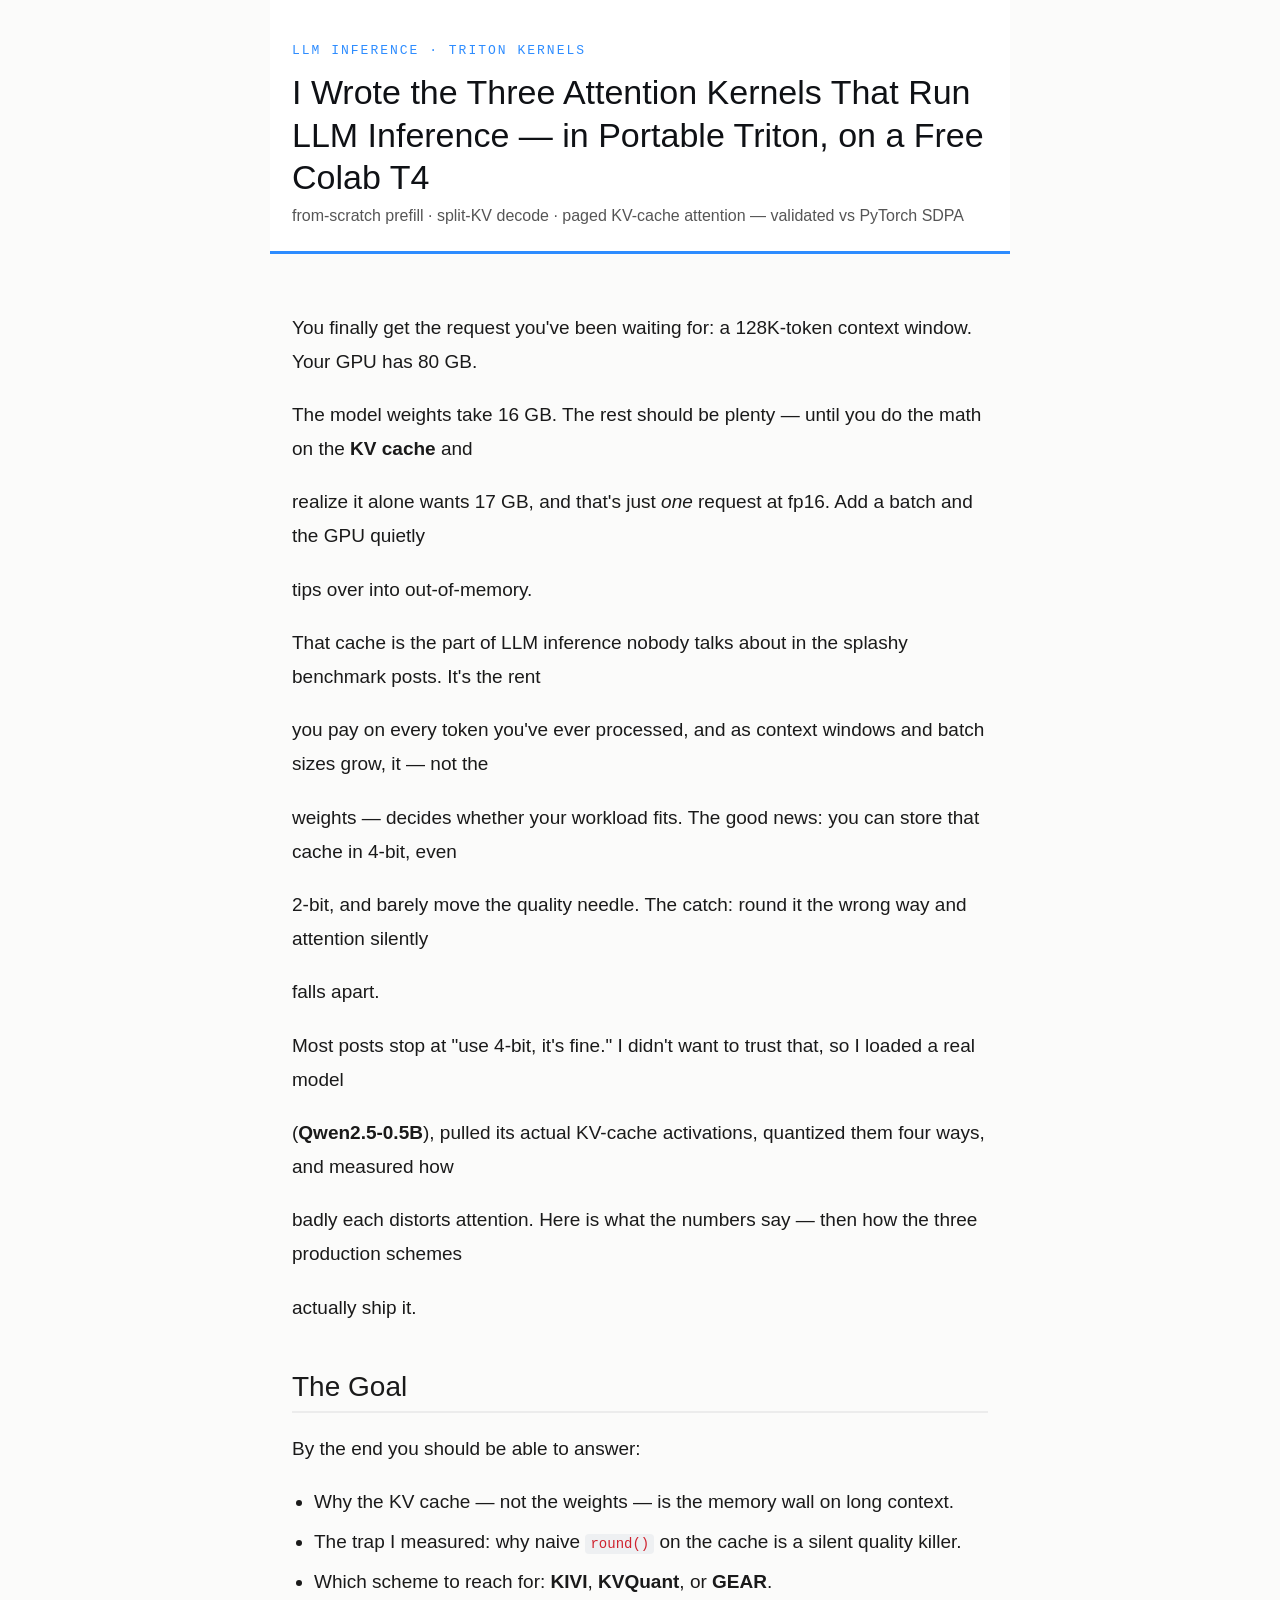
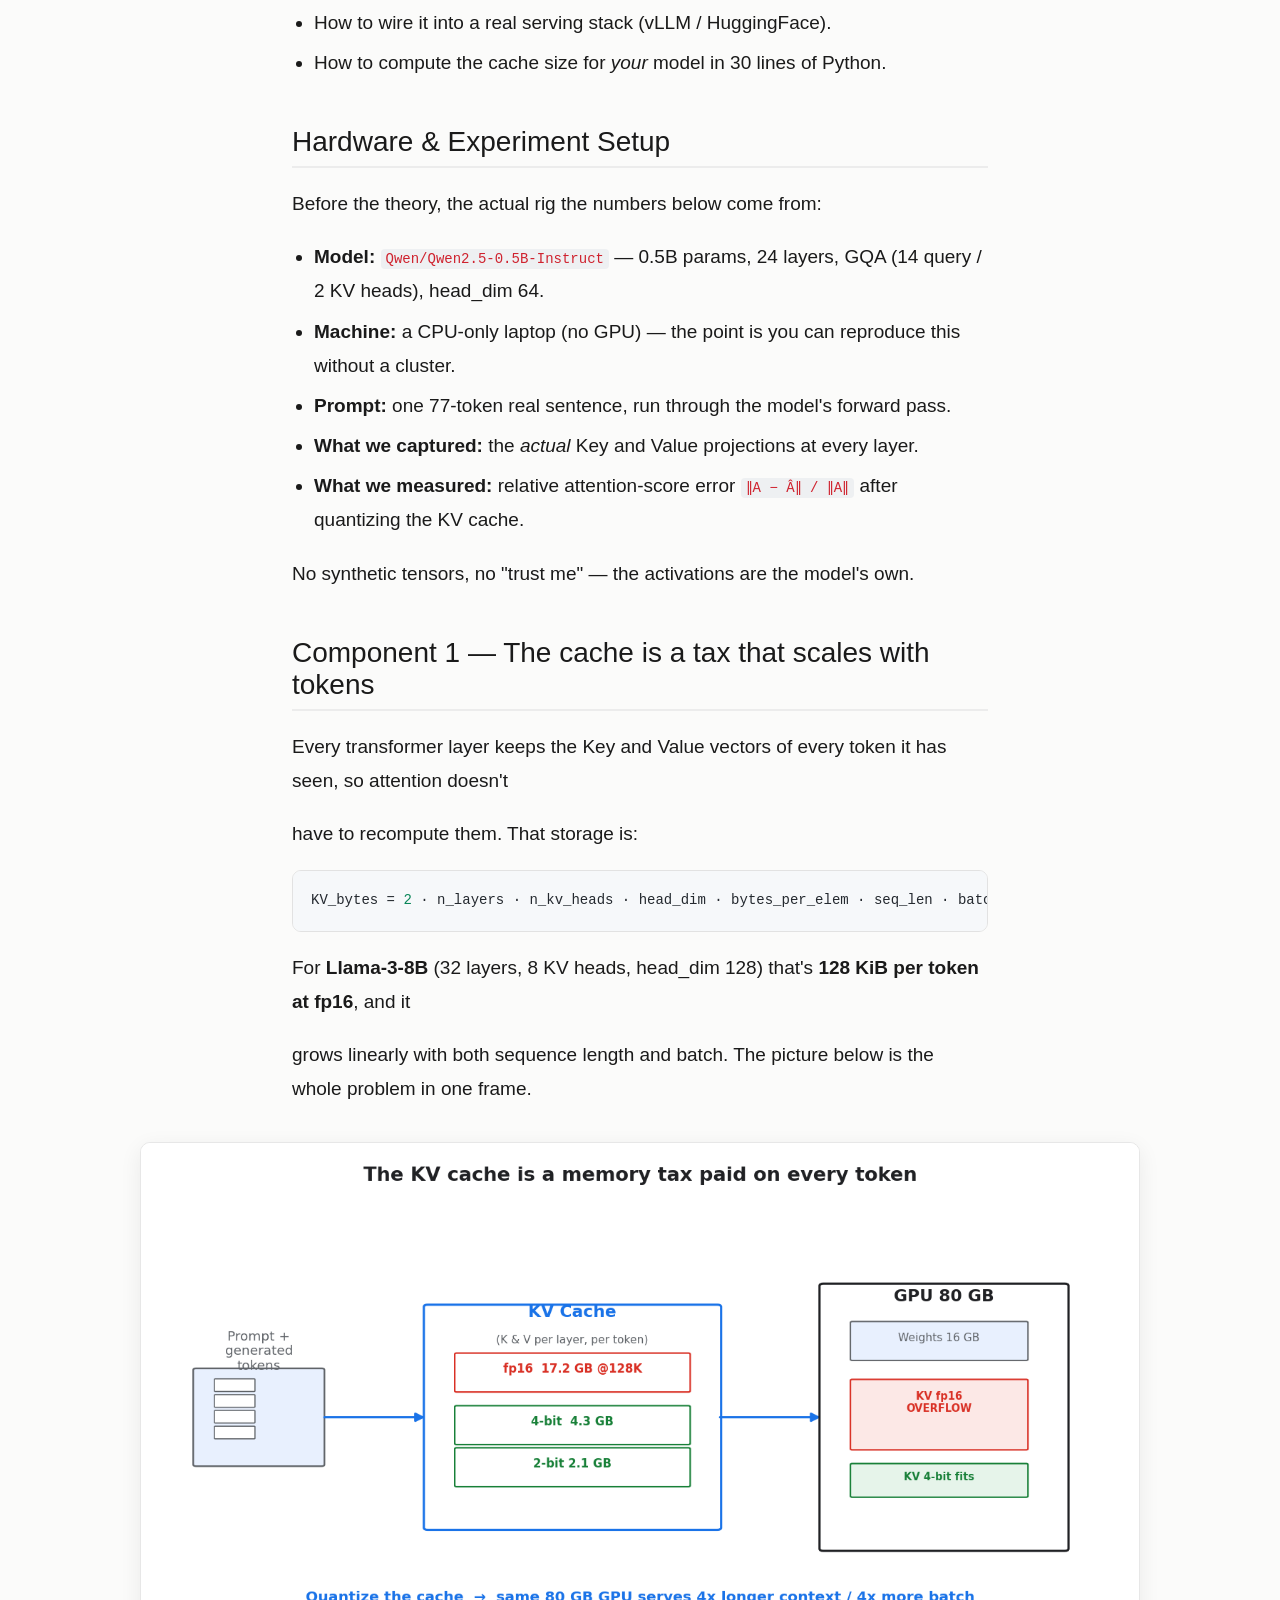
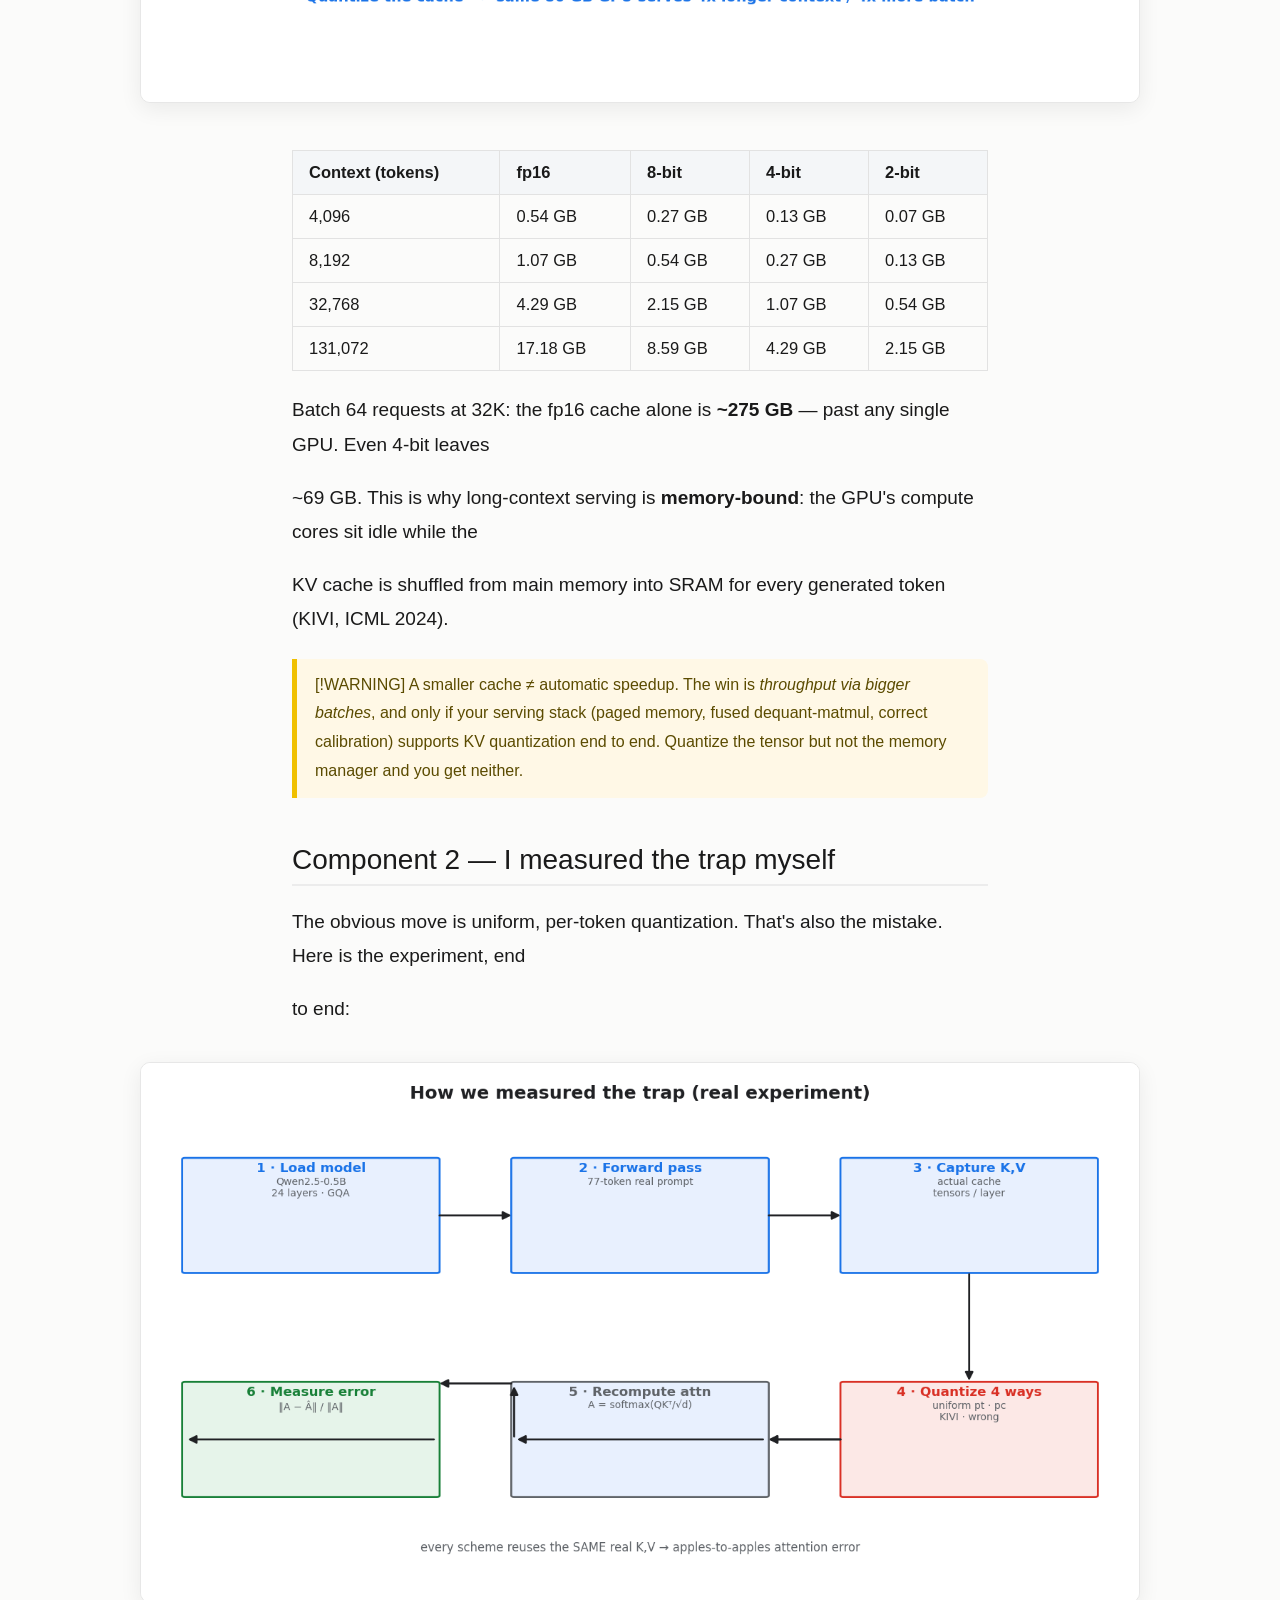
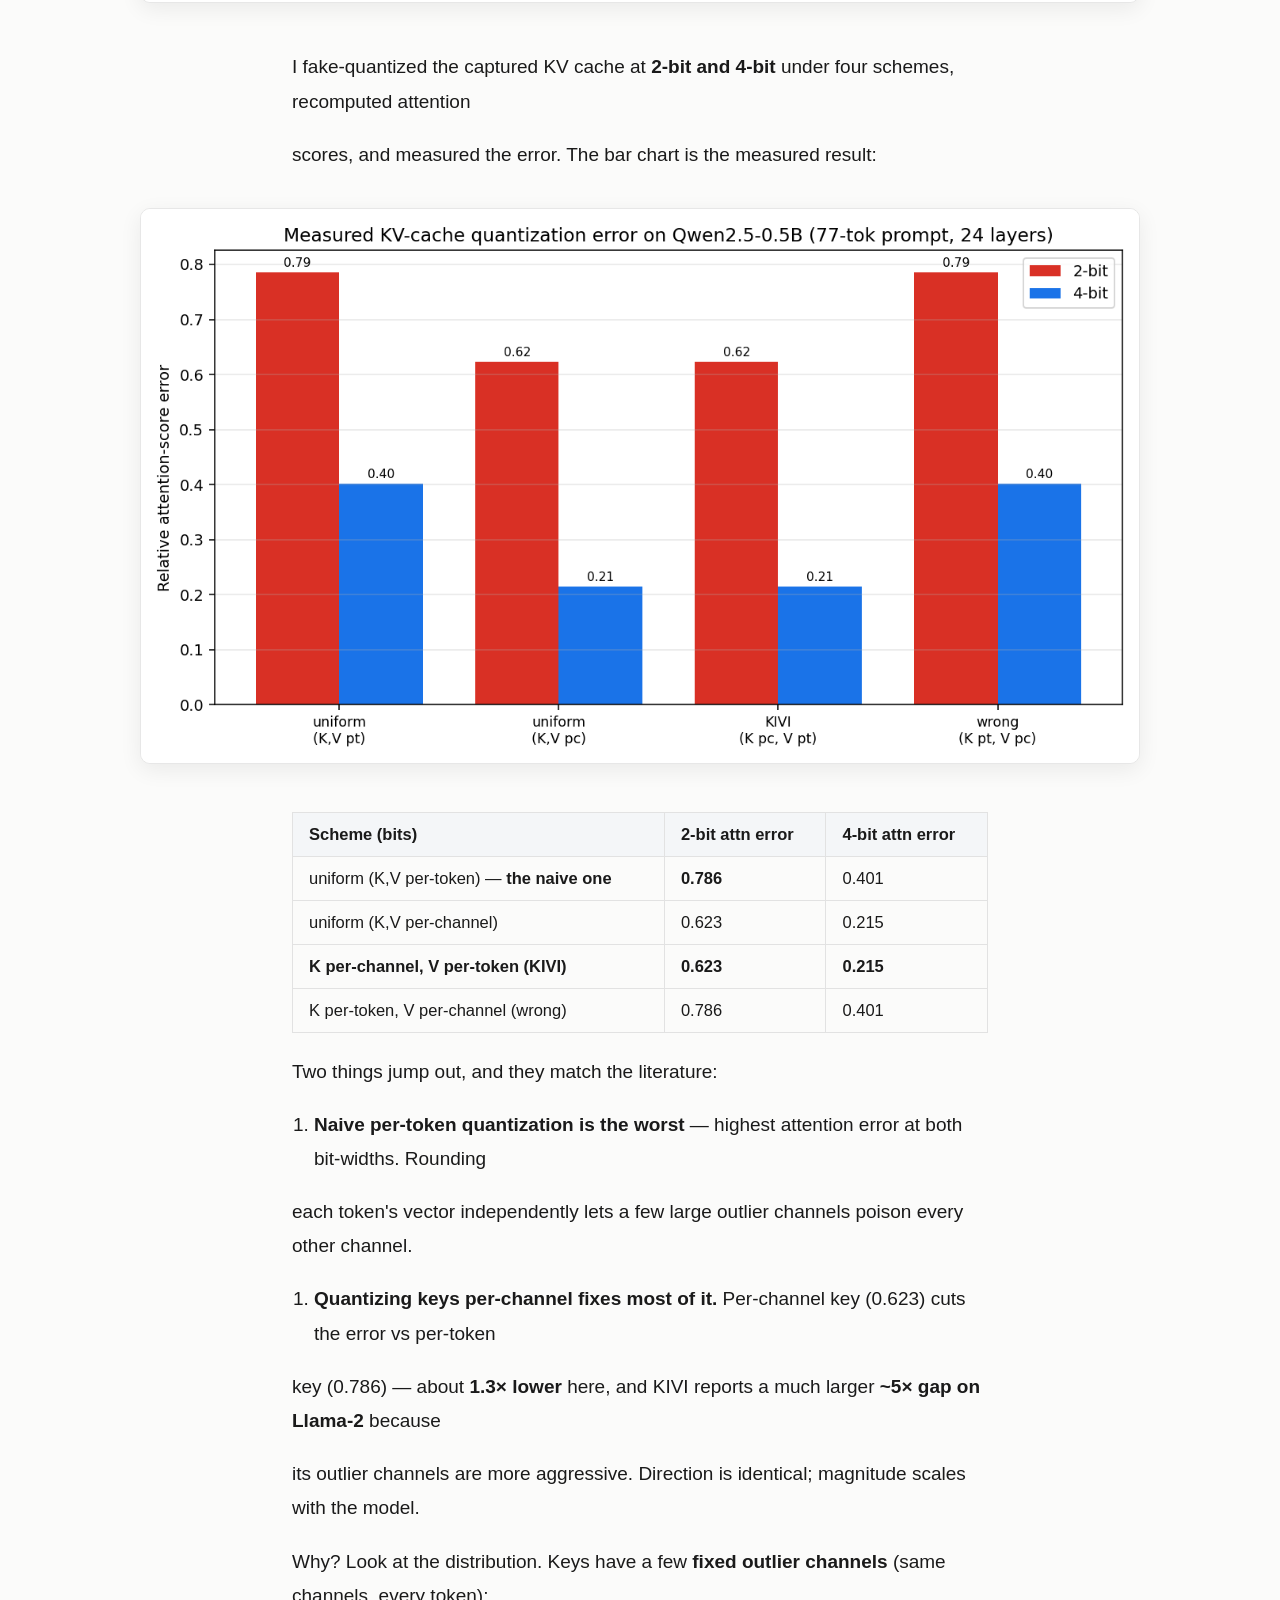
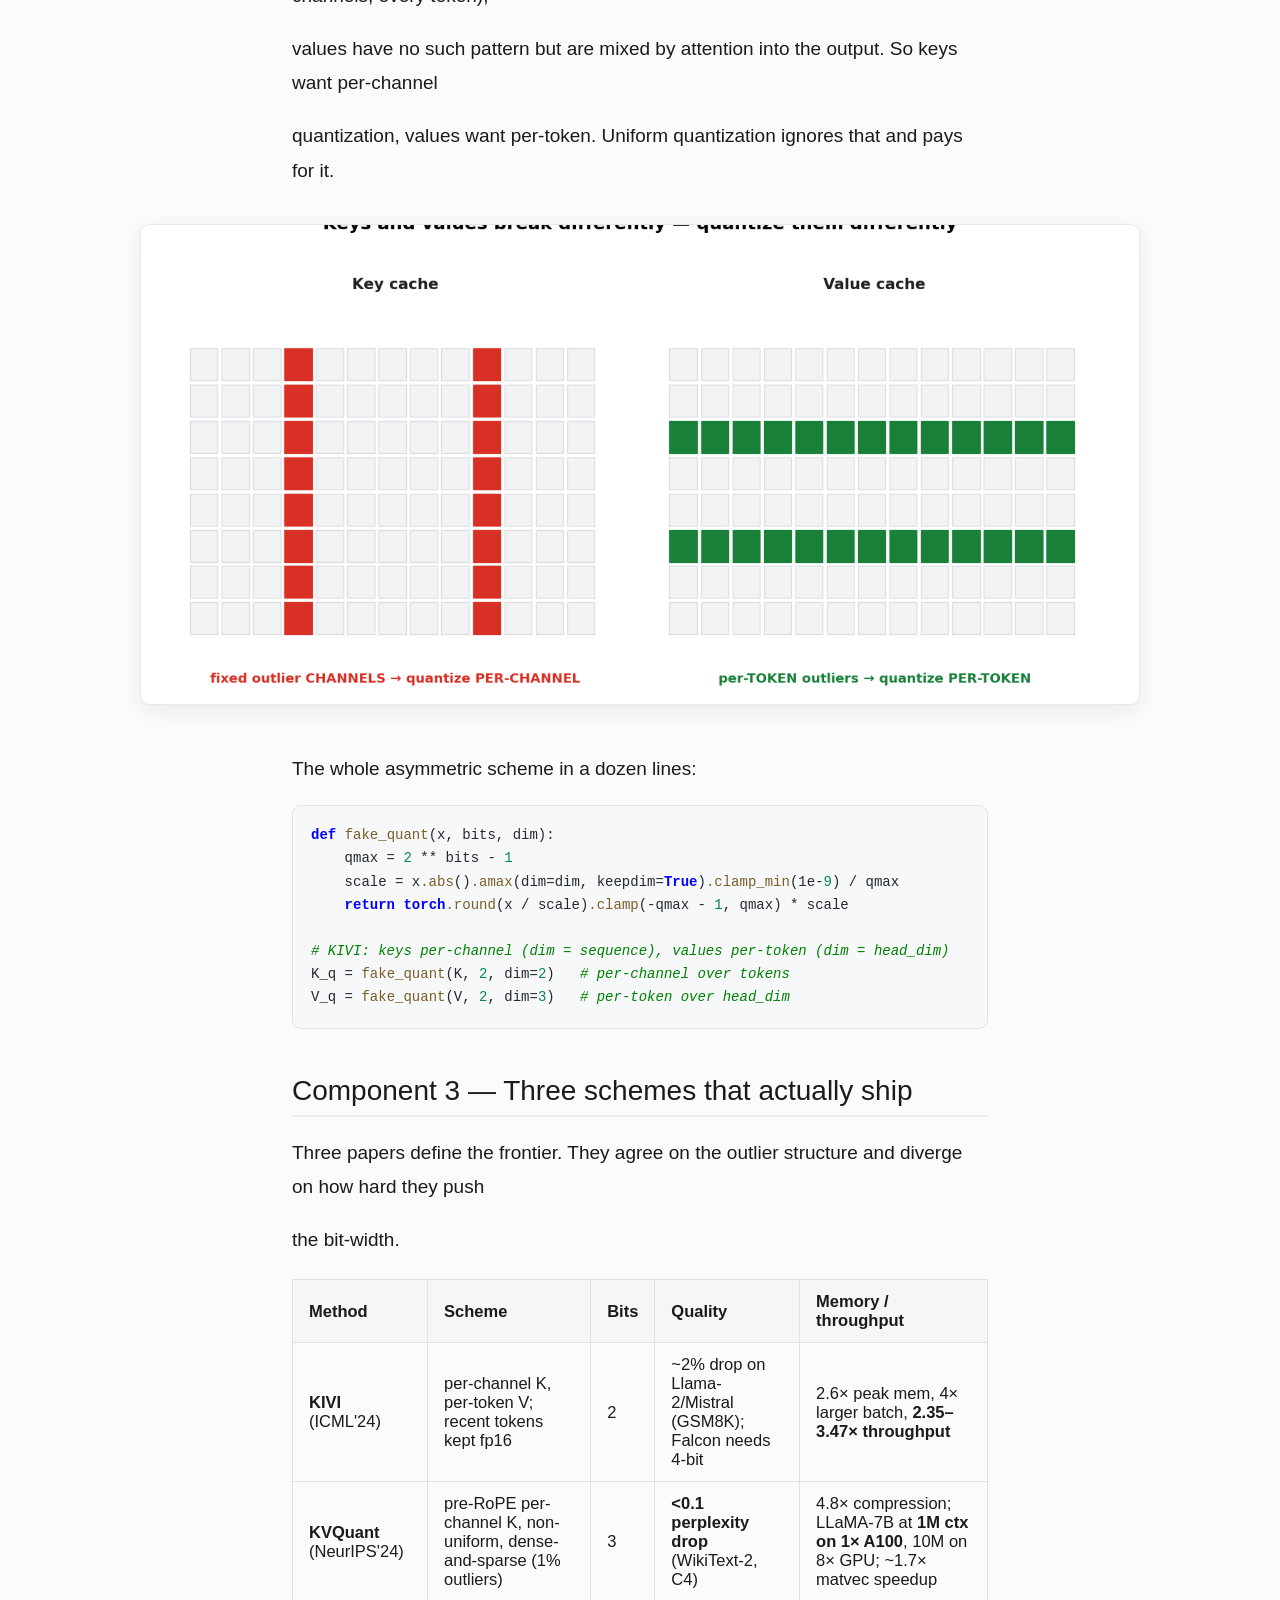
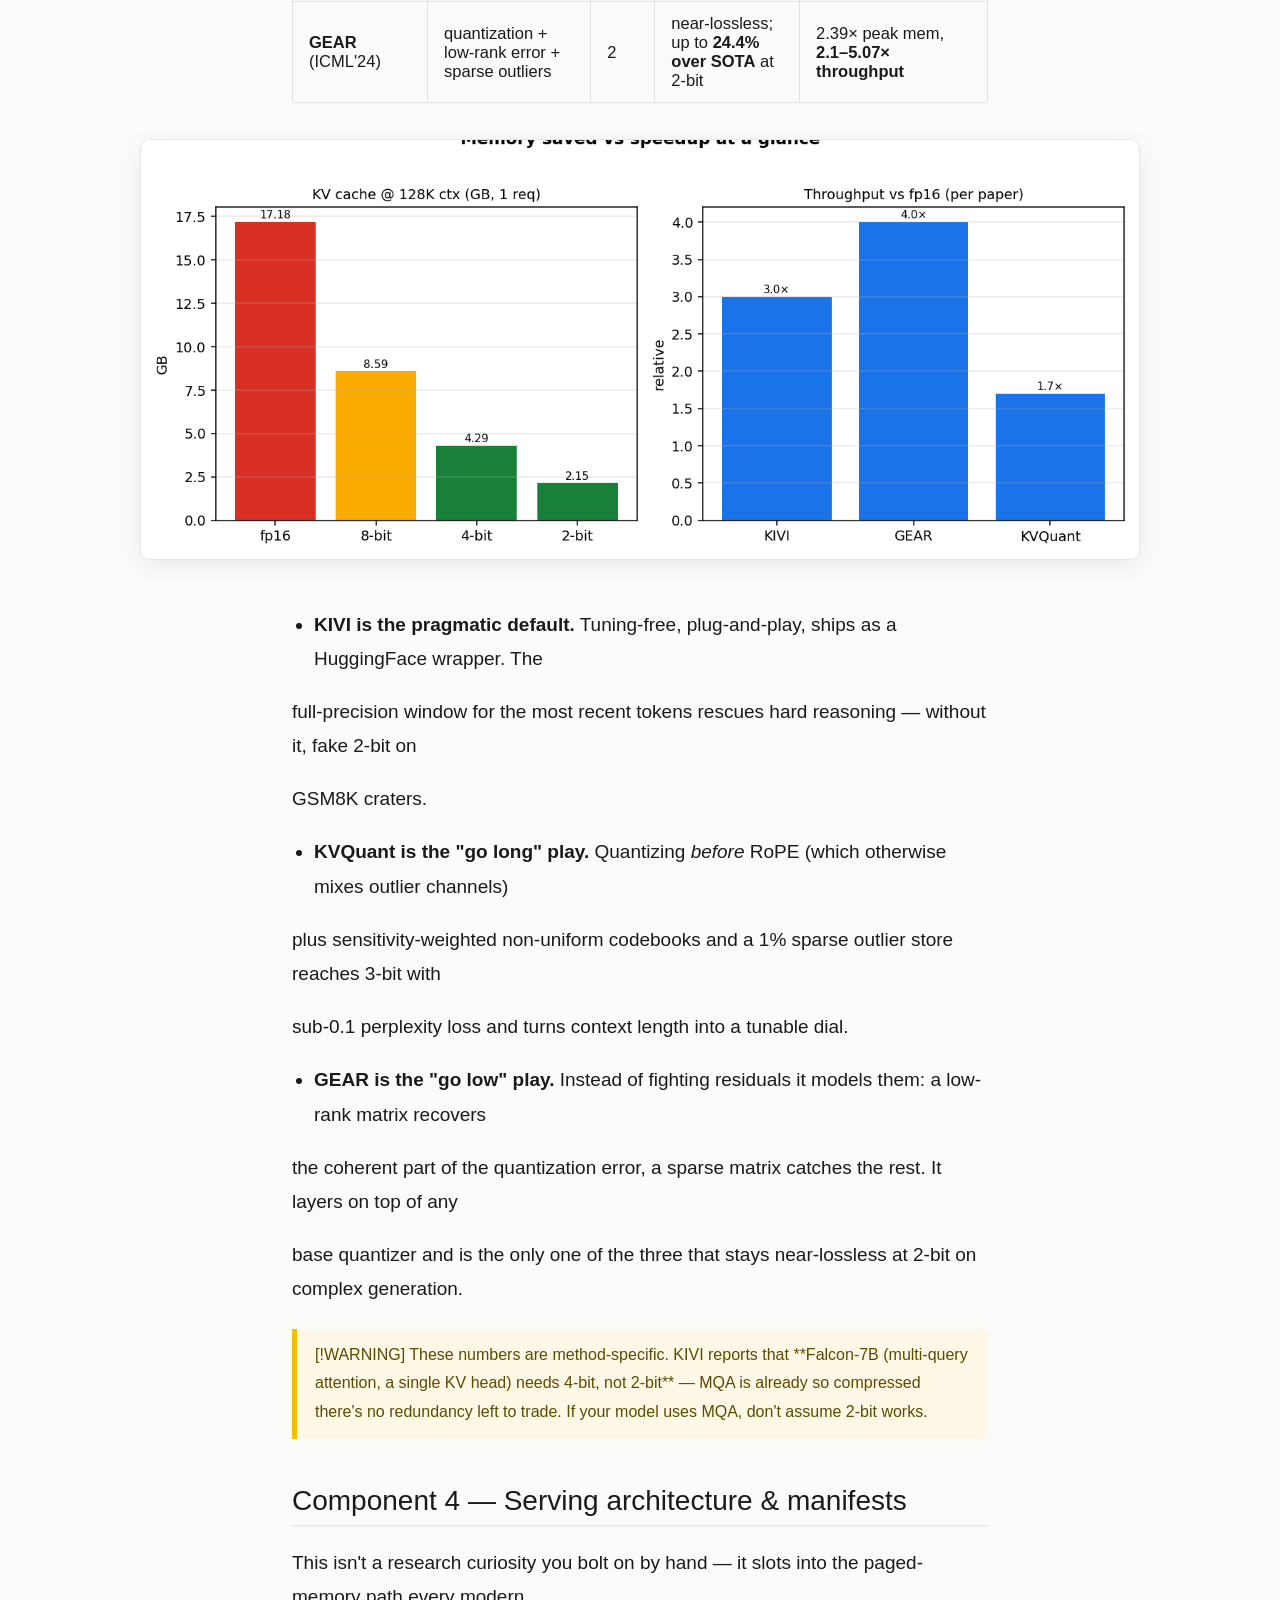
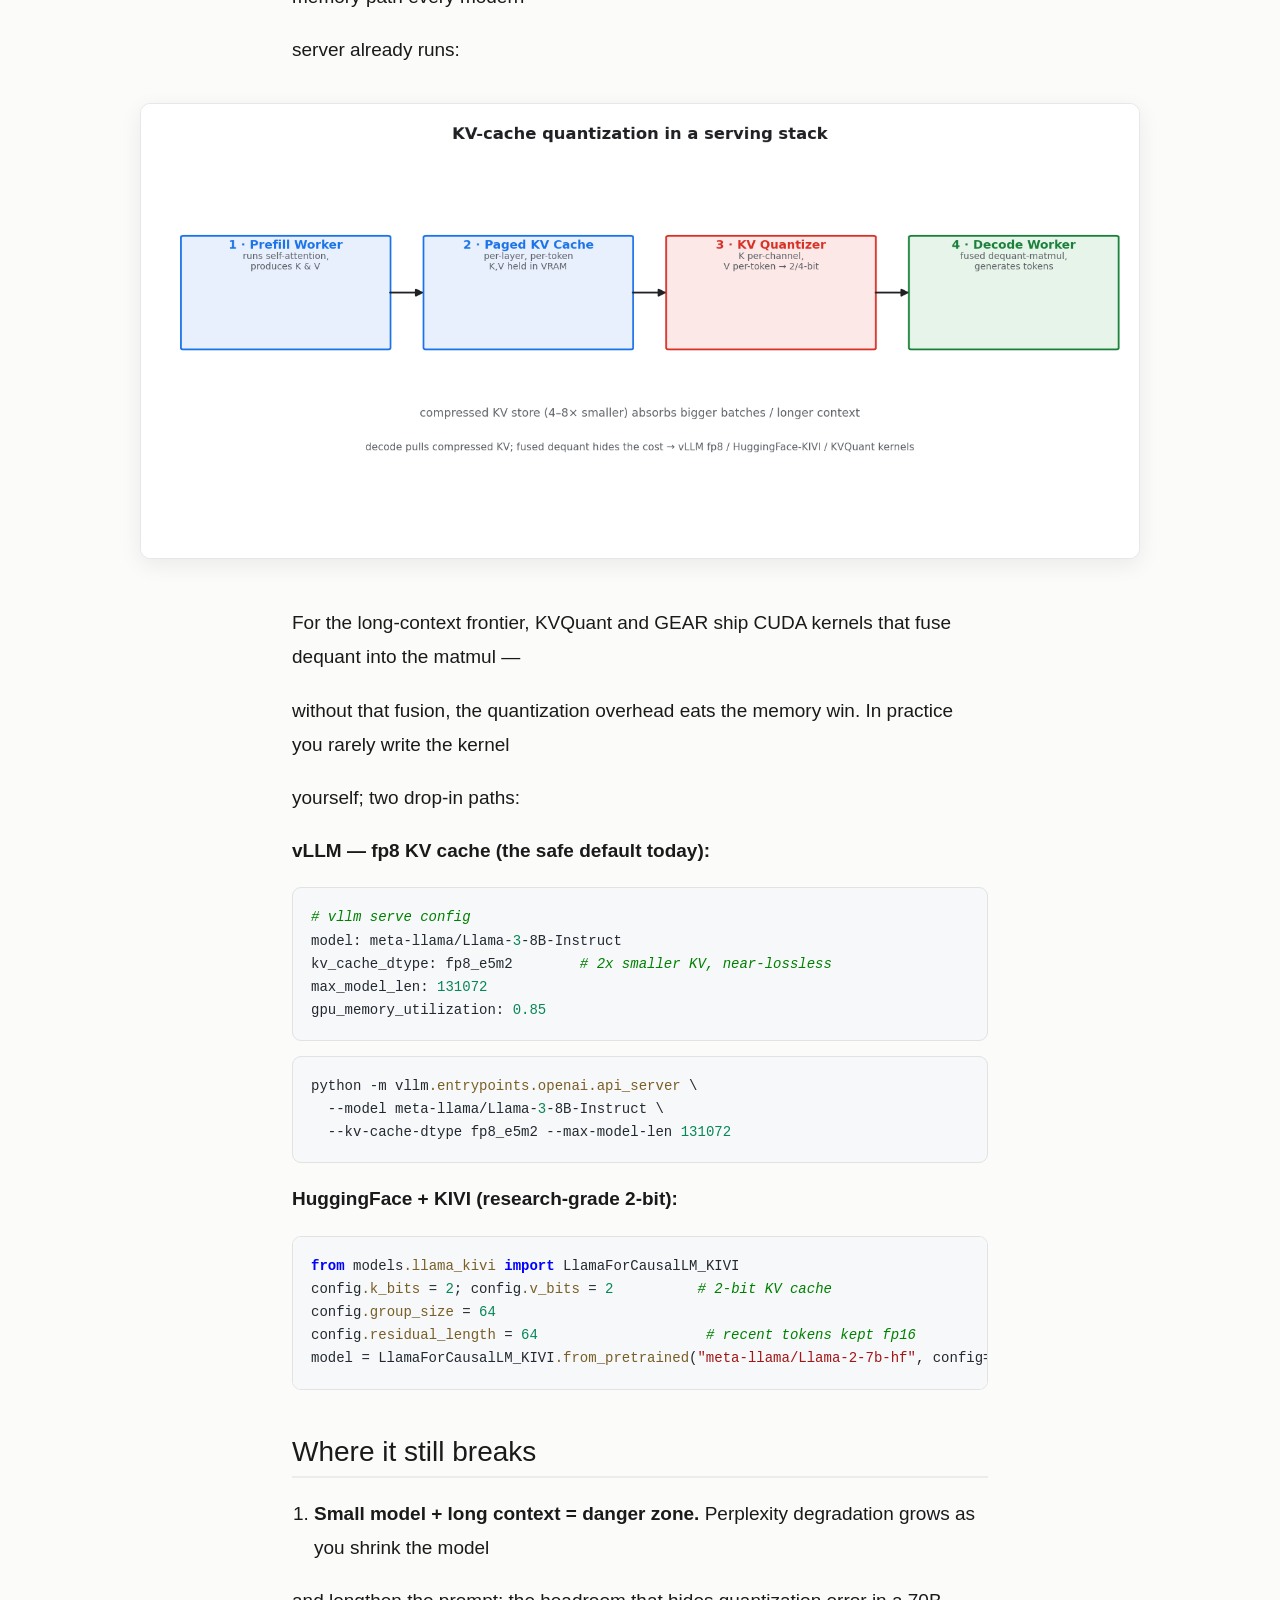
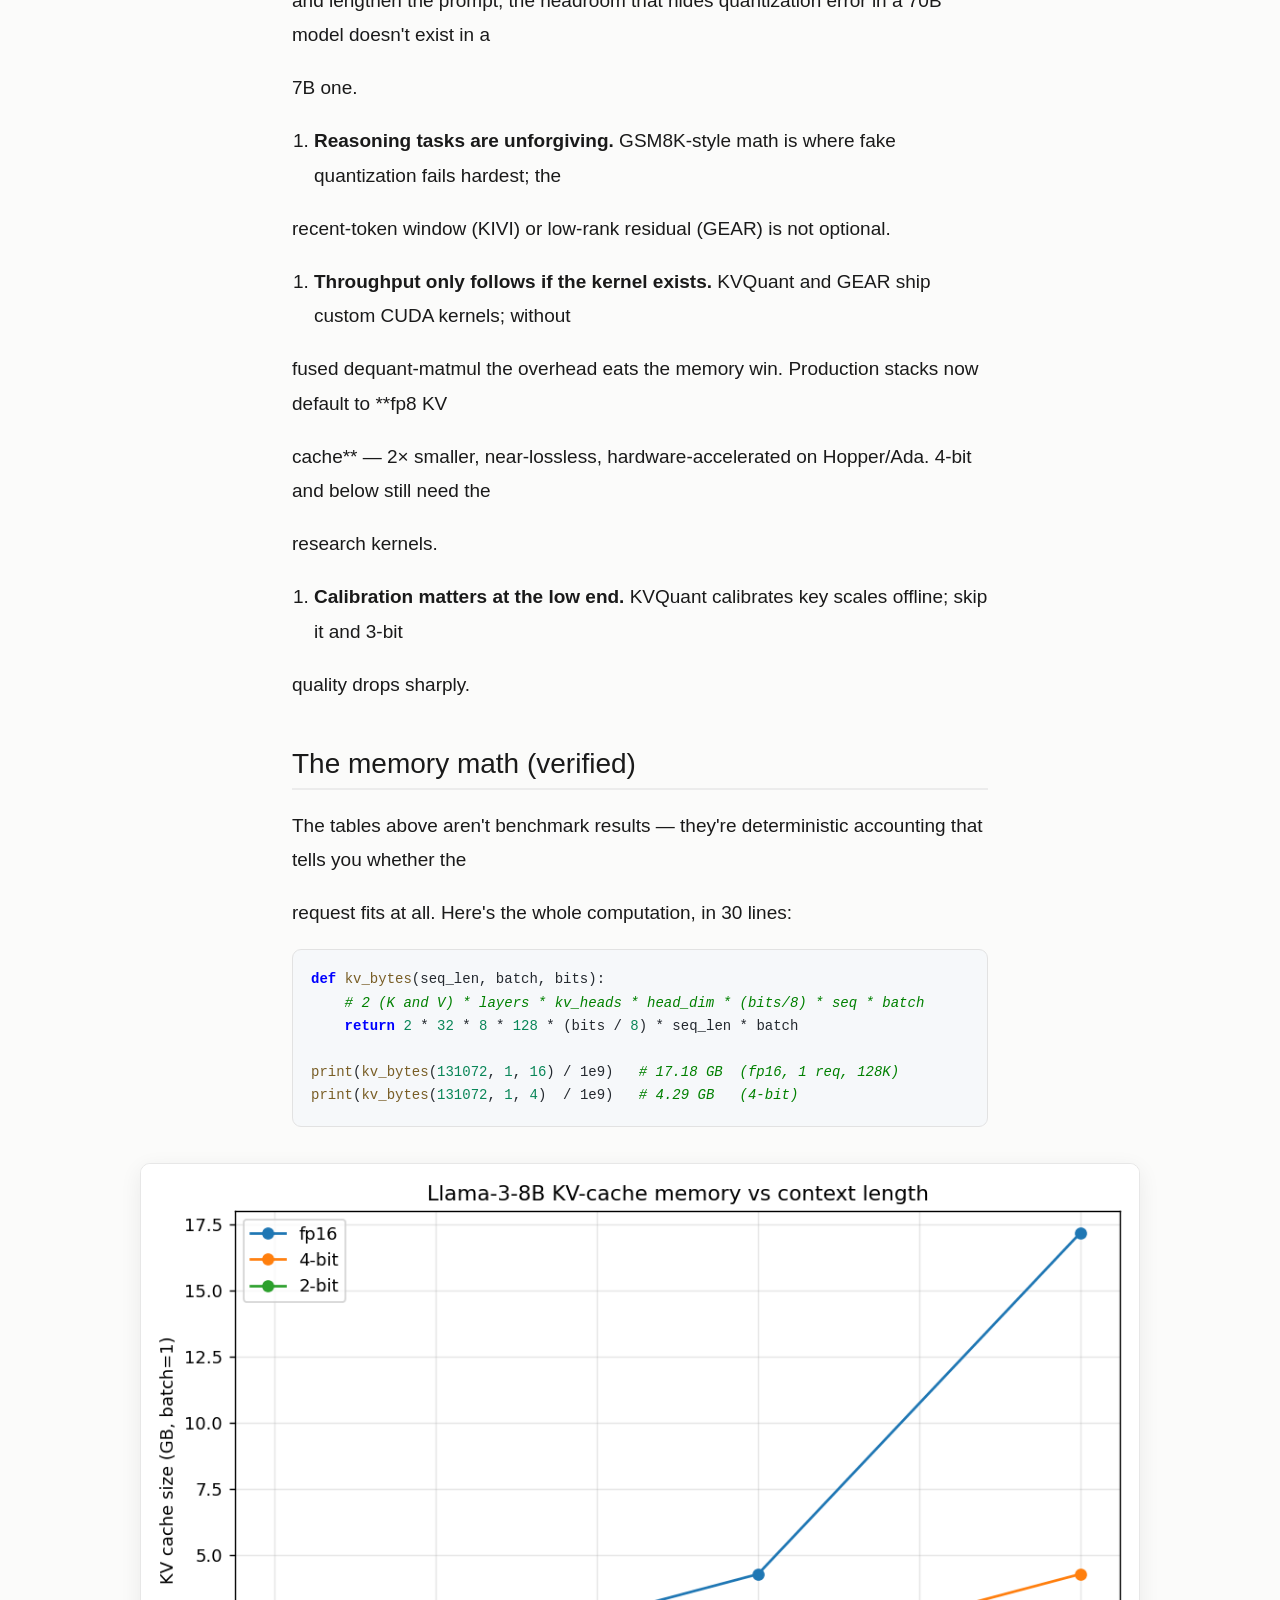
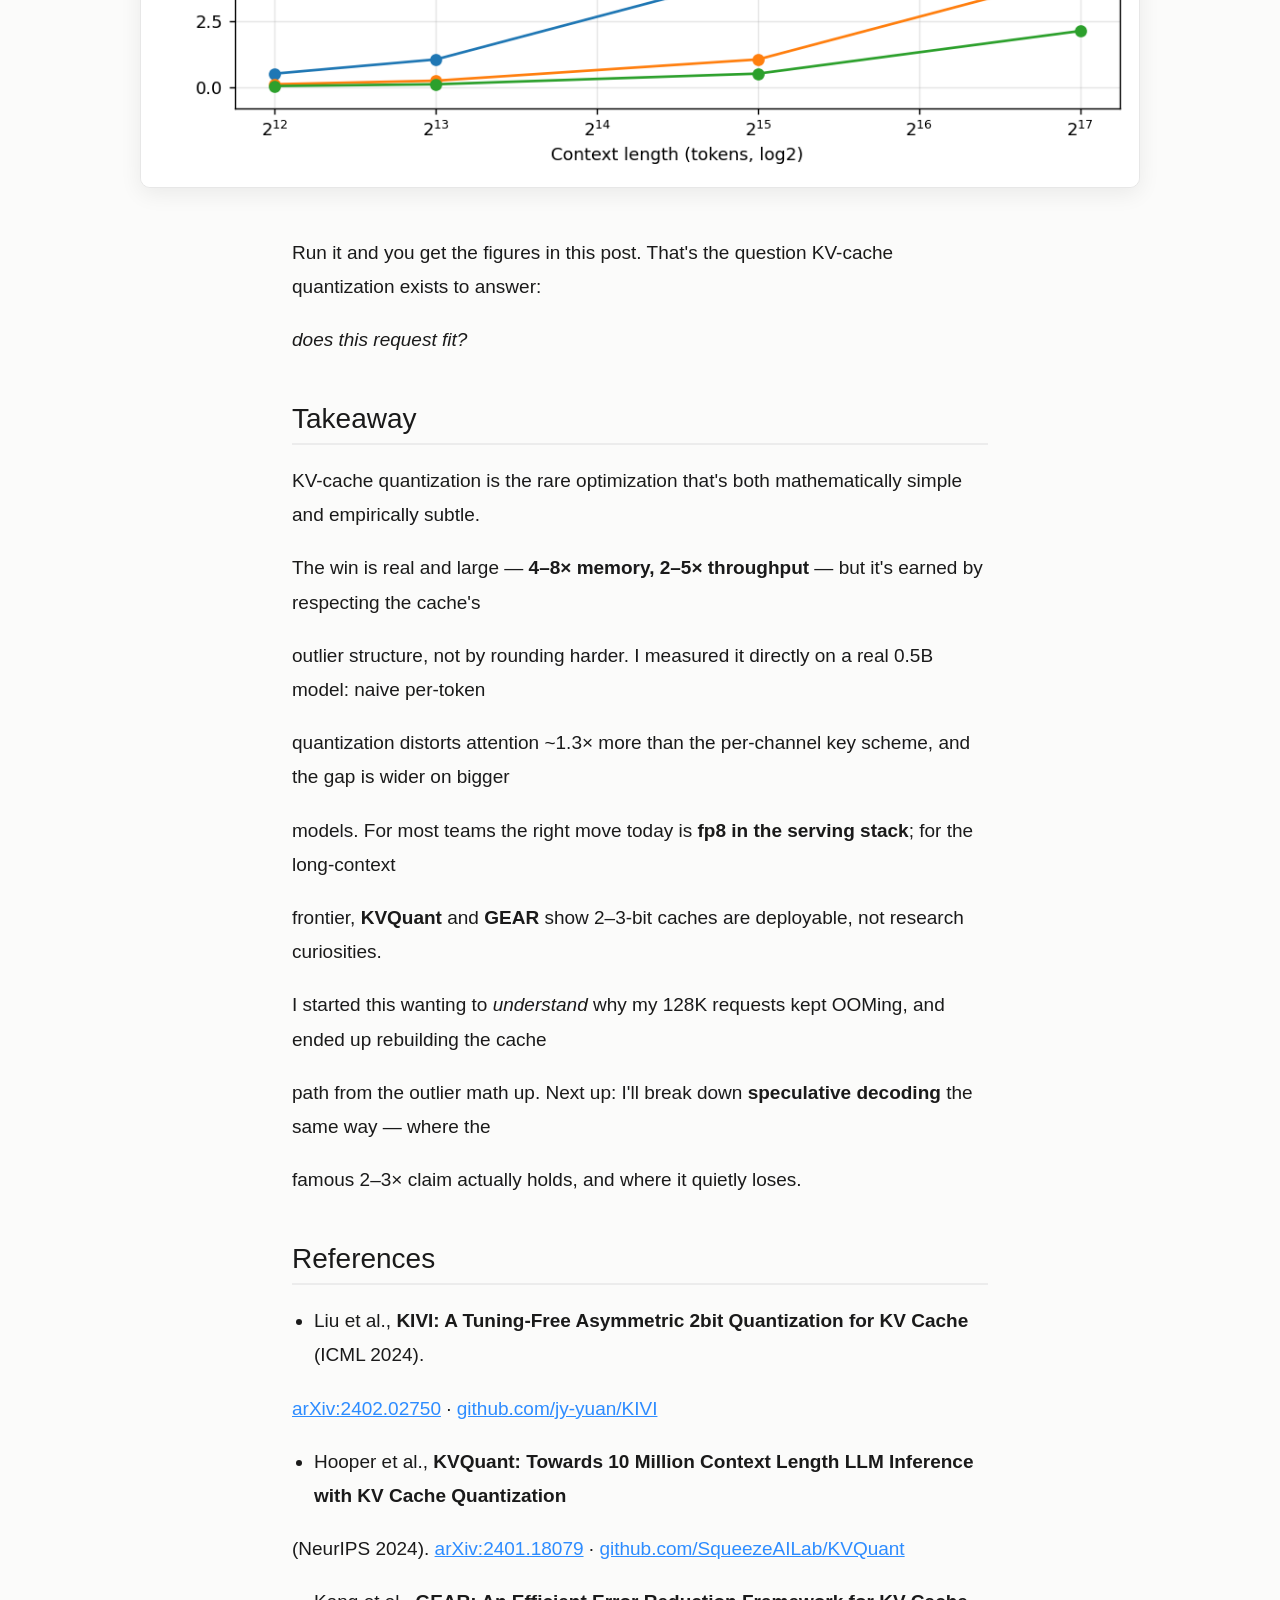
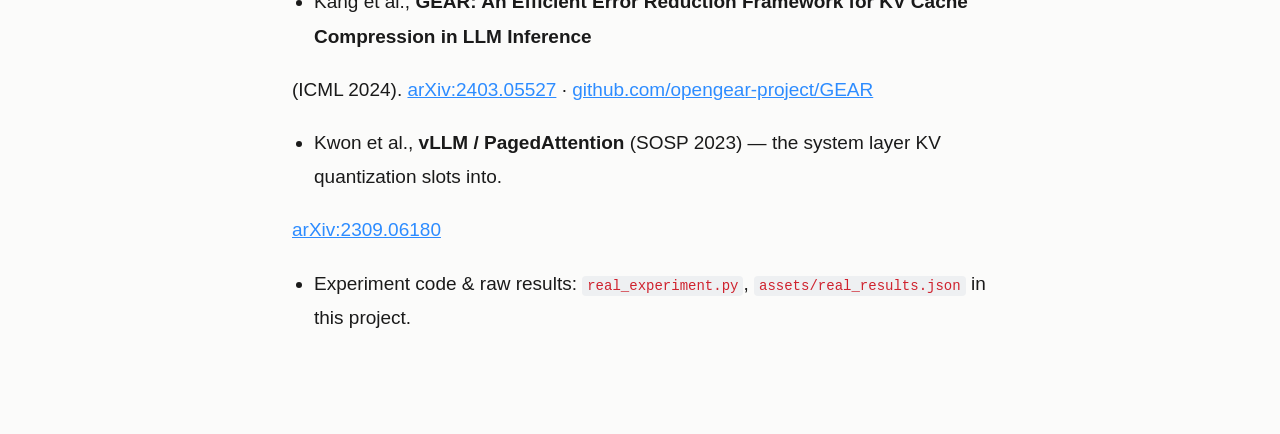
==== kv-cache-quant/index.html @ 69e2ded3 "Rebuild KV blog: experiment flow, serving arch, bench chart, manifests, personal close" ====
<!doctype html><html><head><meta charset=utf-8><style>
* { box-sizing:border-box; }
body { margin:0; background:#fbfbfa; color:#1a1a1a; font:19px/1.8 -apple-system,BlinkMacSystemFont,"Segoe UI",Roboto,Helvetica,Arial,sans-serif; }
.hero { background:#fff; color:#1a1a1a; padding:44px 22px 26px; text-align:left; border-bottom:3px solid #2D8CFF; max-width:740px; margin:0 auto; }
.hero .k { font:13px/1 'SF Mono',Menlo,monospace; color:#2D8CFF; letter-spacing:2px; text-transform:uppercase; }
.hero h1 { font:34px/1.25 -apple-system,Segoe UI,Roboto,sans-serif; max-width:740px; margin:14px 0 8px; color:#0f1115; }
.hero p { color:#555; font:16px -apple-system,sans-serif; margin:0; max-width:740px; }
.wrap { max-width:740px; margin:0 auto; padding:38px 22px 80px; }
h2 { font:28px -apple-system,Segoe UI,sans-serif; margin:46px 0 14px; padding-bottom:8px; border-bottom:2px solid #ececec; }
h3 { font:23px -apple-system,Segoe UI,sans-serif; margin:34px 0 10px; }
h1 { font:33px -apple-system,sans-serif; }
figure { width:min(1000px,94vw); margin:36px auto; position:relative; left:50%; transform:translateX(-50%); }
figure img { width:100%; border:1px solid #e7e7e7; border-radius:10px; box-shadow:0 6px 22px rgba(0,0,0,.07); background:#fff; }
figcaption { text-align:center; color:#777; font:13px -apple-system,sans-serif; margin-top:9px; }
pre { background:#f6f8fa; color:#24292f; padding:18px; border-radius:9px; overflow:auto; border:1px solid #e2e2e2; font:14.5px 'SF Mono',Menlo,monospace; line-height:1.6; }
pre .c { color:#008000; font-style:italic; }
pre .s { color:#a31515; }
pre .d { color:#af00db; }
pre .n { color:#098658; }
pre .k { color:#0000ff; font-weight:600; }
pre .fn { color:#795e26; }
pre .at { color:#795e26; }
code { background:#eef0f2; padding:2px 5px; border-radius:4px; font:14px 'SF Mono',Menlo,monospace; color:#cf222e; }
pre code { background:none; padding:0; color:#24292f; }
blockquote { background:#fff8e6; border-left:5px solid #f0c000; padding:12px 18px; margin:22px 0; color:#5b4b00; font-size:16px; border-radius:0 8px 8px 0; }
a { color:#2D8CFF; }
table { border-collapse:collapse; width:100%; margin:22px 0; font:16.5px -apple-system,sans-serif; }
th,td { border:1px solid #e2e2e2; padding:12px 16px; text-align:left; }
th { background:#f4f6f8; }
ul,ol { padding-left:22px; }
li { margin:6px 0; }
</style></head><body><div class="hero"><div class="k">LLM Inference · Triton Kernels</div><h1>I Wrote the Three Attention Kernels That Run LLM Inference — in Portable Triton, on a Free Colab T4</h1><p>from-scratch prefill · split-KV decode · paged KV-cache attention — validated vs PyTorch SDPA</p></div><div class="wrap"><p>You finally get the request you&#x27;ve been waiting for: a 128K-token context window. Your GPU has 80 GB.</p>
<p>The model weights take 16 GB. The rest should be plenty — until you do the math on the <strong>KV cache</strong> and</p>
<p>realize it alone wants 17 GB, and that&#x27;s just <em>one</em> request at fp16. Add a batch and the GPU quietly</p>
<p>tips over into out-of-memory.</p>
<p>That cache is the part of LLM inference nobody talks about in the splashy benchmark posts. It&#x27;s the rent</p>
<p>you pay on every token you&#x27;ve ever processed, and as context windows and batch sizes grow, it — not the</p>
<p>weights — decides whether your workload fits. The good news: you can store that cache in 4-bit, even</p>
<p>2-bit, and barely move the quality needle. The catch: round it the wrong way and attention silently</p>
<p>falls apart.</p>
<p>Most posts stop at &quot;use 4-bit, it&#x27;s fine.&quot; I didn&#x27;t want to trust that, so I loaded a real model</p>
<p>(<strong>Qwen2.5-0.5B</strong>), pulled its actual KV-cache activations, quantized them four ways, and measured how</p>
<p>badly each distorts attention. Here is what the numbers say — then how the three production schemes</p>
<p>actually ship it.</p>
<h2>The Goal</h2>
<p>By the end you should be able to answer:</p>
<ul>
<li>Why the KV cache — not the weights — is the memory wall on long context.</li>
<li>The trap I measured: why naive <code>round()</code> on the cache is a silent quality killer.</li>
<li>Which scheme to reach for: <strong>KIVI</strong>, <strong>KVQuant</strong>, or <strong>GEAR</strong>.</li>
<li>How to wire it into a real serving stack (vLLM / HuggingFace).</li>
<li>How to compute the cache size for <em>your</em> model in 30 lines of Python.</li>
</ul>
<h2>Hardware &amp; Experiment Setup</h2>
<p>Before the theory, the actual rig the numbers below come from:</p>
<ul>
<li><strong>Model:</strong> <code>Qwen/Qwen2.5-0.5B-Instruct</code> — 0.5B params, 24 layers, GQA (14 query / 2 KV heads), head_dim 64.</li>
<li><strong>Machine:</strong> a CPU-only laptop (no GPU) — the point is you can reproduce this without a cluster.</li>
<li><strong>Prompt:</strong> one 77-token real sentence, run through the model&#x27;s forward pass.</li>
<li><strong>What we captured:</strong> the <em>actual</em> Key and Value projections at every layer.</li>
<li><strong>What we measured:</strong> relative attention-score error <code>‖A − Â‖ / ‖A‖</code> after quantizing the KV cache.</li>
</ul>
<p>No synthetic tensors, no &quot;trust me&quot; — the activations are the model&#x27;s own.</p>
<h2>Component 1 — The cache is a tax that scales with tokens</h2>
<p>Every transformer layer keeps the Key and Value vectors of every token it has seen, so attention doesn&#x27;t</p>
<p>have to recompute them. That storage is:</p>
<pre><code>KV_bytes = <span class="n">2</span> · n_layers · n_kv_heads · head_dim · bytes_per_elem · seq_len · batch</code></pre>
<p>For <strong>Llama-3-8B</strong> (32 layers, 8 KV heads, head_dim 128) that&#x27;s <strong>128 KiB per token at fp16</strong>, and it</p>
<p>grows linearly with both sequence length and batch. The picture below is the whole problem in one frame.</p>
<figure><a href="assets/kv_flow.png" target="_blank"><img src="assets/kv_flow.png"></a></figure>
<table><thead><tr><th>Context (tokens)</th><th>fp16</th><th>8-bit</th><th>4-bit</th><th>2-bit</th></tr></thead><tbody><tr><td>4,096</td><td>0.54 GB</td><td>0.27 GB</td><td>0.13 GB</td><td>0.07 GB</td></tr><tr><td>8,192</td><td>1.07 GB</td><td>0.54 GB</td><td>0.27 GB</td><td>0.13 GB</td></tr><tr><td>32,768</td><td>4.29 GB</td><td>2.15 GB</td><td>1.07 GB</td><td>0.54 GB</td></tr><tr><td>131,072</td><td>17.18 GB</td><td>8.59 GB</td><td>4.29 GB</td><td>2.15 GB</td></tr></tbody></table>
<p>Batch 64 requests at 32K: the fp16 cache alone is <strong>~275 GB</strong> — past any single GPU. Even 4-bit leaves</p>
<p>~69 GB. This is why long-context serving is <strong>memory-bound</strong>: the GPU&#x27;s compute cores sit idle while the</p>
<p>KV cache is shuffled from main memory into SRAM for every generated token (KIVI, ICML 2024).</p>
<blockquote>[!WARNING] A smaller cache ≠ automatic speedup. The win is <em>throughput via bigger batches</em>, and only if your serving stack (paged memory, fused dequant-matmul, correct calibration) supports KV quantization end to end. Quantize the tensor but not the memory manager and you get neither.</blockquote>
<h2>Component 2 — I measured the trap myself</h2>
<p>The obvious move is uniform, per-token quantization. That&#x27;s also the mistake. Here is the experiment, end</p>
<p>to end:</p>
<figure><a href="assets/exp_flow.png" target="_blank"><img src="assets/exp_flow.png"></a></figure>
<p>I fake-quantized the captured KV cache at <strong>2-bit and 4-bit</strong> under four schemes, recomputed attention</p>
<p>scores, and measured the error. The bar chart is the measured result:</p>
<figure><a href="assets/real_attn_err.png" target="_blank"><img src="assets/real_attn_err.png"></a></figure>
<table><thead><tr><th>Scheme (bits)</th><th>2-bit attn error</th><th>4-bit attn error</th></tr></thead><tbody><tr><td>uniform (K,V per-token) — <strong>the naive one</strong></td><td><strong>0.786</strong></td><td>0.401</td></tr><tr><td>uniform (K,V per-channel)</td><td>0.623</td><td>0.215</td></tr><tr><td><strong>K per-channel, V per-token (KIVI)</strong></td><td><strong>0.623</strong></td><td><strong>0.215</strong></td></tr><tr><td>K per-token, V per-channel (wrong)</td><td>0.786</td><td>0.401</td></tr></tbody></table>
<p>Two things jump out, and they match the literature:</p>
<ol>
<li><strong>Naive per-token quantization is the worst</strong> — highest attention error at both bit-widths. Rounding</li>
</ol>
<p>   each token&#x27;s vector independently lets a few large outlier channels poison every other channel.</p>
<ol>
<li><strong>Quantizing keys per-channel fixes most of it.</strong> Per-channel key (0.623) cuts the error vs per-token</li>
</ol>
<p>   key (0.786) — about <strong>1.3× lower</strong> here, and KIVI reports a much larger <strong>~5× gap on Llama-2</strong> because</p>
<p>   its outlier channels are more aggressive. Direction is identical; magnitude scales with the model.</p>
<p>Why? Look at the distribution. Keys have a few <strong>fixed outlier channels</strong> (same channels, every token);</p>
<p>values have no such pattern but are mixed by attention into the output. So keys want per-channel</p>
<p>quantization, values want per-token. Uniform quantization ignores that and pays for it.</p>
<figure><a href="assets/kv_asym.png" target="_blank"><img src="assets/kv_asym.png"></a></figure>
<p>The whole asymmetric scheme in a dozen lines:</p>
<pre><code><span class="k">def</span> <span class="fn">fake_quant</span>(x, bits, dim):
    qmax = <span class="n">2</span> ** bits - <span class="n">1</span>
    scale = x<span class="at">.abs</span>()<span class="at">.amax</span>(dim=dim, keepdim=<span class="k">True</span>)<span class="at">.clamp_min</span>(1e-<span class="n">9</span>) / qmax
    <span class="k">return</span> <span class="k">torch</span><span class="at">.round</span>(x / scale)<span class="at">.clamp</span>(-qmax - <span class="n">1</span>, qmax) * scale

<span class="c"># KIVI: keys per-channel (dim = sequence), values per-token (dim = head_dim)</span>
K_q = <span class="fn">fake_quant</span>(K, <span class="n">2</span>, dim=<span class="n">2</span>)   <span class="c"># per-channel over tokens</span>
V_q = <span class="fn">fake_quant</span>(V, <span class="n">2</span>, dim=<span class="n">3</span>)   <span class="c"># per-token over head_dim</span></code></pre>
<h2>Component 3 — Three schemes that actually ship</h2>
<p>Three papers define the frontier. They agree on the outlier structure and diverge on how hard they push</p>
<p>the bit-width.</p>
<table><thead><tr><th>Method</th><th>Scheme</th><th>Bits</th><th>Quality</th><th>Memory / throughput</th></tr></thead><tbody><tr><td><strong>KIVI</strong> (ICML&#x27;24)</td><td>per-channel K, per-token V; recent tokens kept fp16</td><td>2</td><td>~2% drop on Llama-2/Mistral (GSM8K); Falcon needs 4-bit</td><td>2.6× peak mem, 4× larger batch, <strong>2.35–3.47× throughput</strong></td></tr><tr><td><strong>KVQuant</strong> (NeurIPS&#x27;24)</td><td>pre-RoPE per-channel K, non-uniform, dense-and-sparse (1% outliers)</td><td>3</td><td><strong>&lt;0.1 perplexity drop</strong> (WikiText-2, C4)</td><td>4.8× compression; LLaMA-7B at <strong>1M ctx on 1× A100</strong>, 10M on 8× GPU; ~1.7× matvec speedup</td></tr><tr><td><strong>GEAR</strong> (ICML&#x27;24)</td><td>quantization + low-rank error + sparse outliers</td><td>2</td><td>near-lossless; up to <strong>24.4% over SOTA</strong> at 2-bit</td><td>2.39× peak mem, <strong>2.1–5.07× throughput</strong></td></tr></tbody></table>
<figure><a href="assets/bench.png" target="_blank"><img src="assets/bench.png"></a></figure>
<ul>
<li><strong>KIVI is the pragmatic default.</strong> Tuning-free, plug-and-play, ships as a HuggingFace wrapper. The</li>
</ul>
<p>  full-precision window for the most recent tokens rescues hard reasoning — without it, fake 2-bit on</p>
<p>  GSM8K craters.</p>
<ul>
<li><strong>KVQuant is the &quot;go long&quot; play.</strong> Quantizing <em>before</em> RoPE (which otherwise mixes outlier channels)</li>
</ul>
<p>  plus sensitivity-weighted non-uniform codebooks and a 1% sparse outlier store reaches 3-bit with</p>
<p>  sub-0.1 perplexity loss and turns context length into a tunable dial.</p>
<ul>
<li><strong>GEAR is the &quot;go low&quot; play.</strong> Instead of fighting residuals it models them: a low-rank matrix recovers</li>
</ul>
<p>  the coherent part of the quantization error, a sparse matrix catches the rest. It layers on top of any</p>
<p>  base quantizer and is the only one of the three that stays near-lossless at 2-bit on complex generation.</p>
<blockquote>[!WARNING] These numbers are method-specific. KIVI reports that **Falcon-7B (multi-query attention, a single KV head) needs 4-bit, not 2-bit** — MQA is already so compressed there&#x27;s no redundancy left to trade. If your model uses MQA, don&#x27;t assume 2-bit works.</blockquote>
<h2>Component 4 — Serving architecture &amp; manifests</h2>
<p>This isn&#x27;t a research curiosity you bolt on by hand — it slots into the paged-memory path every modern</p>
<p>server already runs:</p>
<figure><a href="assets/kv_serve.png" target="_blank"><img src="assets/kv_serve.png"></a></figure>
<p>For the long-context frontier, KVQuant and GEAR ship CUDA kernels that fuse dequant into the matmul —</p>
<p>without that fusion, the quantization overhead eats the memory win. In practice you rarely write the kernel</p>
<p>yourself; two drop-in paths:</p>
<p><strong>vLLM — fp8 KV cache (the safe default today):</strong></p>
<pre><code><span class="c"># vllm serve config</span>
model: meta-llama/Llama-<span class="n">3</span>-8B-Instruct
kv_cache_dtype: fp8_e5m2        <span class="c"># 2x smaller KV, near-lossless</span>
max_model_len: <span class="n">131072</span>
gpu_memory_utilization: <span class="n">0.85</span></code></pre>
<pre><code>python -m vllm<span class="at">.entrypoints</span><span class="at">.openai</span><span class="at">.api_server</span> \
  --model meta-llama/Llama-<span class="n">3</span>-8B-Instruct \
  --kv-cache-dtype fp8_e5m2 --max-model-len <span class="n">131072</span></code></pre>
<p><strong>HuggingFace + KIVI (research-grade 2-bit):</strong></p>
<pre><code><span class="k">from</span> models<span class="at">.llama_kivi</span> <span class="k">import</span> LlamaForCausalLM_KIVI
config<span class="at">.k_bits</span> = <span class="n">2</span>; config<span class="at">.v_bits</span> = <span class="n">2</span>          <span class="c"># 2-bit KV cache</span>
config<span class="at">.group_size</span> = <span class="n">64</span>
config<span class="at">.residual_length</span> = <span class="n">64</span>                    <span class="c"># recent tokens kept fp16</span>
model = LlamaForCausalLM_KIVI<span class="at">.from_pretrained</span>(<span class="s">&quot;meta-llama/Llama-2-7b-hf&quot;</span>, config=config)</code></pre>
<h2>Where it still breaks</h2>
<ol>
<li><strong>Small model + long context = danger zone.</strong> Perplexity degradation grows as you shrink the model</li>
</ol>
<p>   and lengthen the prompt; the headroom that hides quantization error in a 70B model doesn&#x27;t exist in a</p>
<p>   7B one.</p>
<ol>
<li><strong>Reasoning tasks are unforgiving.</strong> GSM8K-style math is where fake quantization fails hardest; the</li>
</ol>
<p>   recent-token window (KIVI) or low-rank residual (GEAR) is not optional.</p>
<ol>
<li><strong>Throughput only follows if the kernel exists.</strong> KVQuant and GEAR ship custom CUDA kernels; without</li>
</ol>
<p>   fused dequant-matmul the overhead eats the memory win. Production stacks now default to **fp8 KV</p>
<p>   cache** — 2× smaller, near-lossless, hardware-accelerated on Hopper/Ada. 4-bit and below still need the</p>
<p>   research kernels.</p>
<ol>
<li><strong>Calibration matters at the low end.</strong> KVQuant calibrates key scales offline; skip it and 3-bit</li>
</ol>
<p>   quality drops sharply.</p>
<h2>The memory math (verified)</h2>
<p>The tables above aren&#x27;t benchmark results — they&#x27;re deterministic accounting that tells you whether the</p>
<p>request fits at all. Here&#x27;s the whole computation, in 30 lines:</p>
<pre><code><span class="k">def</span> <span class="fn">kv_bytes</span>(seq_len, batch, bits):
    <span class="c"># 2 (K and V) * layers * kv_heads * head_dim * (bits/8) * seq * batch</span>
    <span class="k">return</span> <span class="n">2</span> * <span class="n">32</span> * <span class="n">8</span> * <span class="n">128</span> * (bits / <span class="n">8</span>) * seq_len * batch

<span class="fn">print</span>(<span class="fn">kv_bytes</span>(<span class="n">131072</span>, <span class="n">1</span>, <span class="n">16</span>) / 1e9)   <span class="c"># 17.18 GB  (fp16, 1 req, 128K)</span>
<span class="fn">print</span>(<span class="fn">kv_bytes</span>(<span class="n">131072</span>, <span class="n">1</span>, <span class="n">4</span>)  / 1e9)   <span class="c"># 4.29 GB   (4-bit)</span></code></pre>
<figure><a href="assets/kv_memory.png" target="_blank"><img src="assets/kv_memory.png"></a></figure>
<p>Run it and you get the figures in this post. That&#x27;s the question KV-cache quantization exists to answer:</p>
<p><em>does this request fit?</em></p>
<h2>Takeaway</h2>
<p>KV-cache quantization is the rare optimization that&#x27;s both mathematically simple and empirically subtle.</p>
<p>The win is real and large — <strong>4–8× memory, 2–5× throughput</strong> — but it&#x27;s earned by respecting the cache&#x27;s</p>
<p>outlier structure, not by rounding harder. I measured it directly on a real 0.5B model: naive per-token</p>
<p>quantization distorts attention ~1.3× more than the per-channel key scheme, and the gap is wider on bigger</p>
<p>models. For most teams the right move today is <strong>fp8 in the serving stack</strong>; for the long-context</p>
<p>frontier, <strong>KVQuant</strong> and <strong>GEAR</strong> show 2–3-bit caches are deployable, not research curiosities.</p>
<p>I started this wanting to <em>understand</em> why my 128K requests kept OOMing, and ended up rebuilding the cache</p>
<p>path from the outlier math up. Next up: I&#x27;ll break down <strong>speculative decoding</strong> the same way — where the</p>
<p>famous 2–3× claim actually holds, and where it quietly loses.</p>
<h2>References</h2>
<ul>
<li>Liu et al., <strong>KIVI: A Tuning-Free Asymmetric 2bit Quantization for KV Cache</strong> (ICML 2024).</li>
</ul>
<p>  <a href="https://arxiv.org/abs/2402.02750">arXiv:2402.02750</a> · <a href="https://github.com/jy-yuan/KIVI">github.com/jy-yuan/KIVI</a></p>
<ul>
<li>Hooper et al., <strong>KVQuant: Towards 10 Million Context Length LLM Inference with KV Cache Quantization</strong></li>
</ul>
<p>  (NeurIPS 2024). <a href="https://arxiv.org/abs/2401.18079">arXiv:2401.18079</a> · <a href="https://github.com/SqueezeAILab/KVQuant">github.com/SqueezeAILab/KVQuant</a></p>
<ul>
<li>Kang et al., <strong>GEAR: An Efficient Error Reduction Framework for KV Cache Compression in LLM Inference</strong></li>
</ul>
<p>  (ICML 2024). <a href="https://arxiv.org/abs/2403.05527">arXiv:2403.05527</a> · <a href="https://github.com/opengear-project/GEAR">github.com/opengear-project/GEAR</a></p>
<ul>
<li>Kwon et al., <strong>vLLM / PagedAttention</strong> (SOSP 2023) — the system layer KV quantization slots into.</li>
</ul>
<p>  <a href="https://arxiv.org/abs/2309.06180">arXiv:2309.06180</a></p>
<ul>
<li>Experiment code &amp; raw results: <code>real_experiment.py</code>, <code>assets/real_results.json</code> in this project.</li>
</ul></div></body></html>
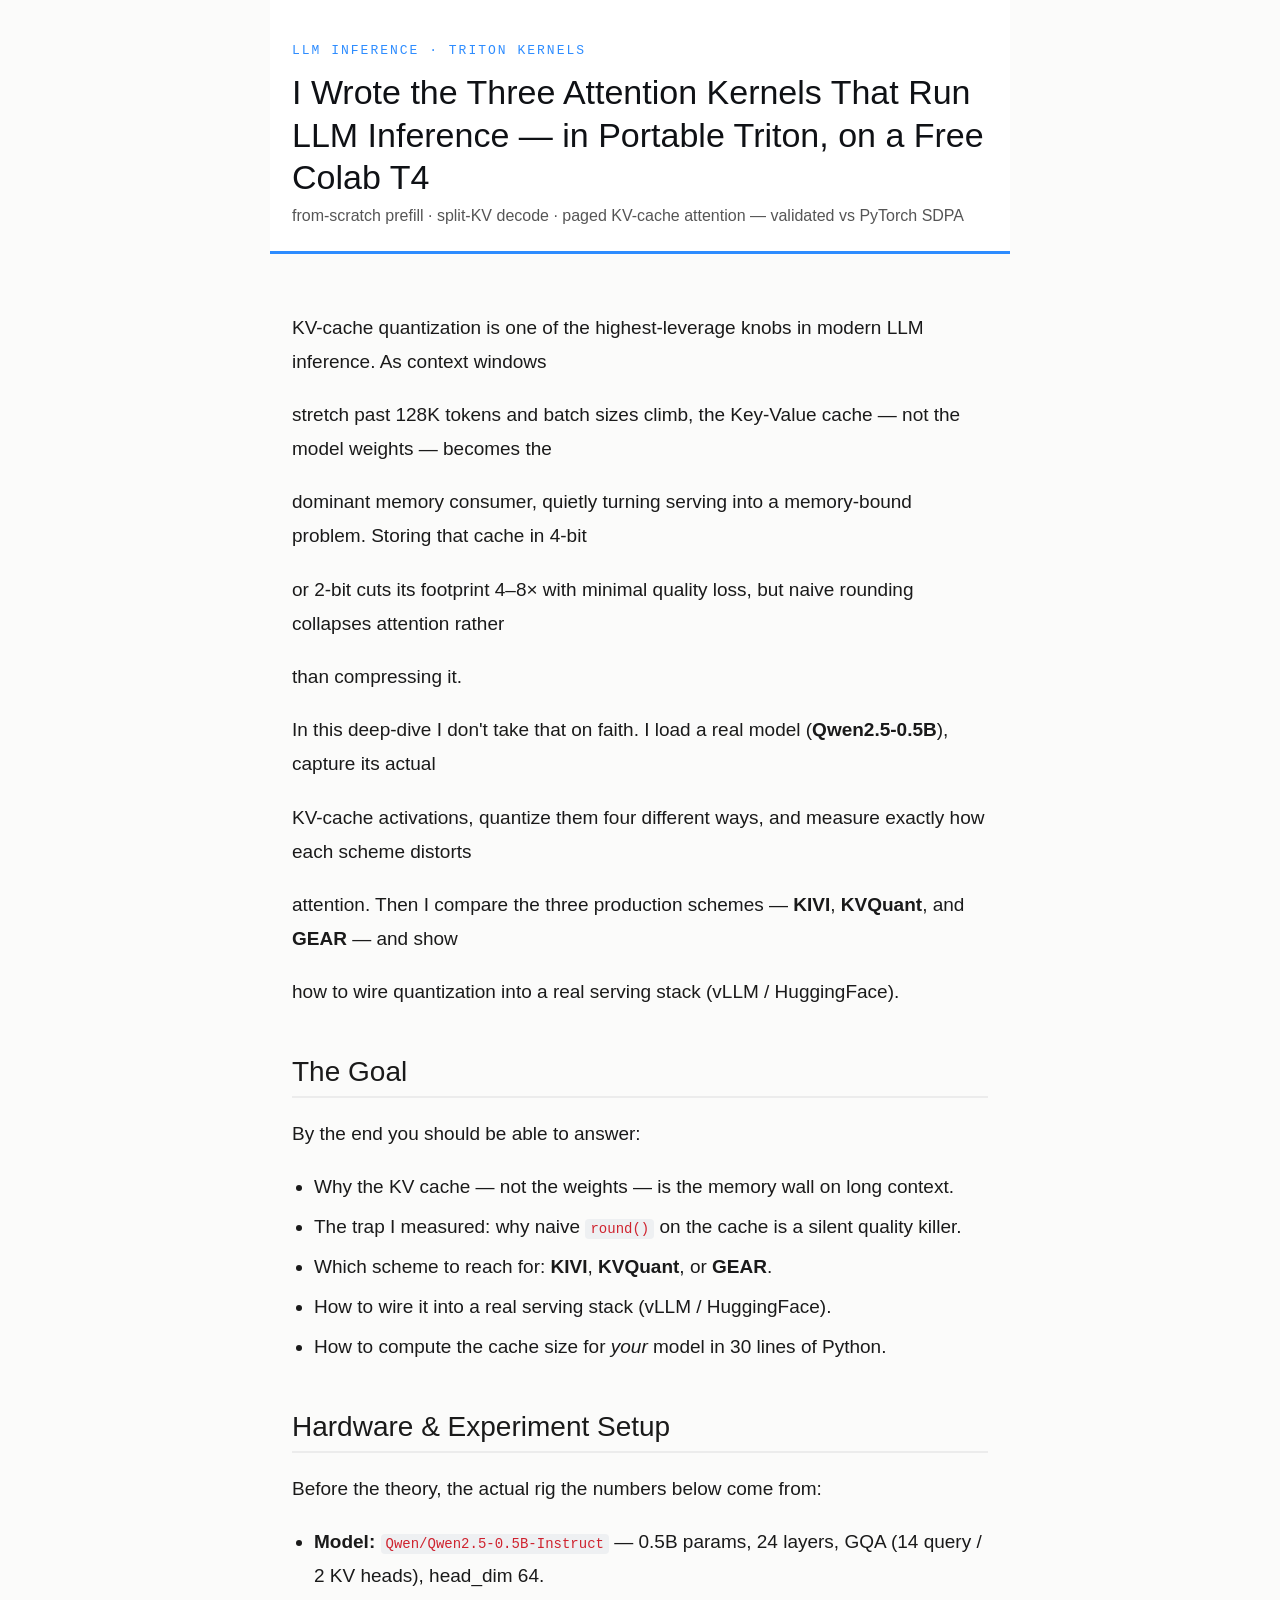
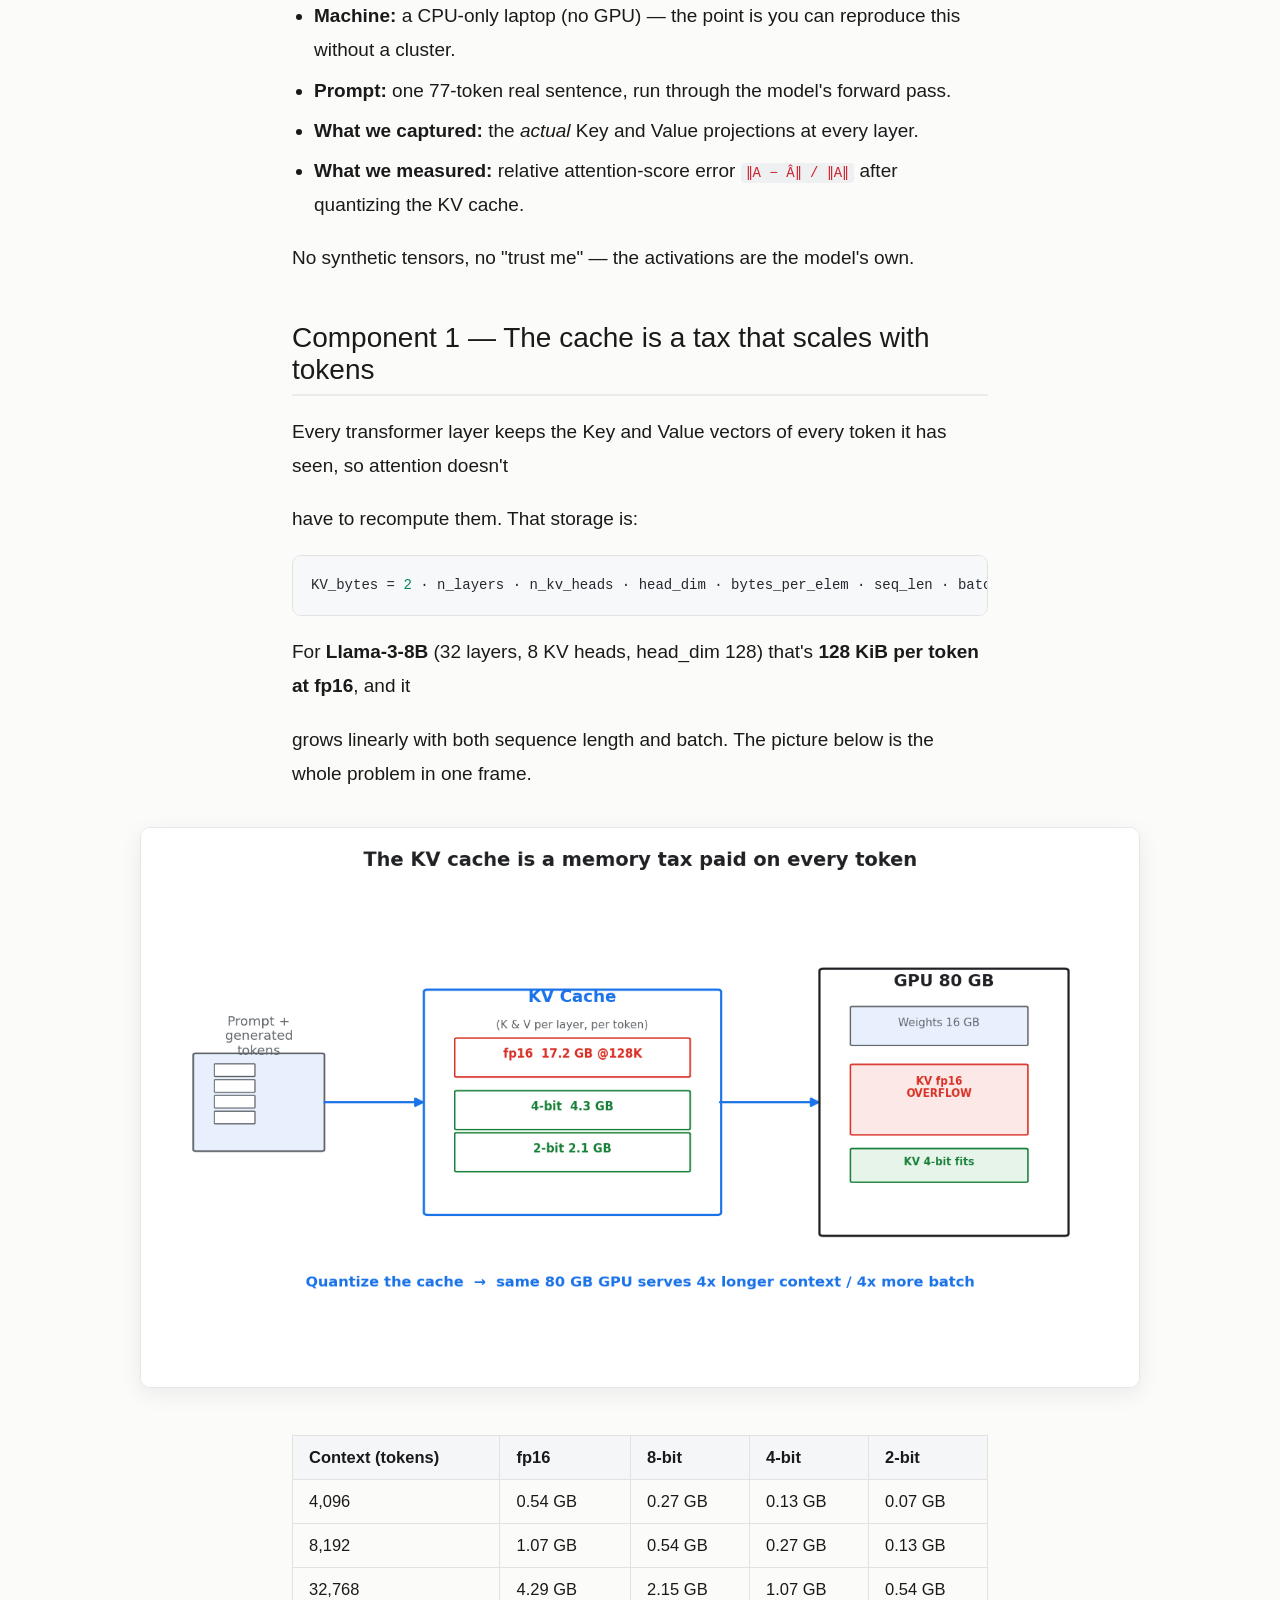
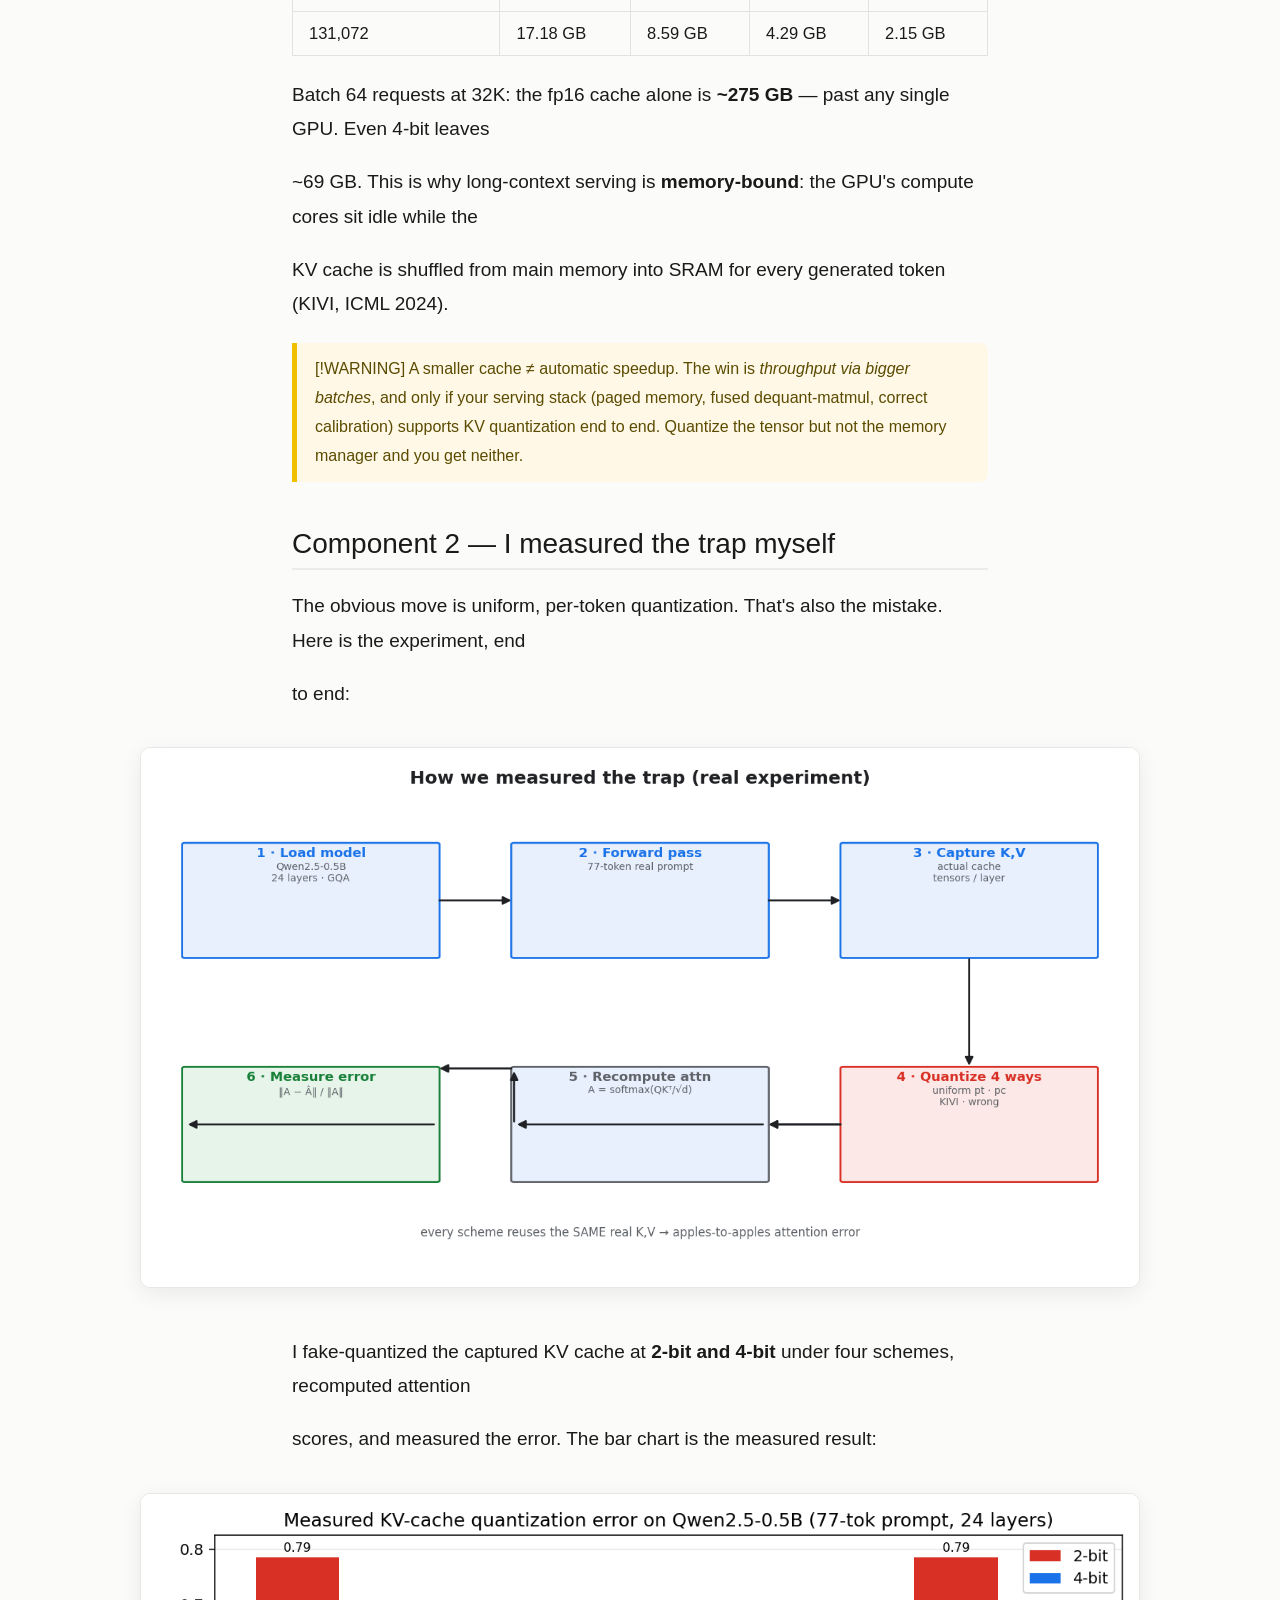
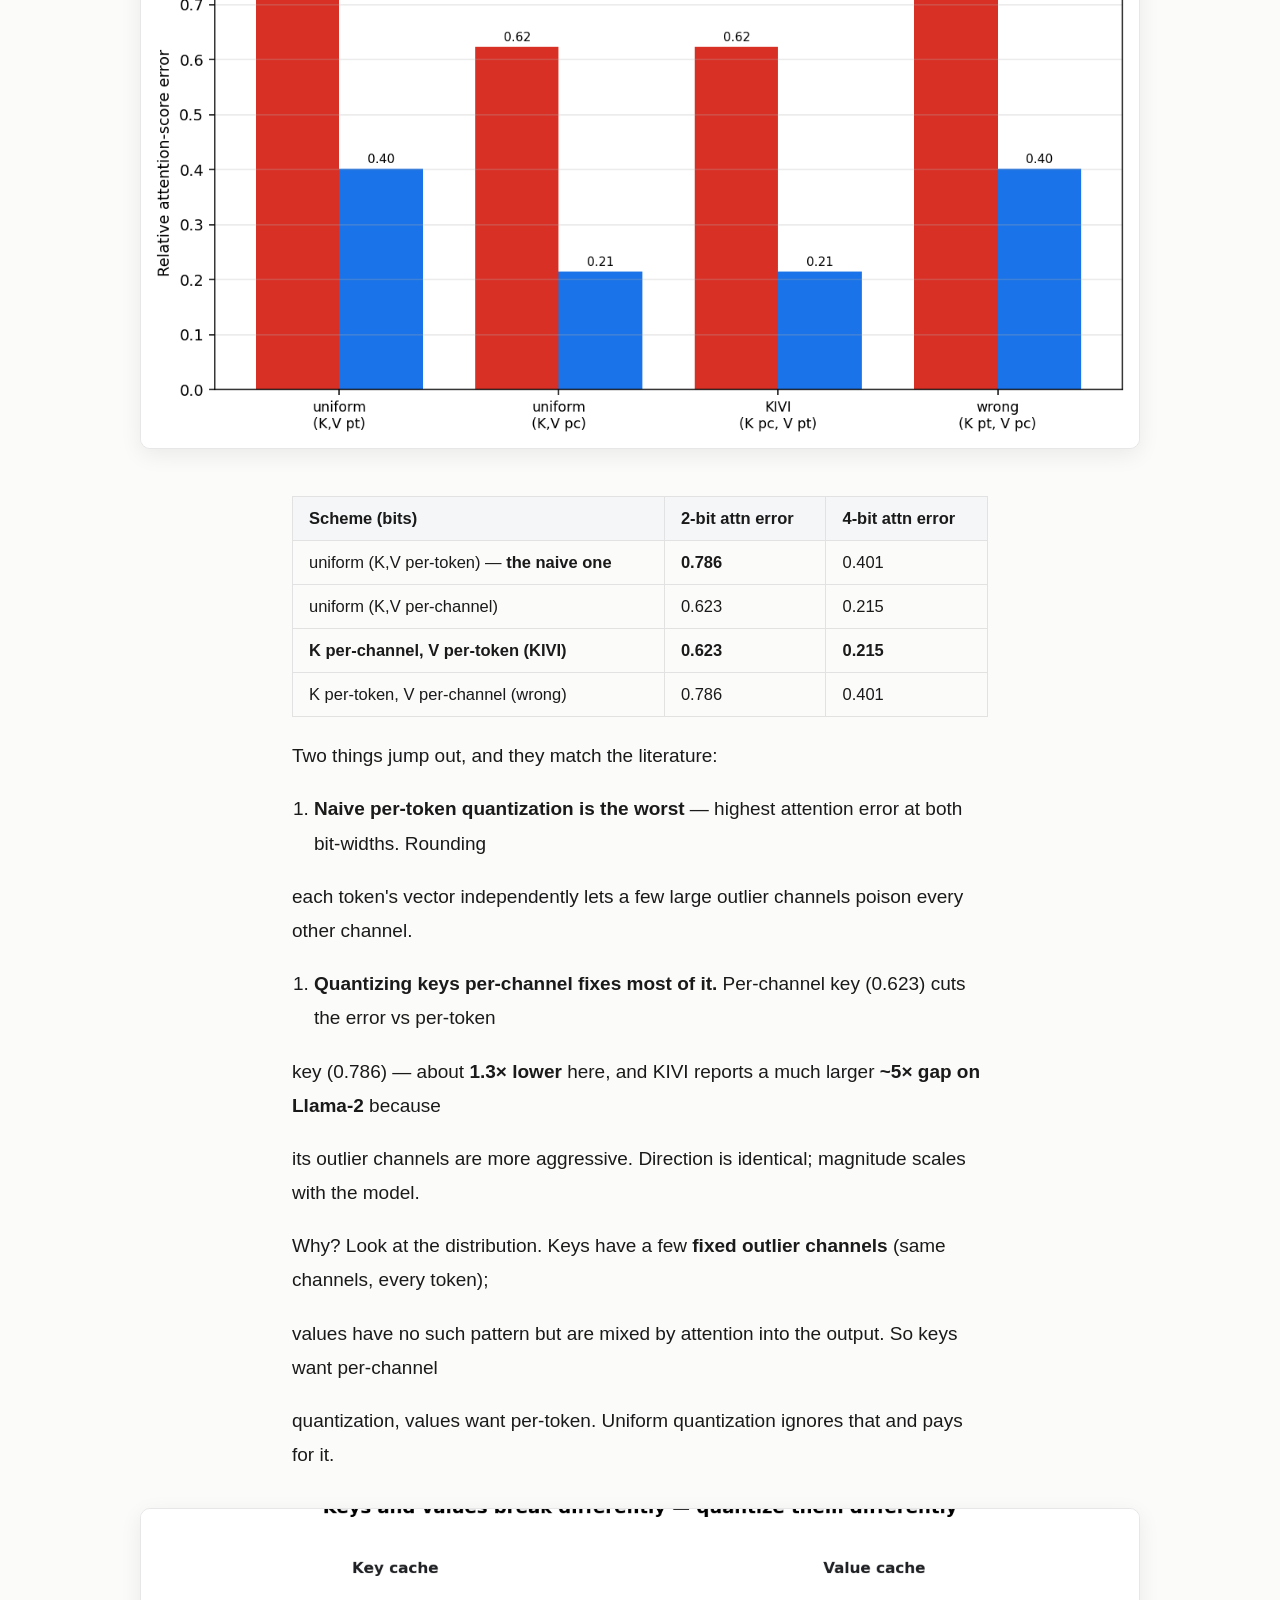
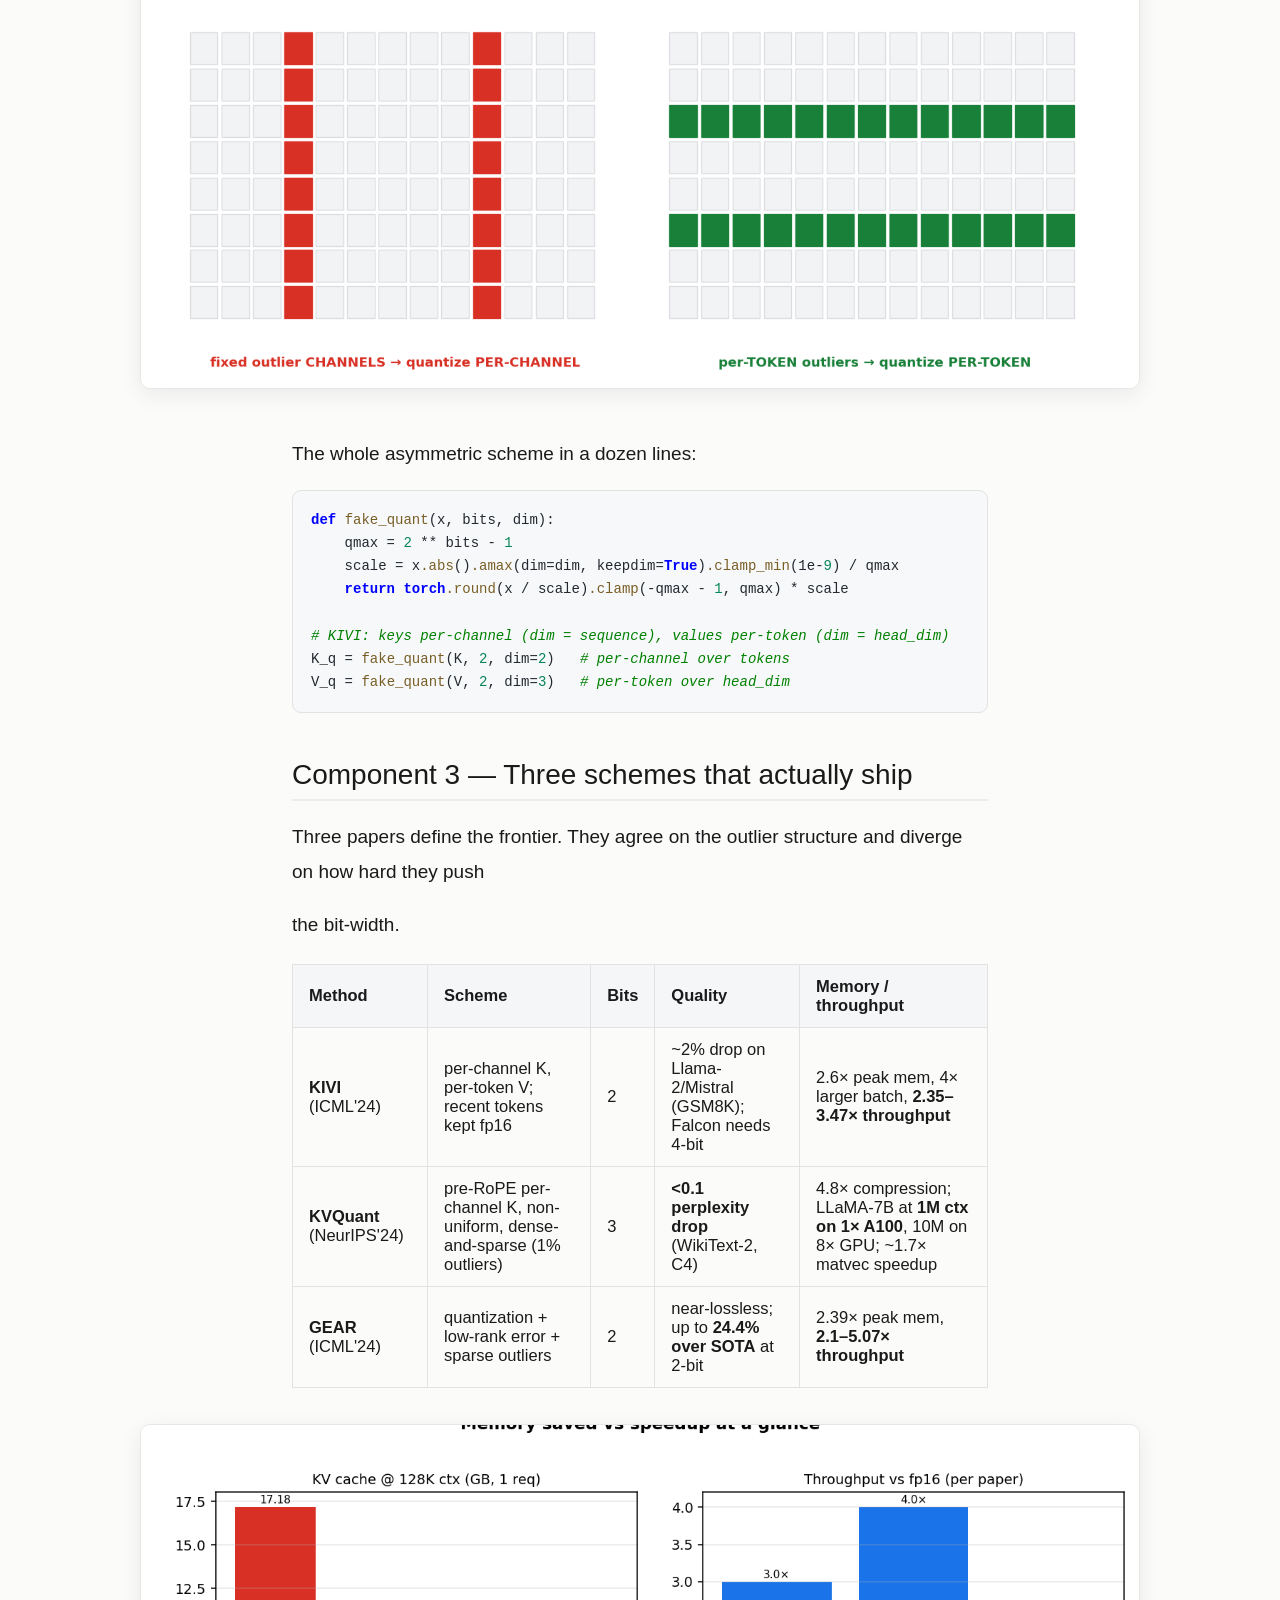
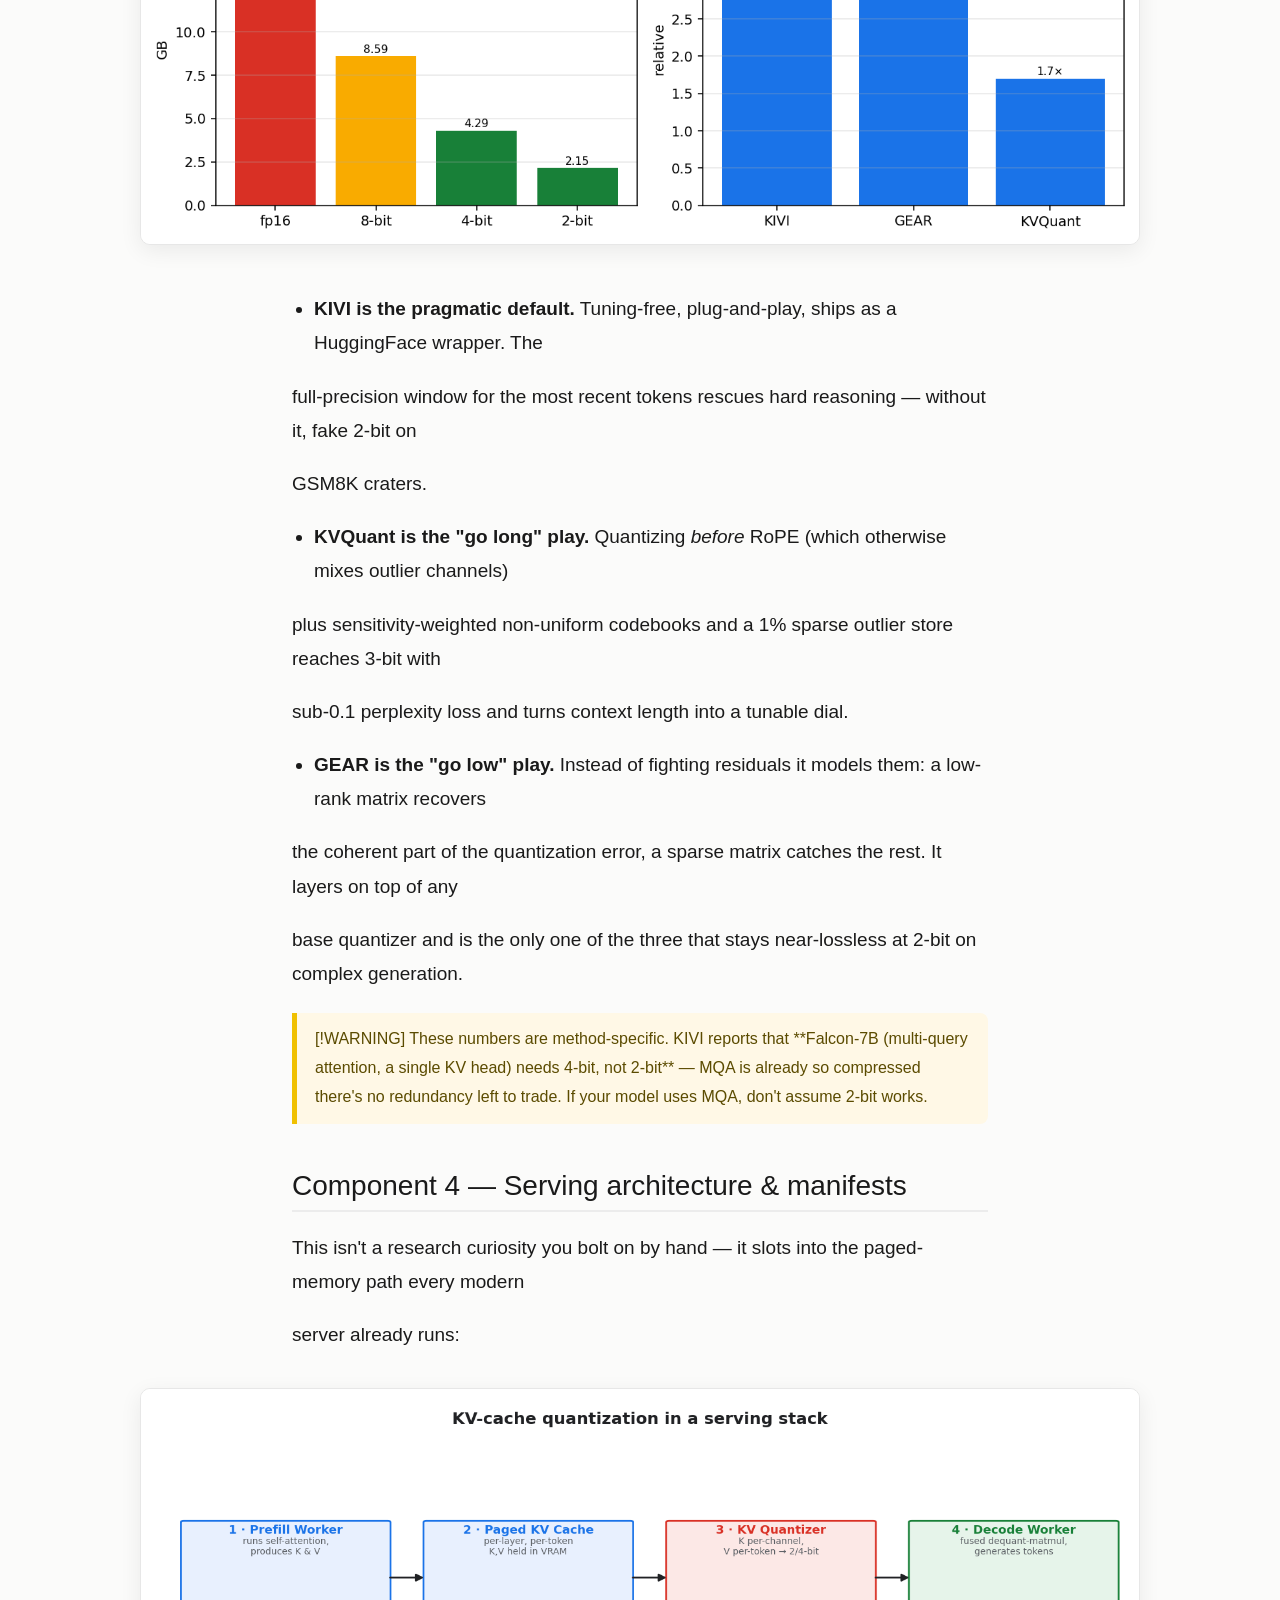
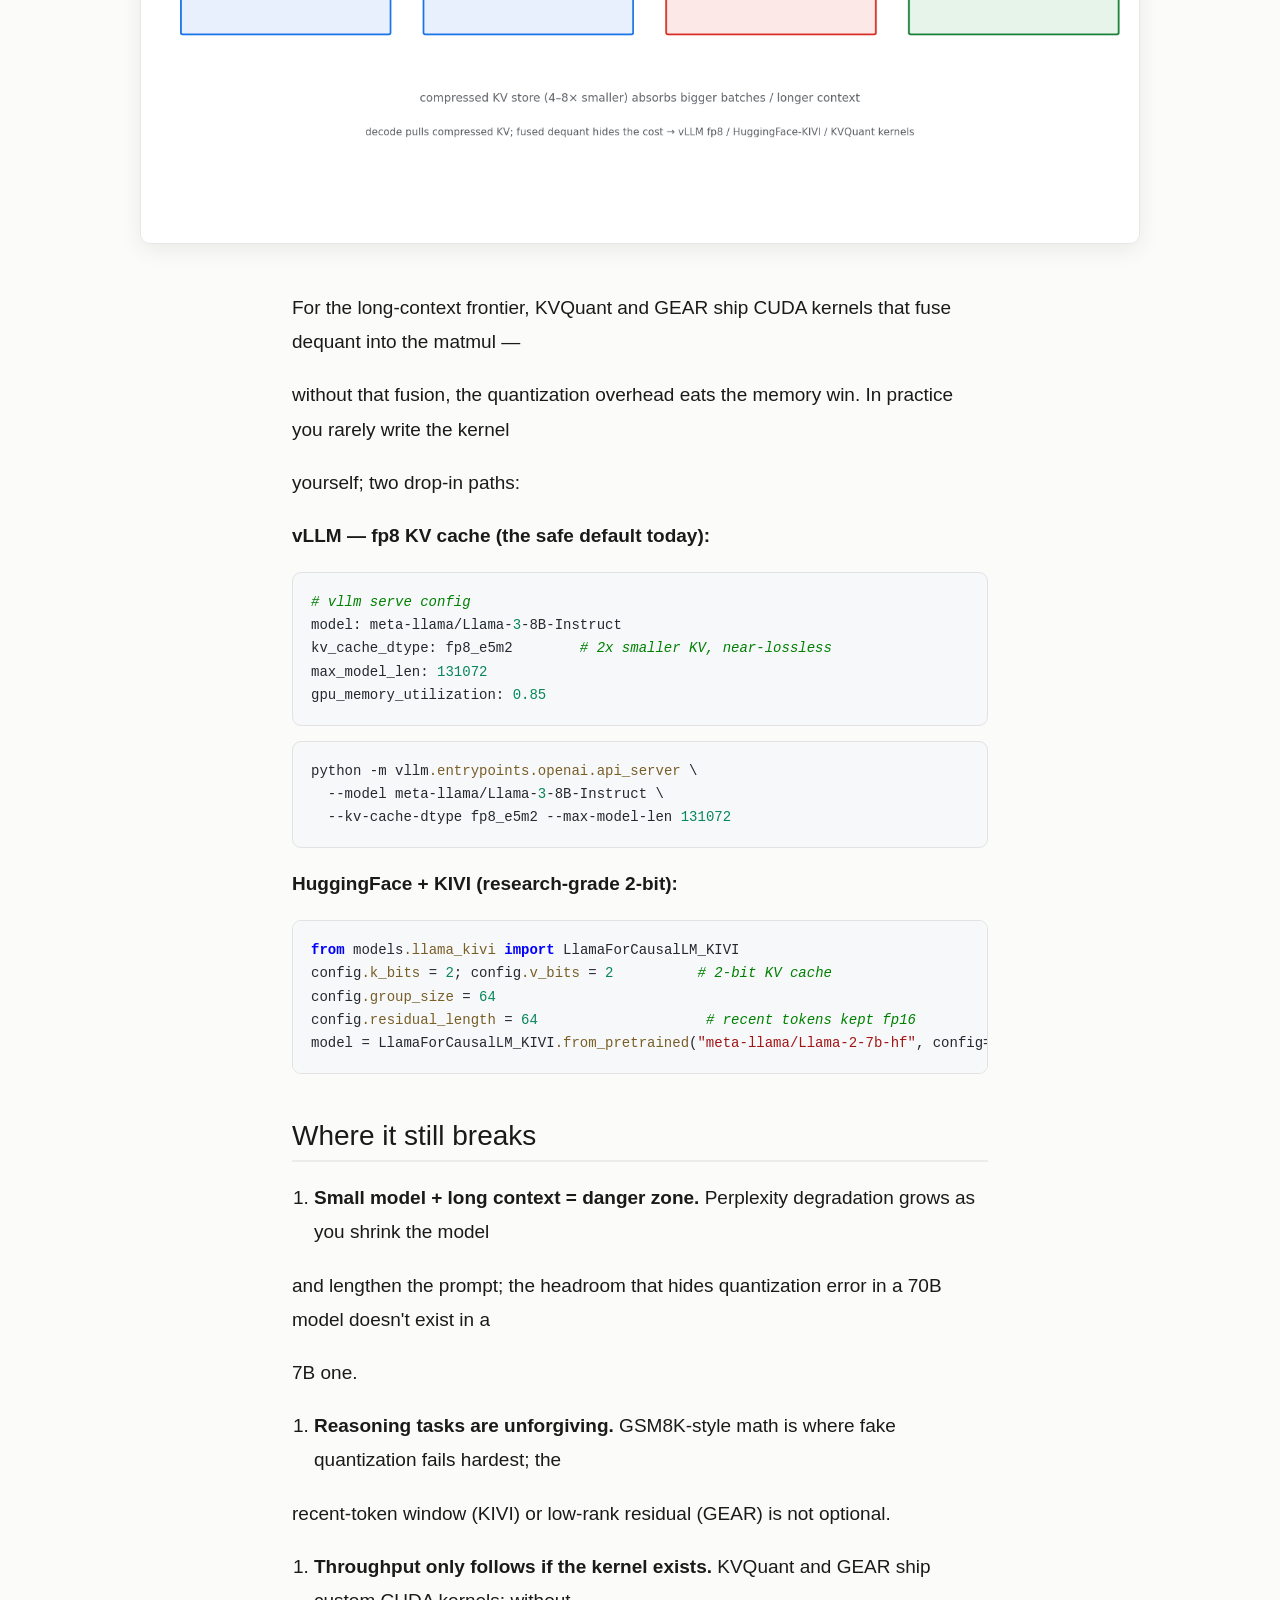
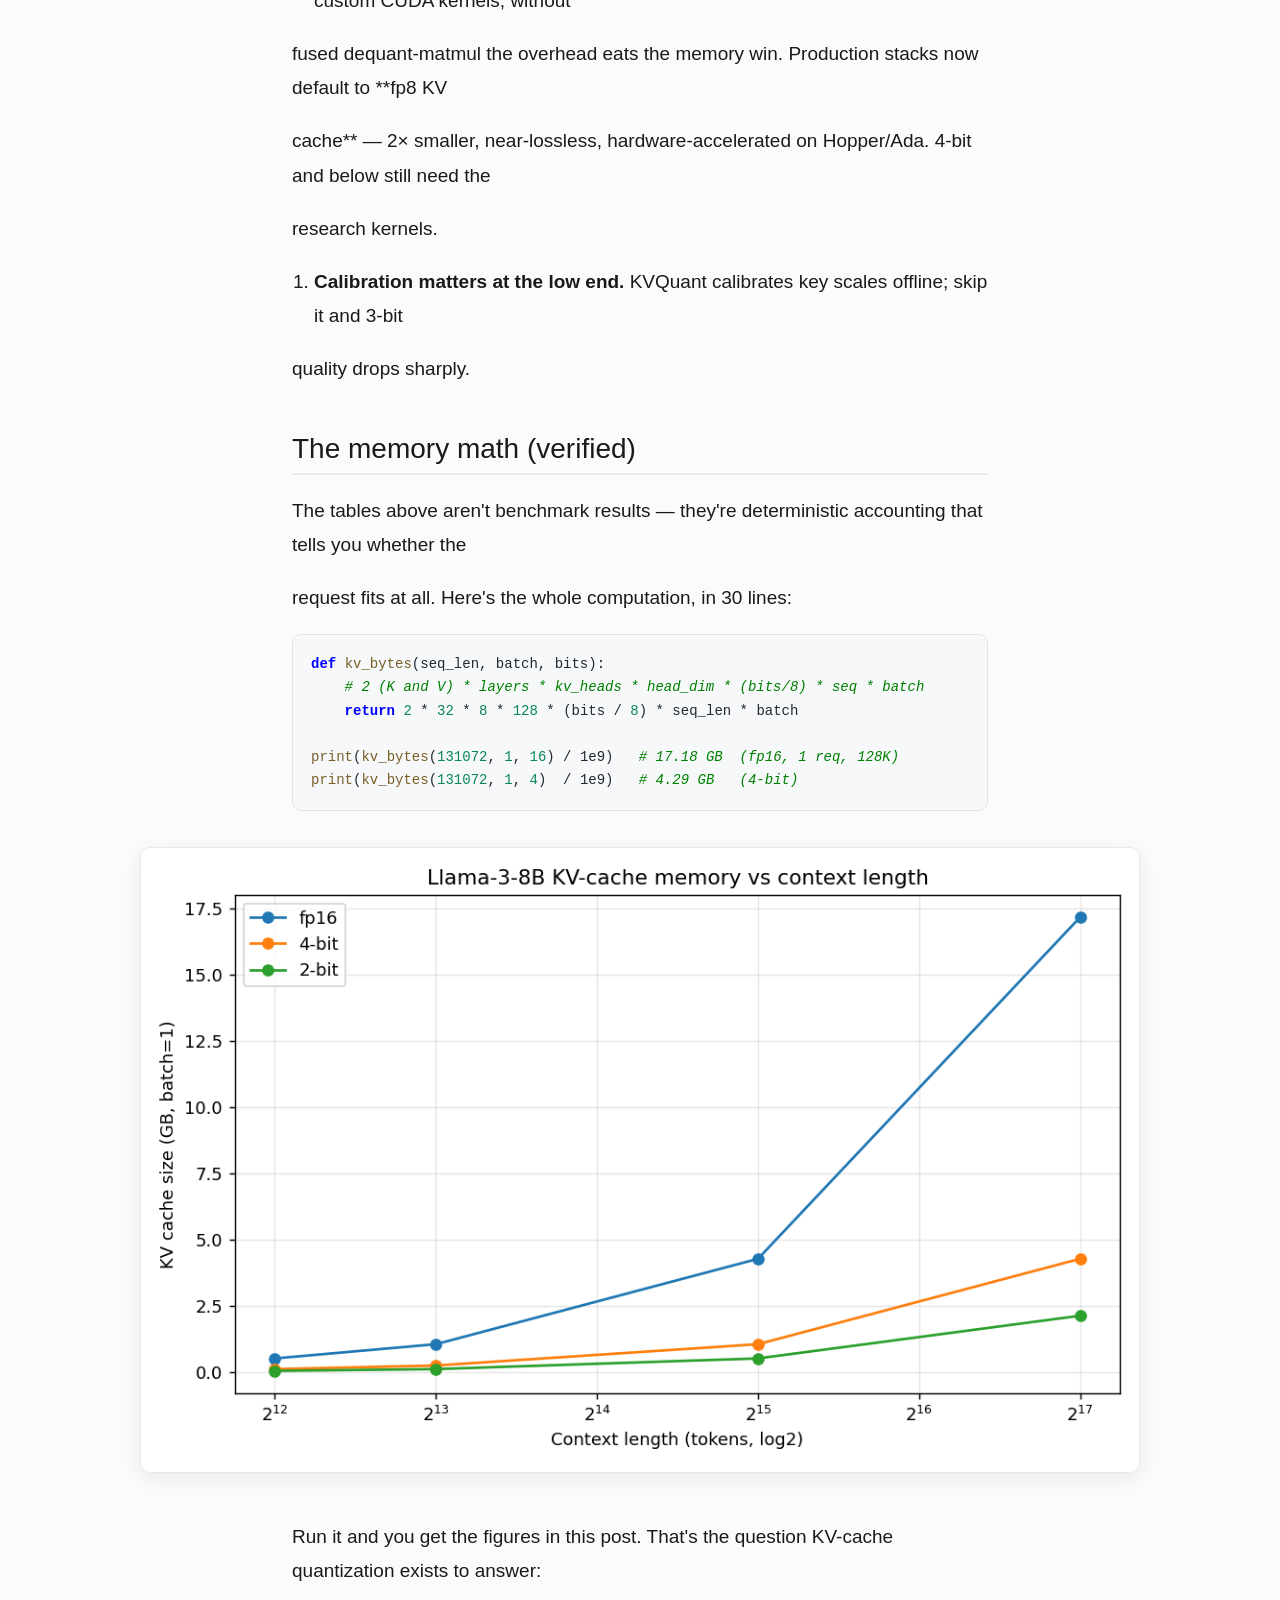
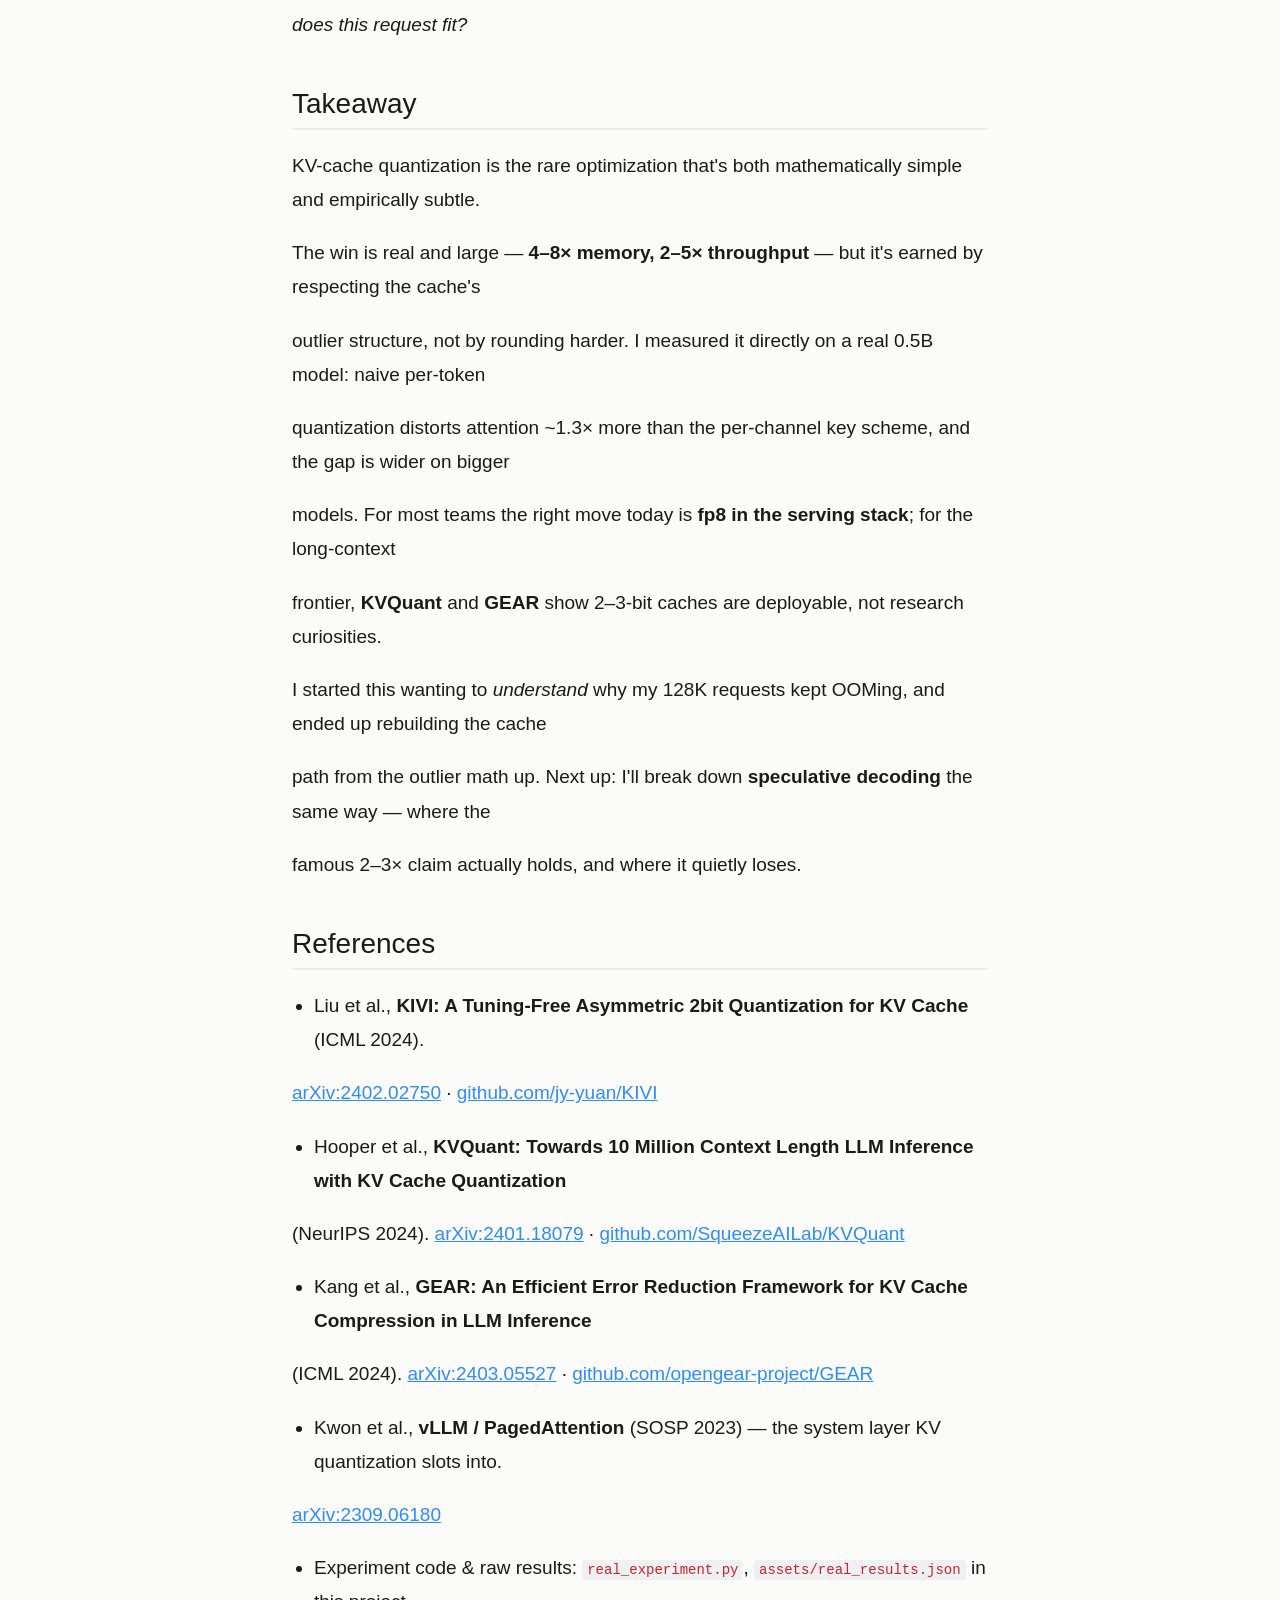
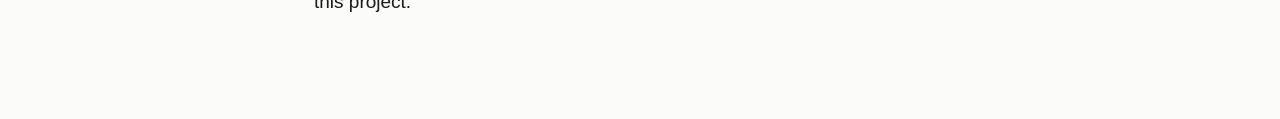
==== commit 0bbe8c39: "Rewrite intro to direct researcher-style hook" ====
--- a/kv-cache-quant/index.html
+++ b/kv-cache-quant/index.html
@@ -29,19 +29,15 @@
 th { background:#f4f6f8; }
 ul,ol { padding-left:22px; }
 li { margin:6px 0; }
-</style></head><body><div class="hero"><div class="k">LLM Inference · Triton Kernels</div><h1>I Wrote the Three Attention Kernels That Run LLM Inference — in Portable Triton, on a Free Colab T4</h1><p>from-scratch prefill · split-KV decode · paged KV-cache attention — validated vs PyTorch SDPA</p></div><div class="wrap"><p>You finally get the request you&#x27;ve been waiting for: a 128K-token context window. Your GPU has 80 GB.</p>
-<p>The model weights take 16 GB. The rest should be plenty — until you do the math on the <strong>KV cache</strong> and</p>
-<p>realize it alone wants 17 GB, and that&#x27;s just <em>one</em> request at fp16. Add a batch and the GPU quietly</p>
-<p>tips over into out-of-memory.</p>
-<p>That cache is the part of LLM inference nobody talks about in the splashy benchmark posts. It&#x27;s the rent</p>
-<p>you pay on every token you&#x27;ve ever processed, and as context windows and batch sizes grow, it — not the</p>
-<p>weights — decides whether your workload fits. The good news: you can store that cache in 4-bit, even</p>
-<p>2-bit, and barely move the quality needle. The catch: round it the wrong way and attention silently</p>
-<p>falls apart.</p>
-<p>Most posts stop at &quot;use 4-bit, it&#x27;s fine.&quot; I didn&#x27;t want to trust that, so I loaded a real model</p>
-<p>(<strong>Qwen2.5-0.5B</strong>), pulled its actual KV-cache activations, quantized them four ways, and measured how</p>
-<p>badly each distorts attention. Here is what the numbers say — then how the three production schemes</p>
-<p>actually ship it.</p>
+</style></head><body><div class="hero"><div class="k">LLM Inference · Triton Kernels</div><h1>I Wrote the Three Attention Kernels That Run LLM Inference — in Portable Triton, on a Free Colab T4</h1><p>from-scratch prefill · split-KV decode · paged KV-cache attention — validated vs PyTorch SDPA</p></div><div class="wrap"><p>KV-cache quantization is one of the highest-leverage knobs in modern LLM inference. As context windows</p>
+<p>stretch past 128K tokens and batch sizes climb, the Key-Value cache — not the model weights — becomes the</p>
+<p>dominant memory consumer, quietly turning serving into a memory-bound problem. Storing that cache in 4-bit</p>
+<p>or 2-bit cuts its footprint 4–8× with minimal quality loss, but naive rounding collapses attention rather</p>
+<p>than compressing it.</p>
+<p>In this deep-dive I don&#x27;t take that on faith. I load a real model (<strong>Qwen2.5-0.5B</strong>), capture its actual</p>
+<p>KV-cache activations, quantize them four different ways, and measure exactly how each scheme distorts</p>
+<p>attention. Then I compare the three production schemes — <strong>KIVI</strong>, <strong>KVQuant</strong>, and <strong>GEAR</strong> — and show</p>
+<p>how to wire quantization into a real serving stack (vLLM / HuggingFace).</p>
 <h2>The Goal</h2>
 <p>By the end you should be able to answer:</p>
 <ul>
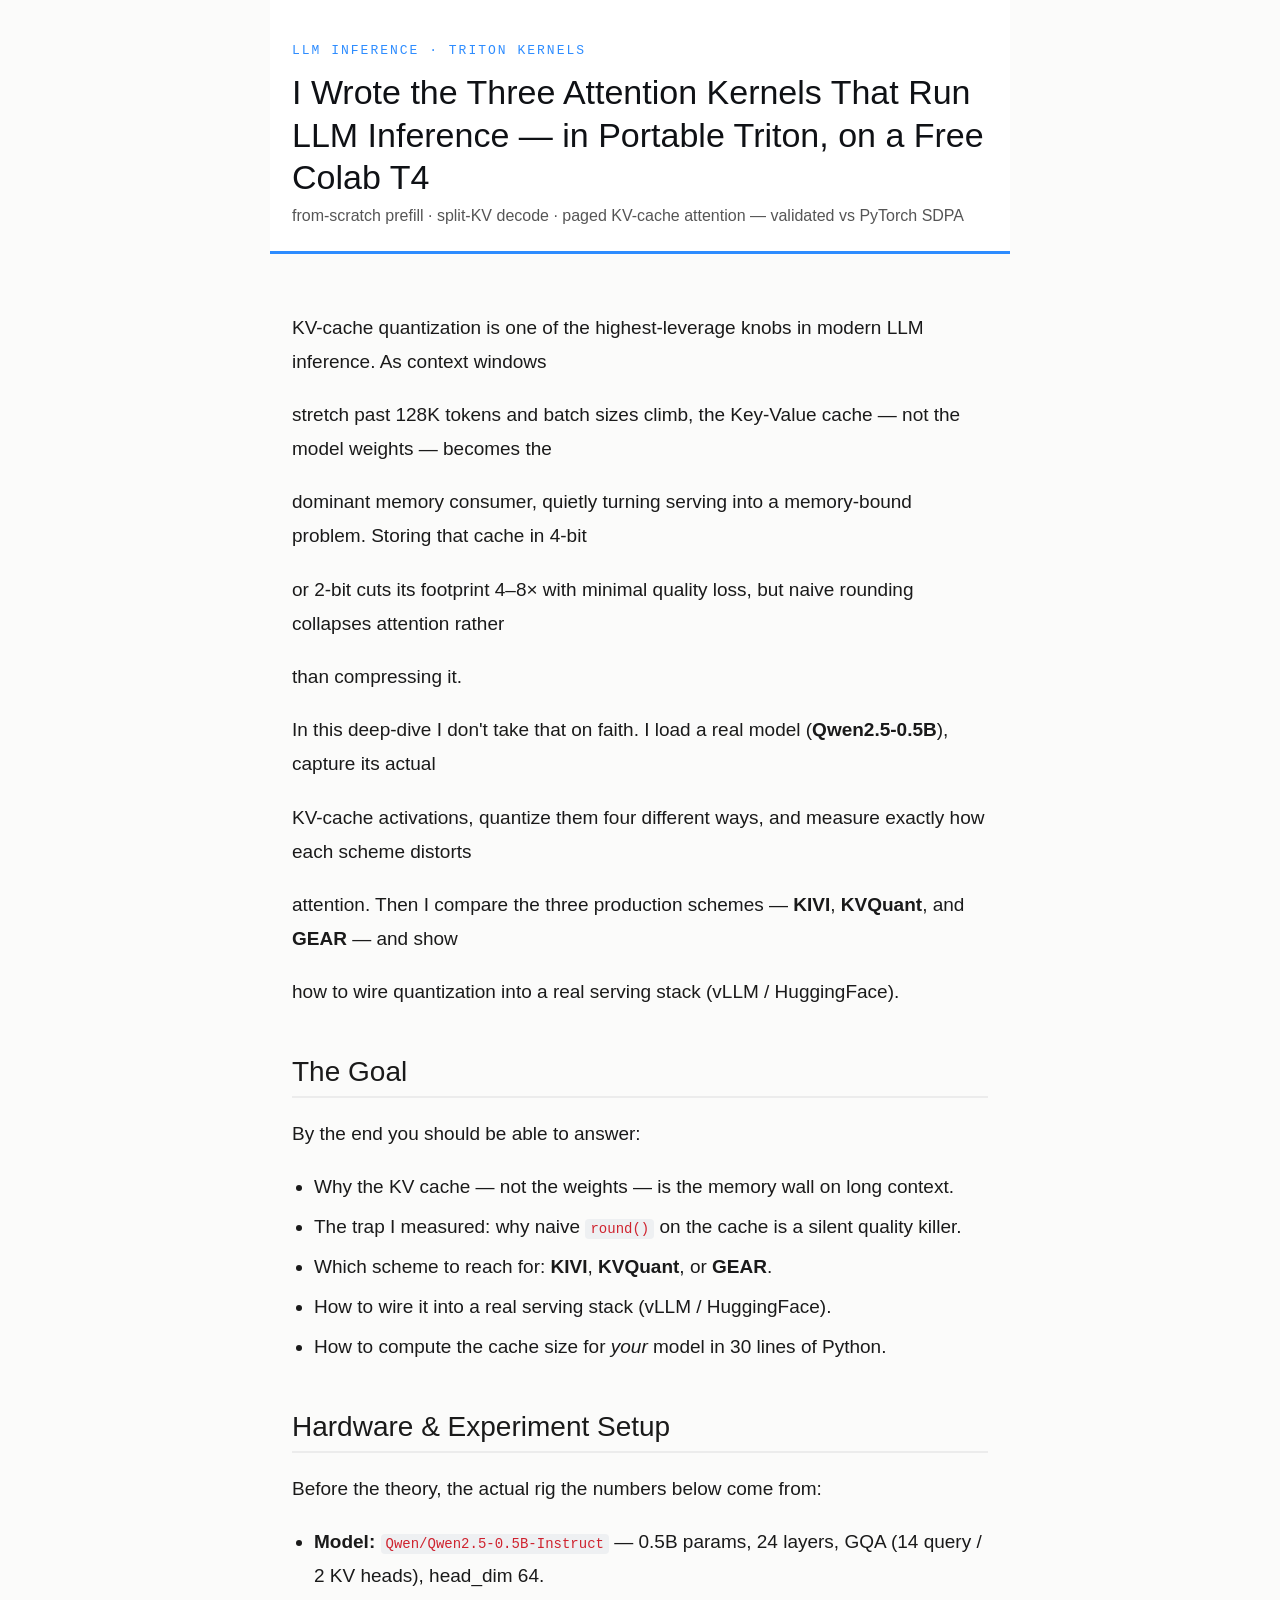
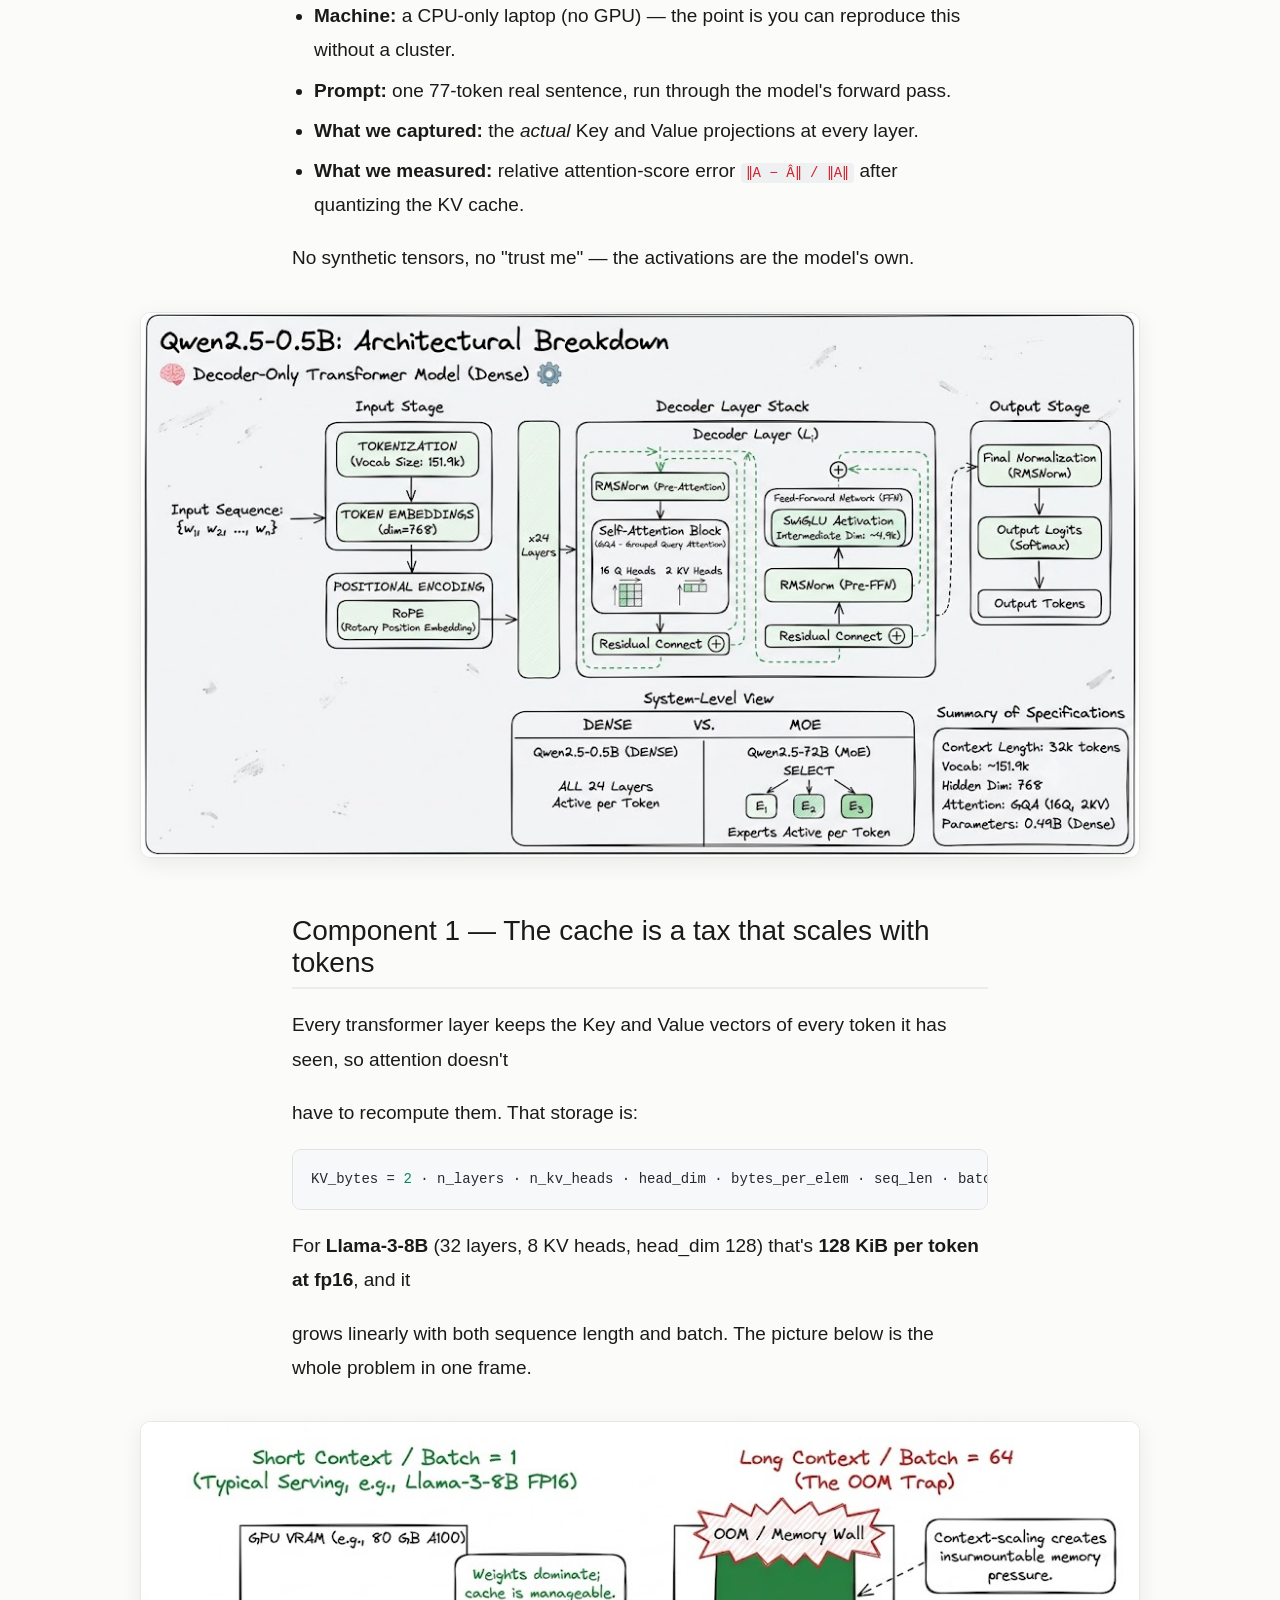
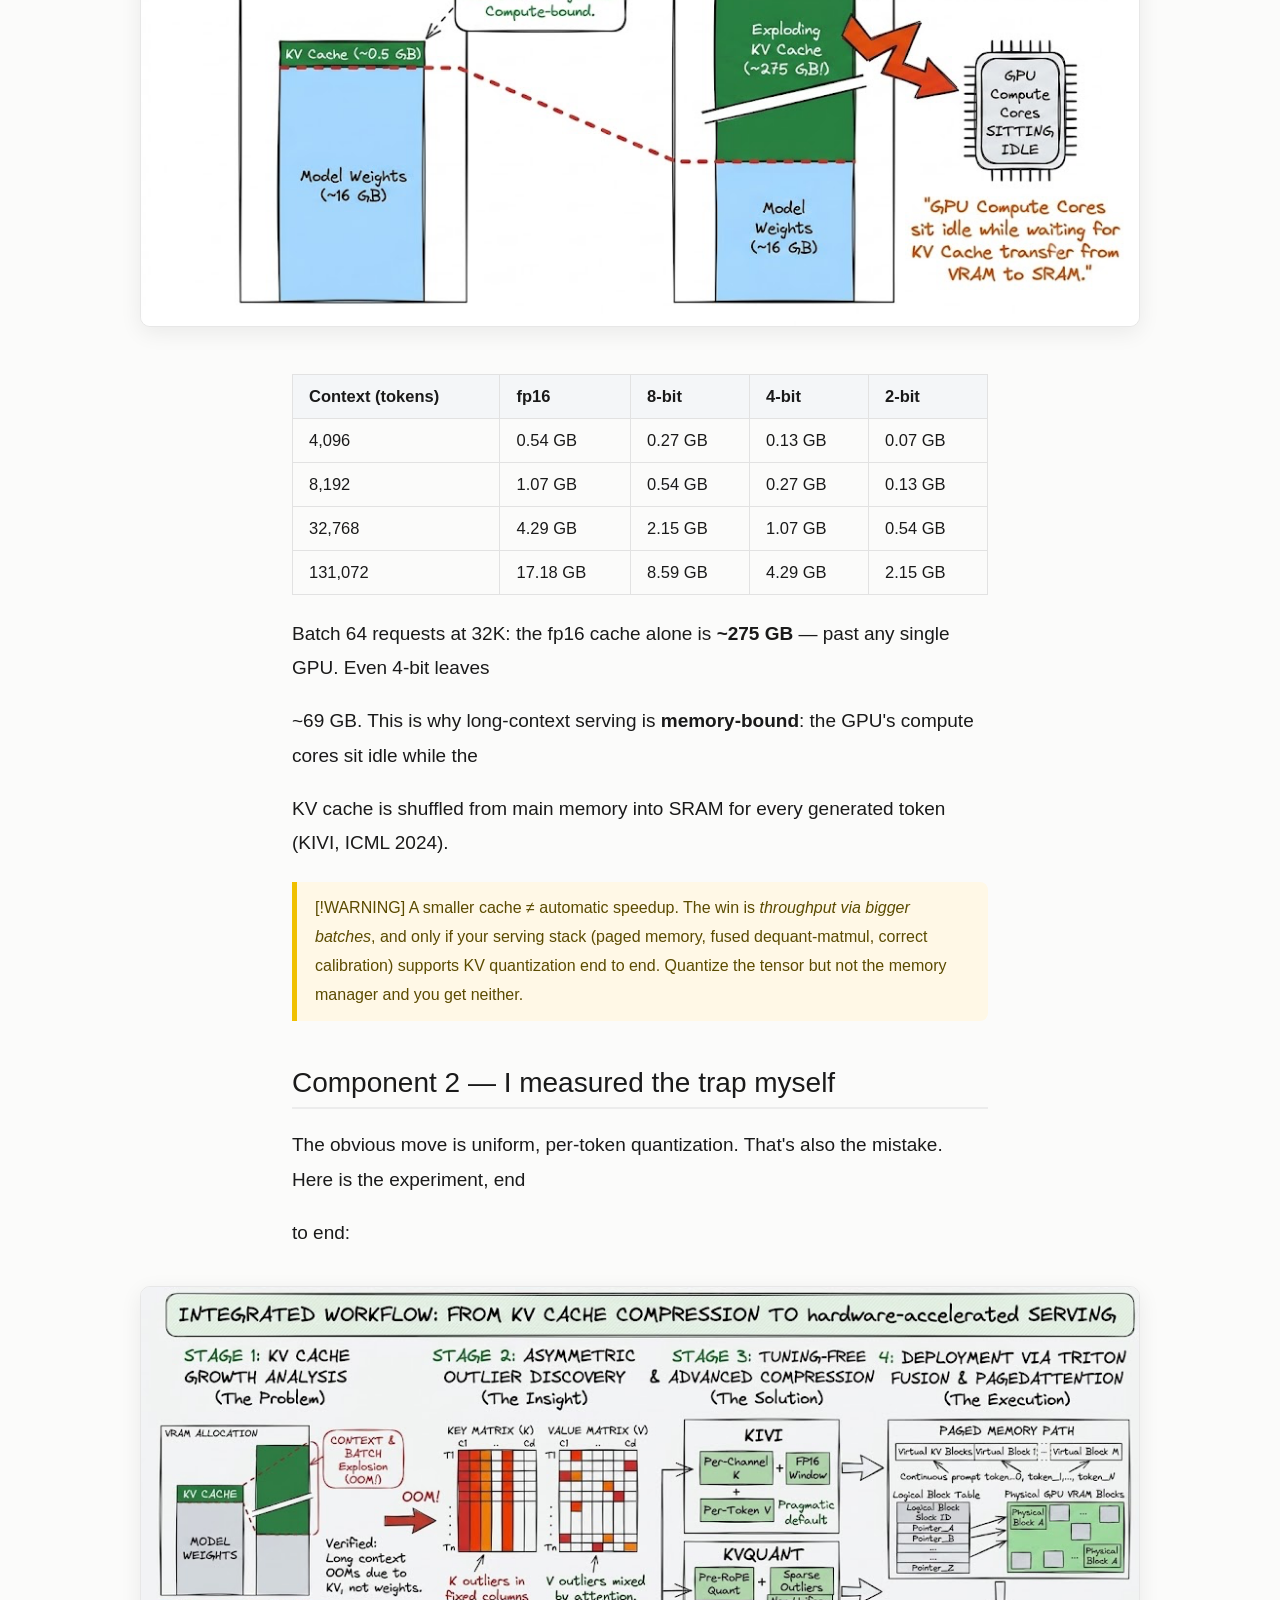
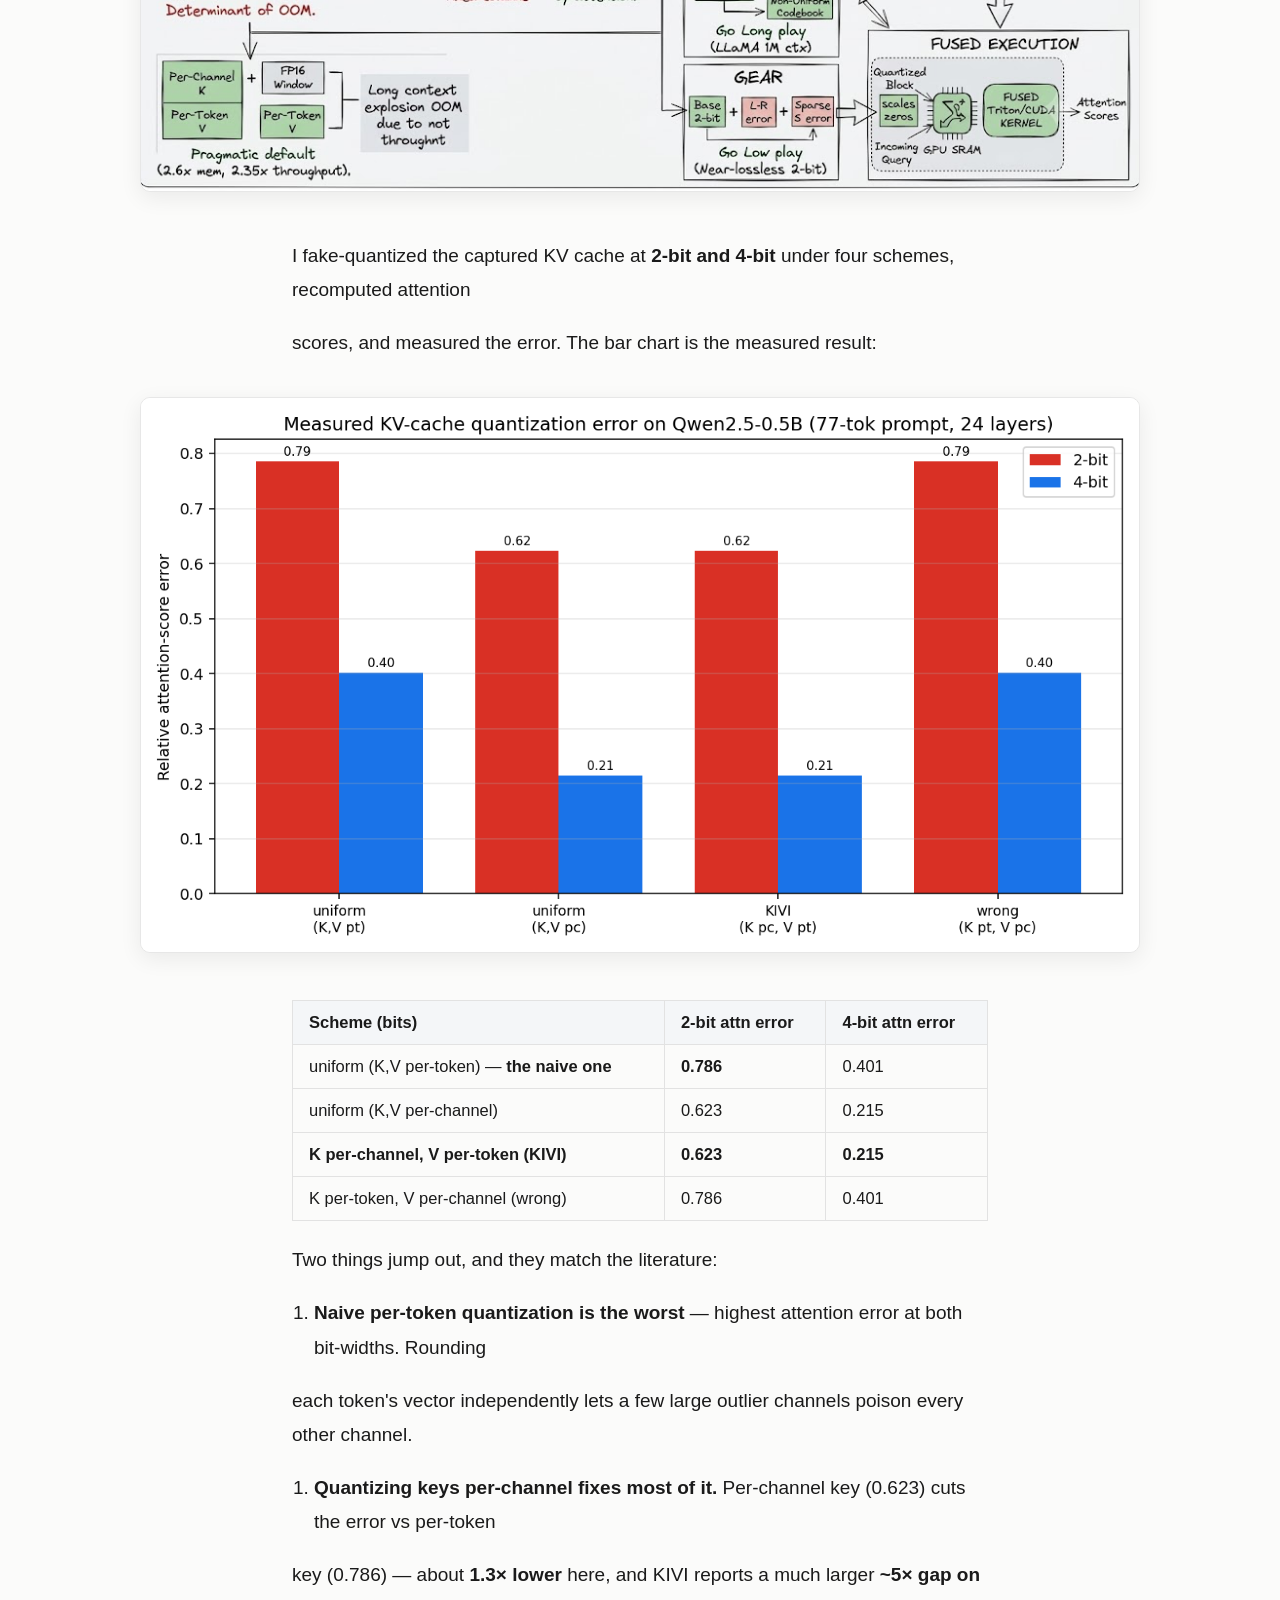
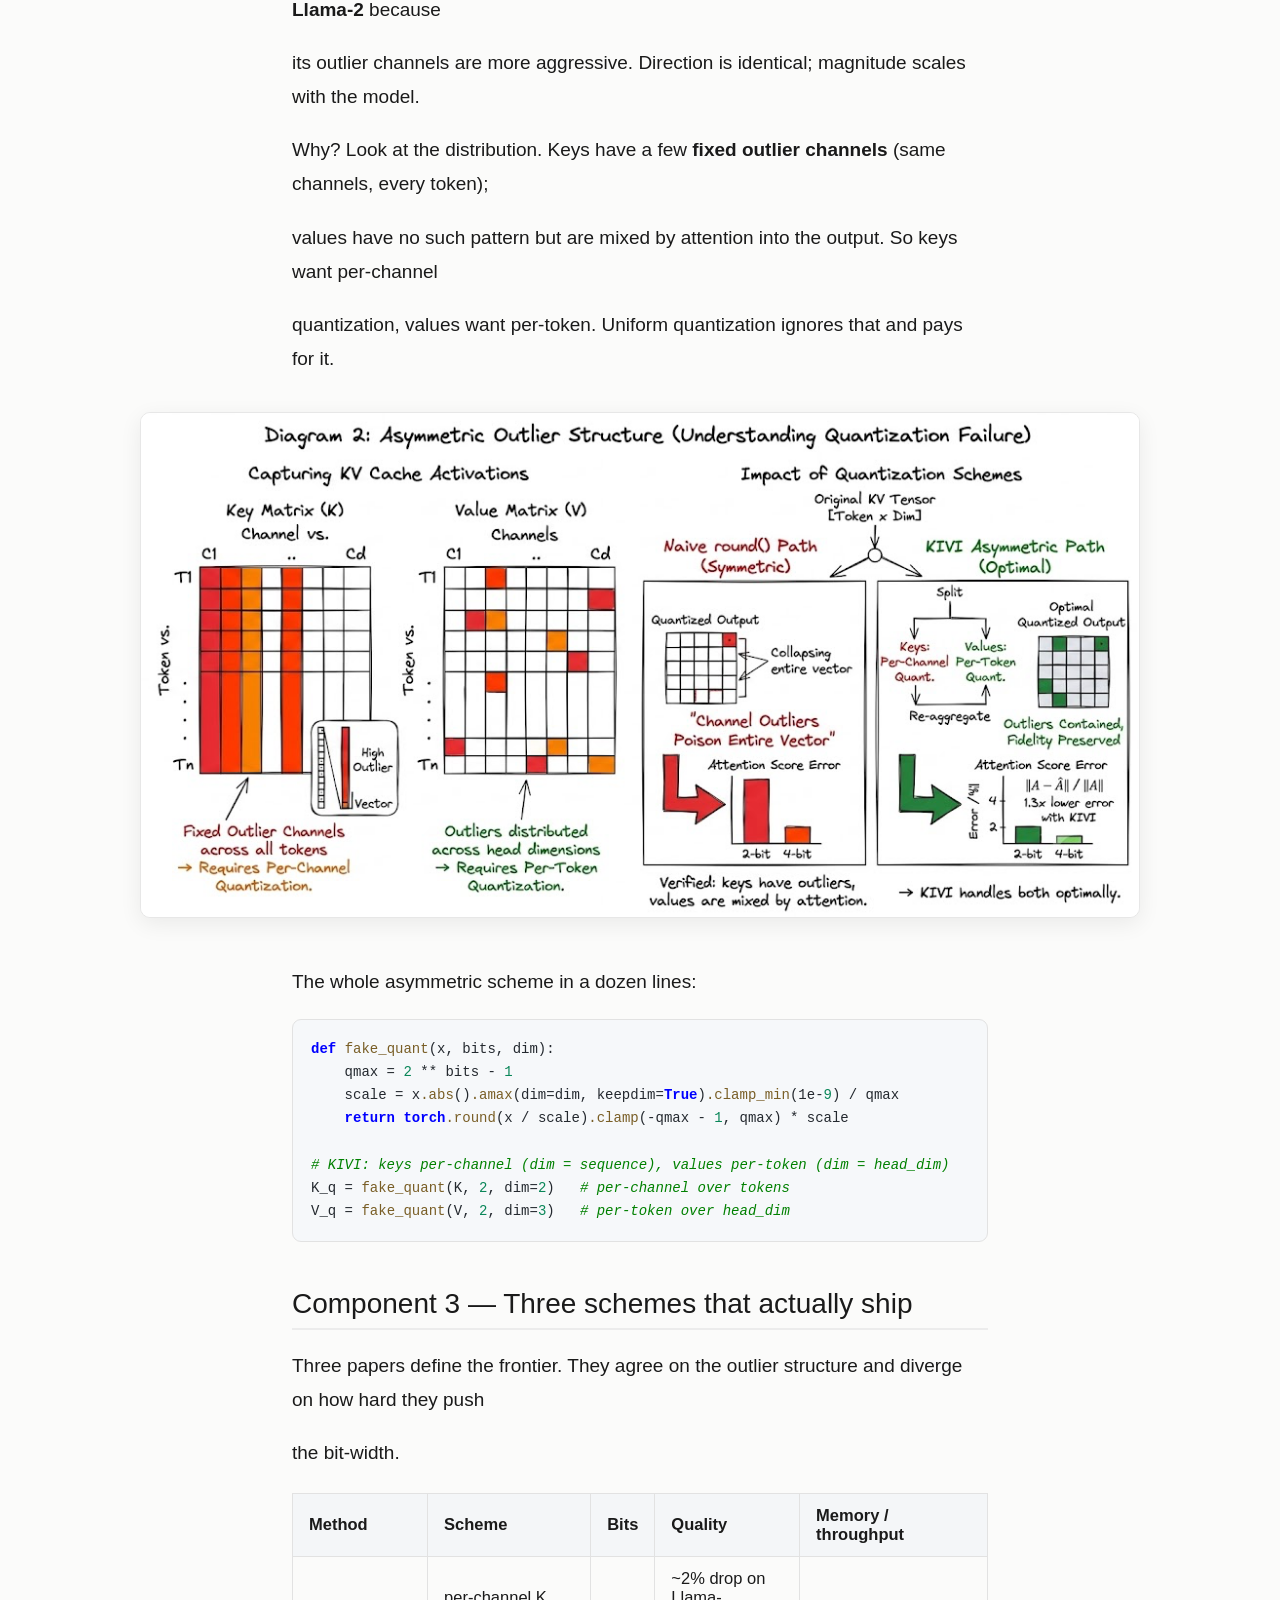
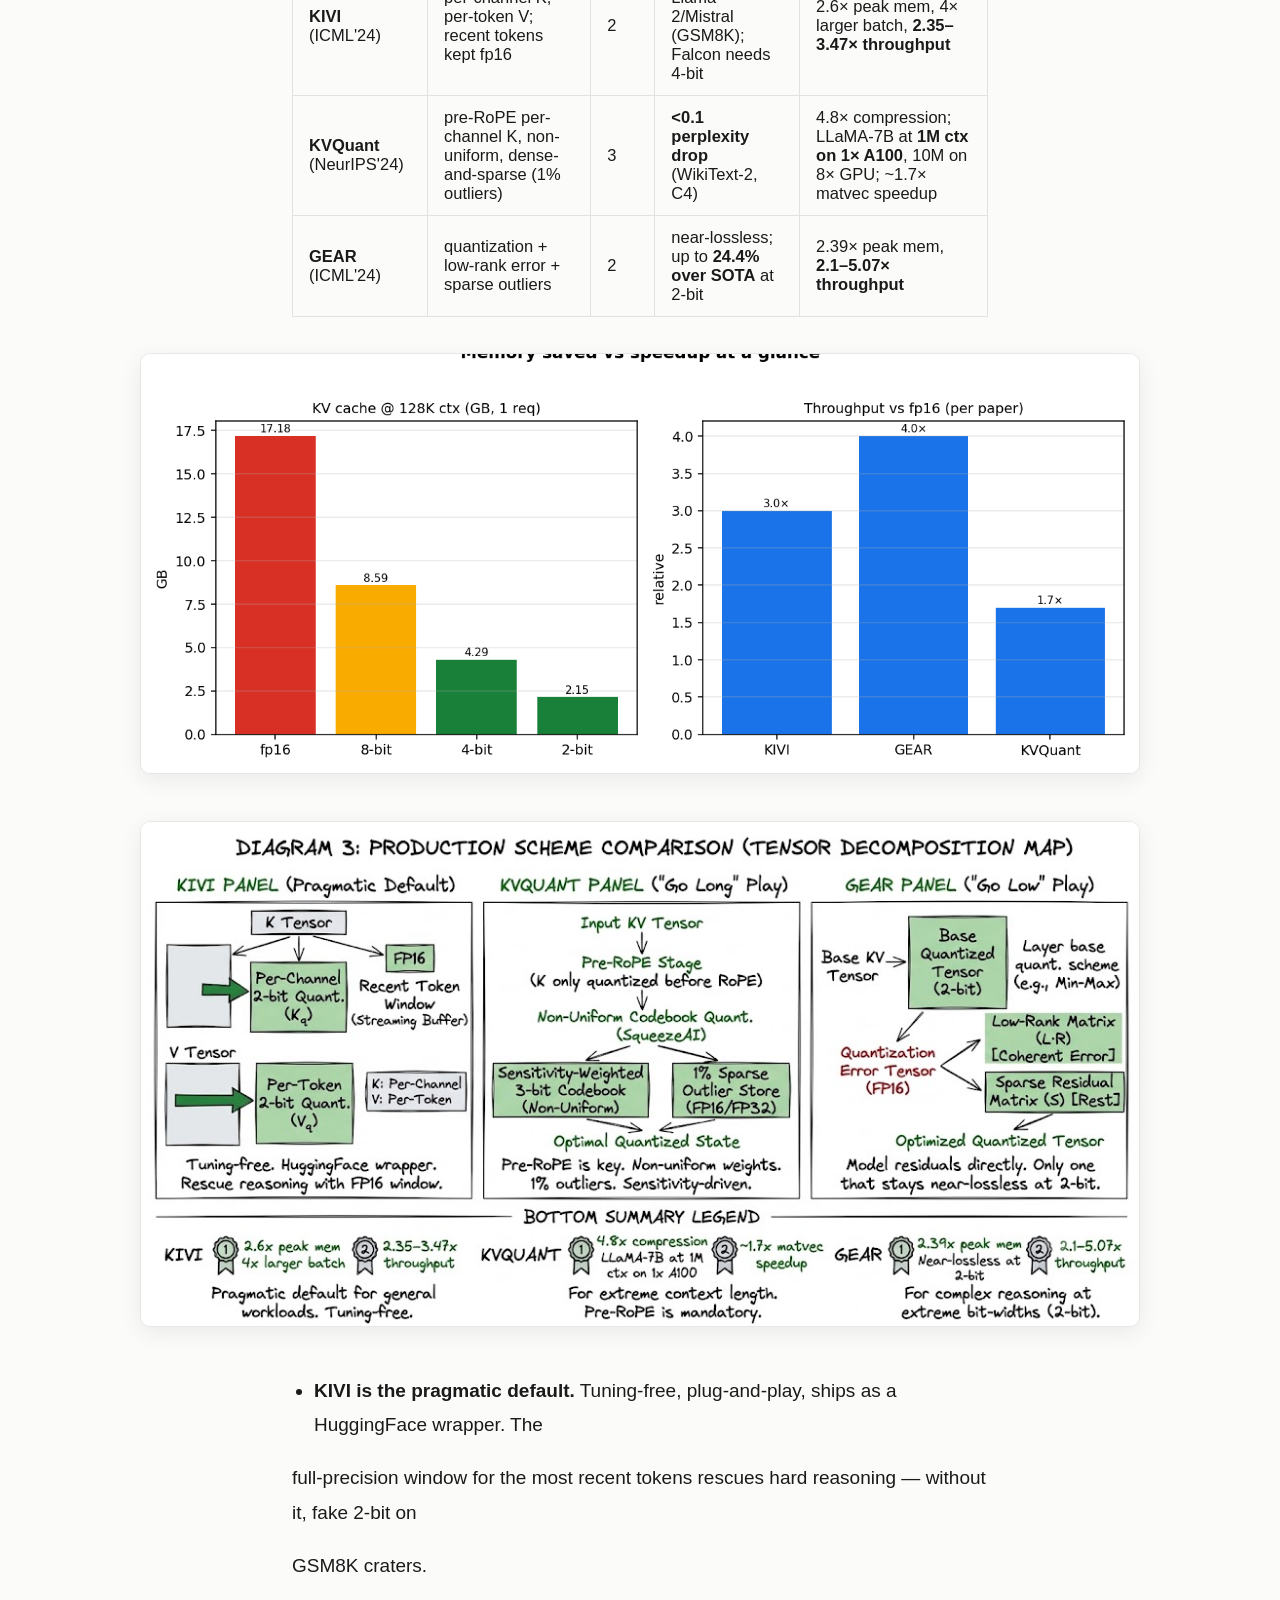
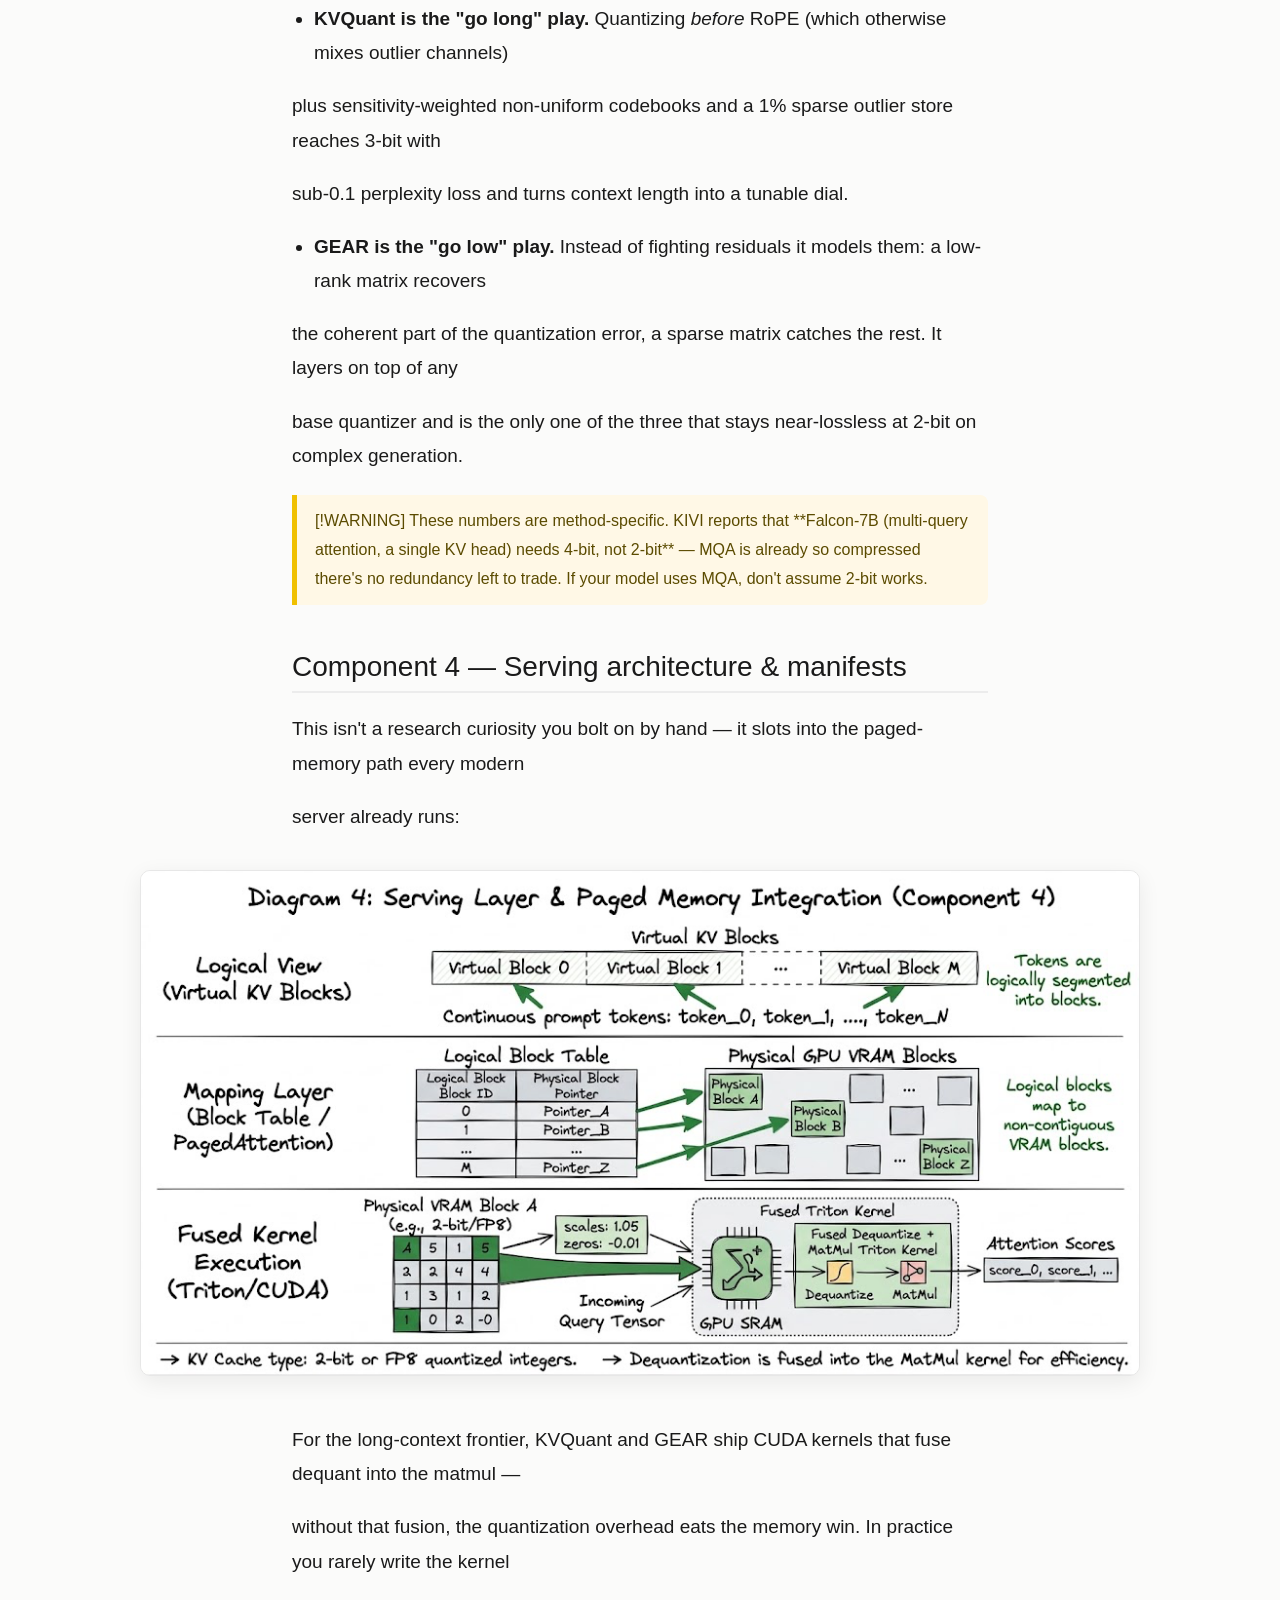
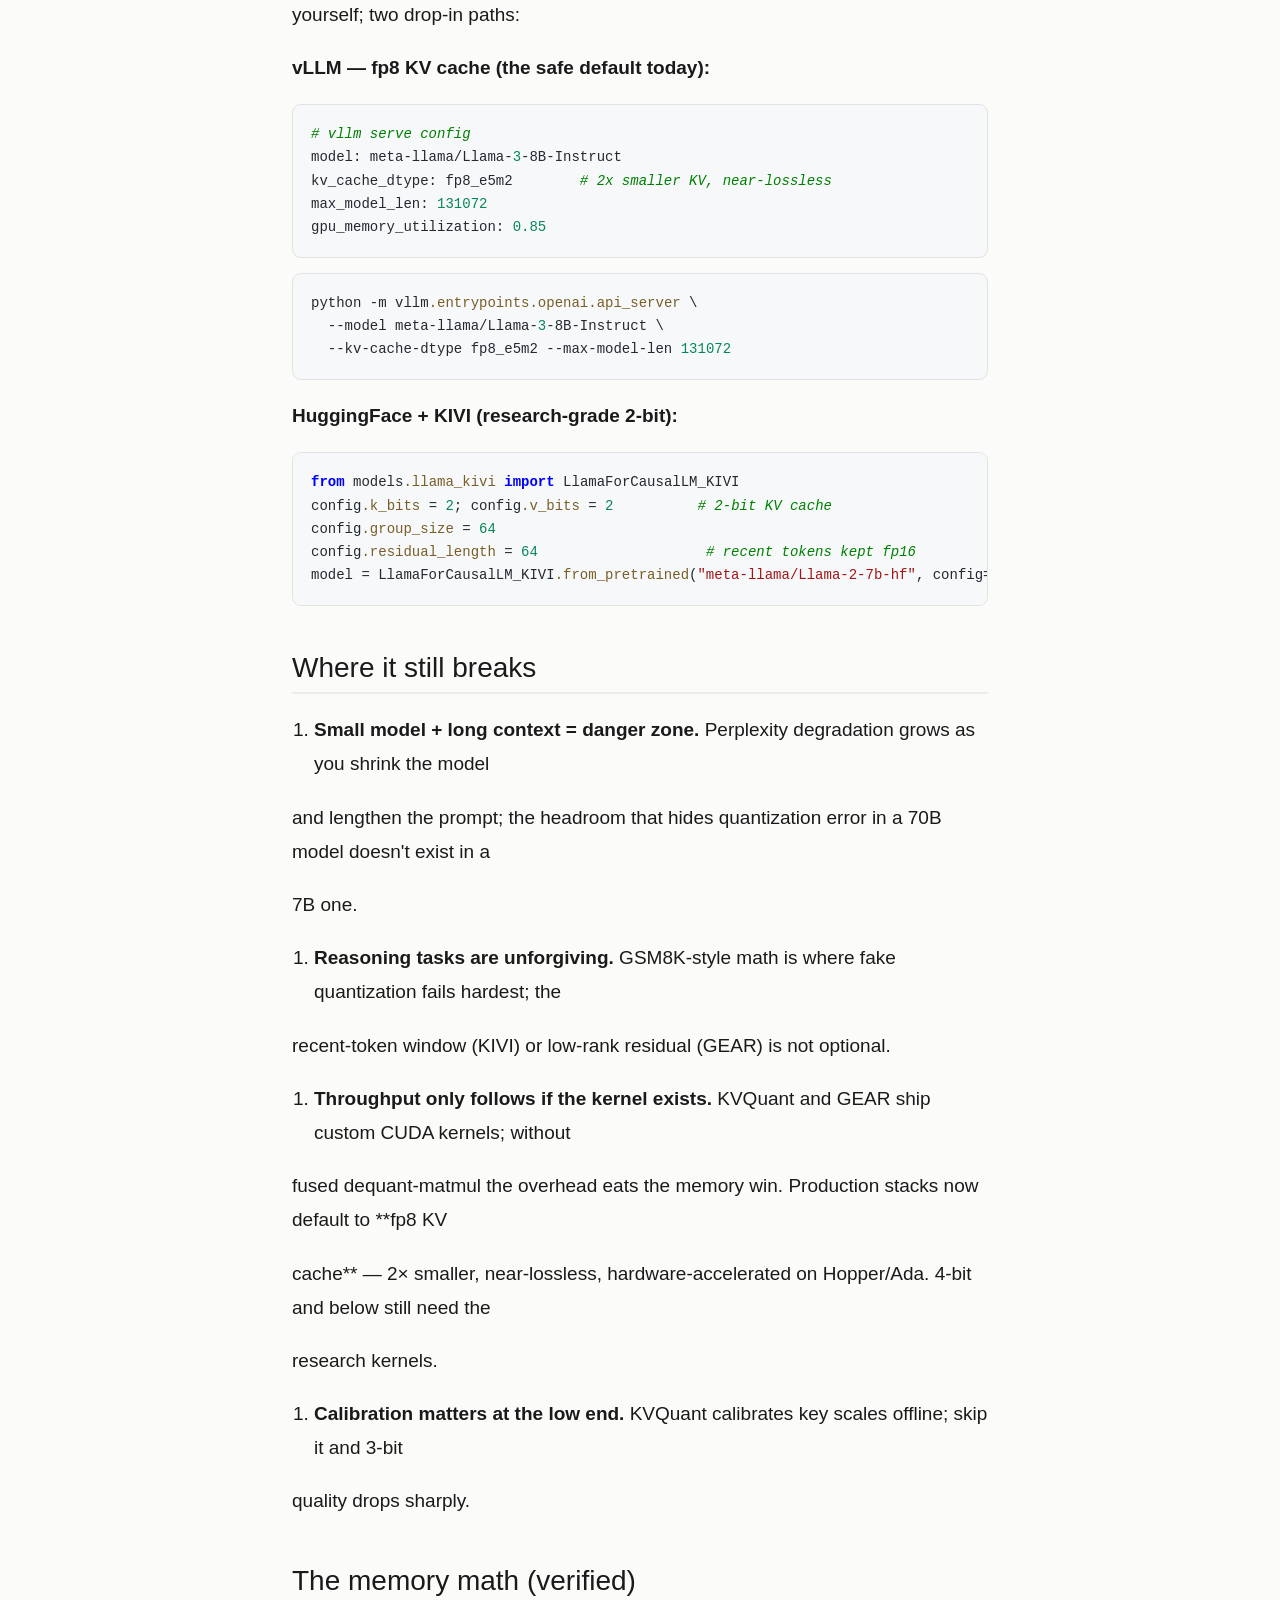
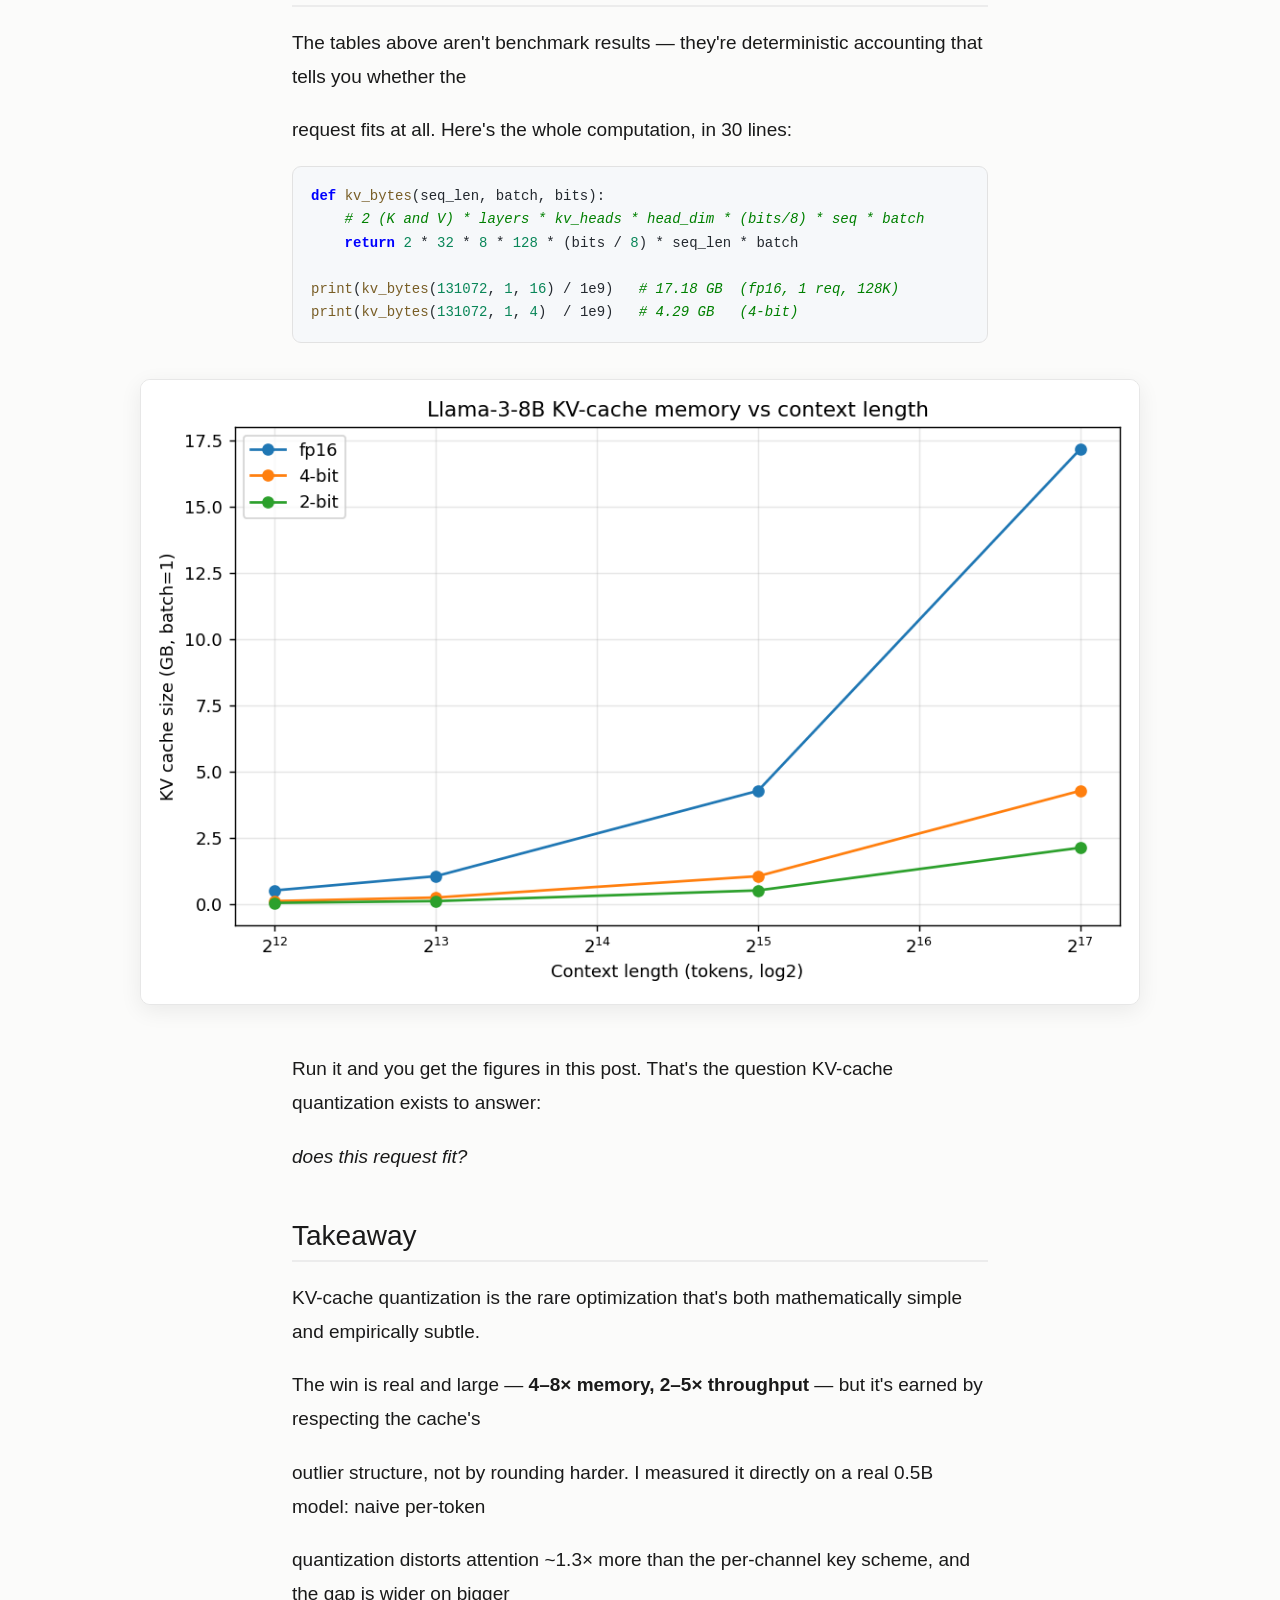
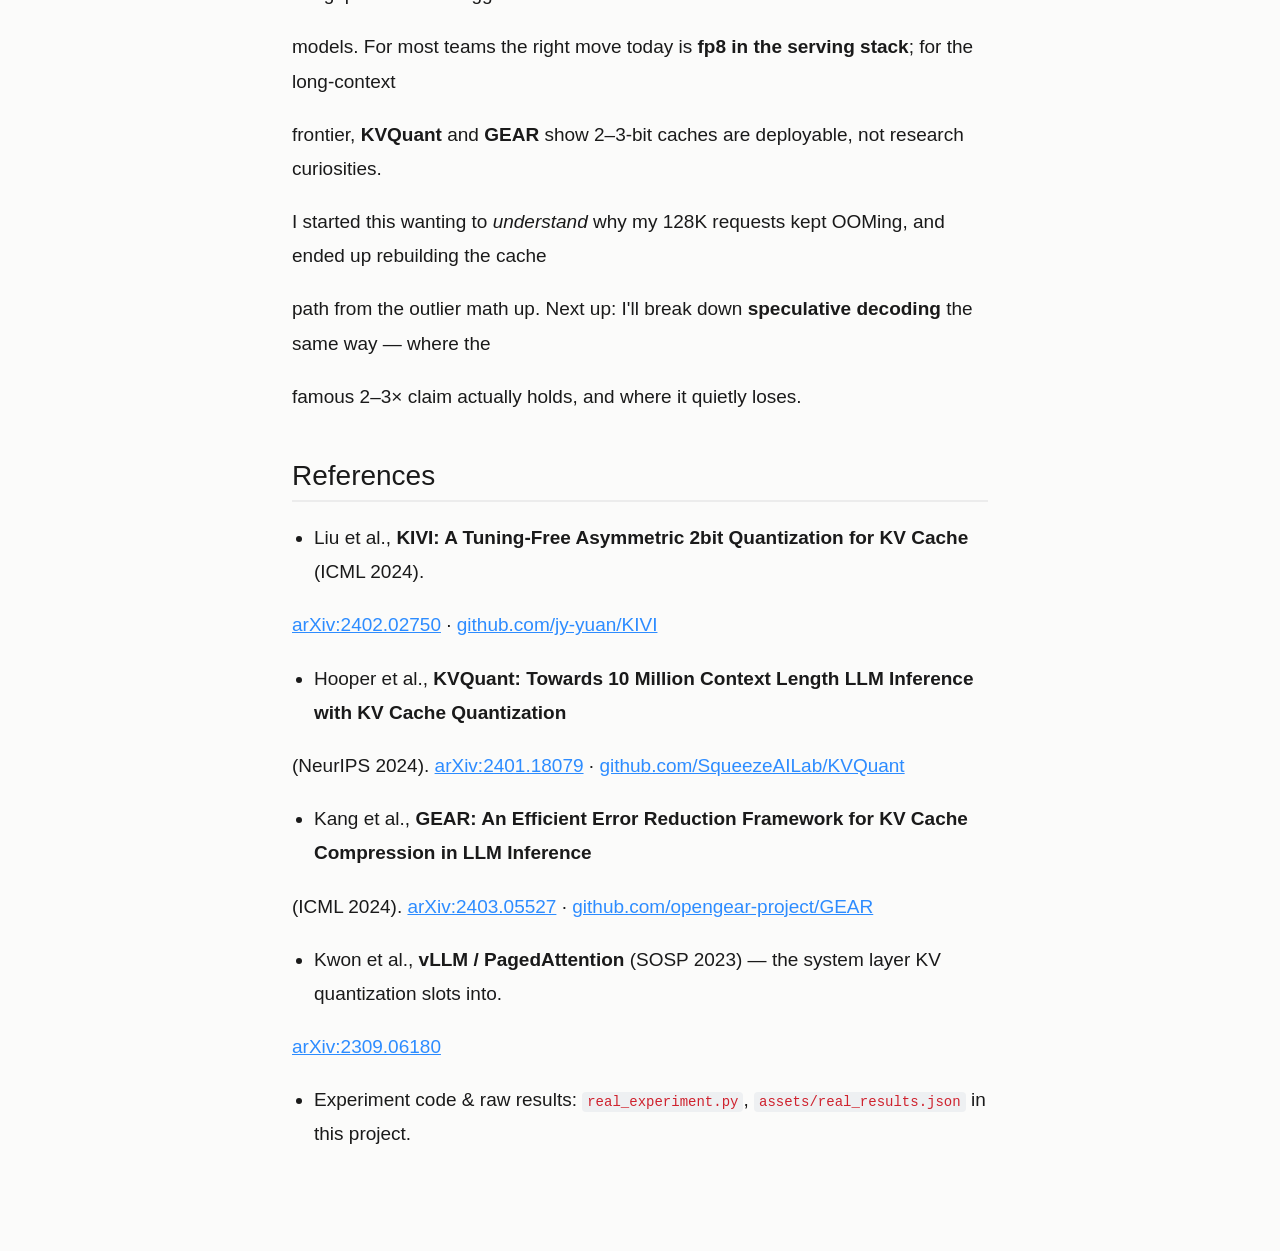
==== commit 1cc26004: "Swap in user-provided diagrams: 6 component figures" ====
--- a/kv-cache-quant/index.html
+++ b/kv-cache-quant/index.html
@@ -57,13 +57,14 @@
 <li><strong>What we measured:</strong> relative attention-score error <code>‖A − Â‖ / ‖A‖</code> after quantizing the KV cache.</li>
 </ul>
 <p>No synthetic tensors, no &quot;trust me&quot; — the activations are the model&#x27;s own.</p>
+<figure><a href="assets/diagram_qwen_arch.png" target="_blank"><img src="assets/diagram_qwen_arch.png"></a></figure>
 <h2>Component 1 — The cache is a tax that scales with tokens</h2>
 <p>Every transformer layer keeps the Key and Value vectors of every token it has seen, so attention doesn&#x27;t</p>
 <p>have to recompute them. That storage is:</p>
 <pre><code>KV_bytes = <span class="n">2</span> · n_layers · n_kv_heads · head_dim · bytes_per_elem · seq_len · batch</code></pre>
 <p>For <strong>Llama-3-8B</strong> (32 layers, 8 KV heads, head_dim 128) that&#x27;s <strong>128 KiB per token at fp16</strong>, and it</p>
 <p>grows linearly with both sequence length and batch. The picture below is the whole problem in one frame.</p>
-<figure><a href="assets/kv_flow.png" target="_blank"><img src="assets/kv_flow.png"></a></figure>
+<figure><a href="assets/diagram_memory_wall.png" target="_blank"><img src="assets/diagram_memory_wall.png"></a></figure>
 <table><thead><tr><th>Context (tokens)</th><th>fp16</th><th>8-bit</th><th>4-bit</th><th>2-bit</th></tr></thead><tbody><tr><td>4,096</td><td>0.54 GB</td><td>0.27 GB</td><td>0.13 GB</td><td>0.07 GB</td></tr><tr><td>8,192</td><td>1.07 GB</td><td>0.54 GB</td><td>0.27 GB</td><td>0.13 GB</td></tr><tr><td>32,768</td><td>4.29 GB</td><td>2.15 GB</td><td>1.07 GB</td><td>0.54 GB</td></tr><tr><td>131,072</td><td>17.18 GB</td><td>8.59 GB</td><td>4.29 GB</td><td>2.15 GB</td></tr></tbody></table>
 <p>Batch 64 requests at 32K: the fp16 cache alone is <strong>~275 GB</strong> — past any single GPU. Even 4-bit leaves</p>
 <p>~69 GB. This is why long-context serving is <strong>memory-bound</strong>: the GPU&#x27;s compute cores sit idle while the</p>
@@ -72,7 +73,7 @@
 <h2>Component 2 — I measured the trap myself</h2>
 <p>The obvious move is uniform, per-token quantization. That&#x27;s also the mistake. Here is the experiment, end</p>
 <p>to end:</p>
-<figure><a href="assets/exp_flow.png" target="_blank"><img src="assets/exp_flow.png"></a></figure>
+<figure><a href="assets/diagram_workflow.png" target="_blank"><img src="assets/diagram_workflow.png"></a></figure>
 <p>I fake-quantized the captured KV cache at <strong>2-bit and 4-bit</strong> under four schemes, recomputed attention</p>
 <p>scores, and measured the error. The bar chart is the measured result:</p>
 <figure><a href="assets/real_attn_err.png" target="_blank"><img src="assets/real_attn_err.png"></a></figure>
@@ -90,7 +91,7 @@
 <p>Why? Look at the distribution. Keys have a few <strong>fixed outlier channels</strong> (same channels, every token);</p>
 <p>values have no such pattern but are mixed by attention into the output. So keys want per-channel</p>
 <p>quantization, values want per-token. Uniform quantization ignores that and pays for it.</p>
-<figure><a href="assets/kv_asym.png" target="_blank"><img src="assets/kv_asym.png"></a></figure>
+<figure><a href="assets/diagram_asymmetric.png" target="_blank"><img src="assets/diagram_asymmetric.png"></a></figure>
 <p>The whole asymmetric scheme in a dozen lines:</p>
 <pre><code><span class="k">def</span> <span class="fn">fake_quant</span>(x, bits, dim):
     qmax = <span class="n">2</span> ** bits - <span class="n">1</span>
@@ -105,6 +106,7 @@
 <p>the bit-width.</p>
 <table><thead><tr><th>Method</th><th>Scheme</th><th>Bits</th><th>Quality</th><th>Memory / throughput</th></tr></thead><tbody><tr><td><strong>KIVI</strong> (ICML&#x27;24)</td><td>per-channel K, per-token V; recent tokens kept fp16</td><td>2</td><td>~2% drop on Llama-2/Mistral (GSM8K); Falcon needs 4-bit</td><td>2.6× peak mem, 4× larger batch, <strong>2.35–3.47× throughput</strong></td></tr><tr><td><strong>KVQuant</strong> (NeurIPS&#x27;24)</td><td>pre-RoPE per-channel K, non-uniform, dense-and-sparse (1% outliers)</td><td>3</td><td><strong>&lt;0.1 perplexity drop</strong> (WikiText-2, C4)</td><td>4.8× compression; LLaMA-7B at <strong>1M ctx on 1× A100</strong>, 10M on 8× GPU; ~1.7× matvec speedup</td></tr><tr><td><strong>GEAR</strong> (ICML&#x27;24)</td><td>quantization + low-rank error + sparse outliers</td><td>2</td><td>near-lossless; up to <strong>24.4% over SOTA</strong> at 2-bit</td><td>2.39× peak mem, <strong>2.1–5.07× throughput</strong></td></tr></tbody></table>
 <figure><a href="assets/bench.png" target="_blank"><img src="assets/bench.png"></a></figure>
+<figure><a href="assets/diagram_schemes.png" target="_blank"><img src="assets/diagram_schemes.png"></a></figure>
 <ul>
 <li><strong>KIVI is the pragmatic default.</strong> Tuning-free, plug-and-play, ships as a HuggingFace wrapper. The</li>
 </ul>
@@ -124,7 +126,7 @@
 <h2>Component 4 — Serving architecture &amp; manifests</h2>
 <p>This isn&#x27;t a research curiosity you bolt on by hand — it slots into the paged-memory path every modern</p>
 <p>server already runs:</p>
-<figure><a href="assets/kv_serve.png" target="_blank"><img src="assets/kv_serve.png"></a></figure>
+<figure><a href="assets/diagram_serving.png" target="_blank"><img src="assets/diagram_serving.png"></a></figure>
 <p>For the long-context frontier, KVQuant and GEAR ship CUDA kernels that fuse dequant into the matmul —</p>
 <p>without that fusion, the quantization overhead eats the memory win. In practice you rarely write the kernel</p>
 <p>yourself; two drop-in paths:</p>
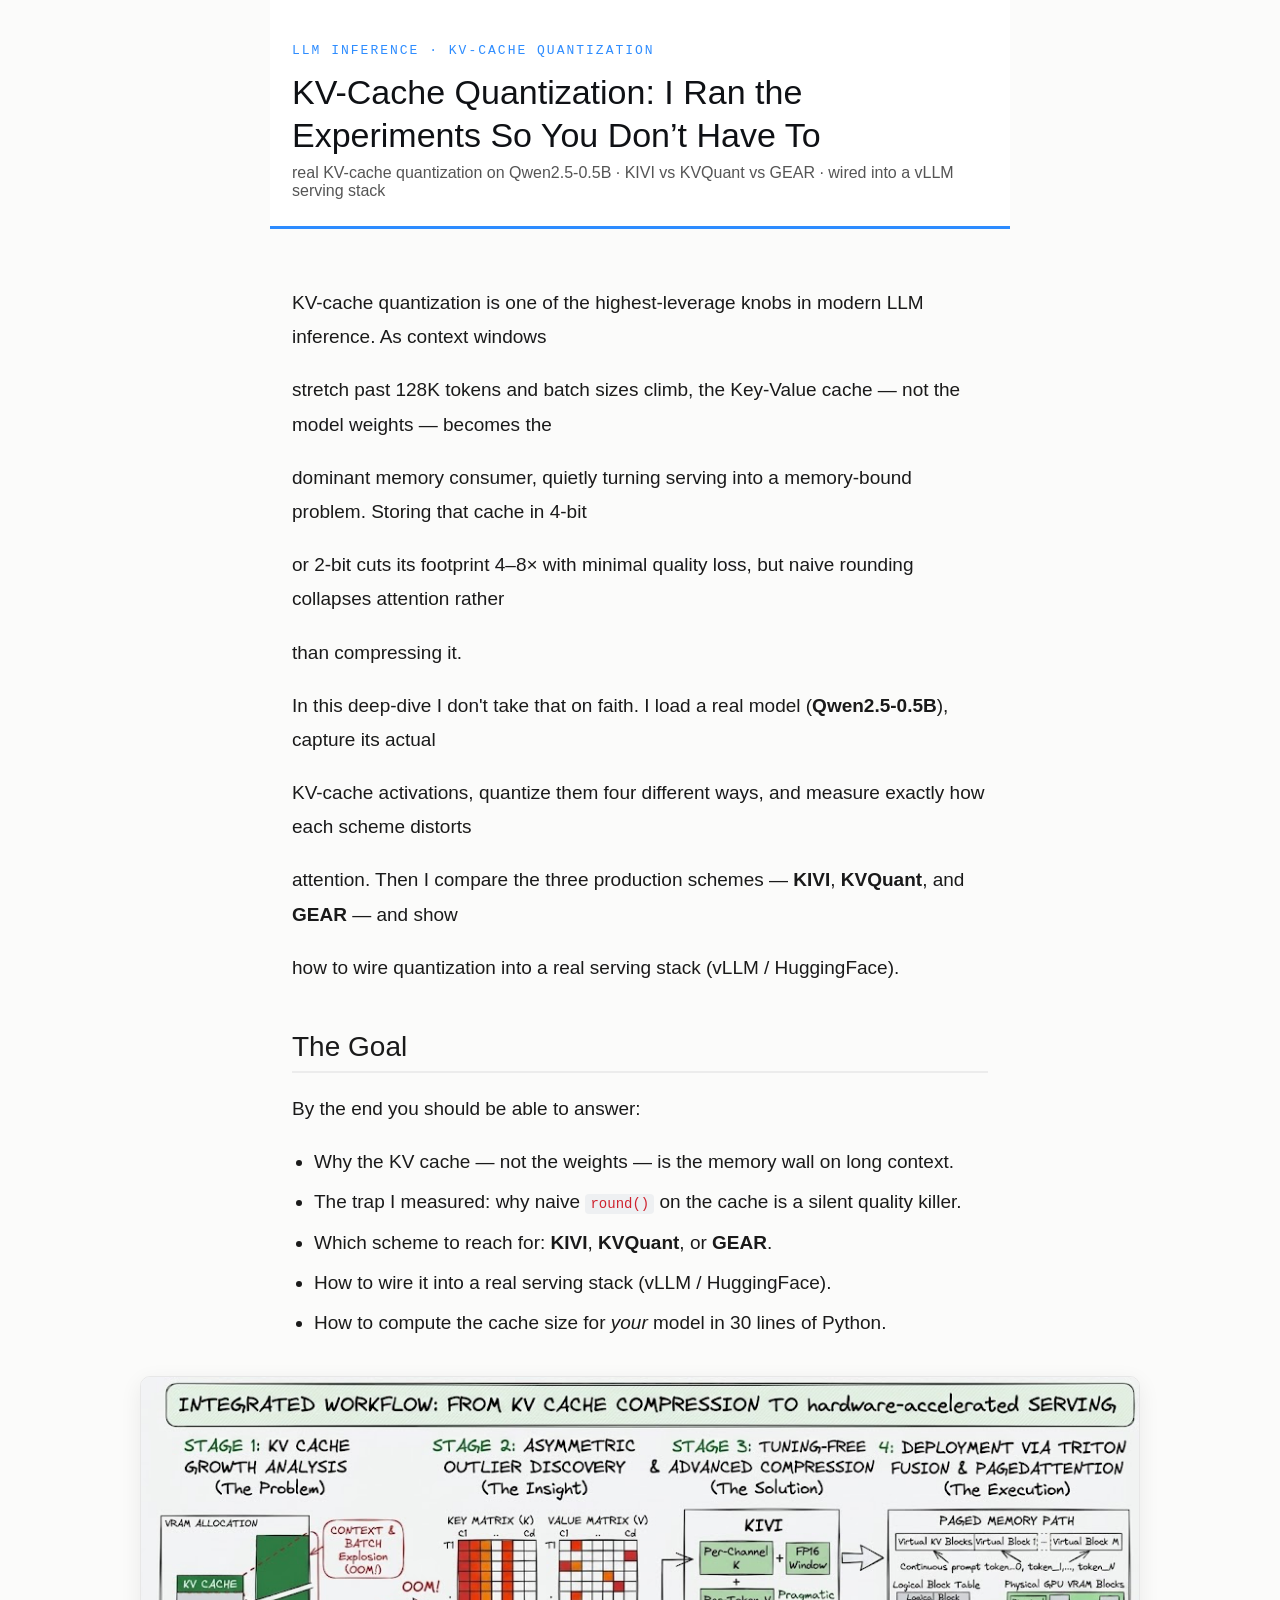
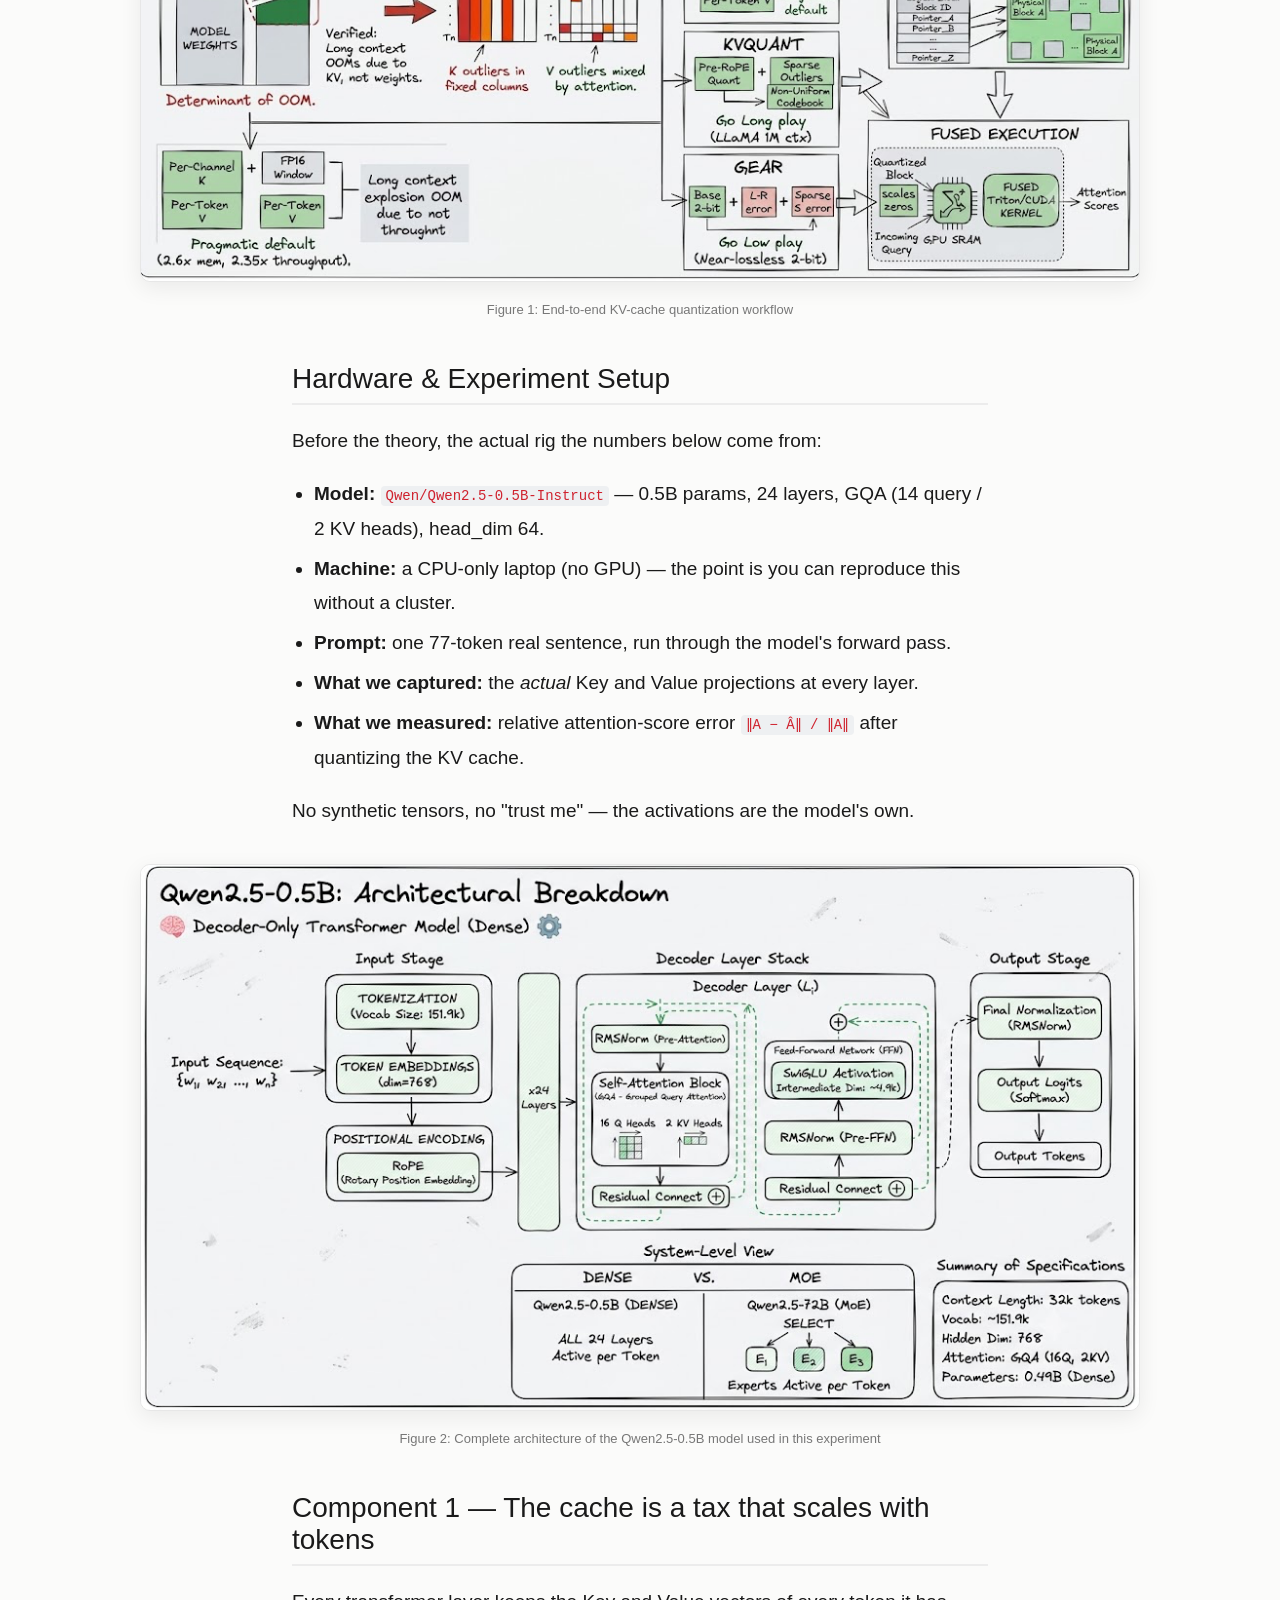
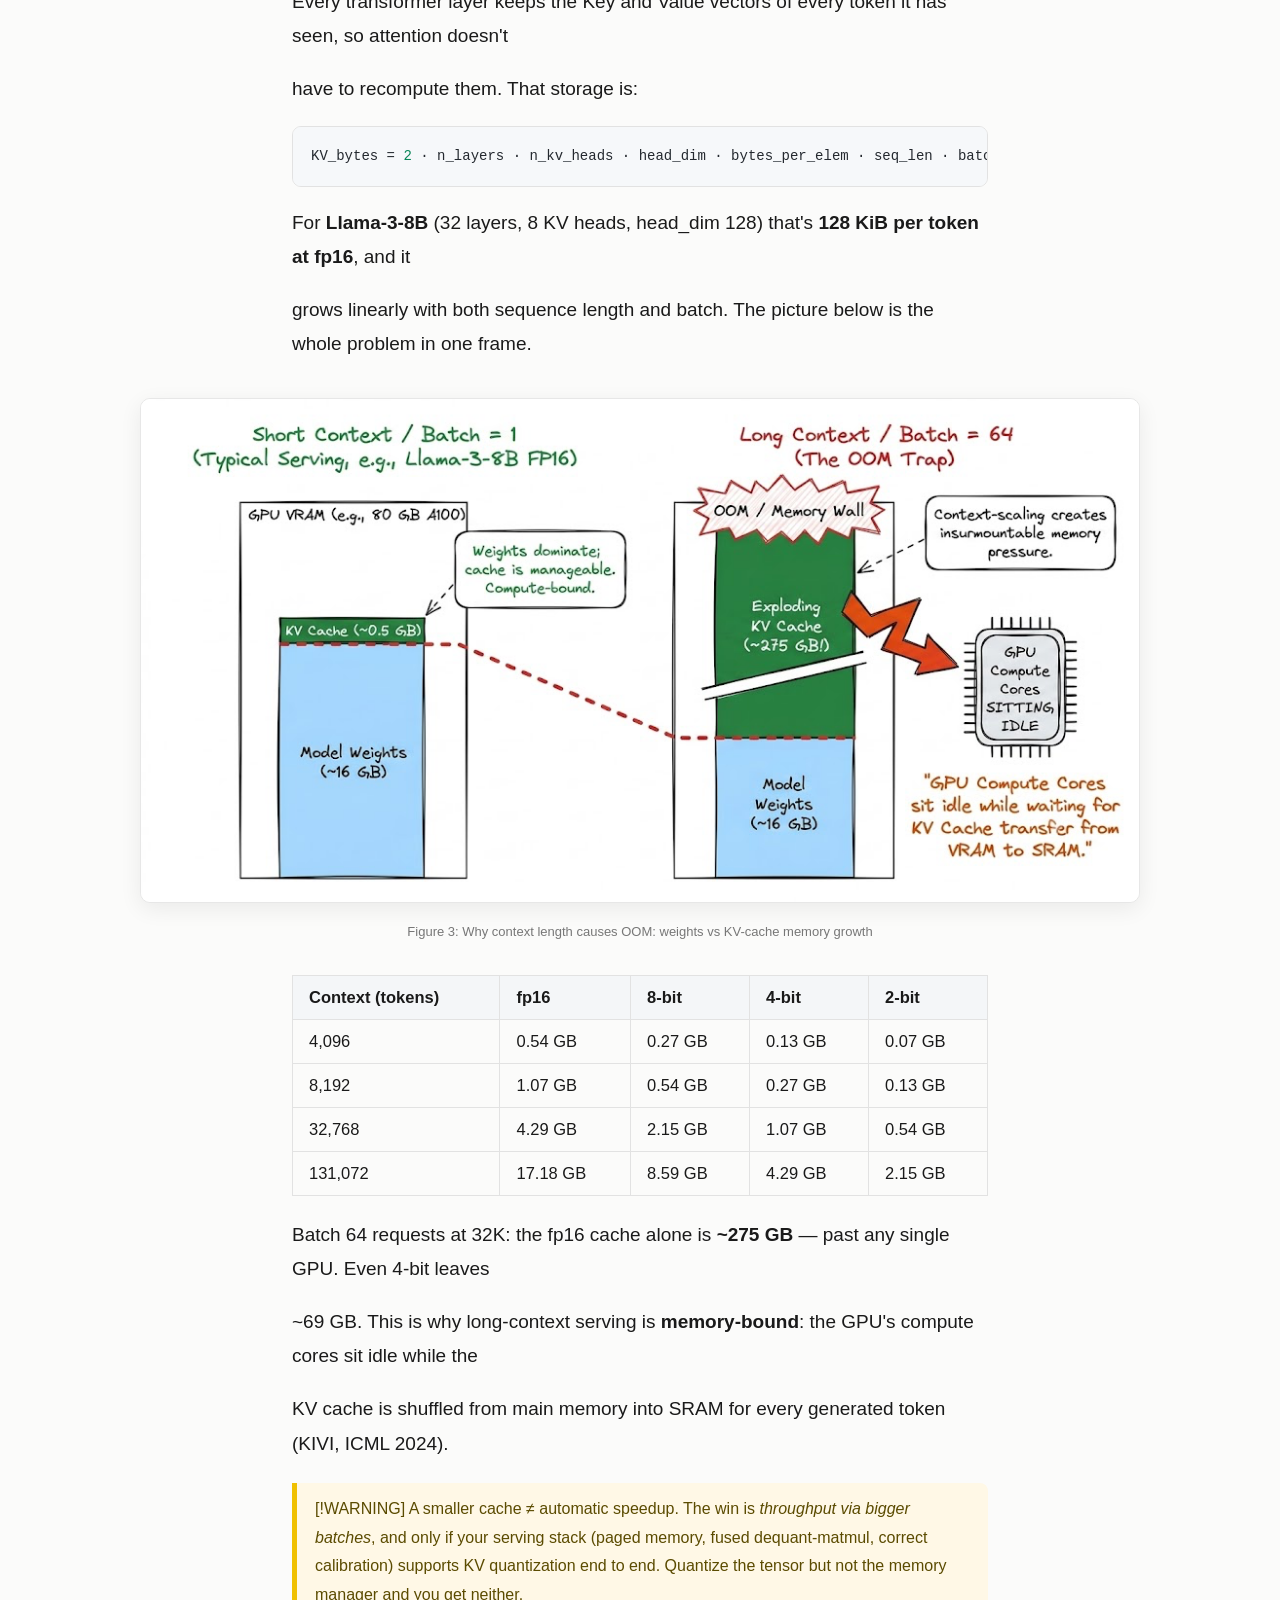
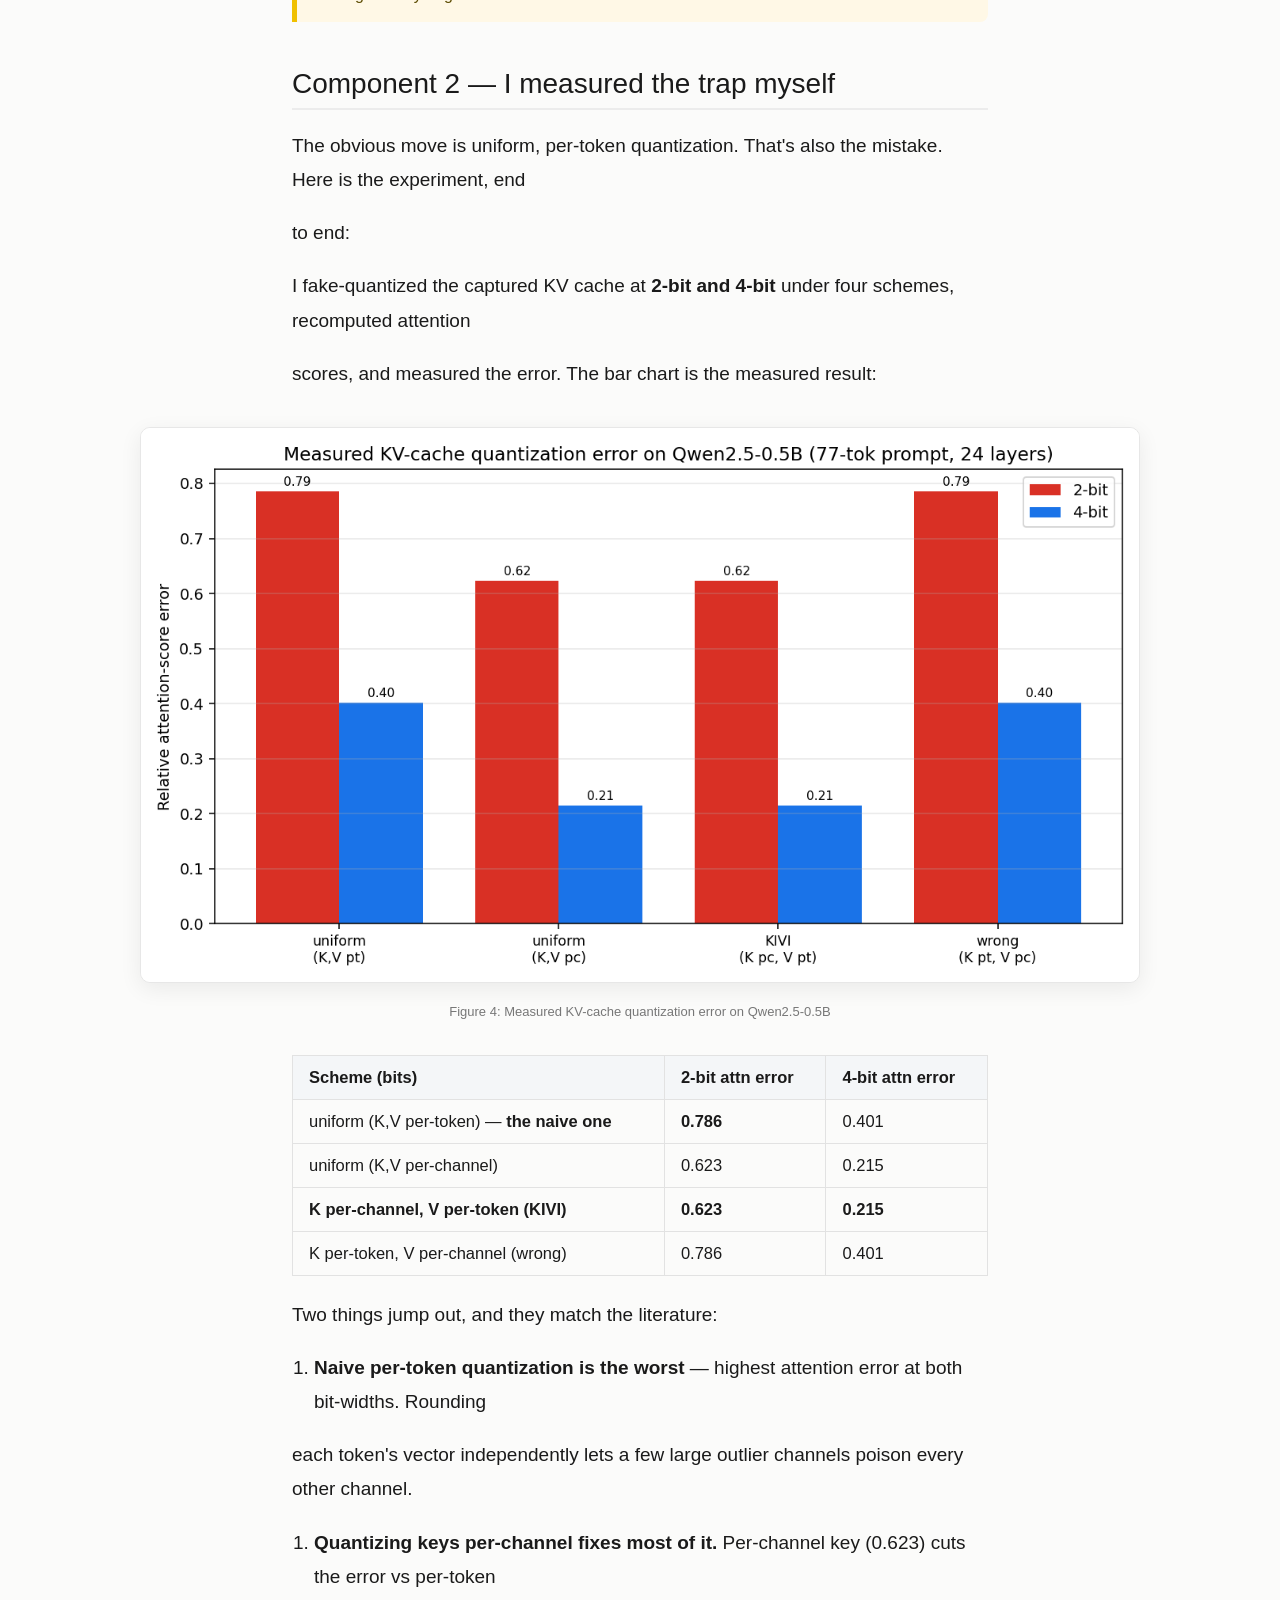
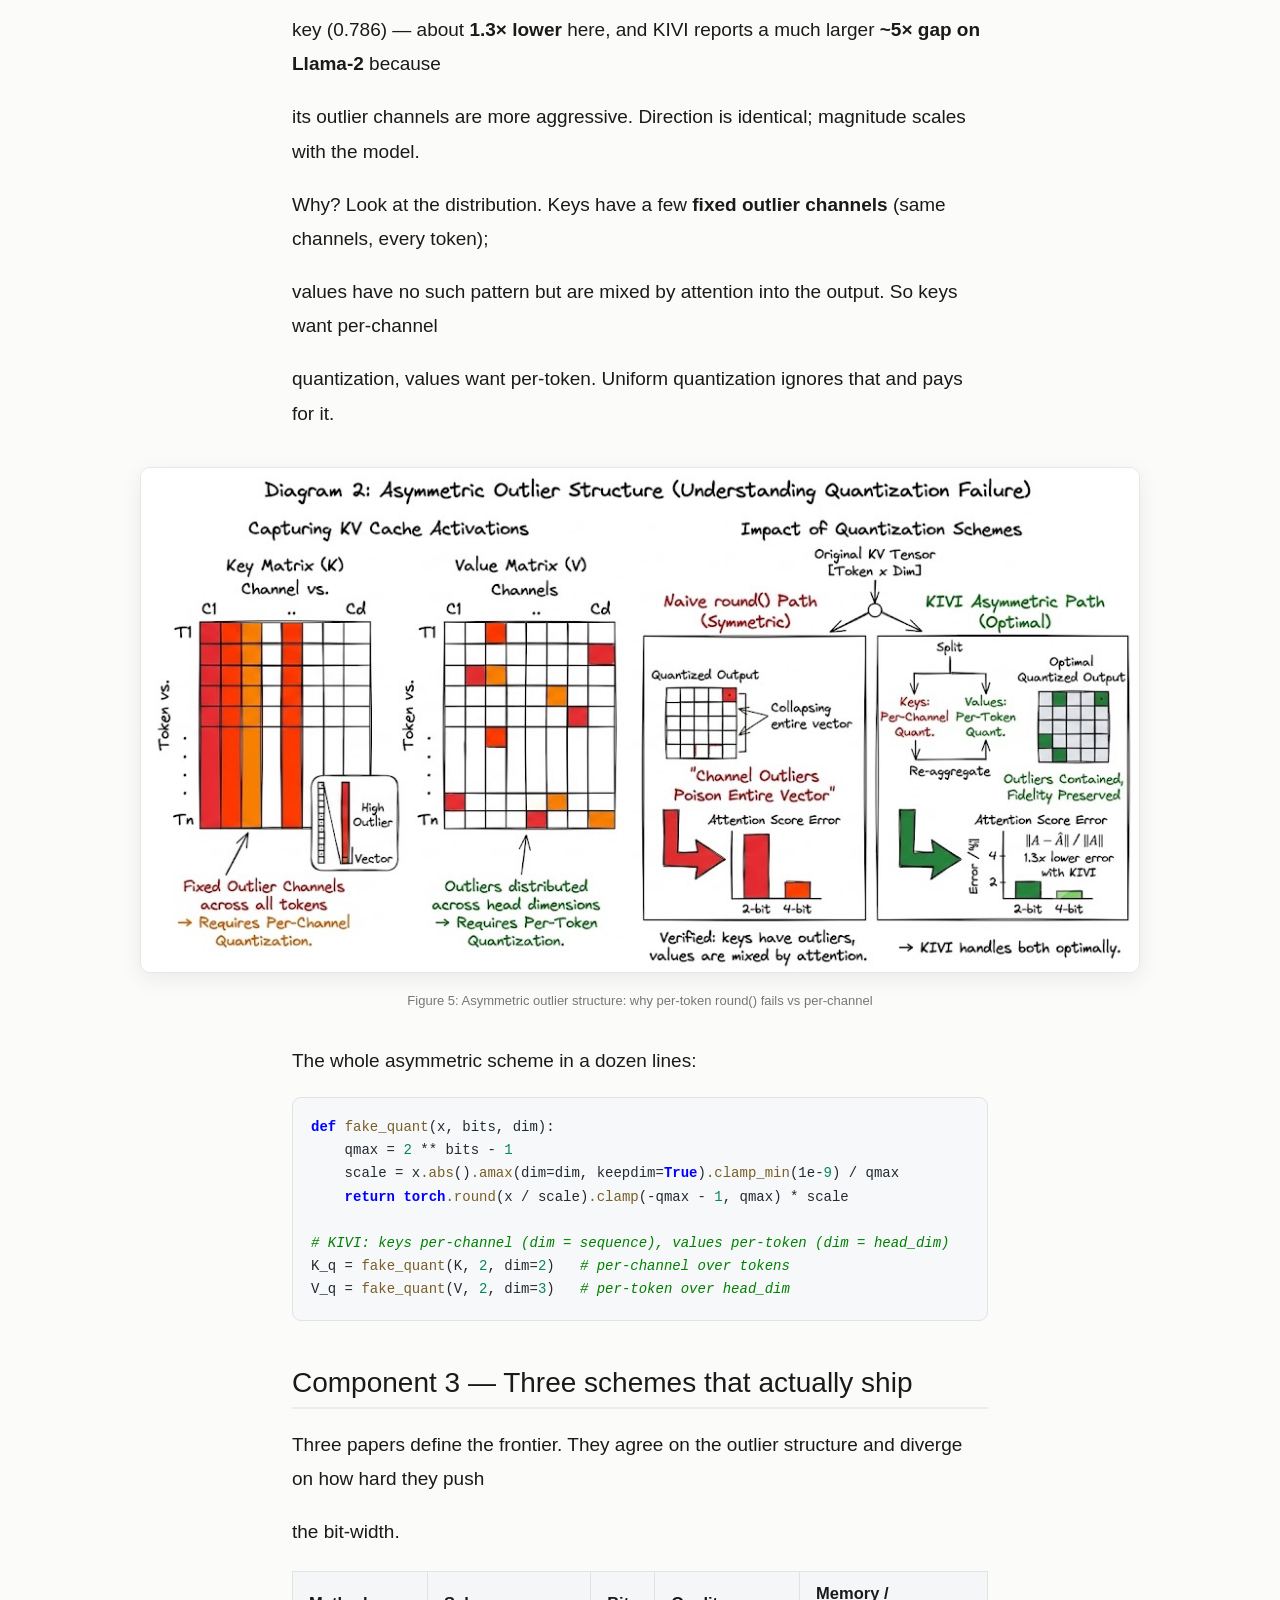
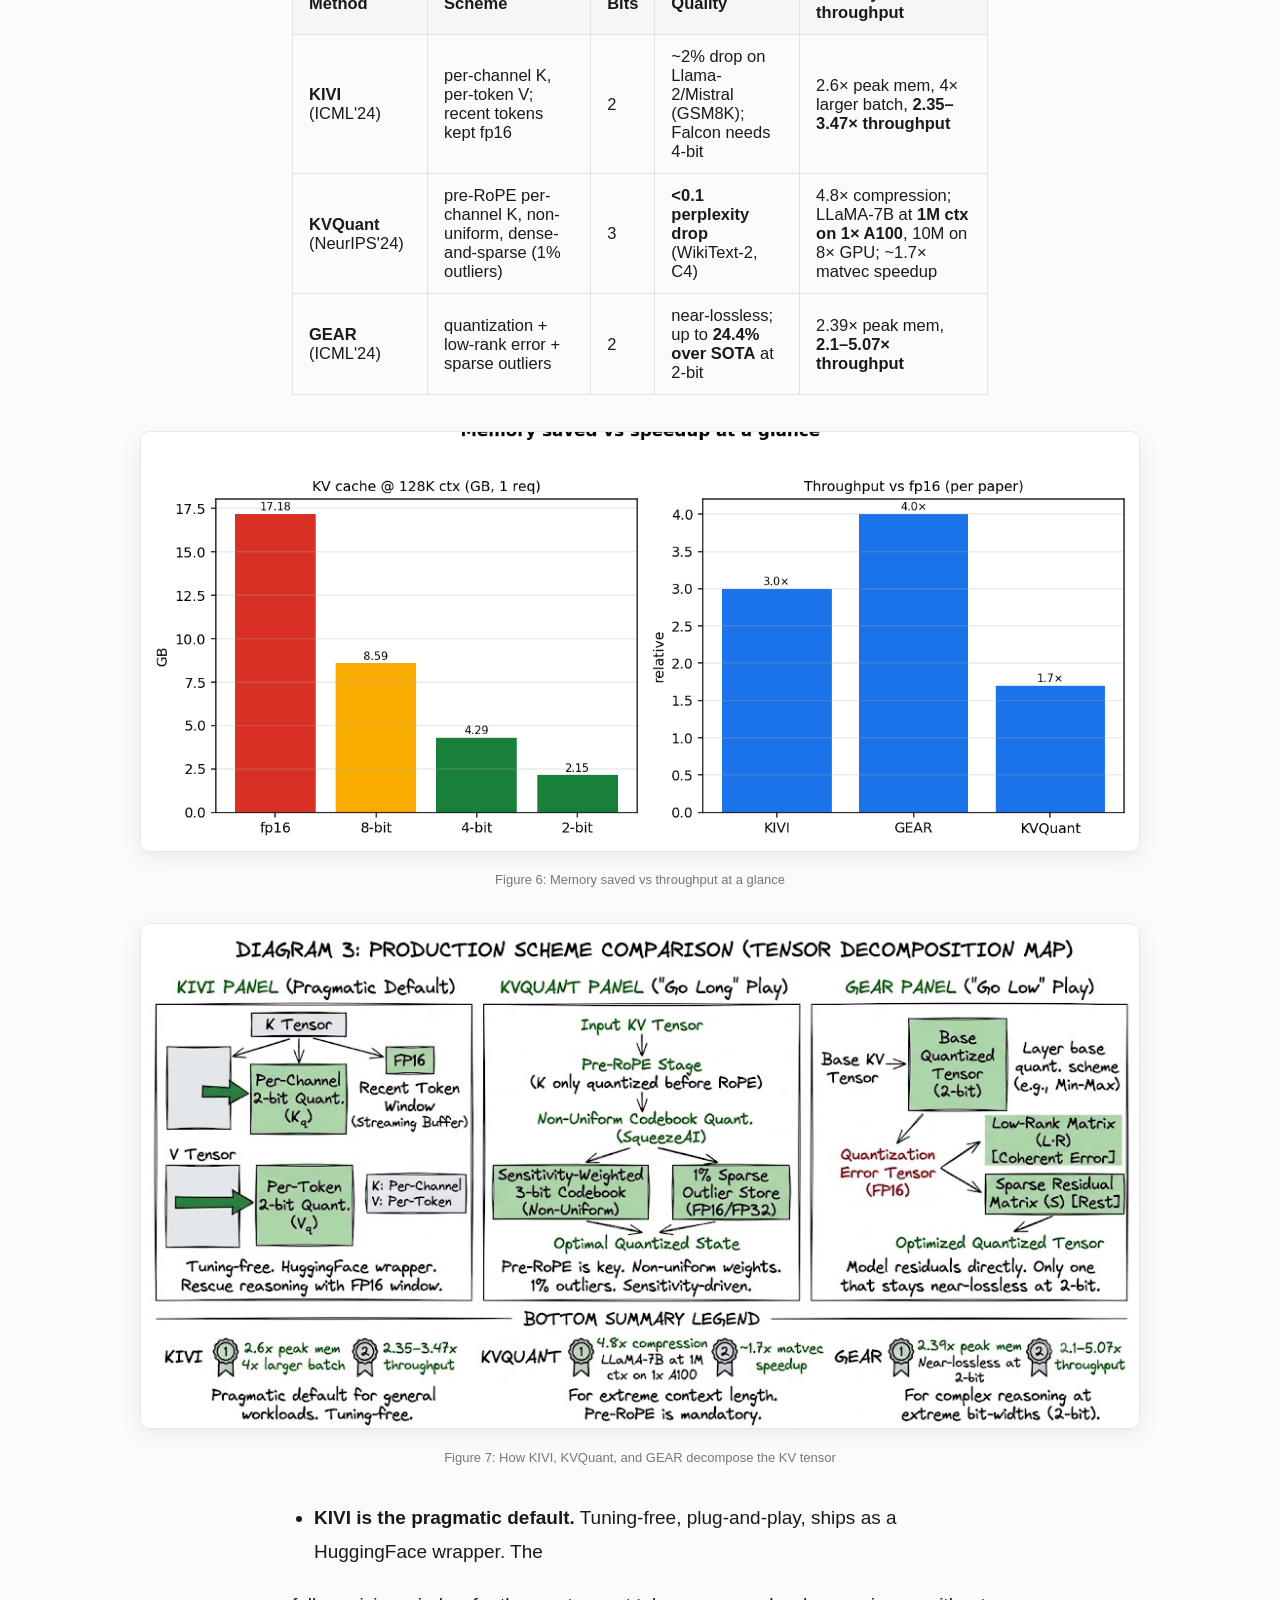
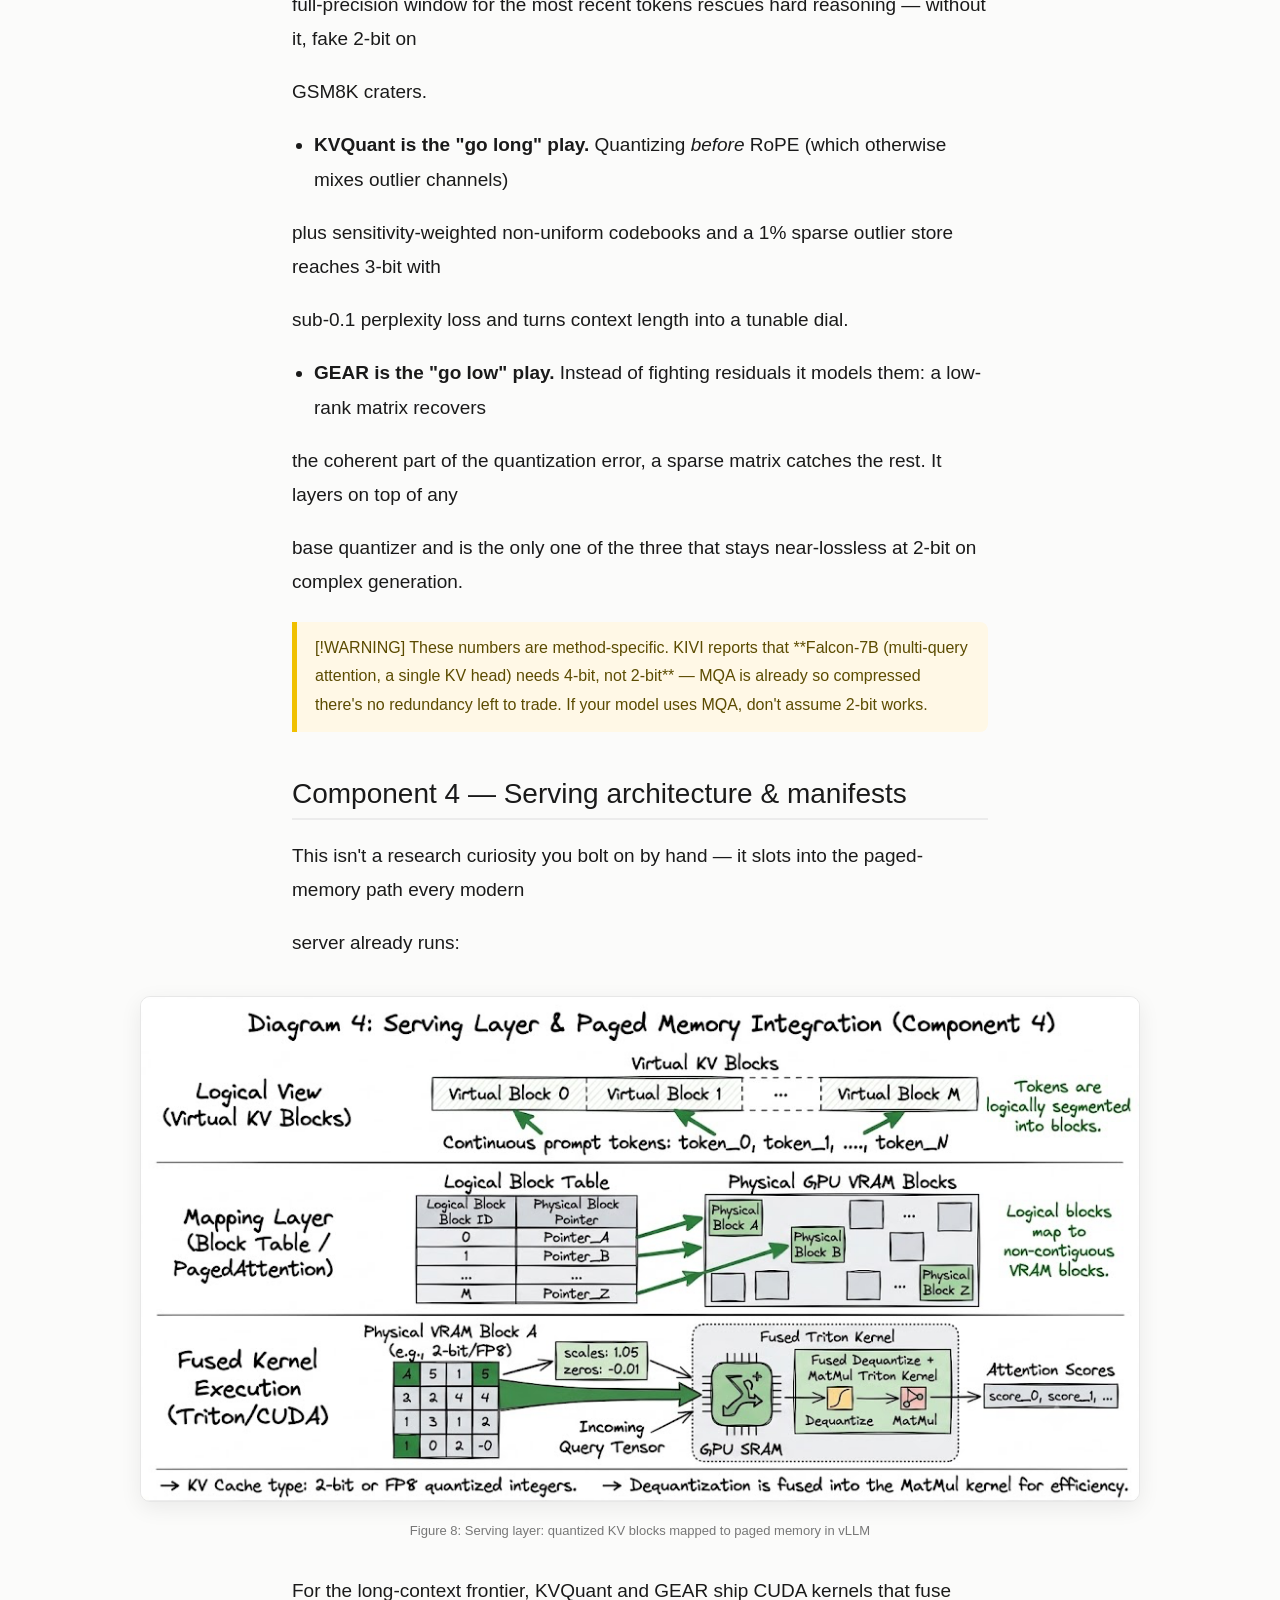
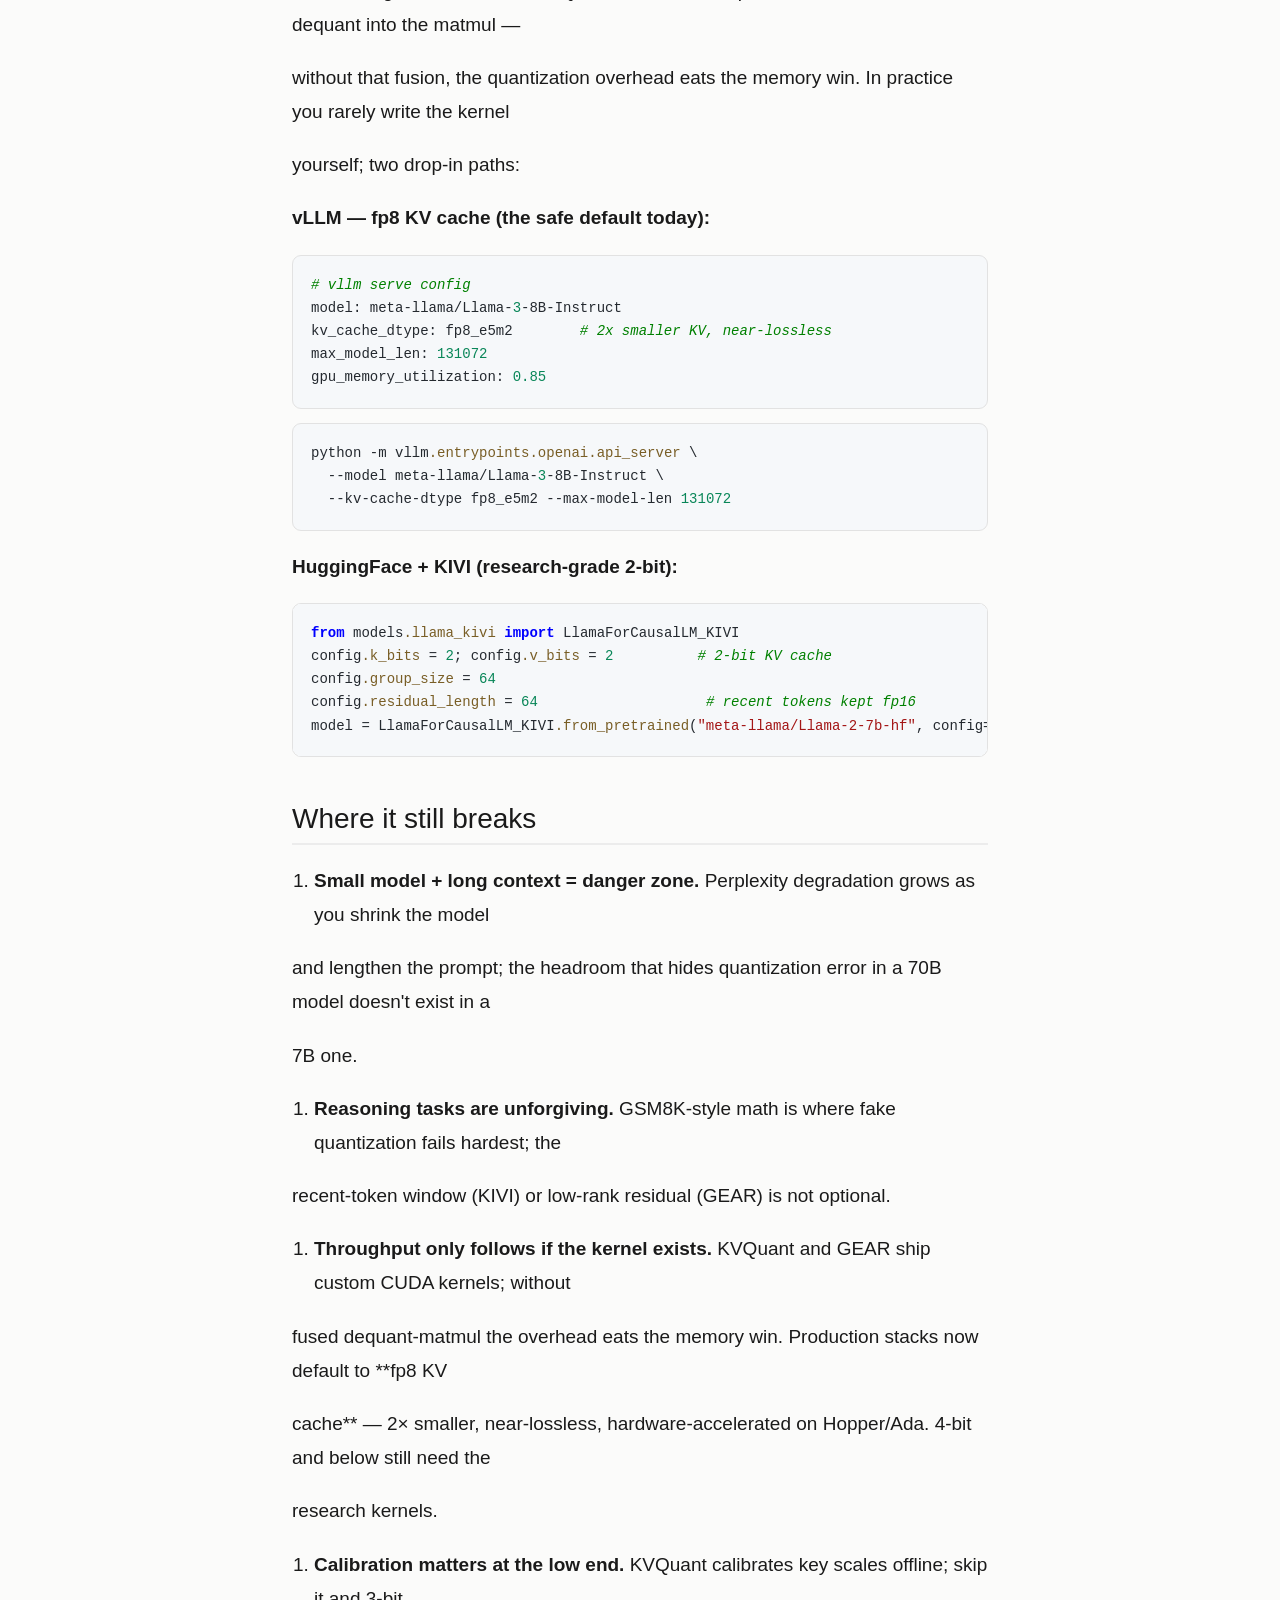
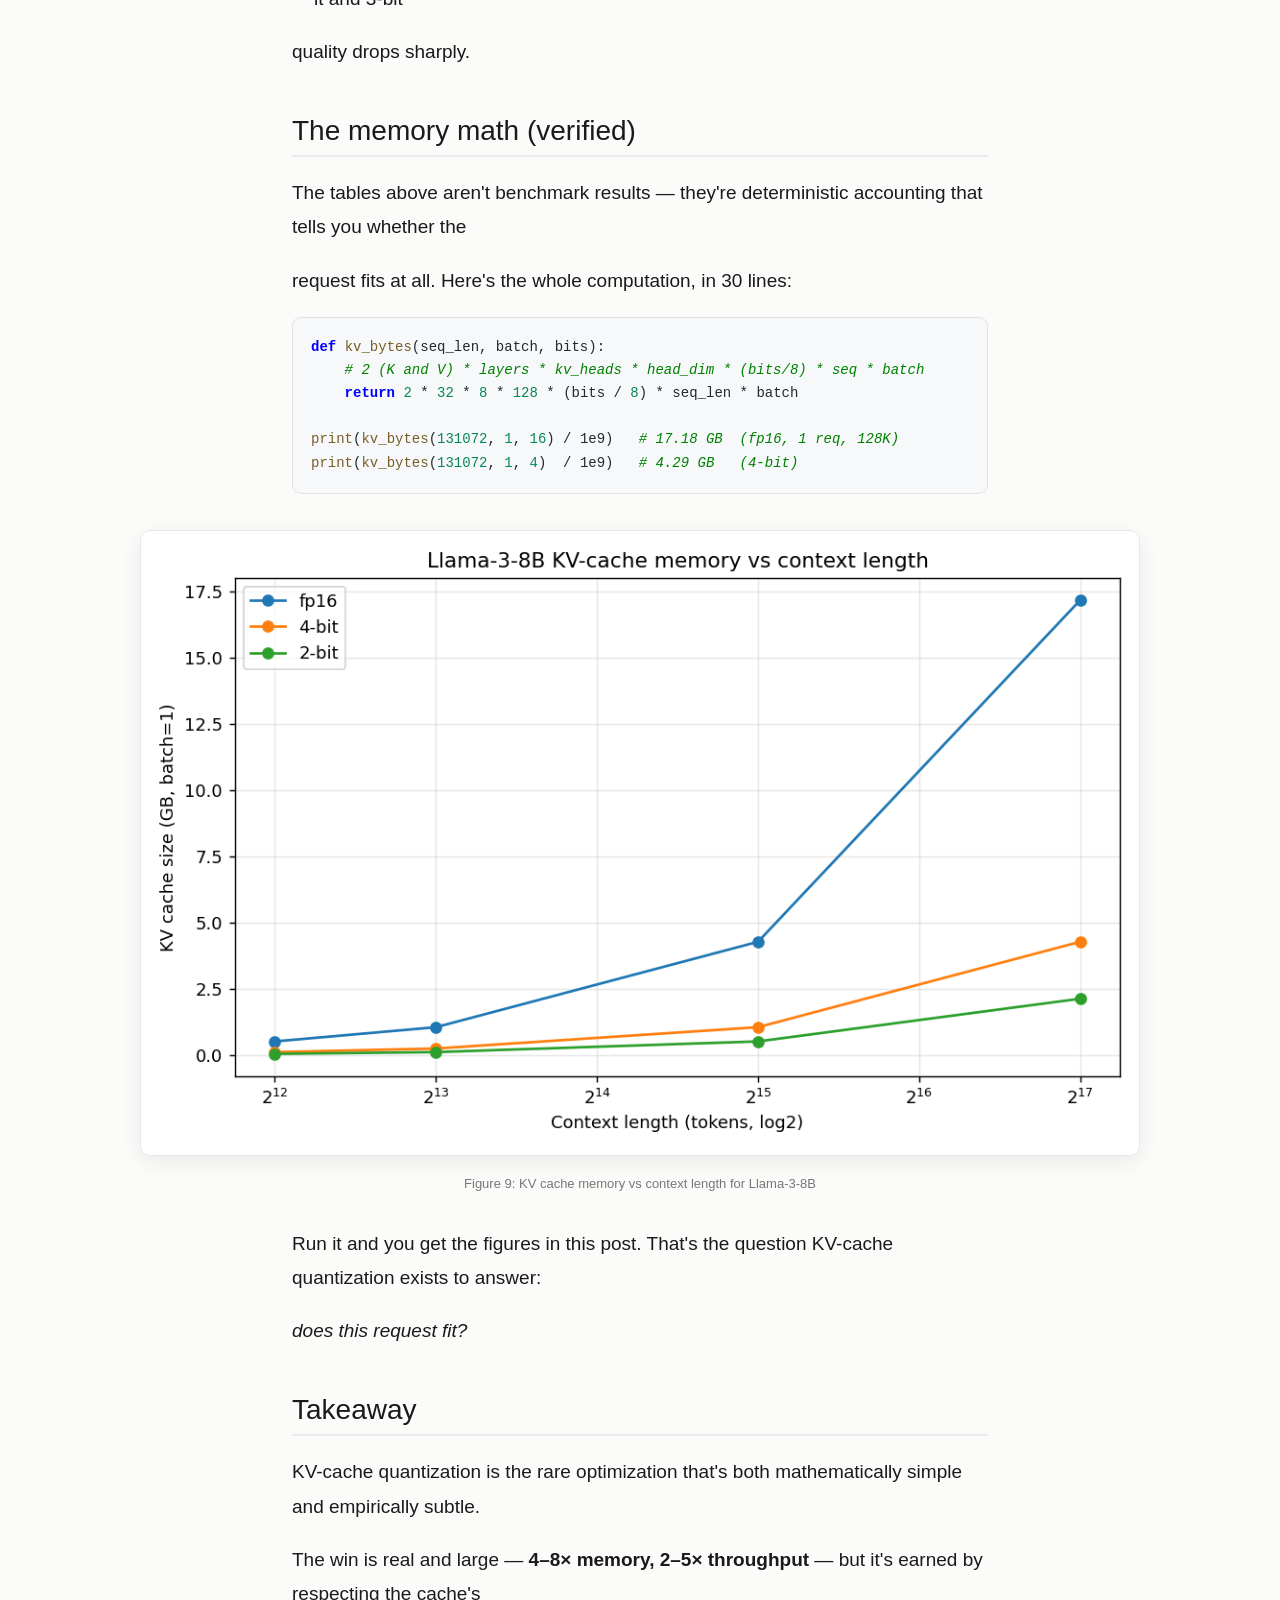
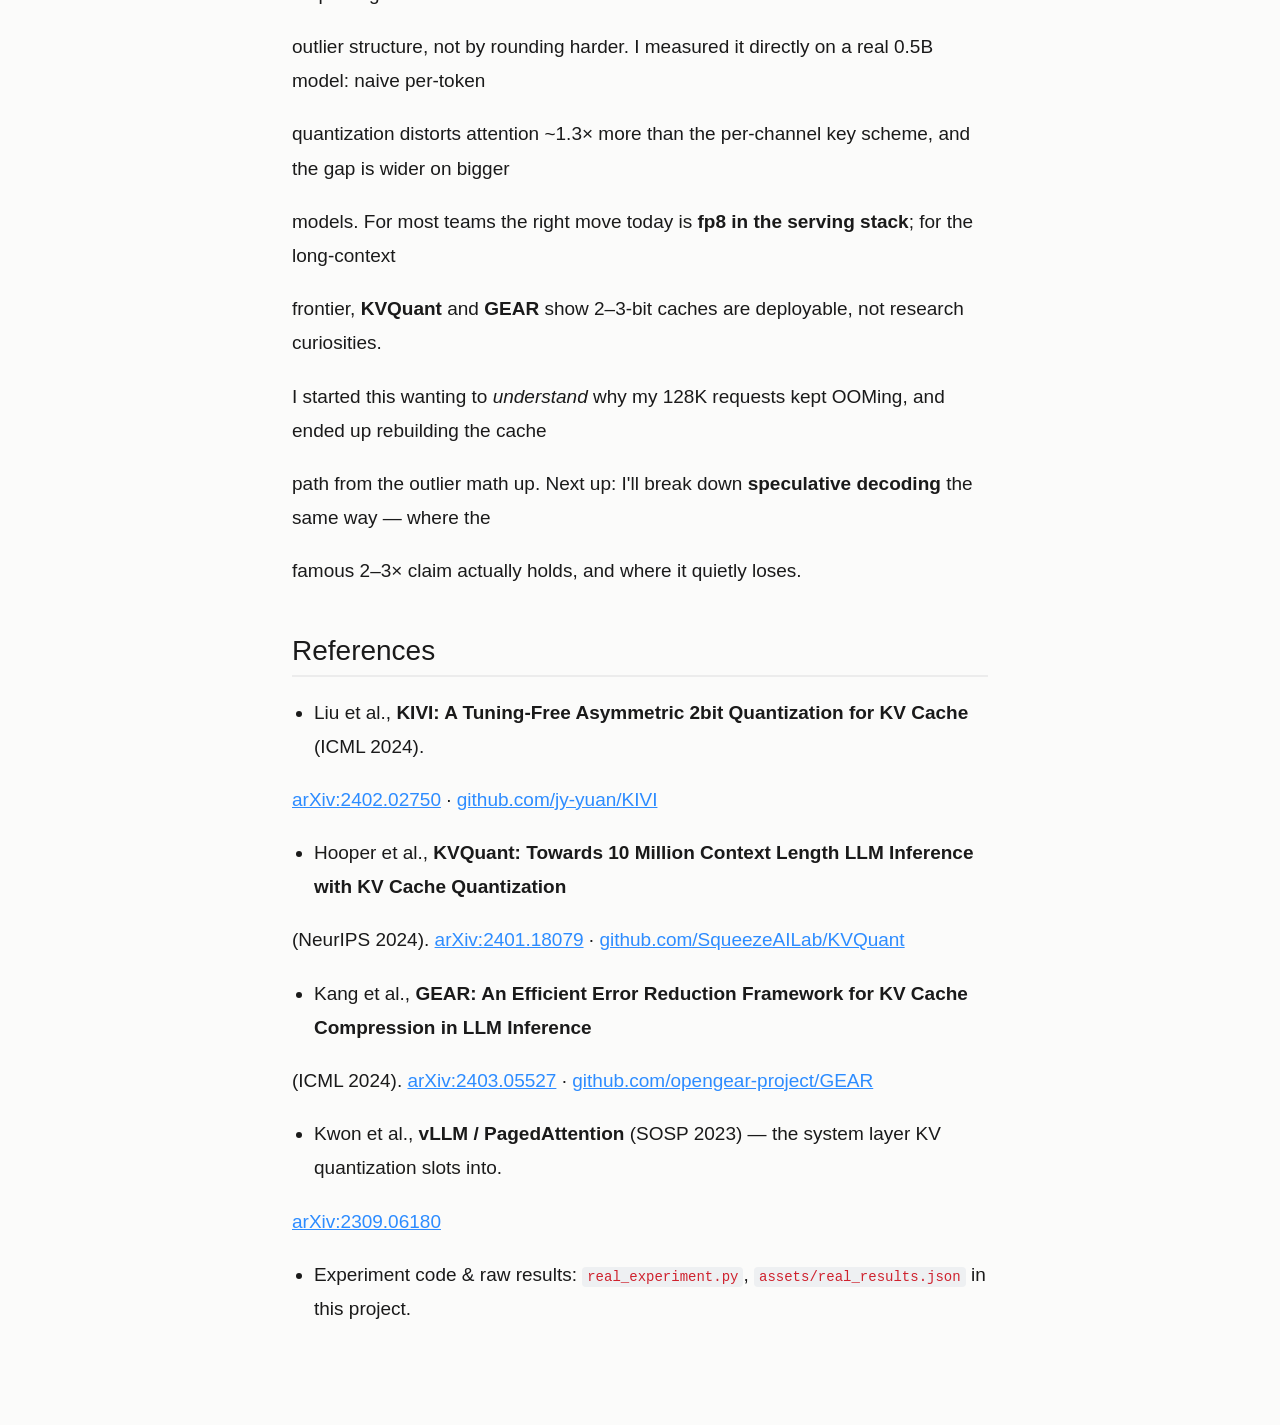
==== commit 81dc41fb: "Fix hero (was triton), add numbered figure captions, move workflow to overview" ====
--- a/kv-cache-quant/index.html
+++ b/kv-cache-quant/index.html
@@ -29,7 +29,7 @@
 th { background:#f4f6f8; }
 ul,ol { padding-left:22px; }
 li { margin:6px 0; }
-</style></head><body><div class="hero"><div class="k">LLM Inference · Triton Kernels</div><h1>I Wrote the Three Attention Kernels That Run LLM Inference — in Portable Triton, on a Free Colab T4</h1><p>from-scratch prefill · split-KV decode · paged KV-cache attention — validated vs PyTorch SDPA</p></div><div class="wrap"><p>KV-cache quantization is one of the highest-leverage knobs in modern LLM inference. As context windows</p>
+</style></head><body><div class="hero"><div class="k">LLM INFERENCE · KV-CACHE QUANTIZATION</div><h1>KV-Cache Quantization: I Ran the Experiments So You Don’t Have To</h1><p>real KV-cache quantization on Qwen2.5-0.5B · KIVI vs KVQuant vs GEAR · wired into a vLLM serving stack</p></div><div class="wrap"><p>KV-cache quantization is one of the highest-leverage knobs in modern LLM inference. As context windows</p>
 <p>stretch past 128K tokens and batch sizes climb, the Key-Value cache — not the model weights — becomes the</p>
 <p>dominant memory consumer, quietly turning serving into a memory-bound problem. Storing that cache in 4-bit</p>
 <p>or 2-bit cuts its footprint 4–8× with minimal quality loss, but naive rounding collapses attention rather</p>
@@ -47,6 +47,7 @@
 <li>How to wire it into a real serving stack (vLLM / HuggingFace).</li>
 <li>How to compute the cache size for <em>your</em> model in 30 lines of Python.</li>
 </ul>
+<figure><a href="assets/diagram_workflow.png?v=7" target="_blank"><img src="assets/diagram_workflow.png?v=7"></a><figcaption>Figure 1: End-to-end KV-cache quantization workflow</figcaption></figure>
 <h2>Hardware &amp; Experiment Setup</h2>
 <p>Before the theory, the actual rig the numbers below come from:</p>
 <ul>
@@ -57,14 +58,14 @@
 <li><strong>What we measured:</strong> relative attention-score error <code>‖A − Â‖ / ‖A‖</code> after quantizing the KV cache.</li>
 </ul>
 <p>No synthetic tensors, no &quot;trust me&quot; — the activations are the model&#x27;s own.</p>
-<figure><a href="assets/diagram_qwen_arch.png" target="_blank"><img src="assets/diagram_qwen_arch.png"></a></figure>
+<figure><a href="assets/diagram_qwen_arch.png?v=7" target="_blank"><img src="assets/diagram_qwen_arch.png?v=7"></a><figcaption>Figure 2: Complete architecture of the Qwen2.5-0.5B model used in this experiment</figcaption></figure>
 <h2>Component 1 — The cache is a tax that scales with tokens</h2>
 <p>Every transformer layer keeps the Key and Value vectors of every token it has seen, so attention doesn&#x27;t</p>
 <p>have to recompute them. That storage is:</p>
 <pre><code>KV_bytes = <span class="n">2</span> · n_layers · n_kv_heads · head_dim · bytes_per_elem · seq_len · batch</code></pre>
 <p>For <strong>Llama-3-8B</strong> (32 layers, 8 KV heads, head_dim 128) that&#x27;s <strong>128 KiB per token at fp16</strong>, and it</p>
 <p>grows linearly with both sequence length and batch. The picture below is the whole problem in one frame.</p>
-<figure><a href="assets/diagram_memory_wall.png" target="_blank"><img src="assets/diagram_memory_wall.png"></a></figure>
+<figure><a href="assets/diagram_memory_wall.png?v=7" target="_blank"><img src="assets/diagram_memory_wall.png?v=7"></a><figcaption>Figure 3: Why context length causes OOM: weights vs KV-cache memory growth</figcaption></figure>
 <table><thead><tr><th>Context (tokens)</th><th>fp16</th><th>8-bit</th><th>4-bit</th><th>2-bit</th></tr></thead><tbody><tr><td>4,096</td><td>0.54 GB</td><td>0.27 GB</td><td>0.13 GB</td><td>0.07 GB</td></tr><tr><td>8,192</td><td>1.07 GB</td><td>0.54 GB</td><td>0.27 GB</td><td>0.13 GB</td></tr><tr><td>32,768</td><td>4.29 GB</td><td>2.15 GB</td><td>1.07 GB</td><td>0.54 GB</td></tr><tr><td>131,072</td><td>17.18 GB</td><td>8.59 GB</td><td>4.29 GB</td><td>2.15 GB</td></tr></tbody></table>
 <p>Batch 64 requests at 32K: the fp16 cache alone is <strong>~275 GB</strong> — past any single GPU. Even 4-bit leaves</p>
 <p>~69 GB. This is why long-context serving is <strong>memory-bound</strong>: the GPU&#x27;s compute cores sit idle while the</p>
@@ -73,10 +74,9 @@
 <h2>Component 2 — I measured the trap myself</h2>
 <p>The obvious move is uniform, per-token quantization. That&#x27;s also the mistake. Here is the experiment, end</p>
 <p>to end:</p>
-<figure><a href="assets/diagram_workflow.png" target="_blank"><img src="assets/diagram_workflow.png"></a></figure>
 <p>I fake-quantized the captured KV cache at <strong>2-bit and 4-bit</strong> under four schemes, recomputed attention</p>
 <p>scores, and measured the error. The bar chart is the measured result:</p>
-<figure><a href="assets/real_attn_err.png" target="_blank"><img src="assets/real_attn_err.png"></a></figure>
+<figure><a href="assets/real_attn_err.png?v=7" target="_blank"><img src="assets/real_attn_err.png?v=7"></a><figcaption>Figure 4: Measured KV-cache quantization error on Qwen2.5-0.5B</figcaption></figure>
 <table><thead><tr><th>Scheme (bits)</th><th>2-bit attn error</th><th>4-bit attn error</th></tr></thead><tbody><tr><td>uniform (K,V per-token) — <strong>the naive one</strong></td><td><strong>0.786</strong></td><td>0.401</td></tr><tr><td>uniform (K,V per-channel)</td><td>0.623</td><td>0.215</td></tr><tr><td><strong>K per-channel, V per-token (KIVI)</strong></td><td><strong>0.623</strong></td><td><strong>0.215</strong></td></tr><tr><td>K per-token, V per-channel (wrong)</td><td>0.786</td><td>0.401</td></tr></tbody></table>
 <p>Two things jump out, and they match the literature:</p>
 <ol>
@@ -91,7 +91,7 @@
 <p>Why? Look at the distribution. Keys have a few <strong>fixed outlier channels</strong> (same channels, every token);</p>
 <p>values have no such pattern but are mixed by attention into the output. So keys want per-channel</p>
 <p>quantization, values want per-token. Uniform quantization ignores that and pays for it.</p>
-<figure><a href="assets/diagram_asymmetric.png" target="_blank"><img src="assets/diagram_asymmetric.png"></a></figure>
+<figure><a href="assets/diagram_asymmetric.png?v=7" target="_blank"><img src="assets/diagram_asymmetric.png?v=7"></a><figcaption>Figure 5: Asymmetric outlier structure: why per-token round() fails vs per-channel</figcaption></figure>
 <p>The whole asymmetric scheme in a dozen lines:</p>
 <pre><code><span class="k">def</span> <span class="fn">fake_quant</span>(x, bits, dim):
     qmax = <span class="n">2</span> ** bits - <span class="n">1</span>
@@ -105,8 +105,8 @@
 <p>Three papers define the frontier. They agree on the outlier structure and diverge on how hard they push</p>
 <p>the bit-width.</p>
 <table><thead><tr><th>Method</th><th>Scheme</th><th>Bits</th><th>Quality</th><th>Memory / throughput</th></tr></thead><tbody><tr><td><strong>KIVI</strong> (ICML&#x27;24)</td><td>per-channel K, per-token V; recent tokens kept fp16</td><td>2</td><td>~2% drop on Llama-2/Mistral (GSM8K); Falcon needs 4-bit</td><td>2.6× peak mem, 4× larger batch, <strong>2.35–3.47× throughput</strong></td></tr><tr><td><strong>KVQuant</strong> (NeurIPS&#x27;24)</td><td>pre-RoPE per-channel K, non-uniform, dense-and-sparse (1% outliers)</td><td>3</td><td><strong>&lt;0.1 perplexity drop</strong> (WikiText-2, C4)</td><td>4.8× compression; LLaMA-7B at <strong>1M ctx on 1× A100</strong>, 10M on 8× GPU; ~1.7× matvec speedup</td></tr><tr><td><strong>GEAR</strong> (ICML&#x27;24)</td><td>quantization + low-rank error + sparse outliers</td><td>2</td><td>near-lossless; up to <strong>24.4% over SOTA</strong> at 2-bit</td><td>2.39× peak mem, <strong>2.1–5.07× throughput</strong></td></tr></tbody></table>
-<figure><a href="assets/bench.png" target="_blank"><img src="assets/bench.png"></a></figure>
-<figure><a href="assets/diagram_schemes.png" target="_blank"><img src="assets/diagram_schemes.png"></a></figure>
+<figure><a href="assets/bench.png?v=7" target="_blank"><img src="assets/bench.png?v=7"></a><figcaption>Figure 6: Memory saved vs throughput at a glance</figcaption></figure>
+<figure><a href="assets/diagram_schemes.png?v=7" target="_blank"><img src="assets/diagram_schemes.png?v=7"></a><figcaption>Figure 7: How KIVI, KVQuant, and GEAR decompose the KV tensor</figcaption></figure>
 <ul>
 <li><strong>KIVI is the pragmatic default.</strong> Tuning-free, plug-and-play, ships as a HuggingFace wrapper. The</li>
 </ul>
@@ -126,7 +126,7 @@
 <h2>Component 4 — Serving architecture &amp; manifests</h2>
 <p>This isn&#x27;t a research curiosity you bolt on by hand — it slots into the paged-memory path every modern</p>
 <p>server already runs:</p>
-<figure><a href="assets/diagram_serving.png" target="_blank"><img src="assets/diagram_serving.png"></a></figure>
+<figure><a href="assets/diagram_serving.png?v=7" target="_blank"><img src="assets/diagram_serving.png?v=7"></a><figcaption>Figure 8: Serving layer: quantized KV blocks mapped to paged memory in vLLM</figcaption></figure>
 <p>For the long-context frontier, KVQuant and GEAR ship CUDA kernels that fuse dequant into the matmul —</p>
 <p>without that fusion, the quantization overhead eats the memory win. In practice you rarely write the kernel</p>
 <p>yourself; two drop-in paths:</p>
@@ -174,7 +174,7 @@
 
 <span class="fn">print</span>(<span class="fn">kv_bytes</span>(<span class="n">131072</span>, <span class="n">1</span>, <span class="n">16</span>) / 1e9)   <span class="c"># 17.18 GB  (fp16, 1 req, 128K)</span>
 <span class="fn">print</span>(<span class="fn">kv_bytes</span>(<span class="n">131072</span>, <span class="n">1</span>, <span class="n">4</span>)  / 1e9)   <span class="c"># 4.29 GB   (4-bit)</span></code></pre>
-<figure><a href="assets/kv_memory.png" target="_blank"><img src="assets/kv_memory.png"></a></figure>
+<figure><a href="assets/kv_memory.png?v=7" target="_blank"><img src="assets/kv_memory.png?v=7"></a><figcaption>Figure 9: KV cache memory vs context length for Llama-3-8B</figcaption></figure>
 <p>Run it and you get the figures in this post. That&#x27;s the question KV-cache quantization exists to answer:</p>
 <p><em>does this request fit?</em></p>
 <h2>Takeaway</h2>
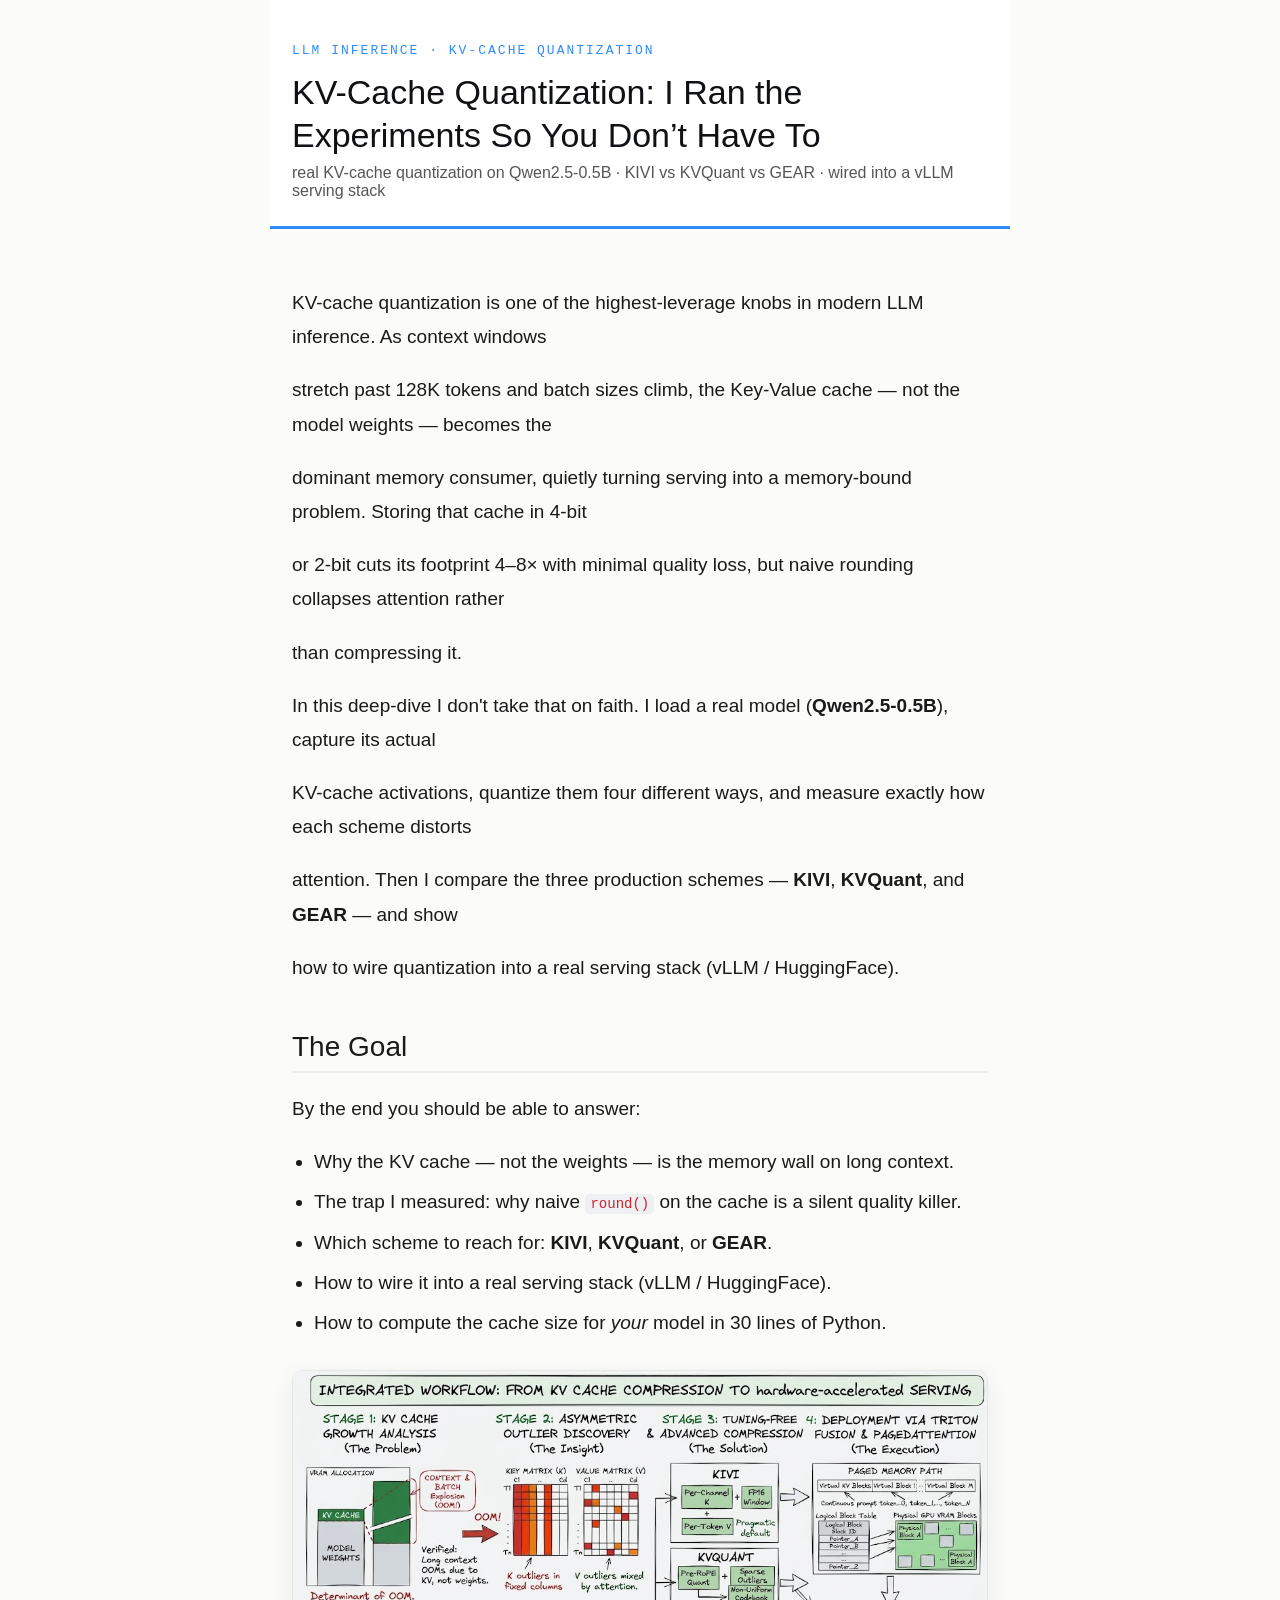
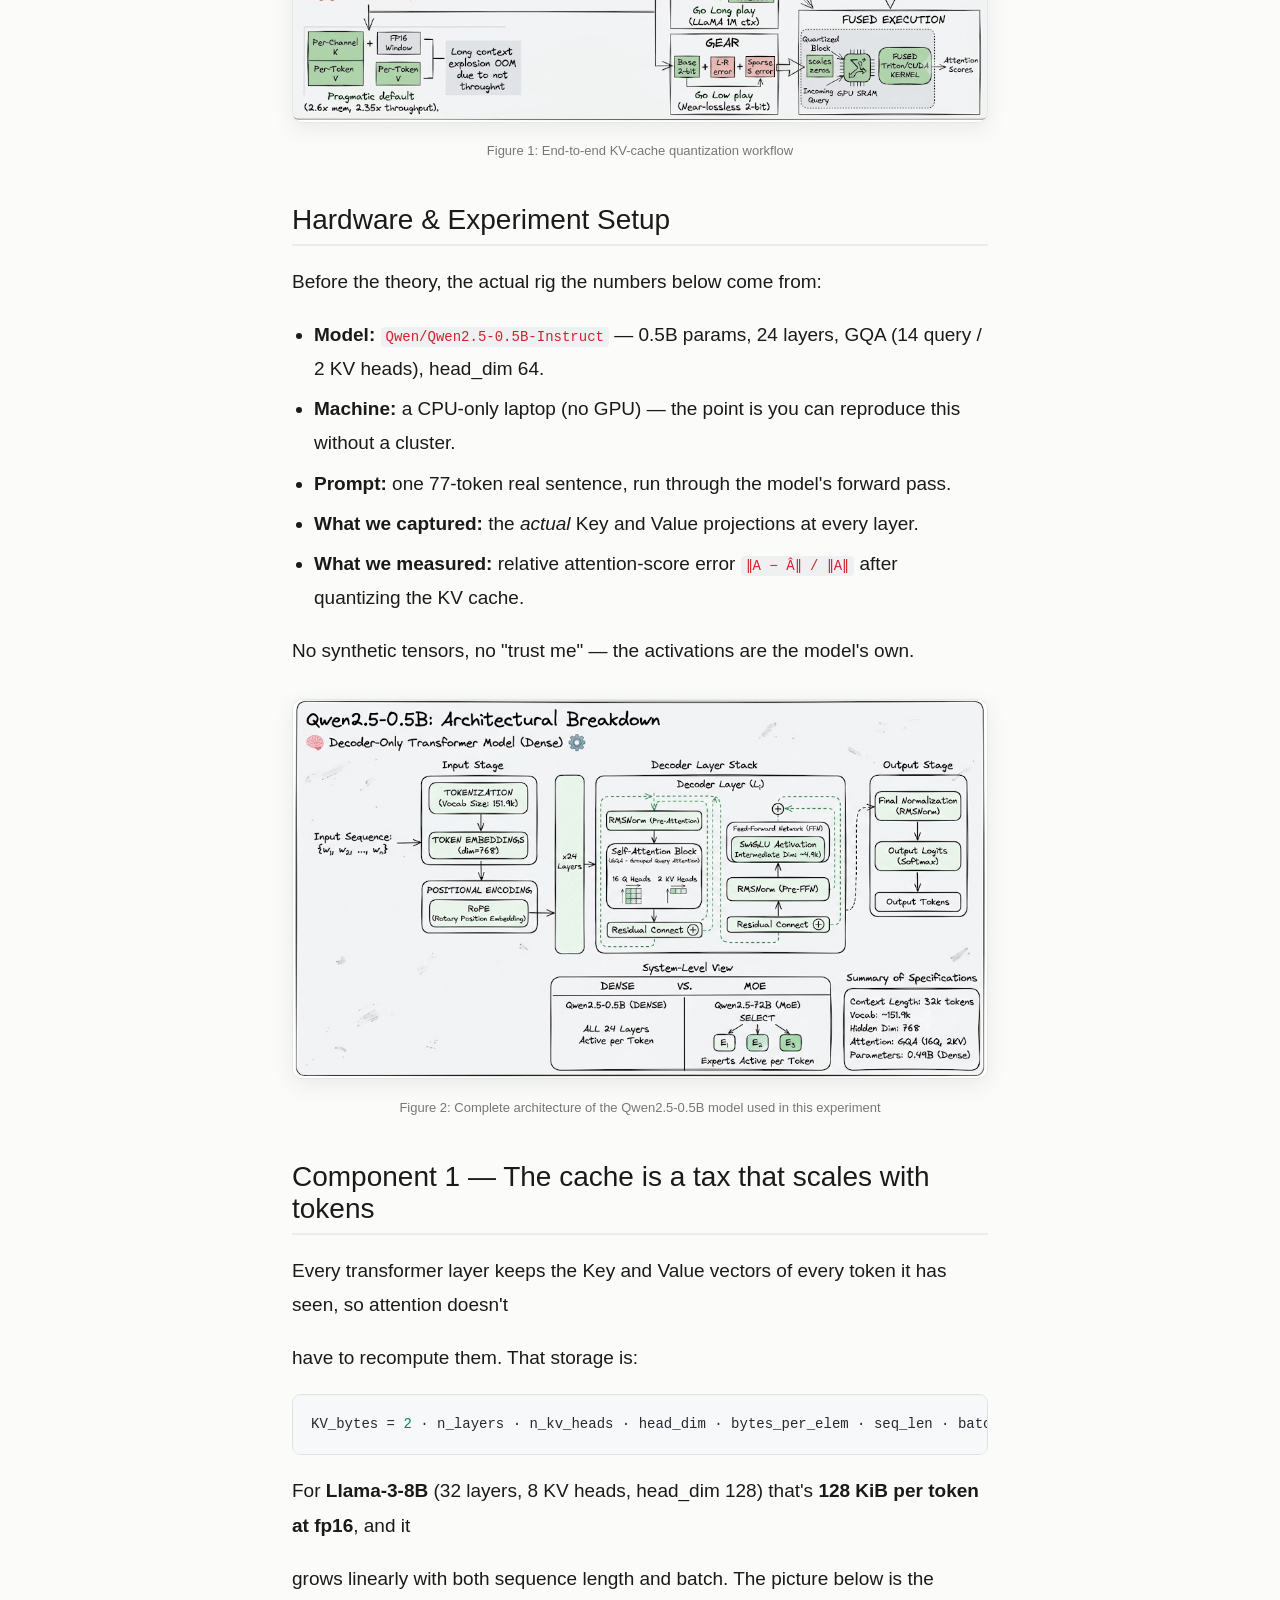
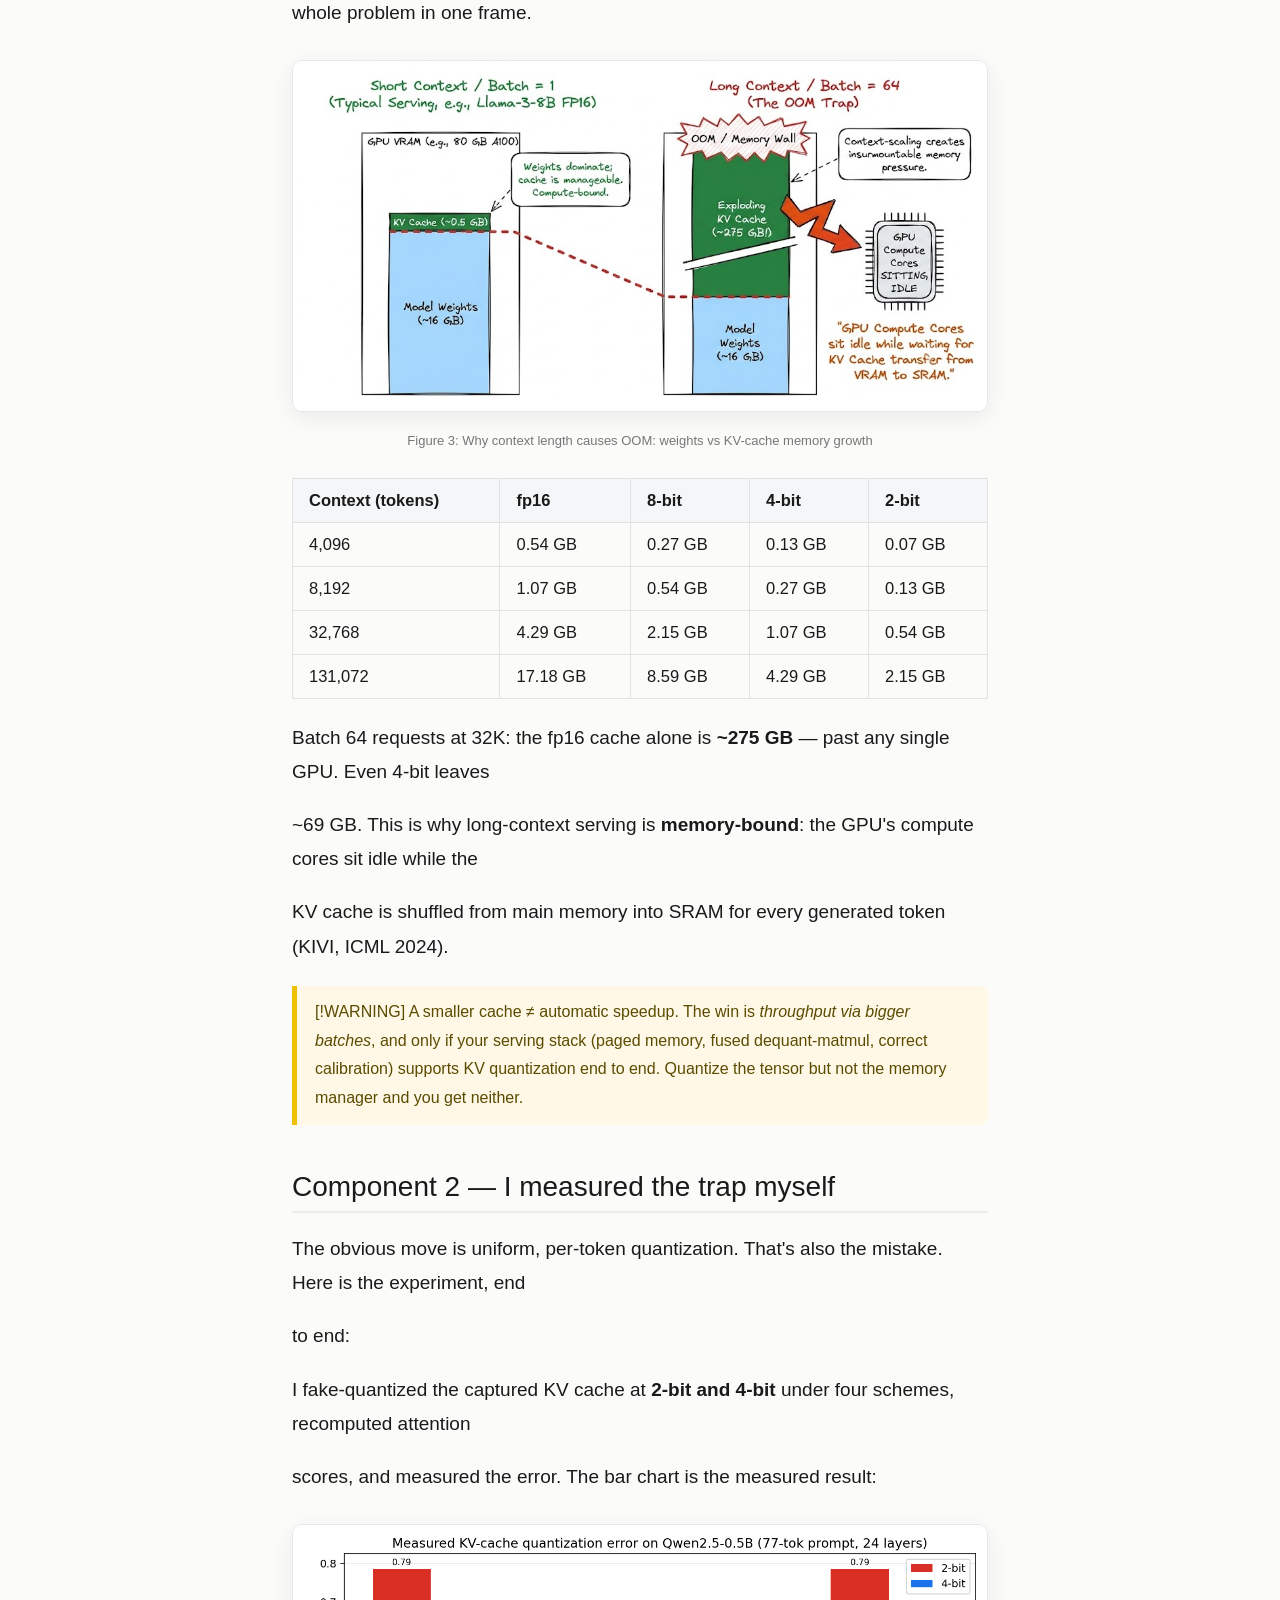
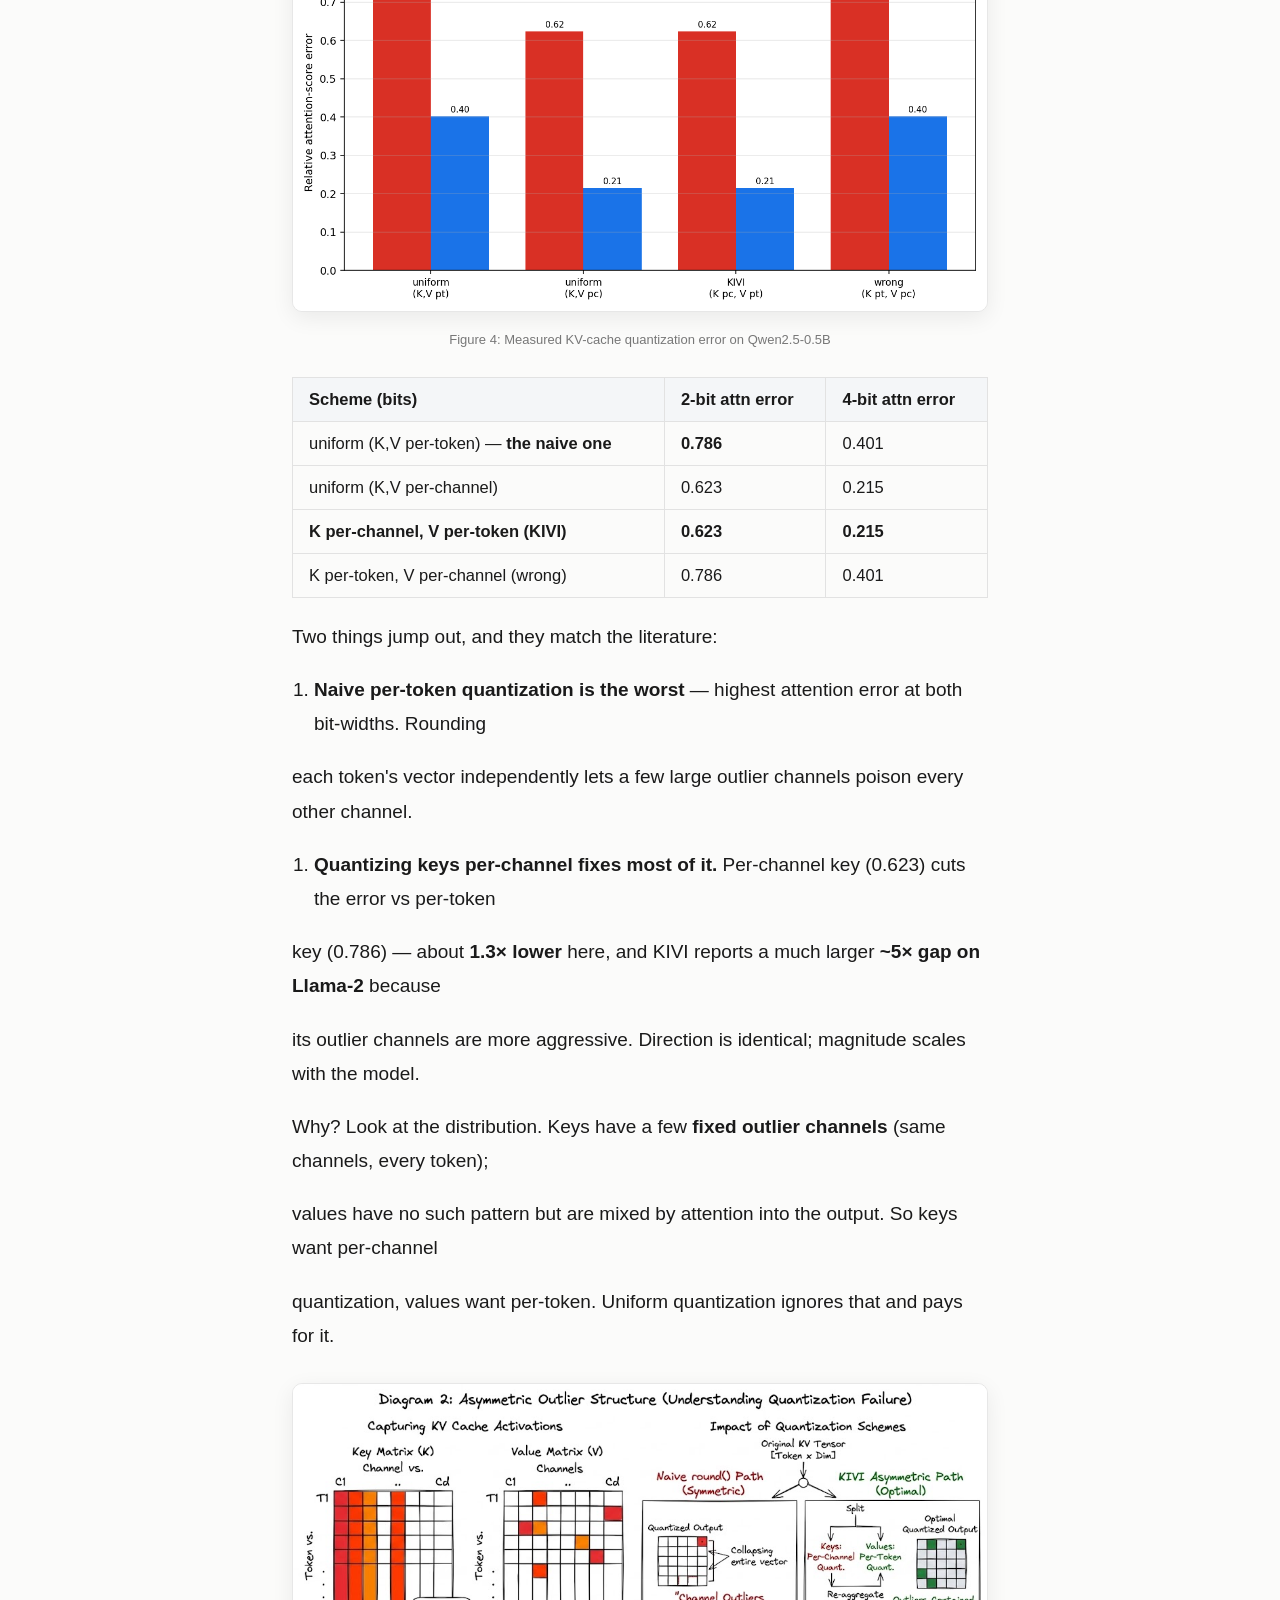
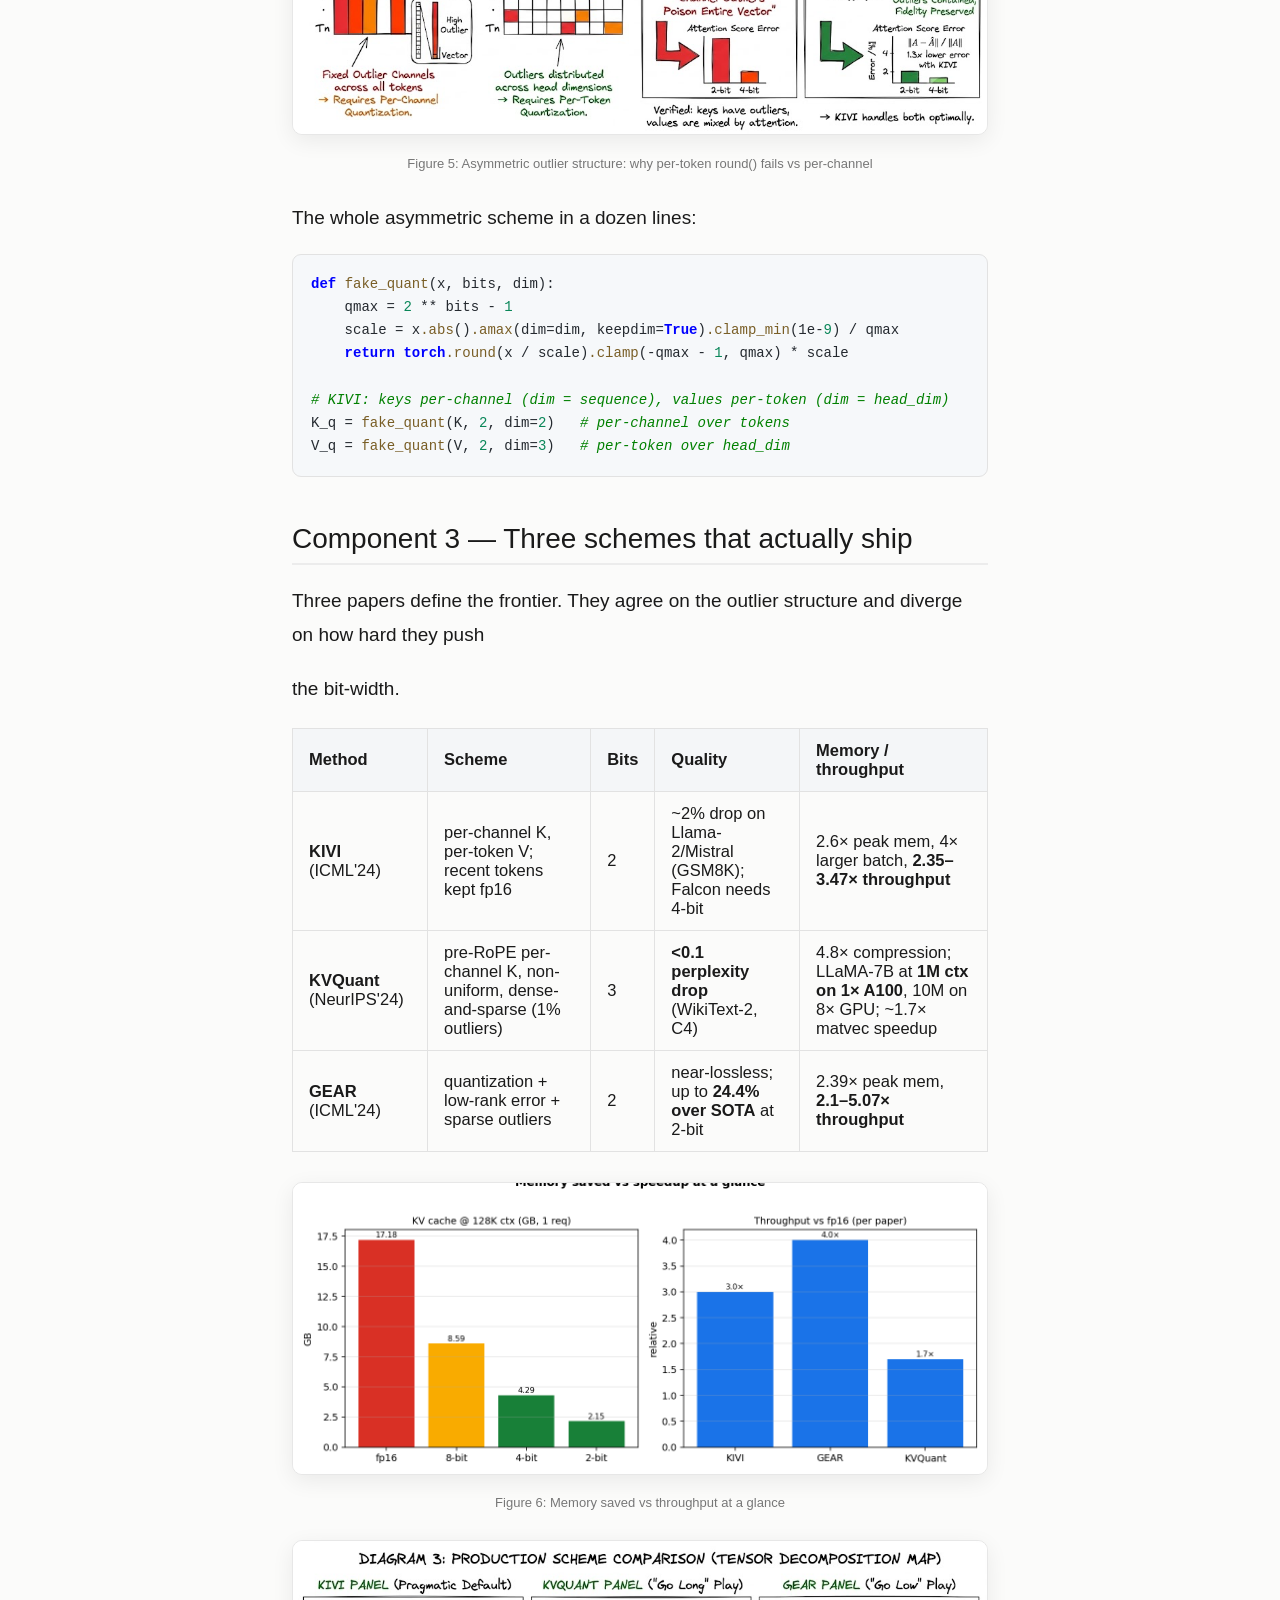
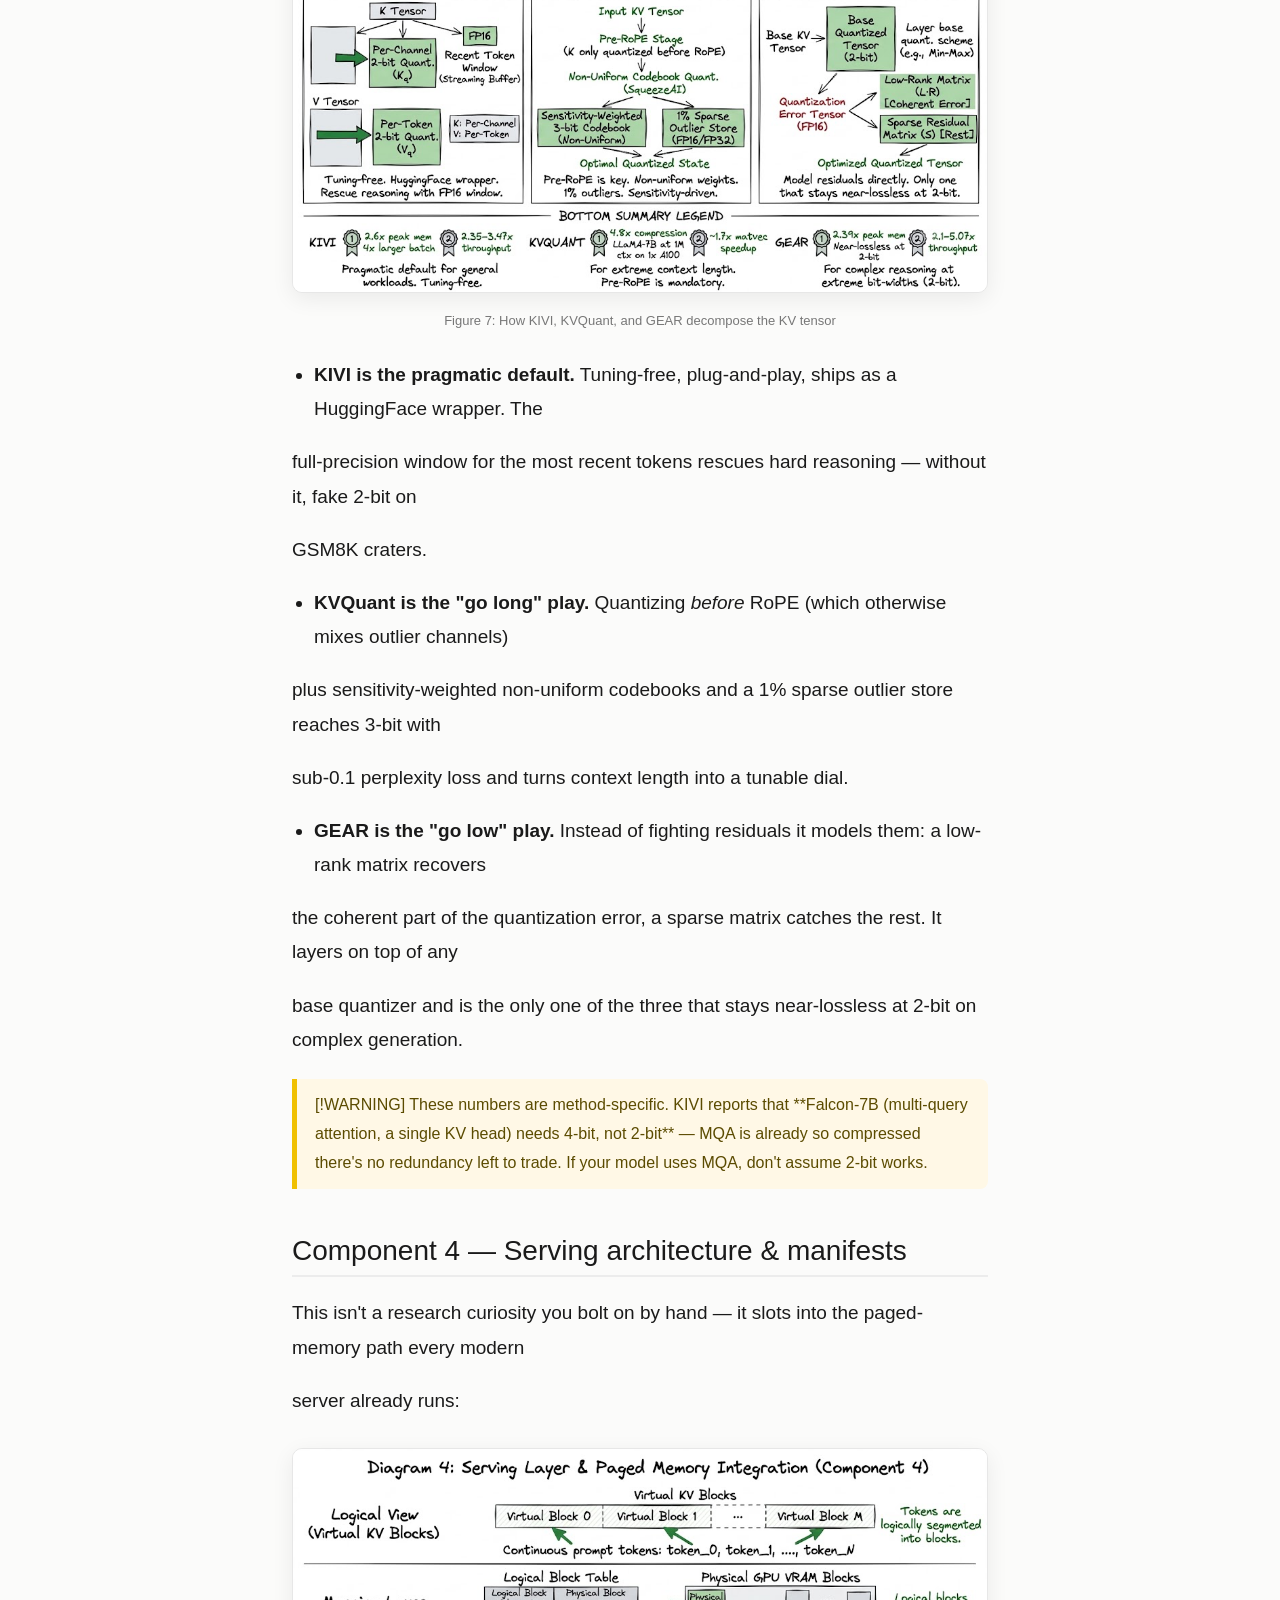
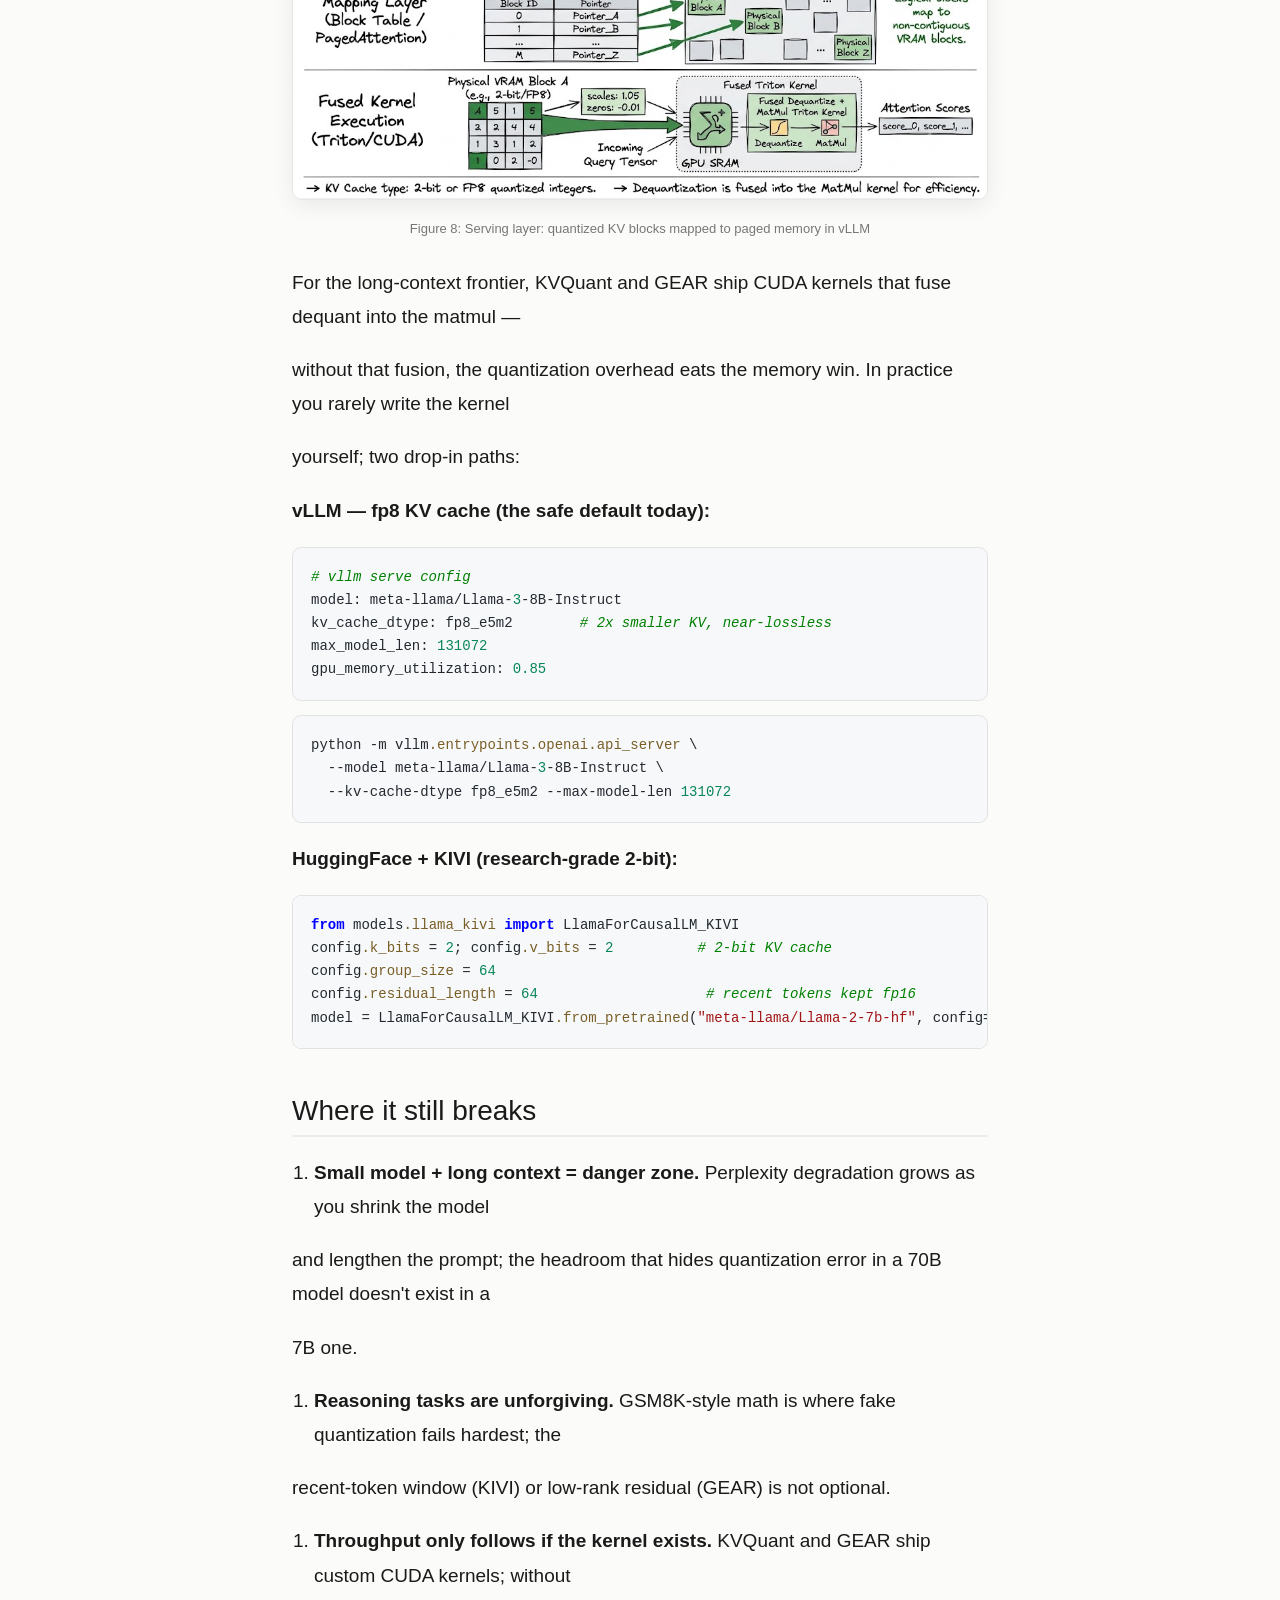
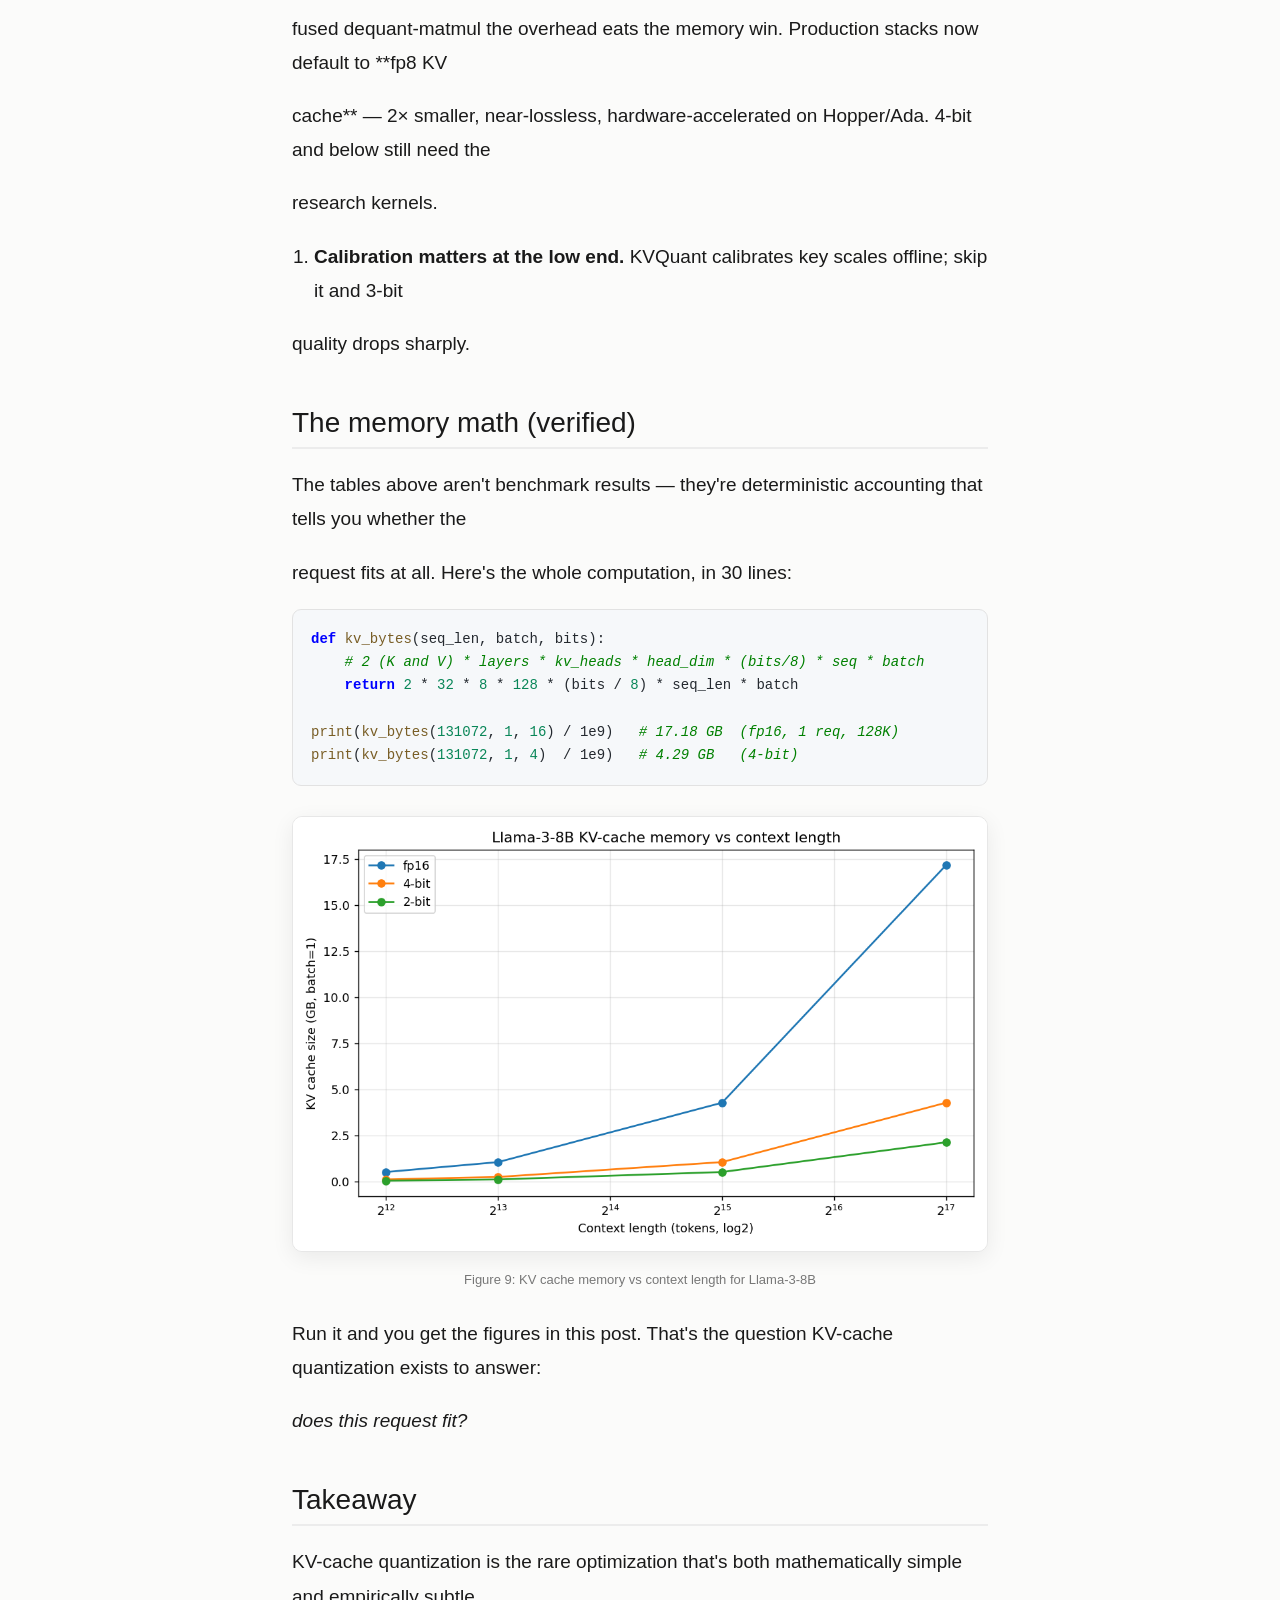
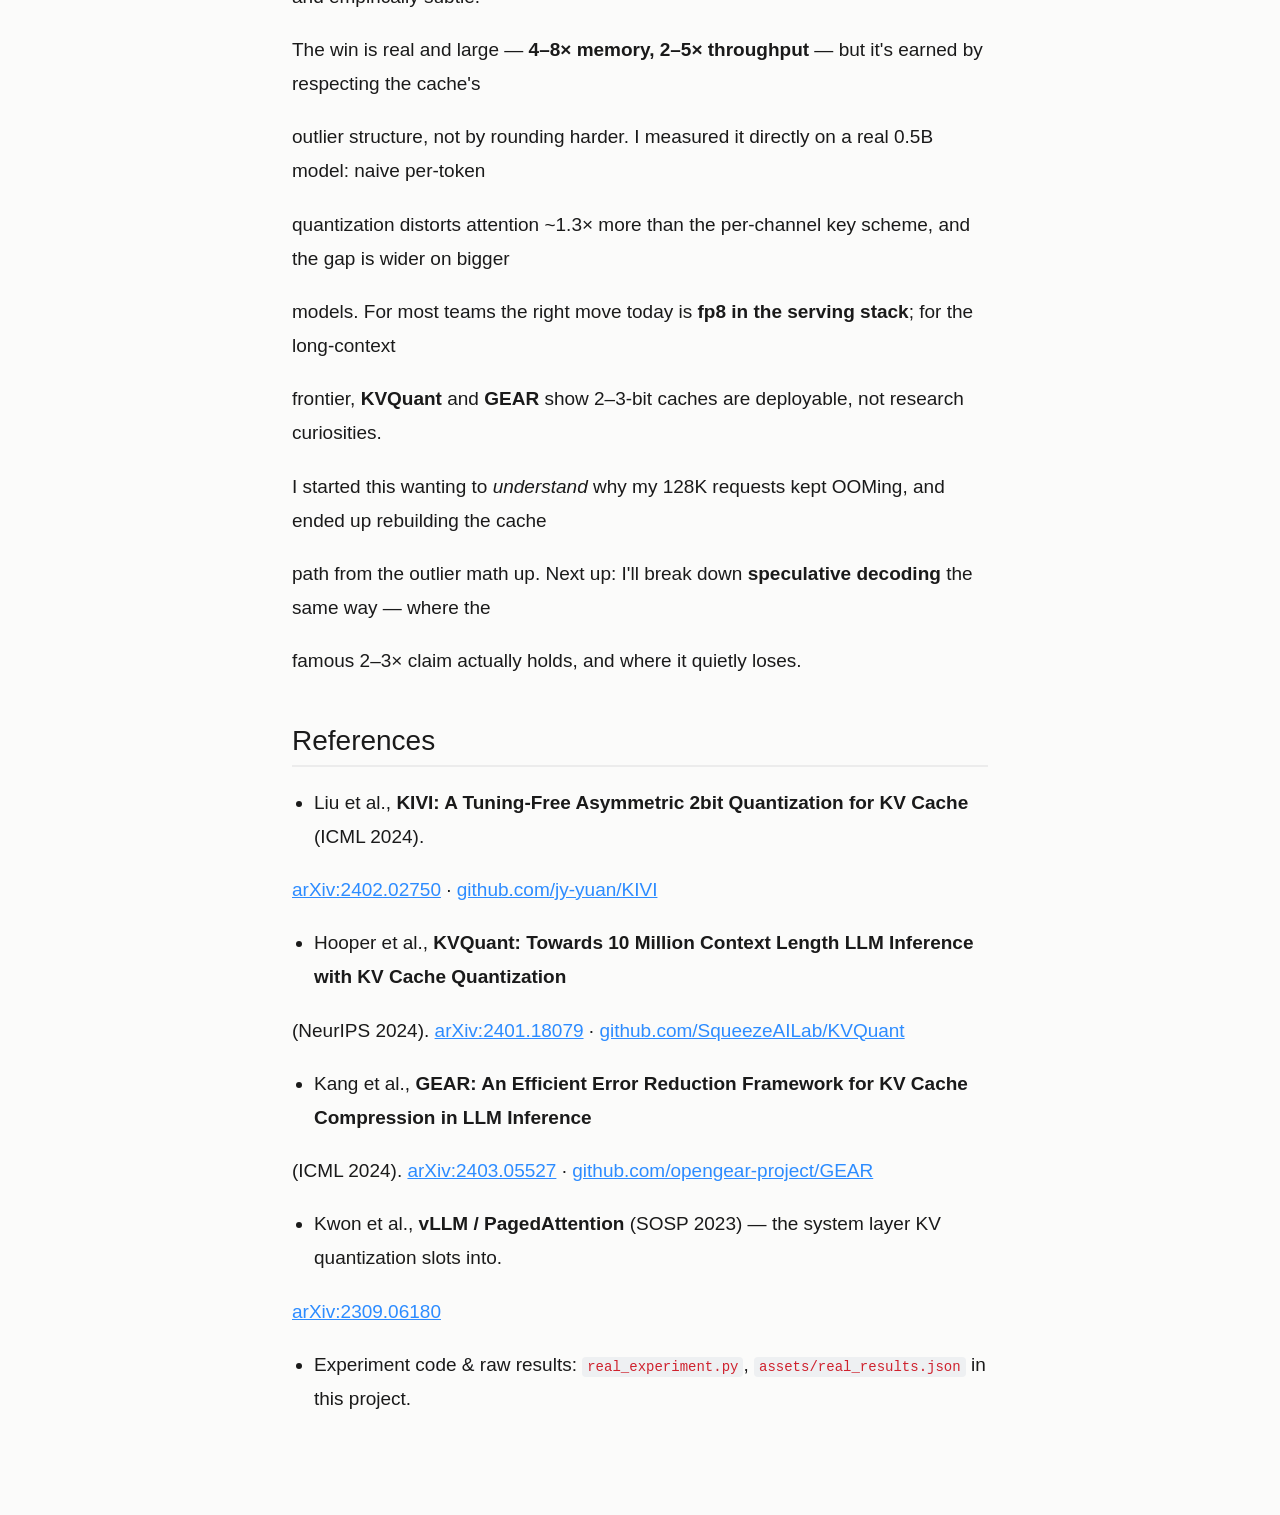
==== commit 6d30a90f: "Constrain figures to content width (740px) for alignment" ====
--- a/kv-cache-quant/index.html
+++ b/kv-cache-quant/index.html
@@ -9,7 +9,7 @@
 h2 { font:28px -apple-system,Segoe UI,sans-serif; margin:46px 0 14px; padding-bottom:8px; border-bottom:2px solid #ececec; }
 h3 { font:23px -apple-system,Segoe UI,sans-serif; margin:34px 0 10px; }
 h1 { font:33px -apple-system,sans-serif; }
-figure { width:min(1000px,94vw); margin:36px auto; position:relative; left:50%; transform:translateX(-50%); }
+figure { width:100%; max-width:740px; margin:30px auto; }
 figure img { width:100%; border:1px solid #e7e7e7; border-radius:10px; box-shadow:0 6px 22px rgba(0,0,0,.07); background:#fff; }
 figcaption { text-align:center; color:#777; font:13px -apple-system,sans-serif; margin-top:9px; }
 pre { background:#f6f8fa; color:#24292f; padding:18px; border-radius:9px; overflow:auto; border:1px solid #e2e2e2; font:14.5px 'SF Mono',Menlo,monospace; line-height:1.6; }
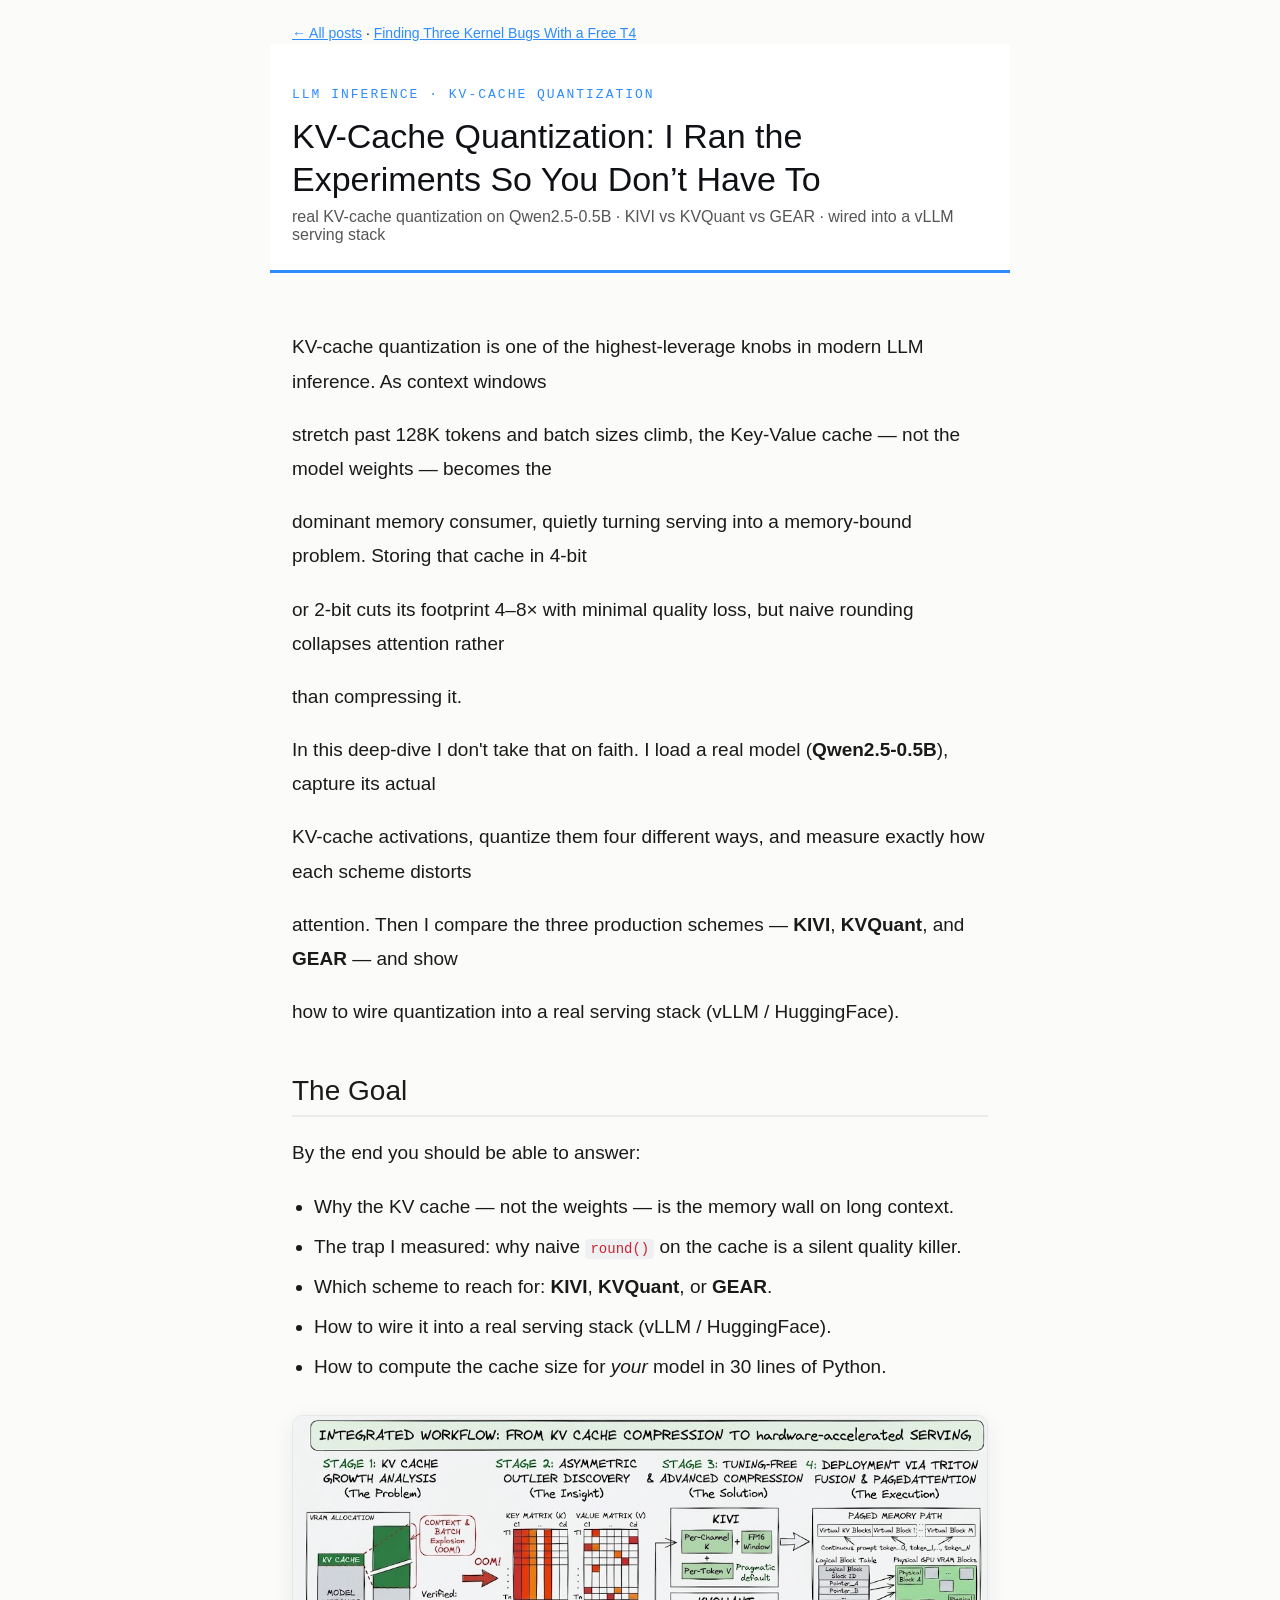
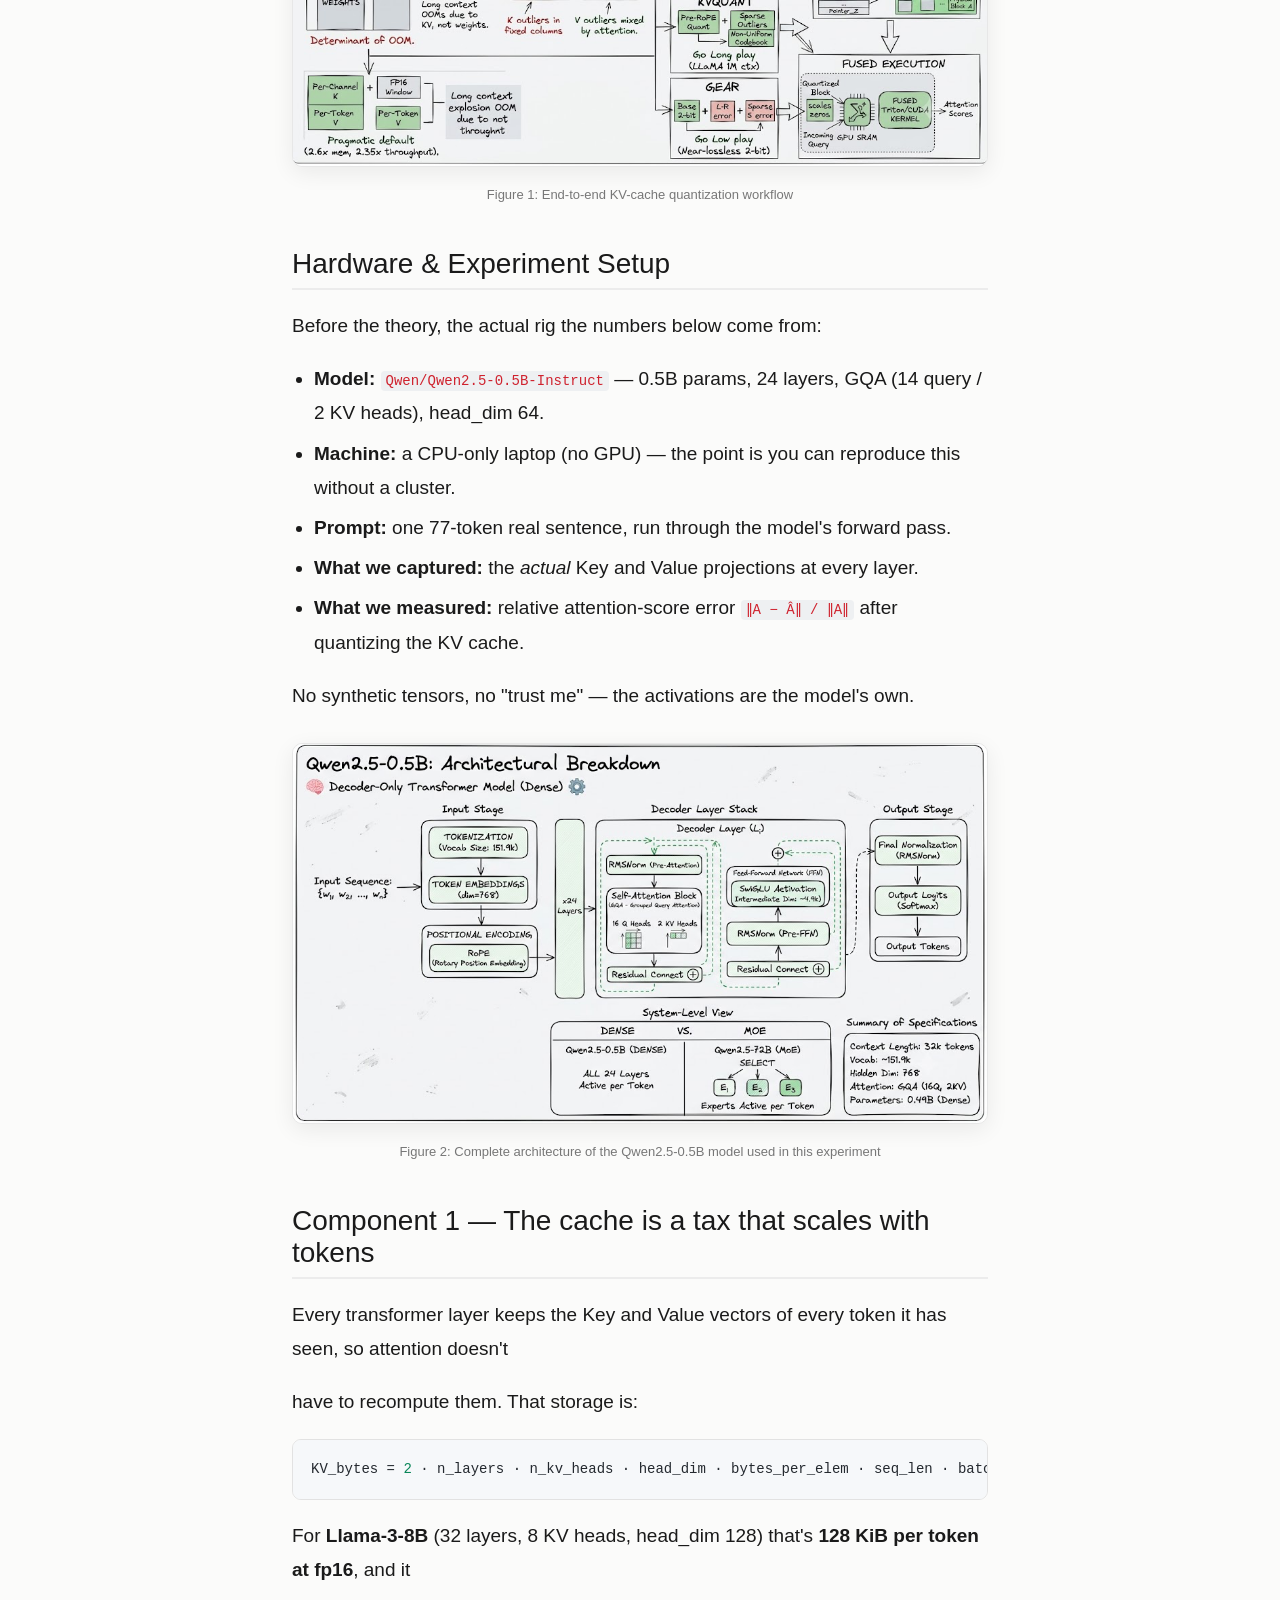
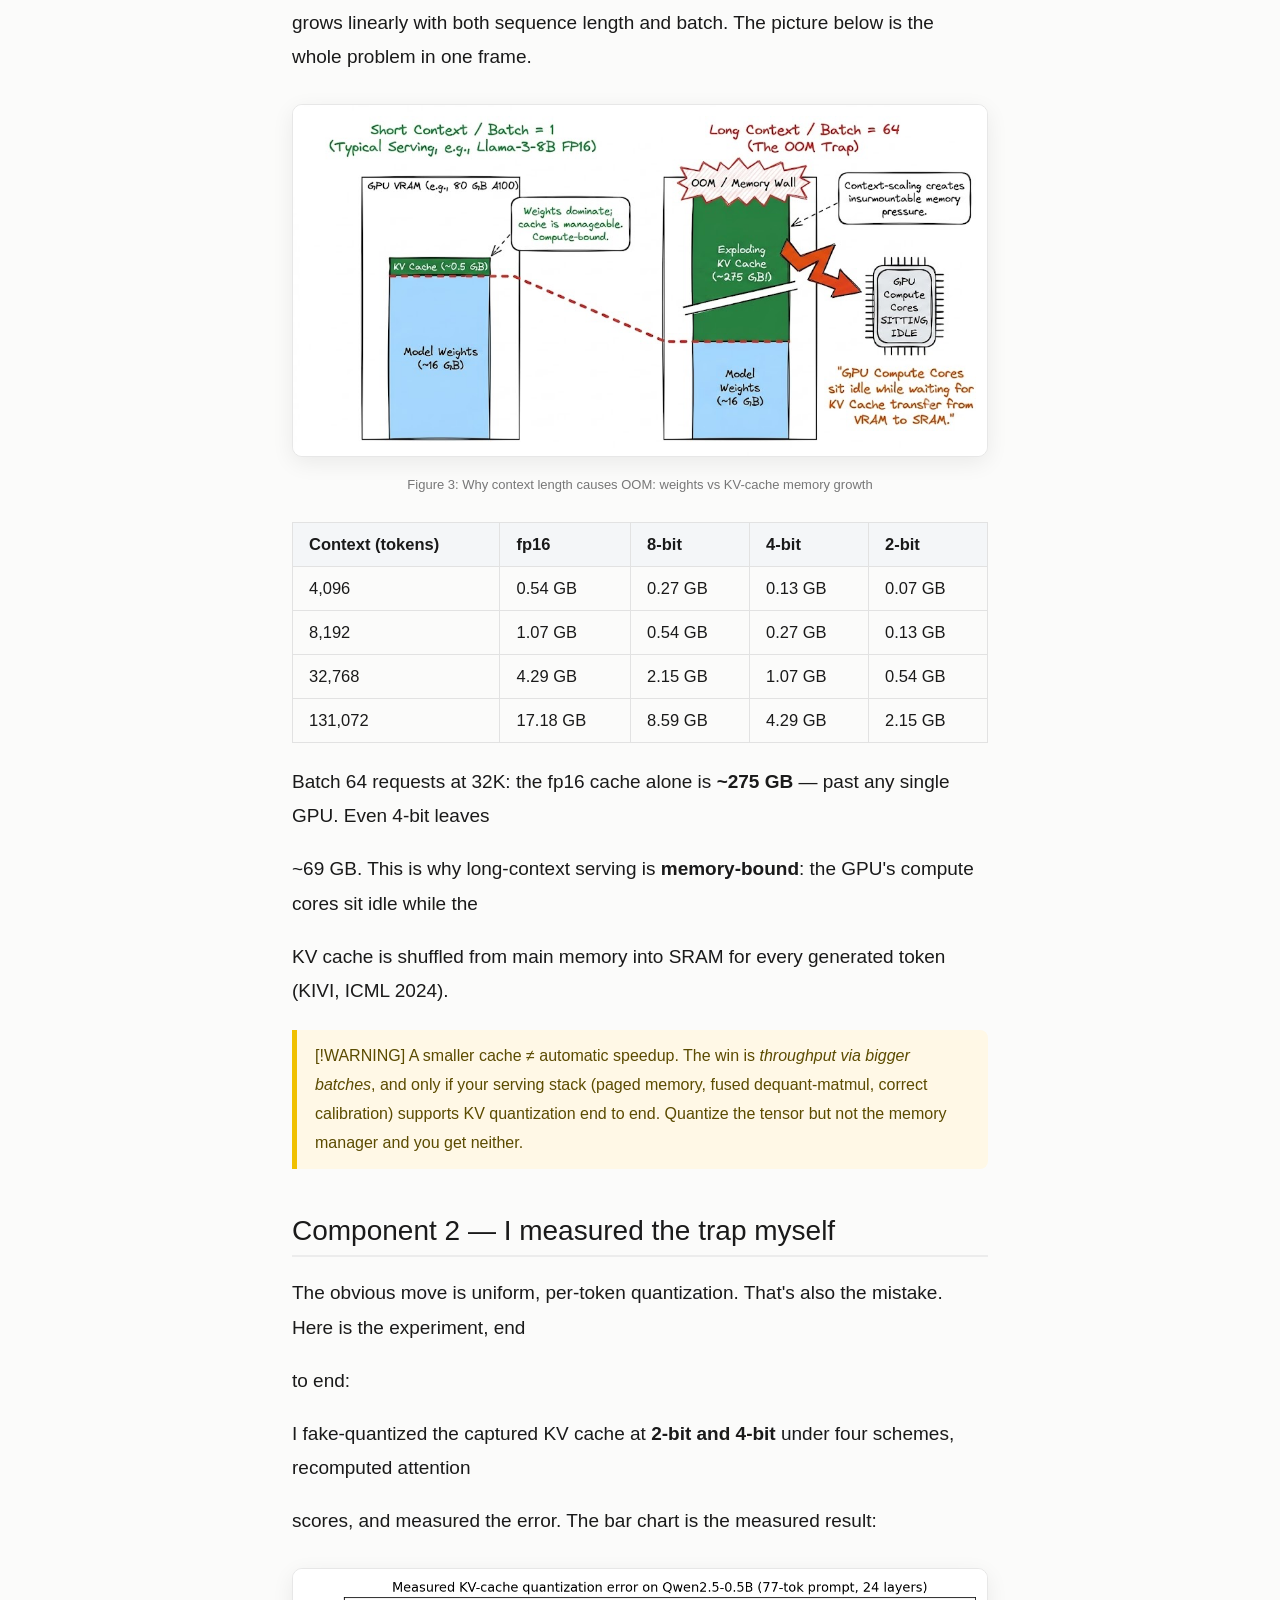
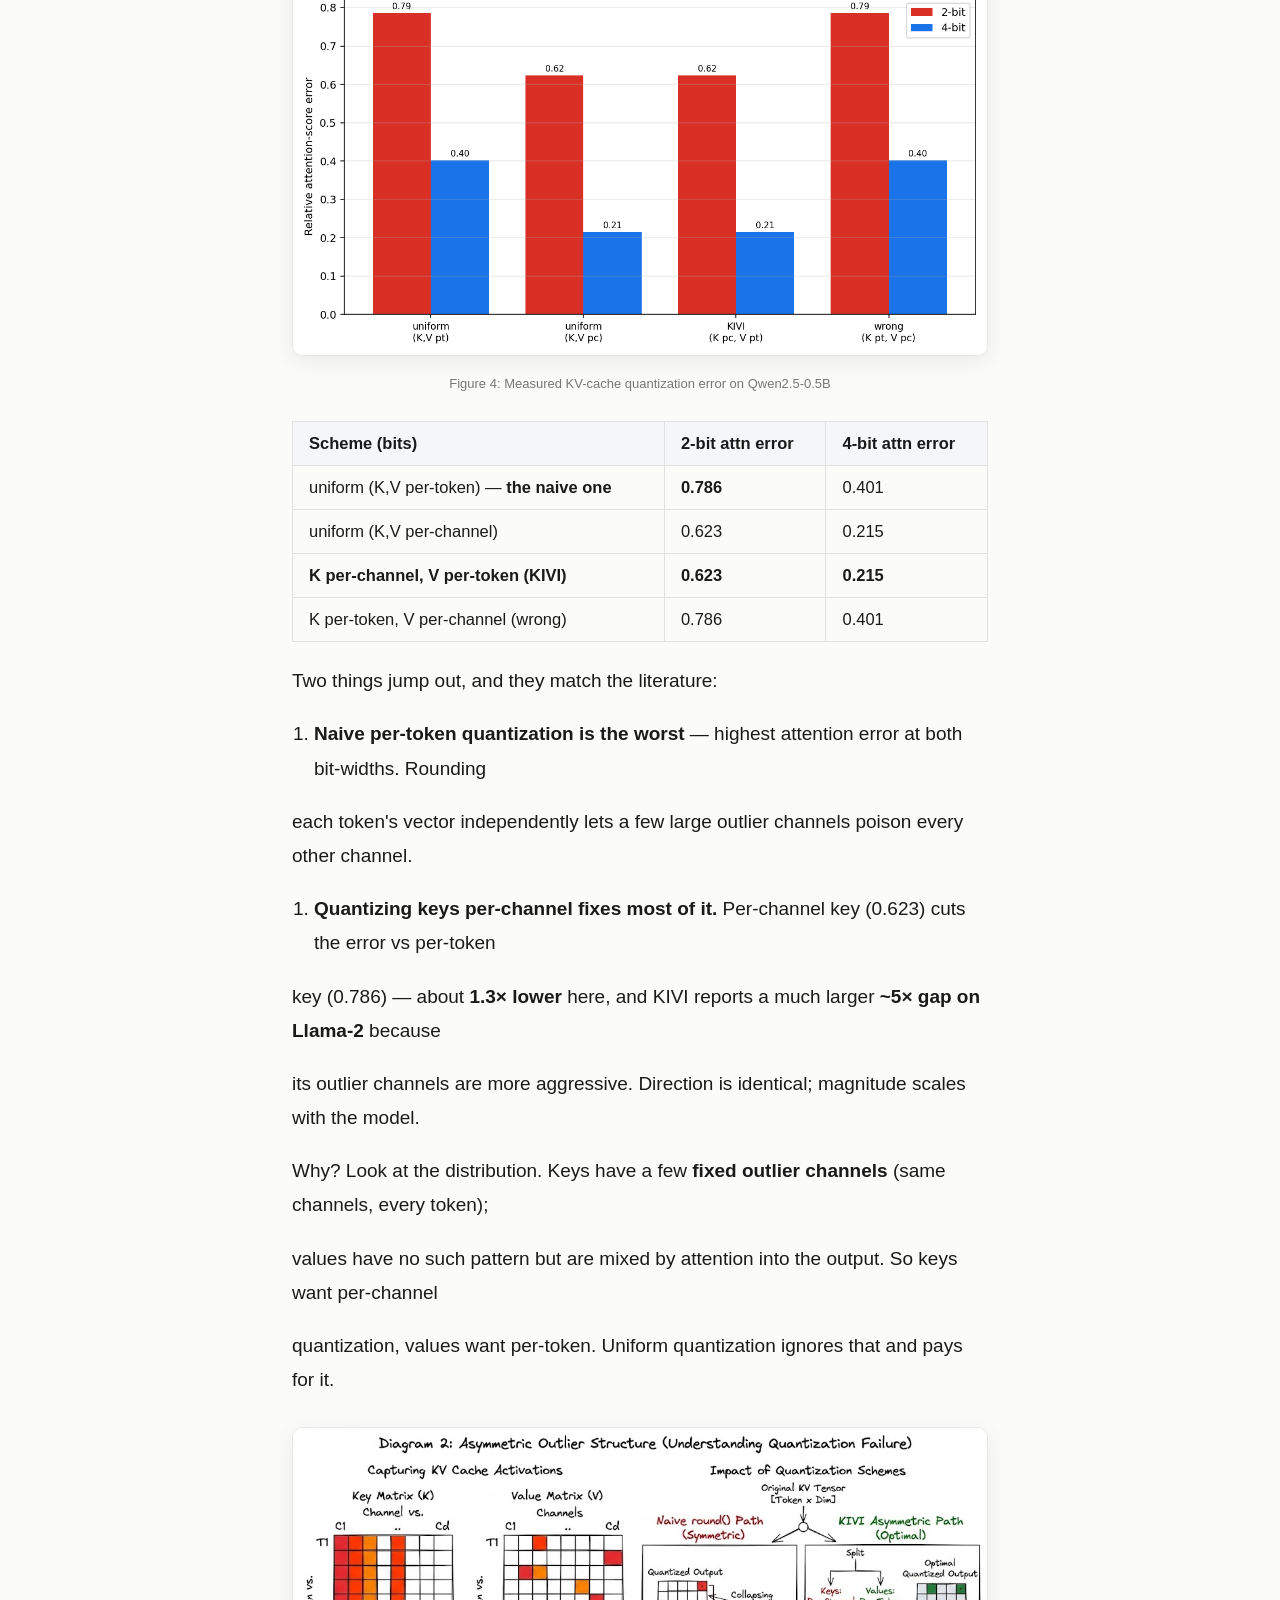
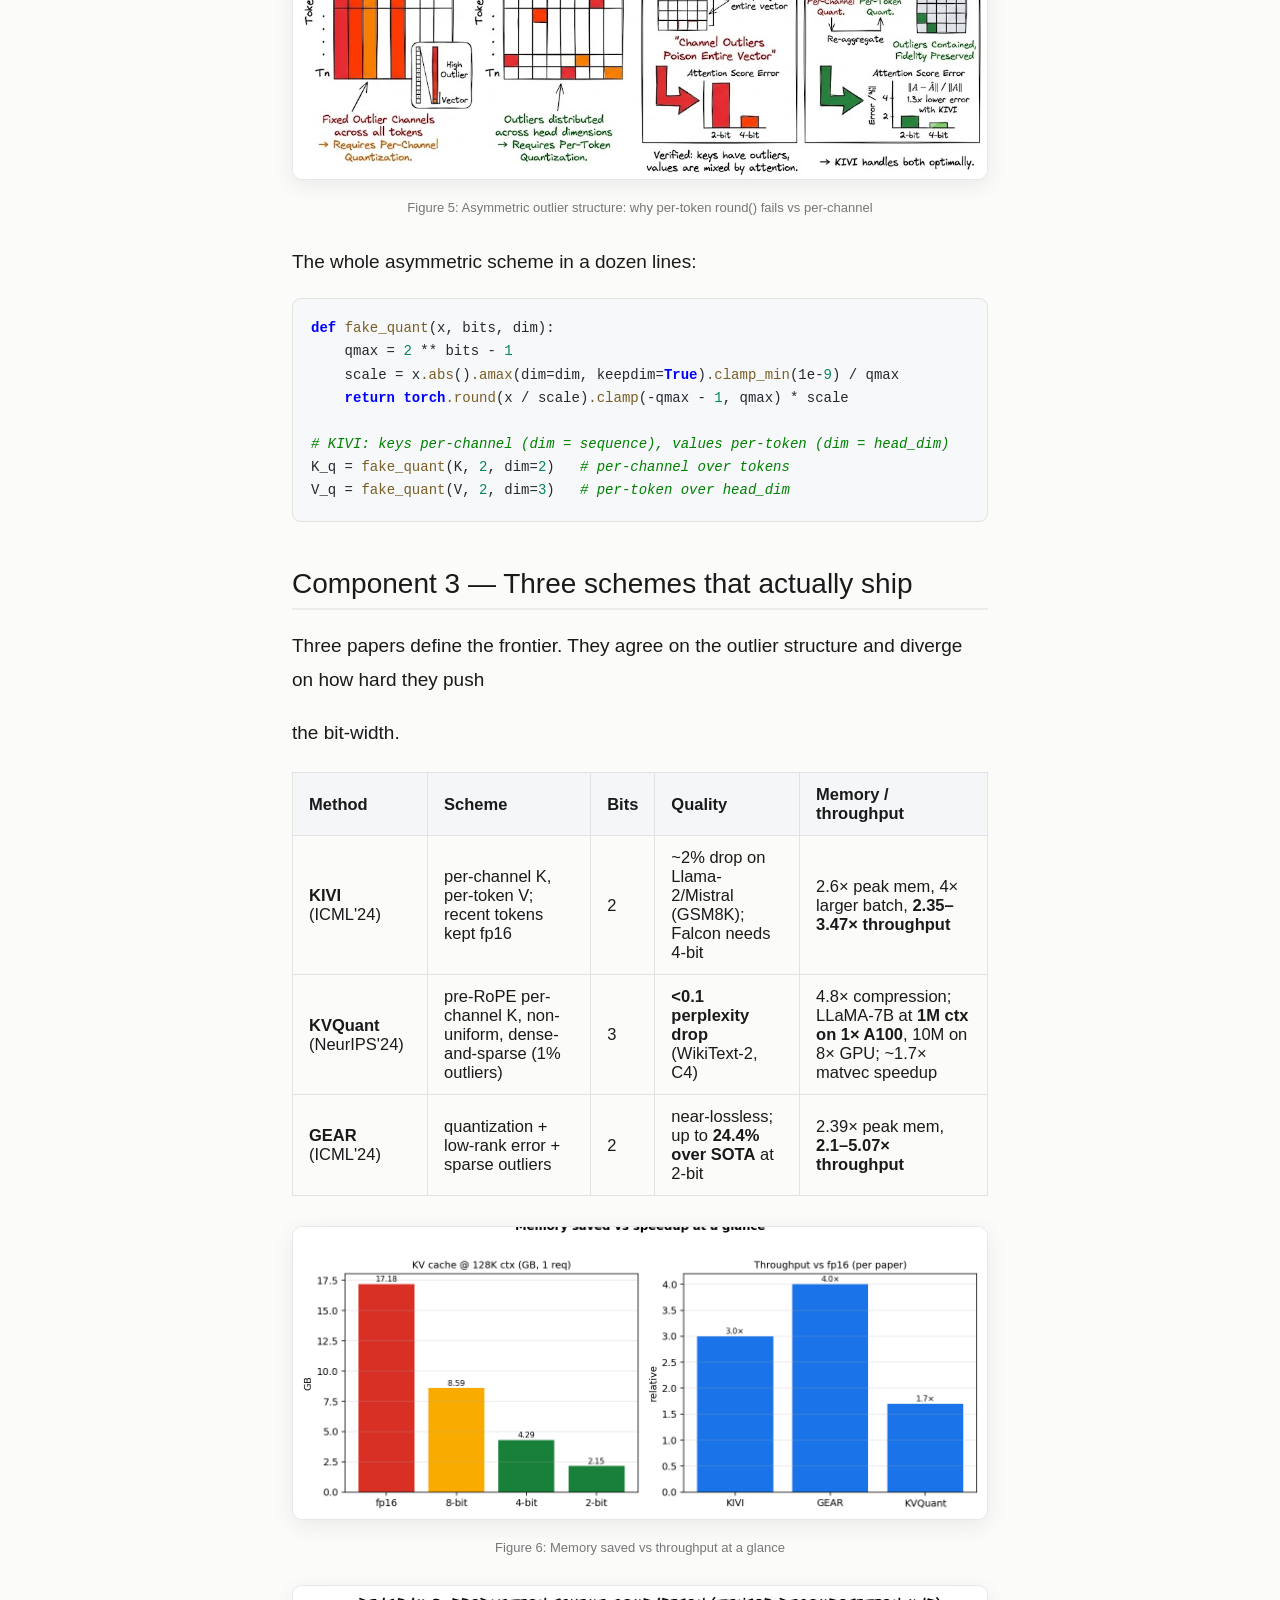
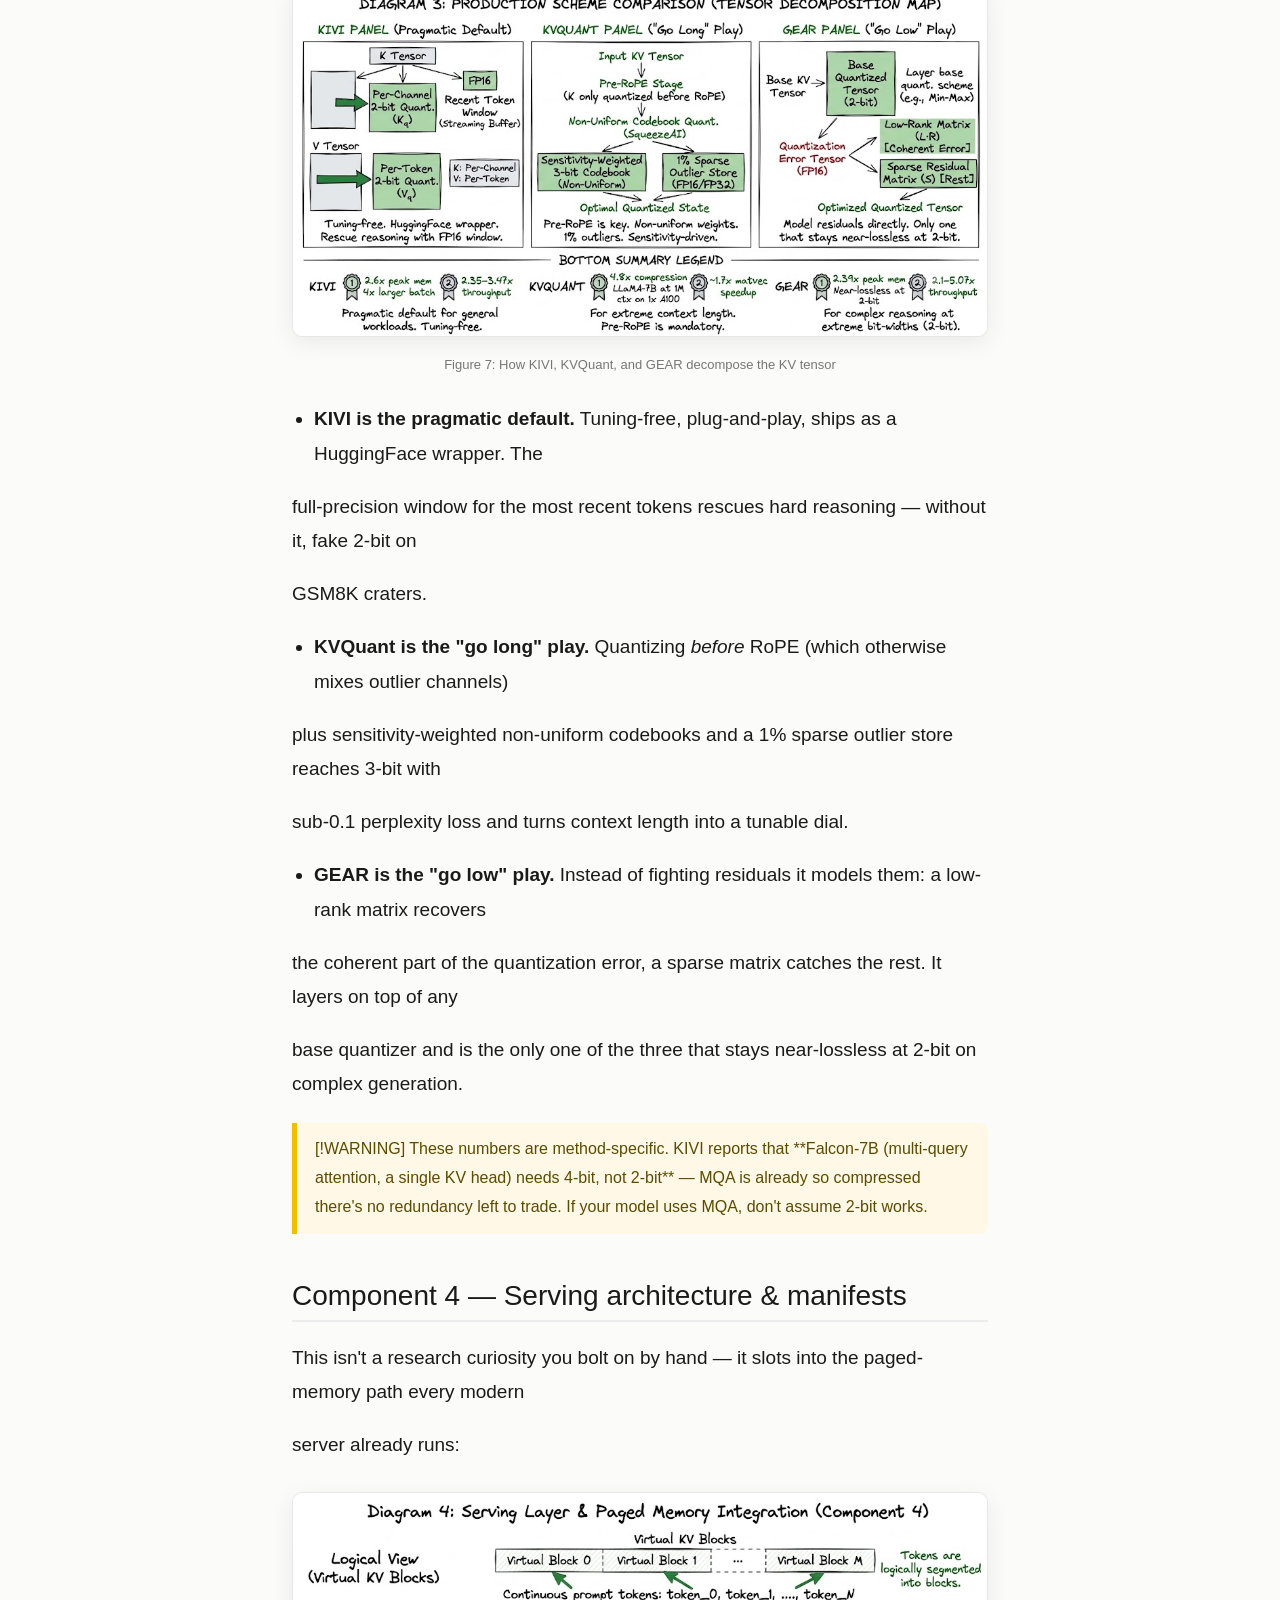
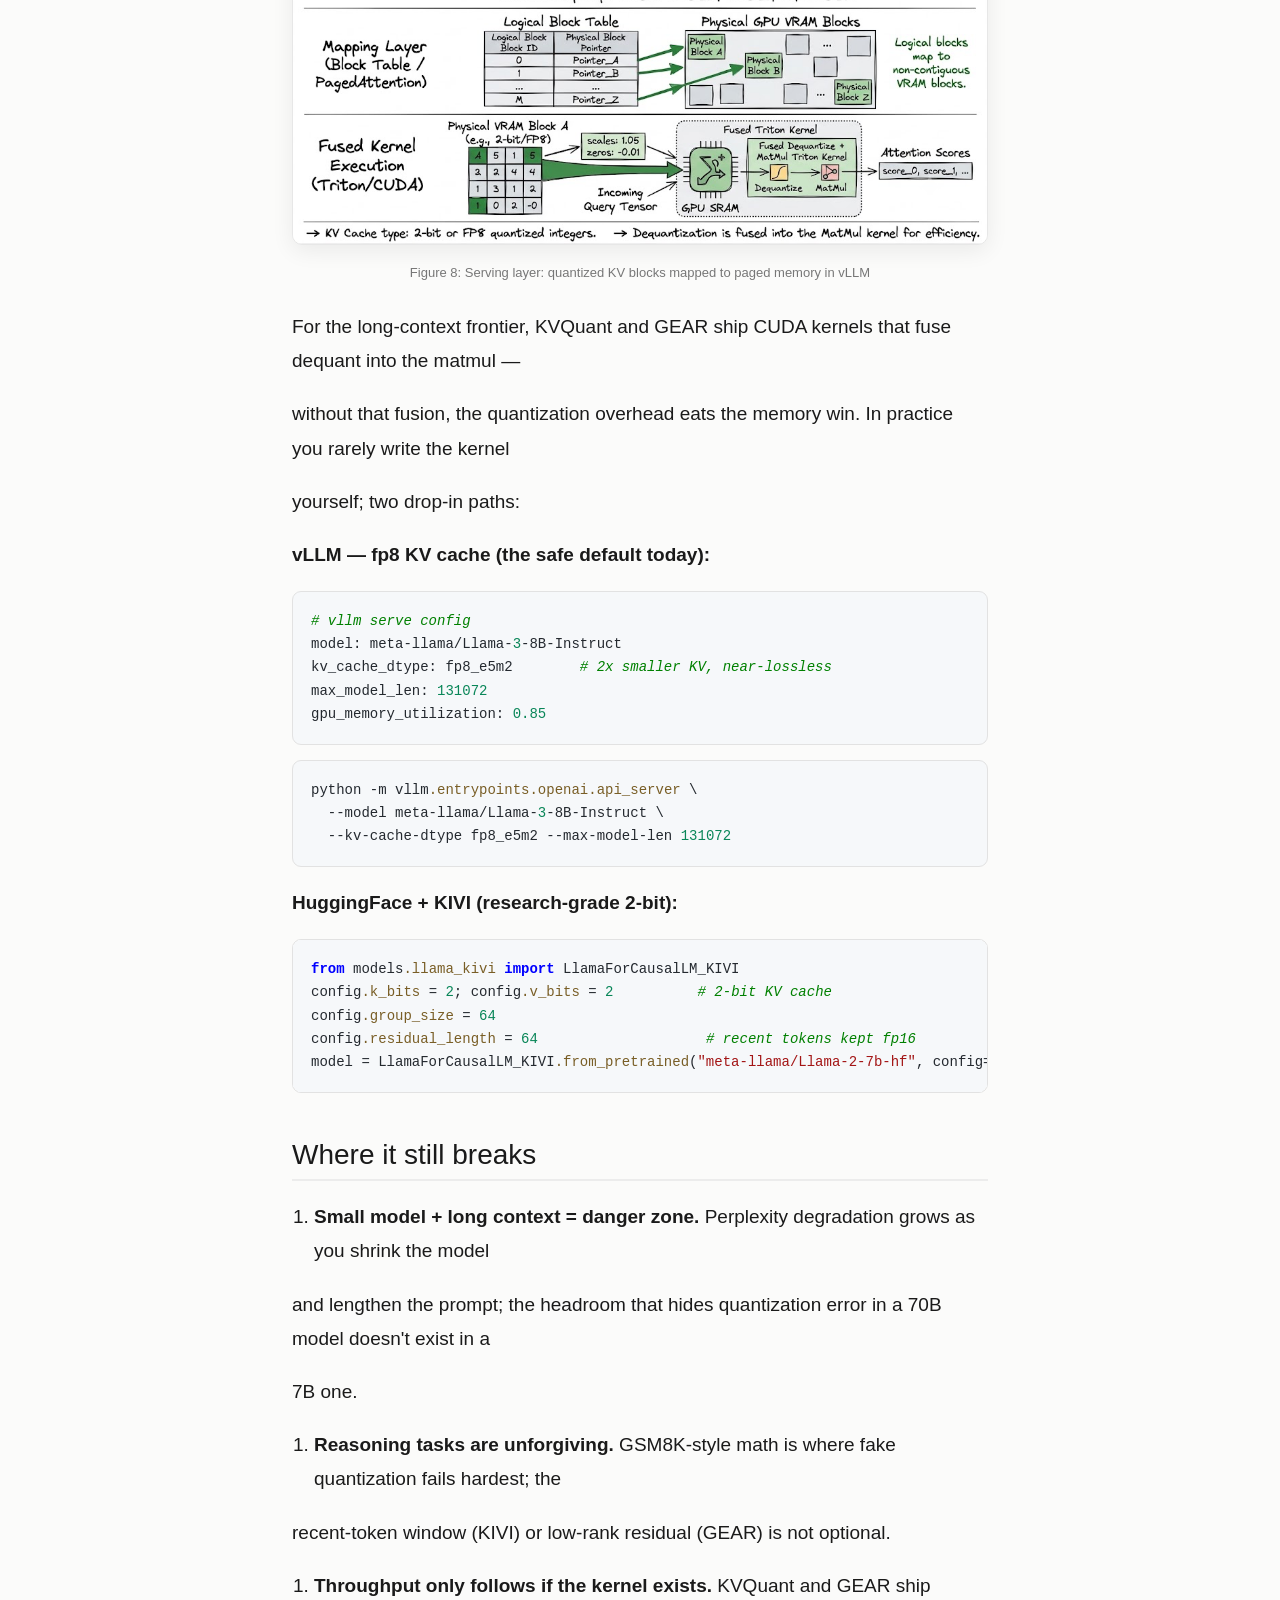
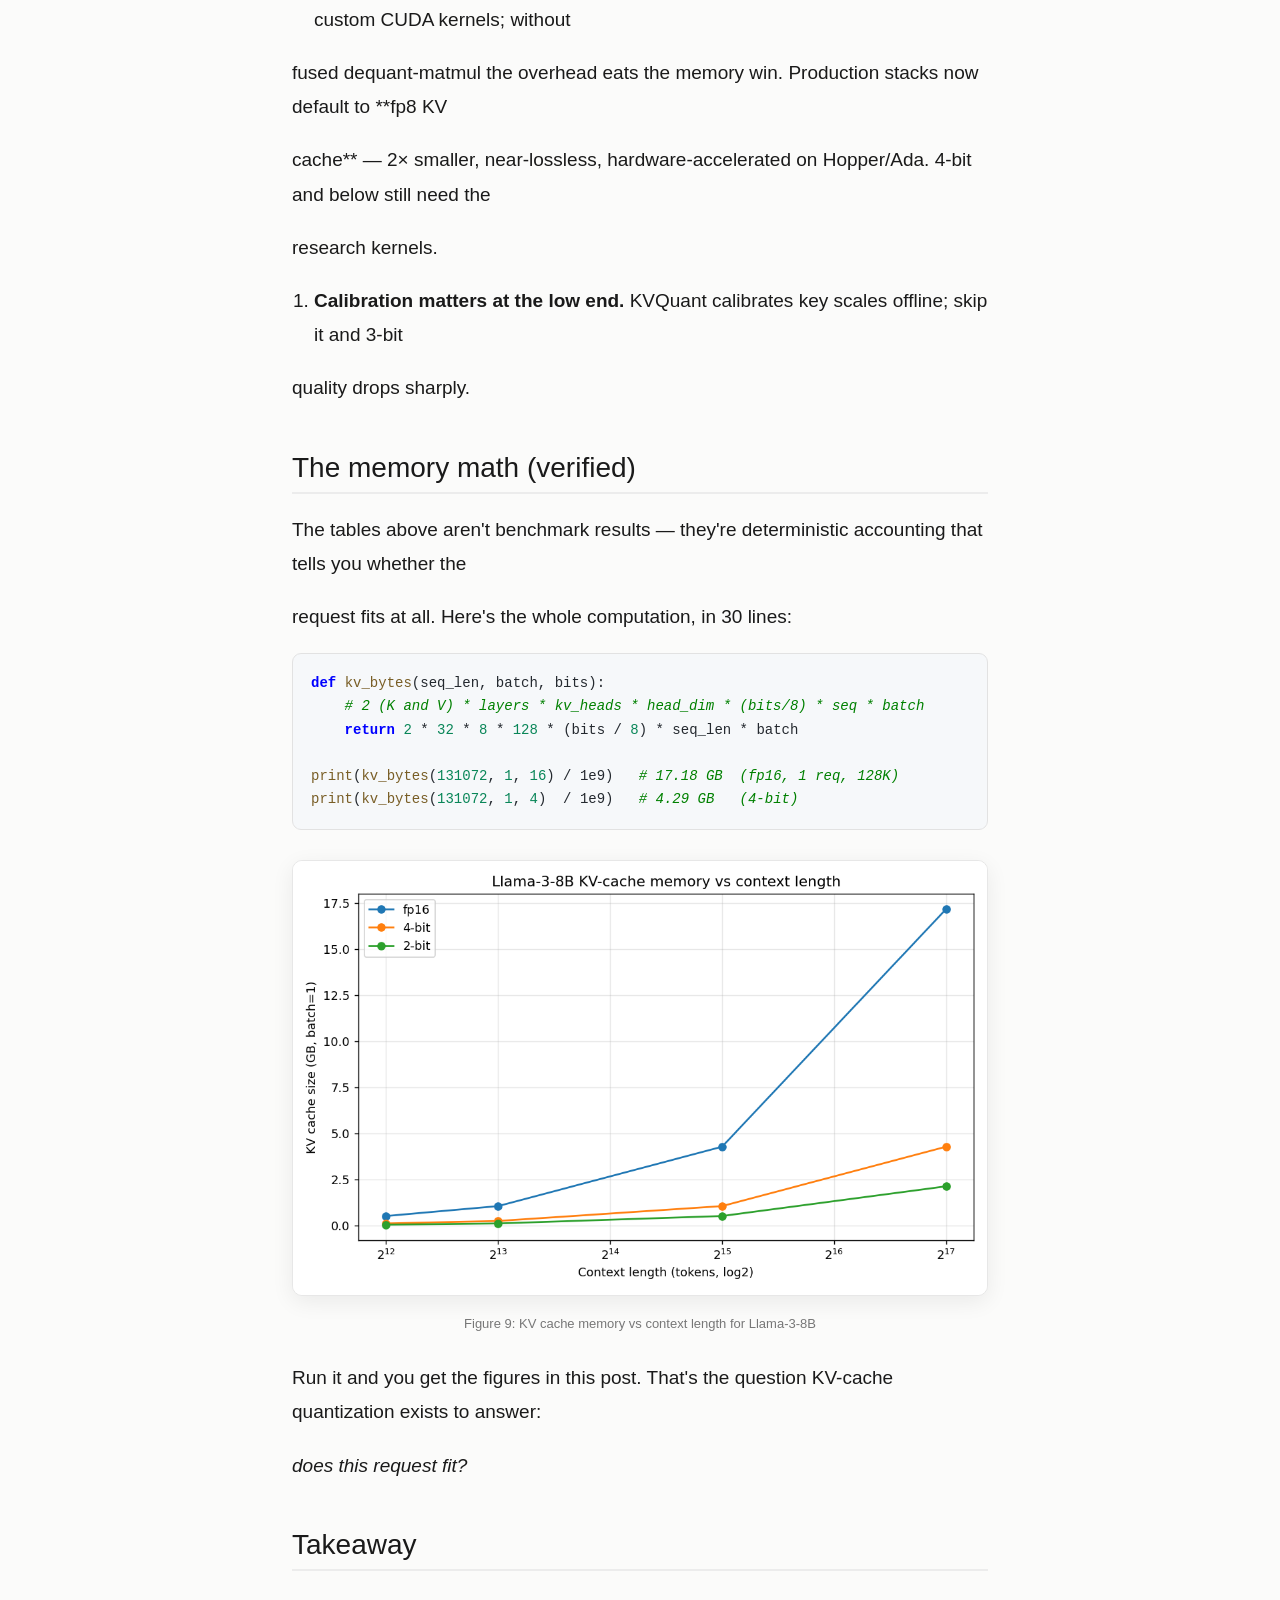
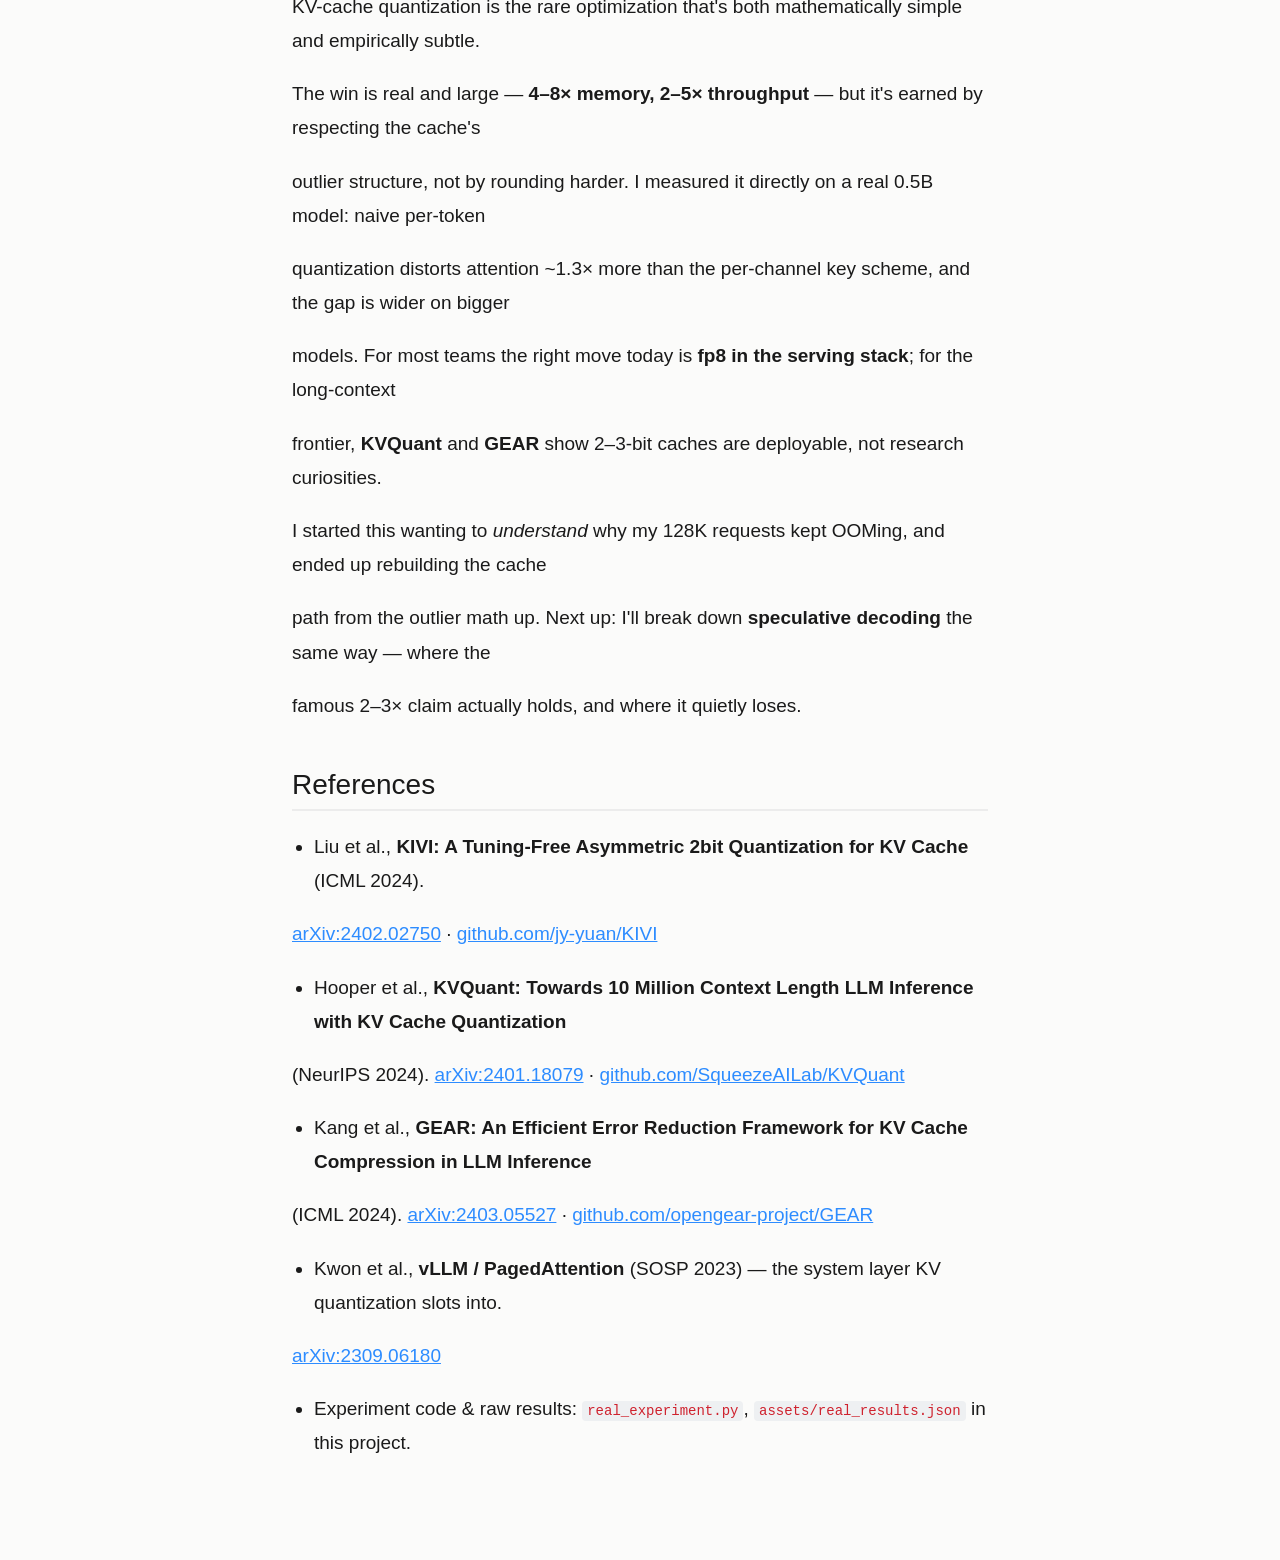
==== commit c55e0bf8: "post: finding three real inference-kernel bugs on a free T4 Documents reproducible T4 (sm75, Triton " ====
--- a/kv-cache-quant/index.html
+++ b/kv-cache-quant/index.html
@@ -29,7 +29,7 @@
 th { background:#f4f6f8; }
 ul,ol { padding-left:22px; }
 li { margin:6px 0; }
-</style></head><body><div class="hero"><div class="k">LLM INFERENCE · KV-CACHE QUANTIZATION</div><h1>KV-Cache Quantization: I Ran the Experiments So You Don’t Have To</h1><p>real KV-cache quantization on Qwen2.5-0.5B · KIVI vs KVQuant vs GEAR · wired into a vLLM serving stack</p></div><div class="wrap"><p>KV-cache quantization is one of the highest-leverage knobs in modern LLM inference. As context windows</p>
+</style></head><body><nav style="max-width:740px;margin:22px auto 0;padding:0 22px;font:14px/1.6 -apple-system,BlinkMacSystemFont,'Segoe UI',Roboto,sans-serif;"><a href="../index.html">← All posts</a> · <a href="../kernel-debugging-t4/">Finding Three Kernel Bugs With a Free T4</a></nav><div class="hero"><div class="k">LLM INFERENCE · KV-CACHE QUANTIZATION</div><h1>KV-Cache Quantization: I Ran the Experiments So You Don’t Have To</h1><p>real KV-cache quantization on Qwen2.5-0.5B · KIVI vs KVQuant vs GEAR · wired into a vLLM serving stack</p></div><div class="wrap"><p>KV-cache quantization is one of the highest-leverage knobs in modern LLM inference. As context windows</p>
 <p>stretch past 128K tokens and batch sizes climb, the Key-Value cache — not the model weights — becomes the</p>
 <p>dominant memory consumer, quietly turning serving into a memory-bound problem. Storing that cache in 4-bit</p>
 <p>or 2-bit cuts its footprint 4–8× with minimal quality loss, but naive rounding collapses attention rather</p>
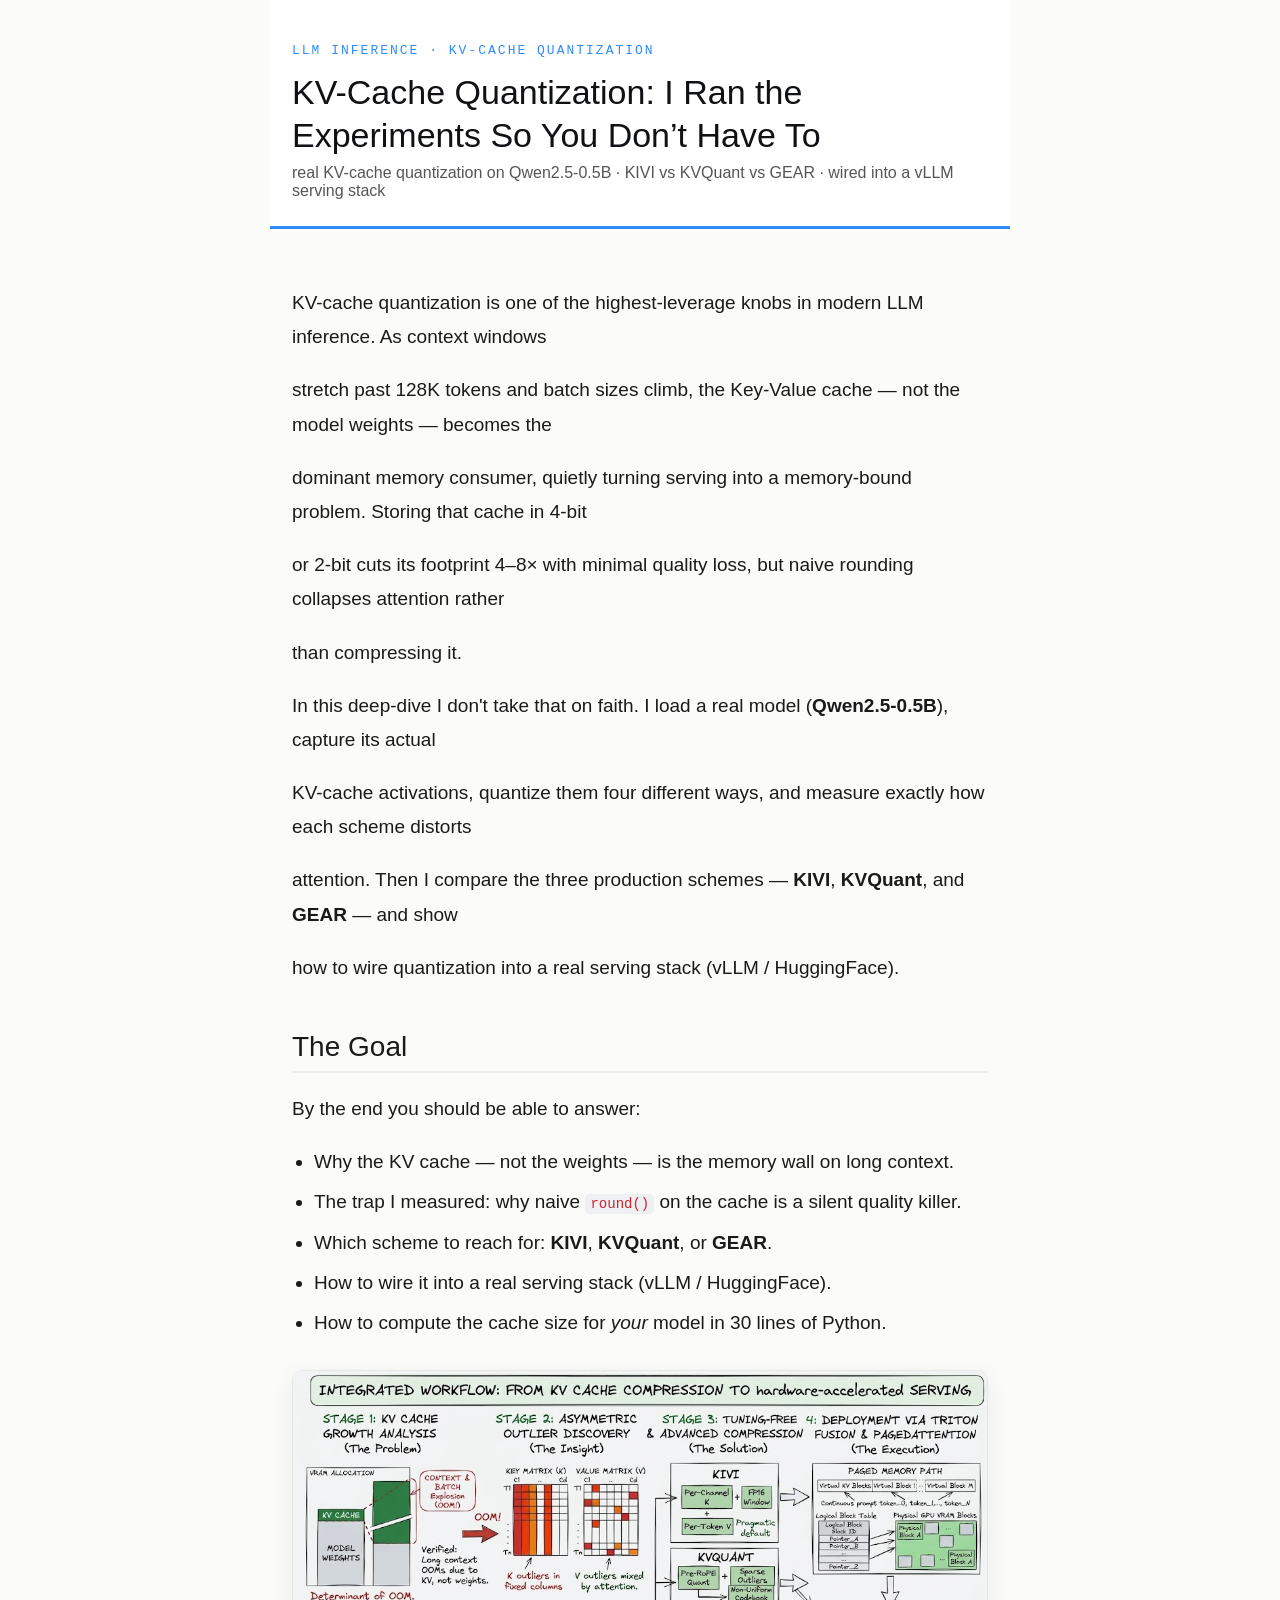
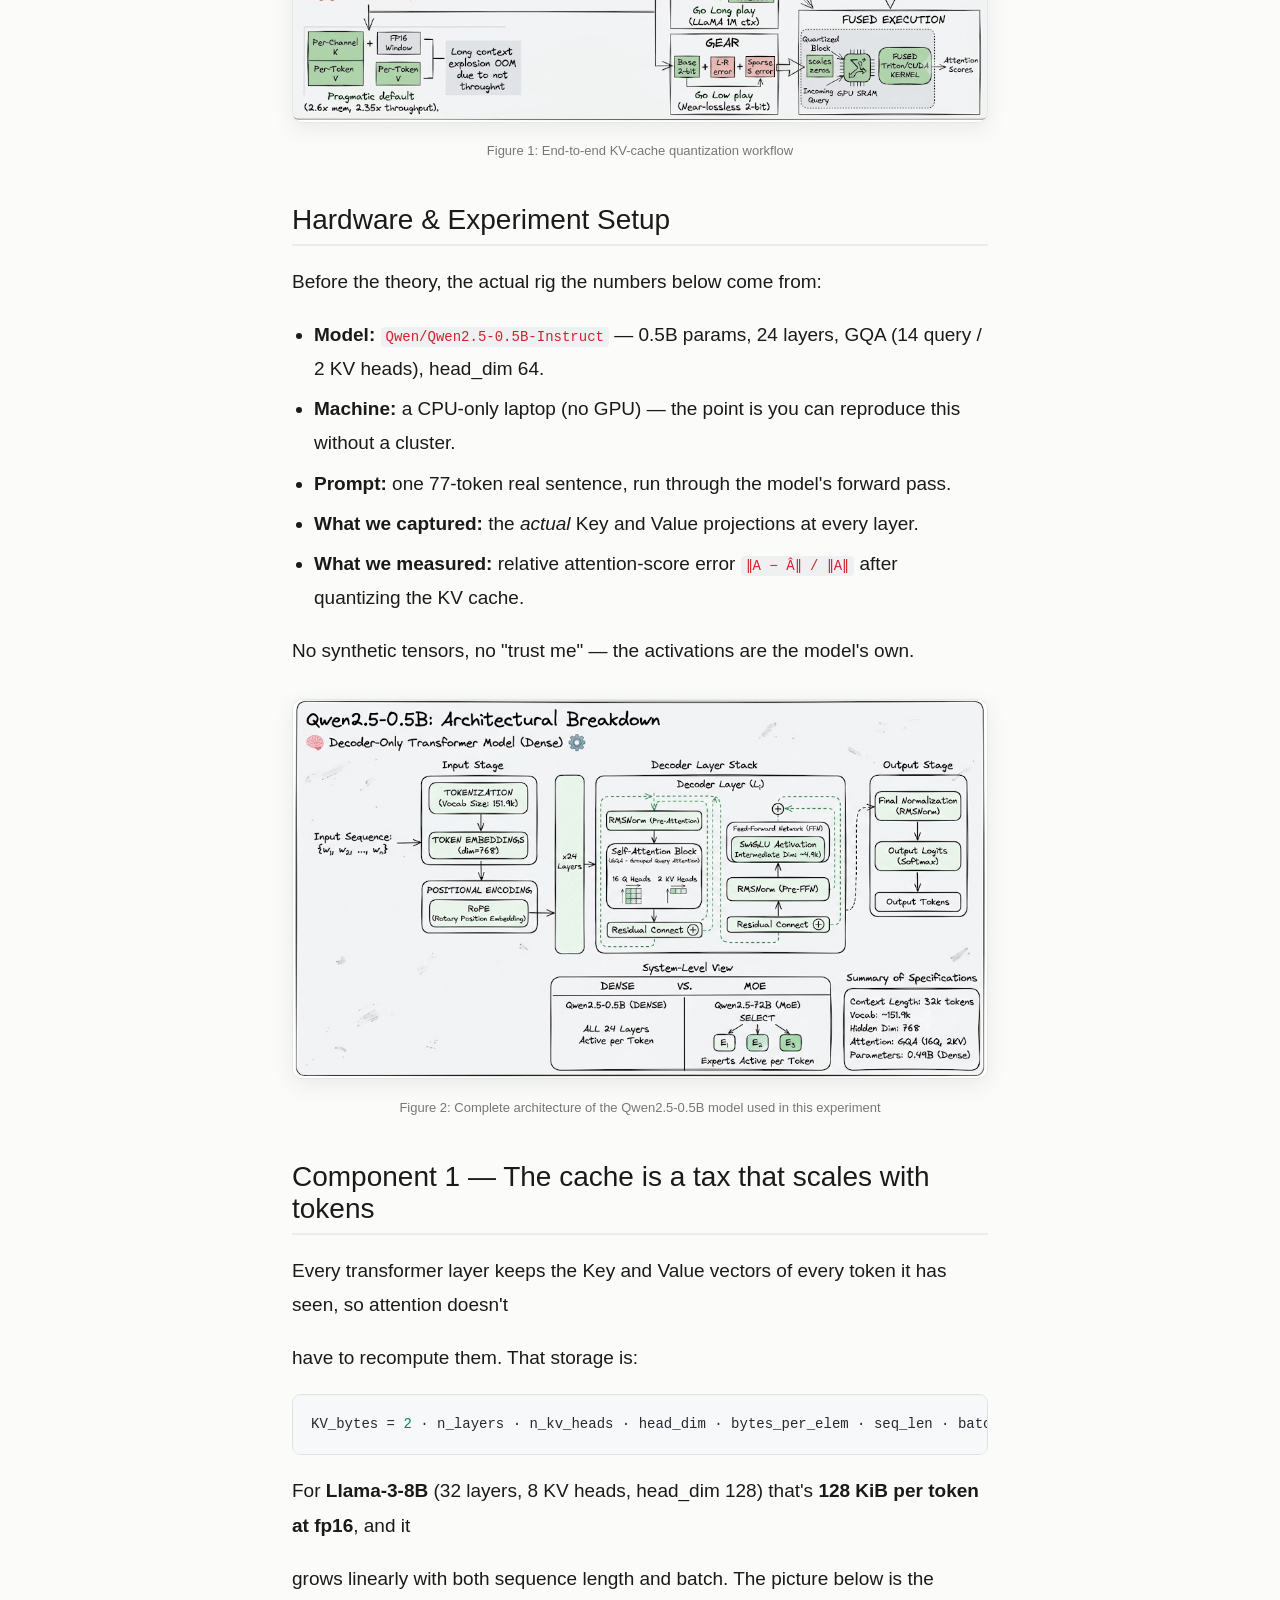
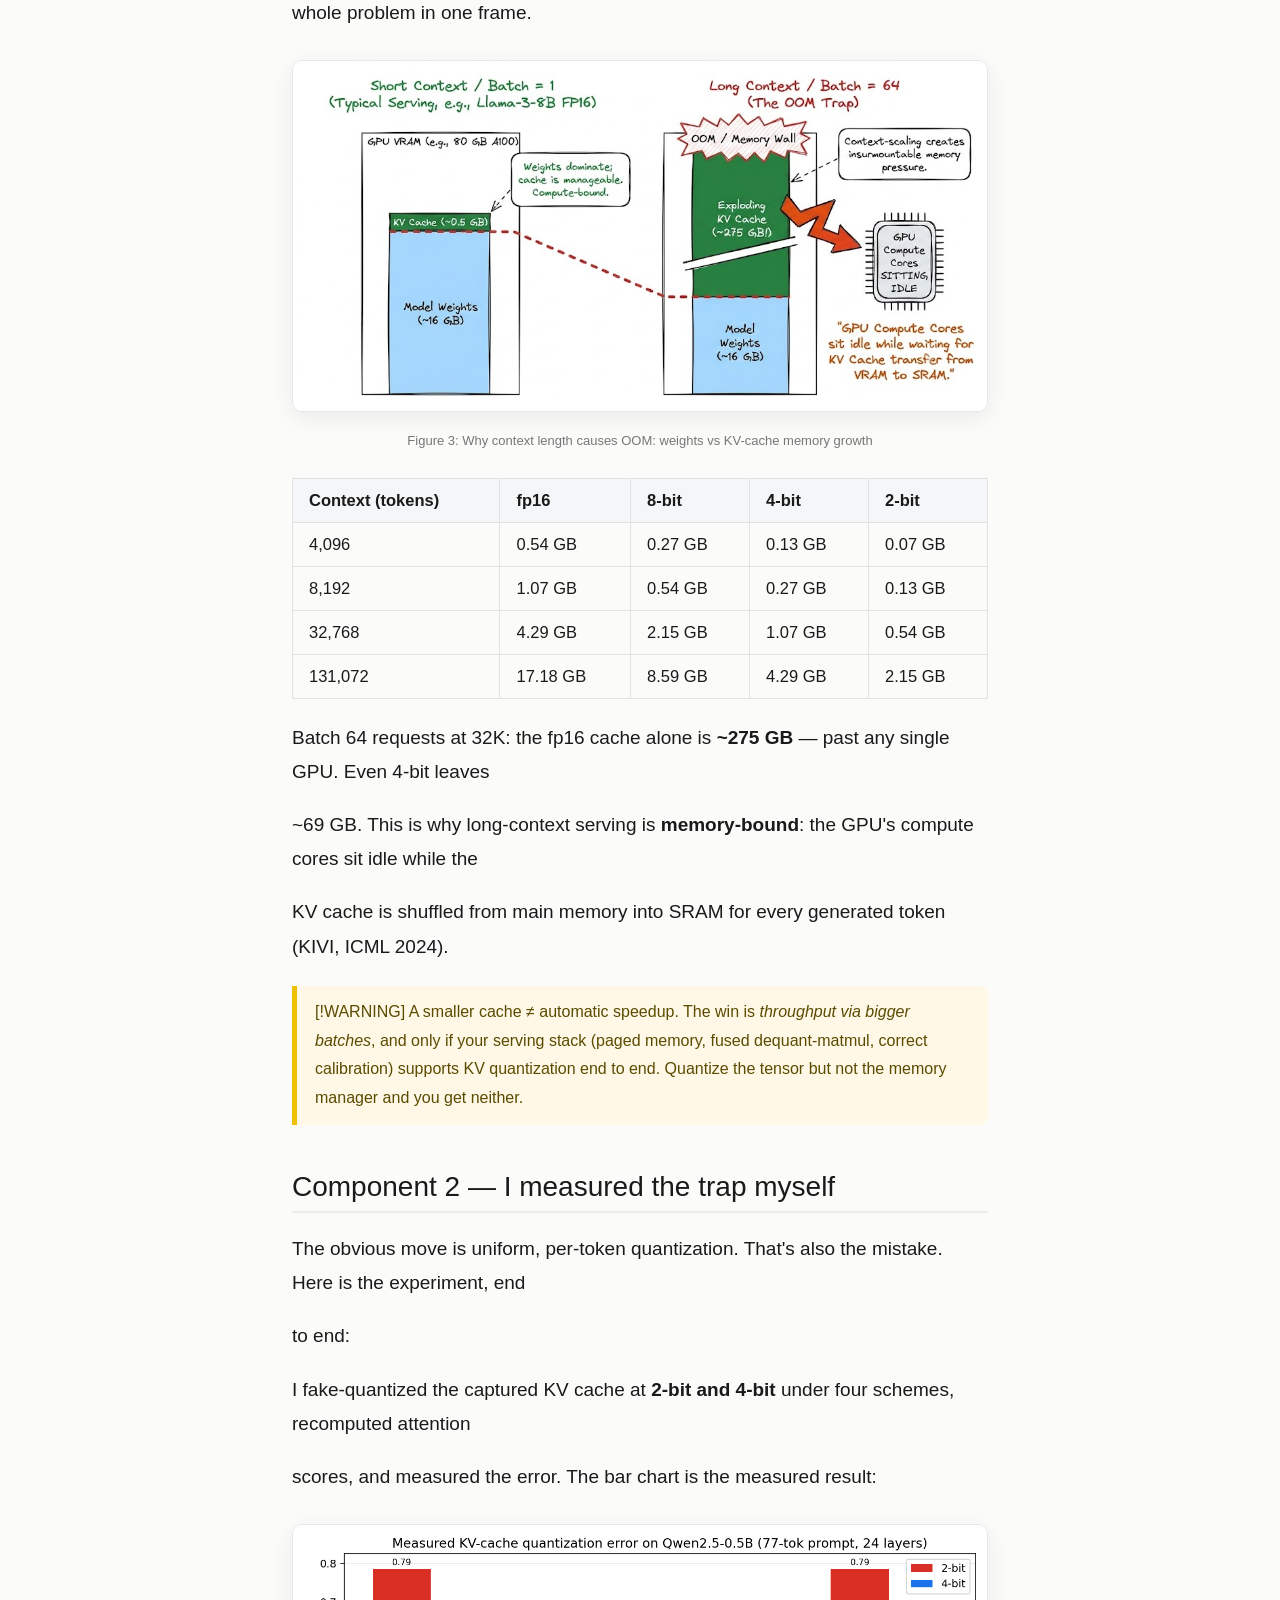
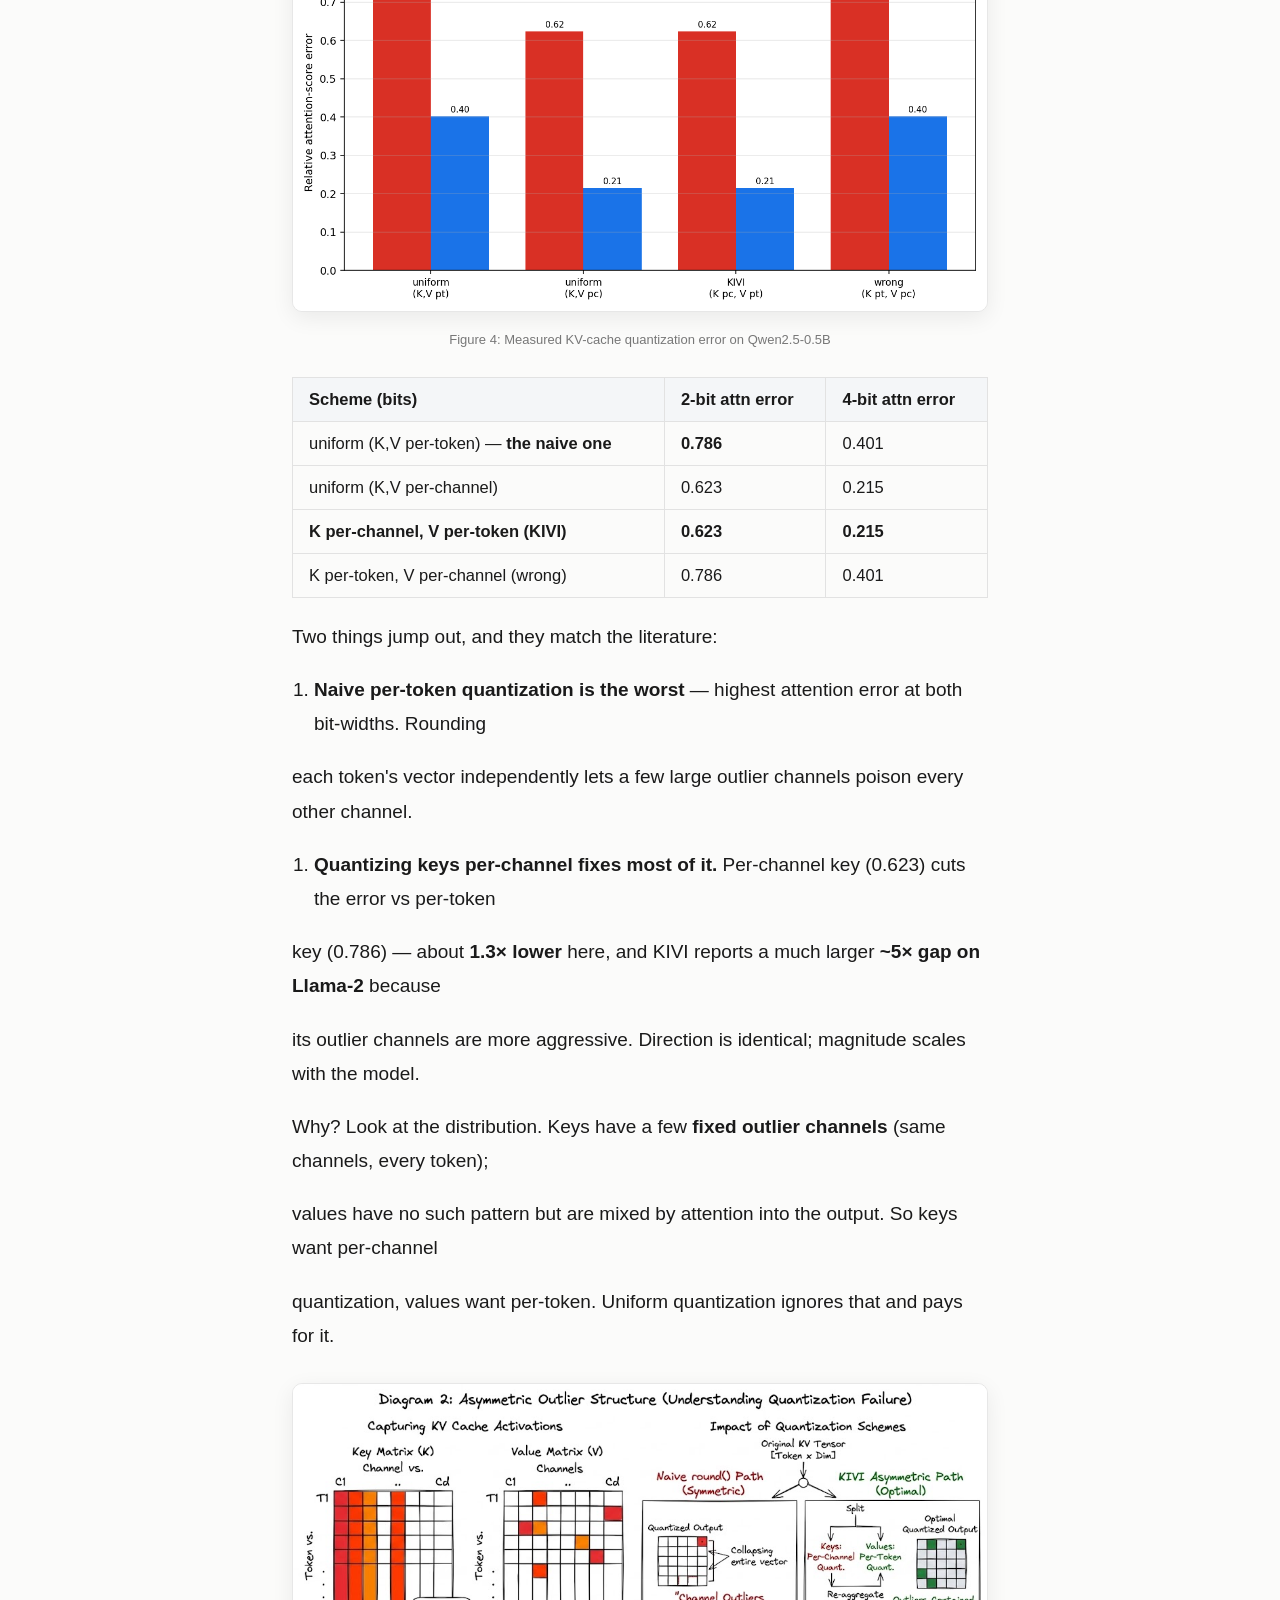
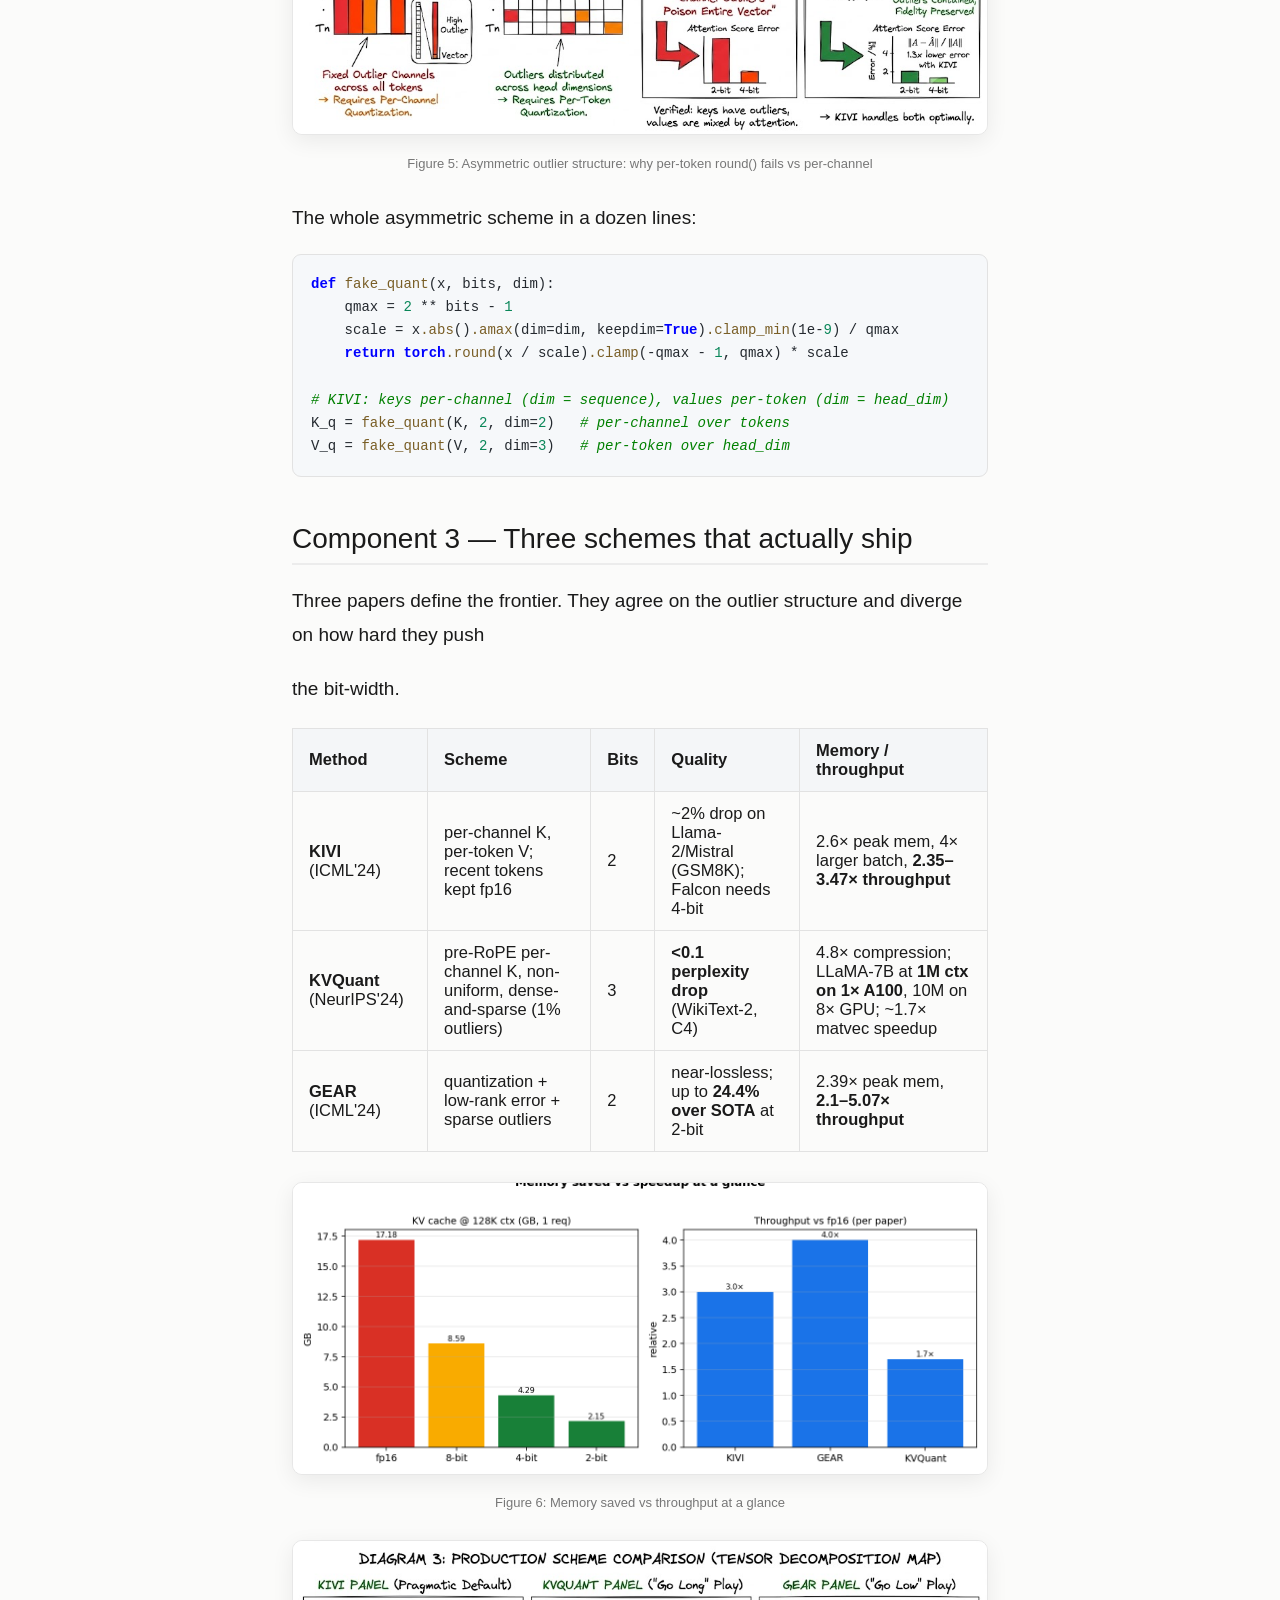
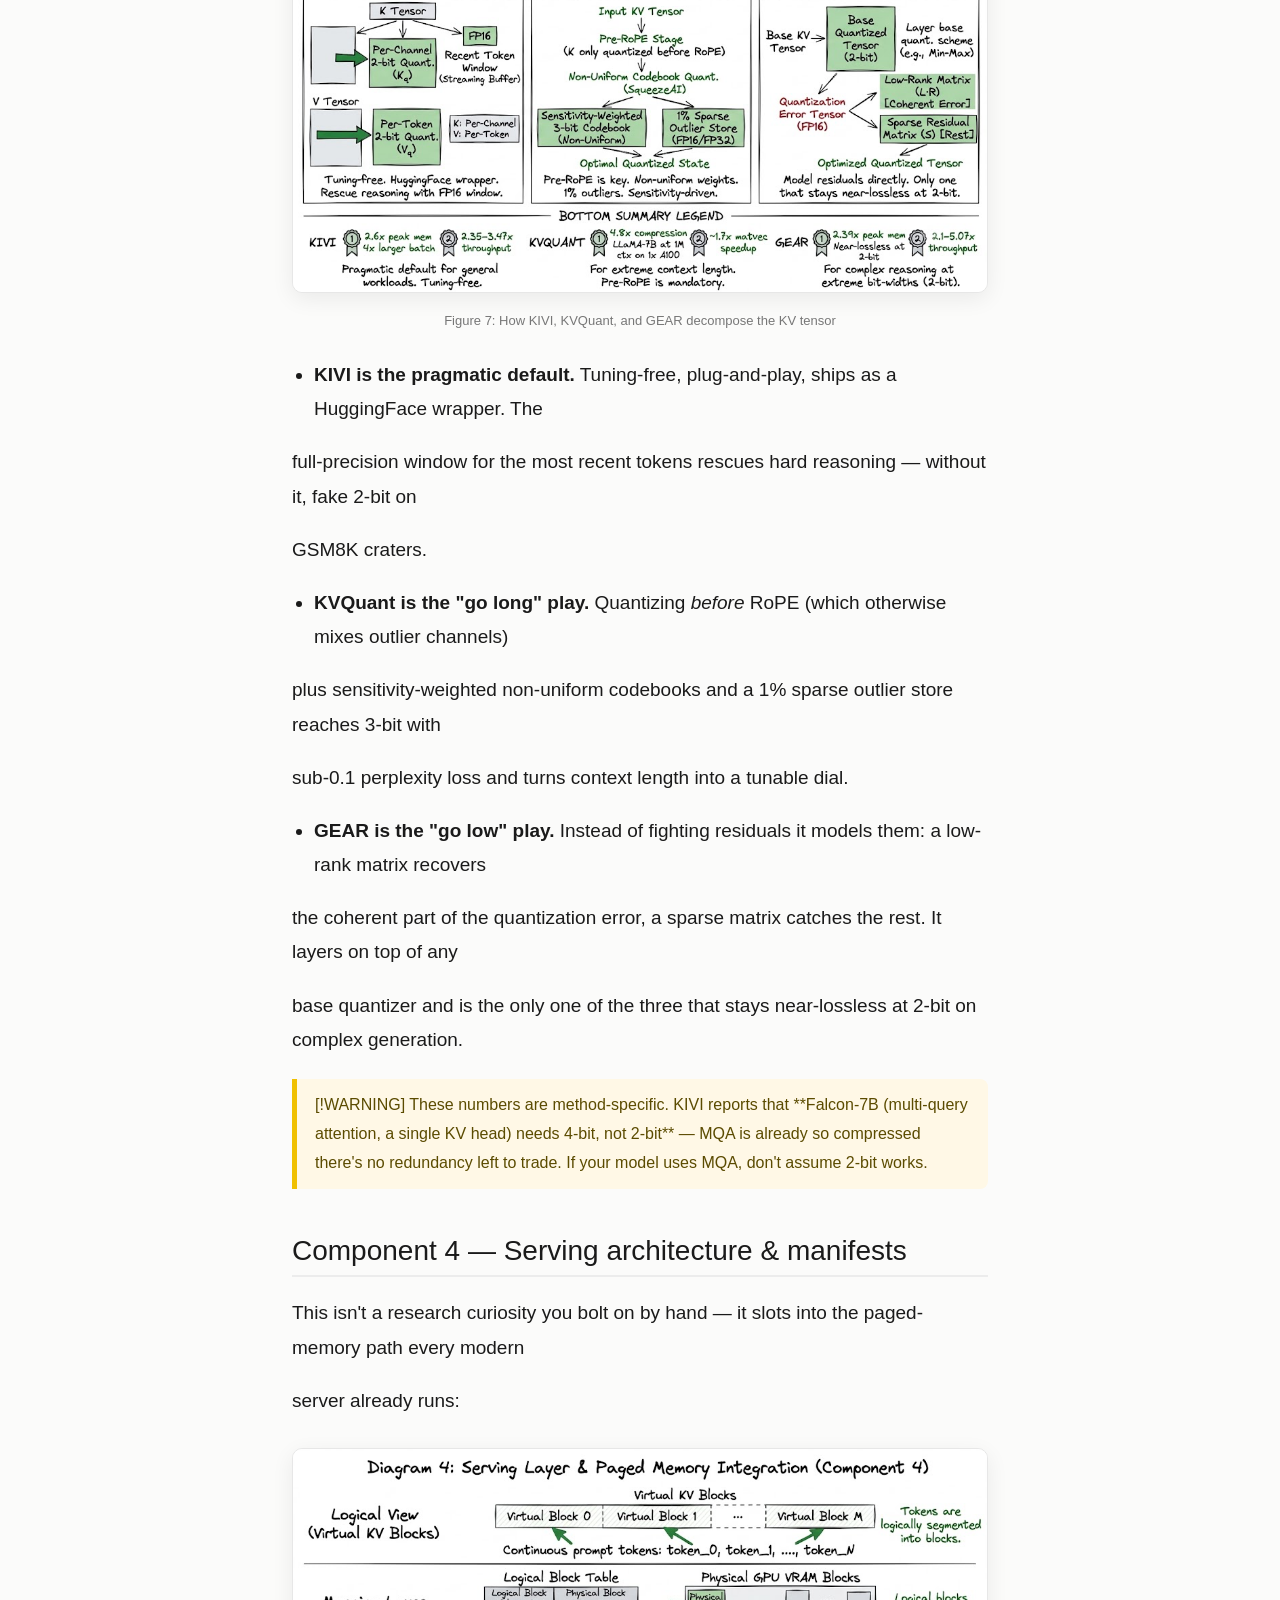
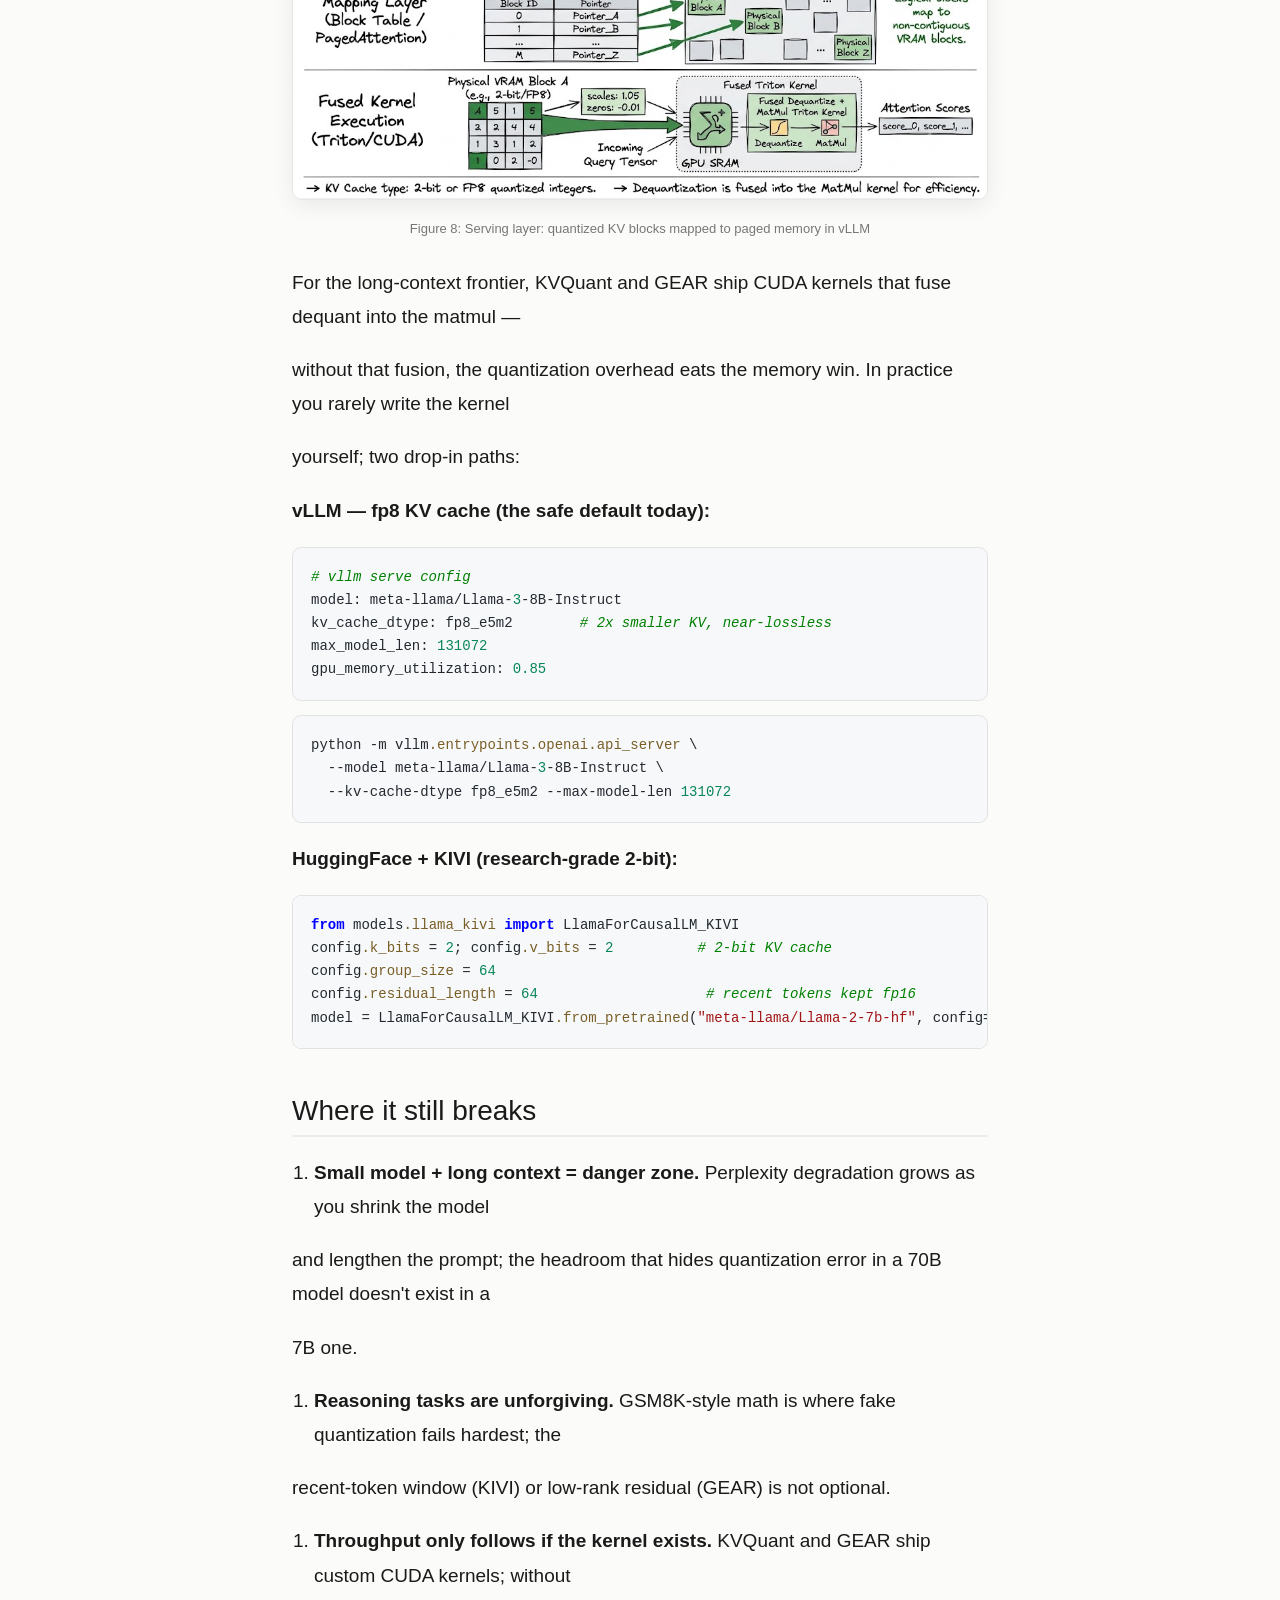
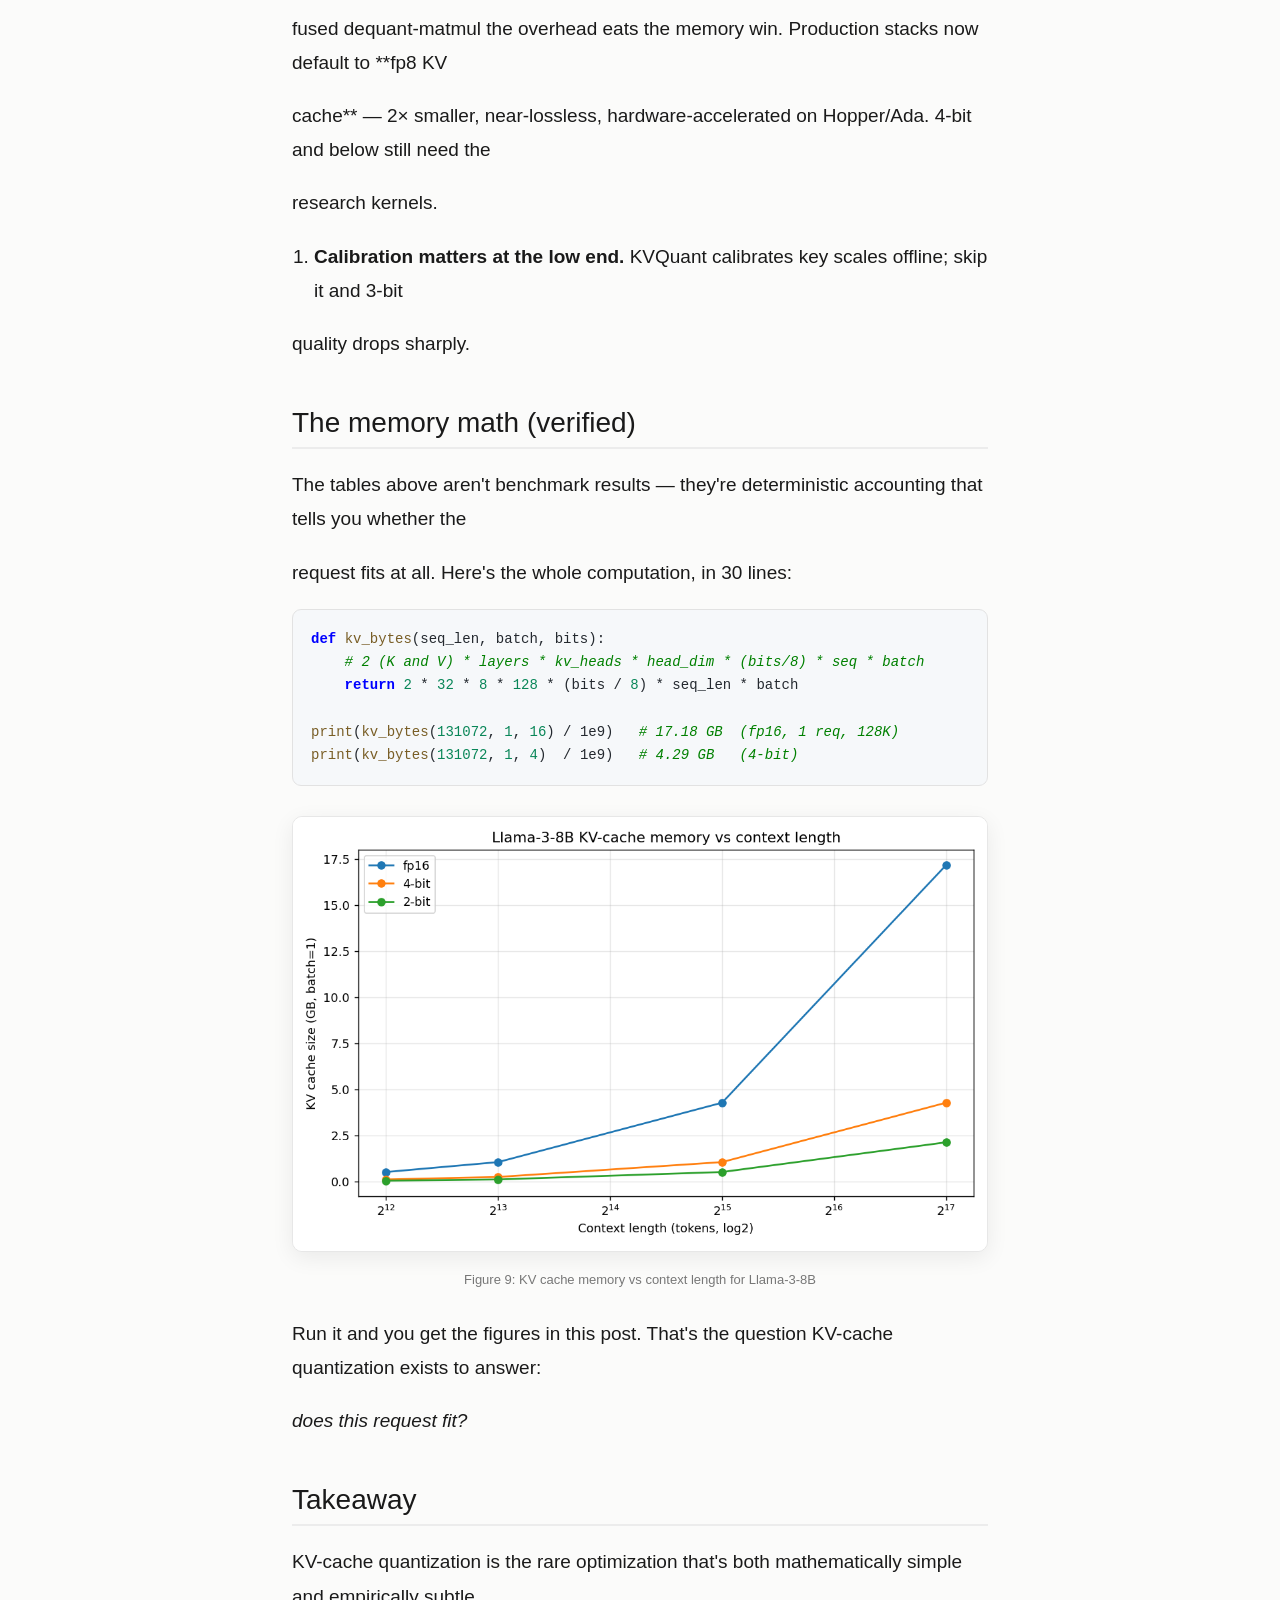
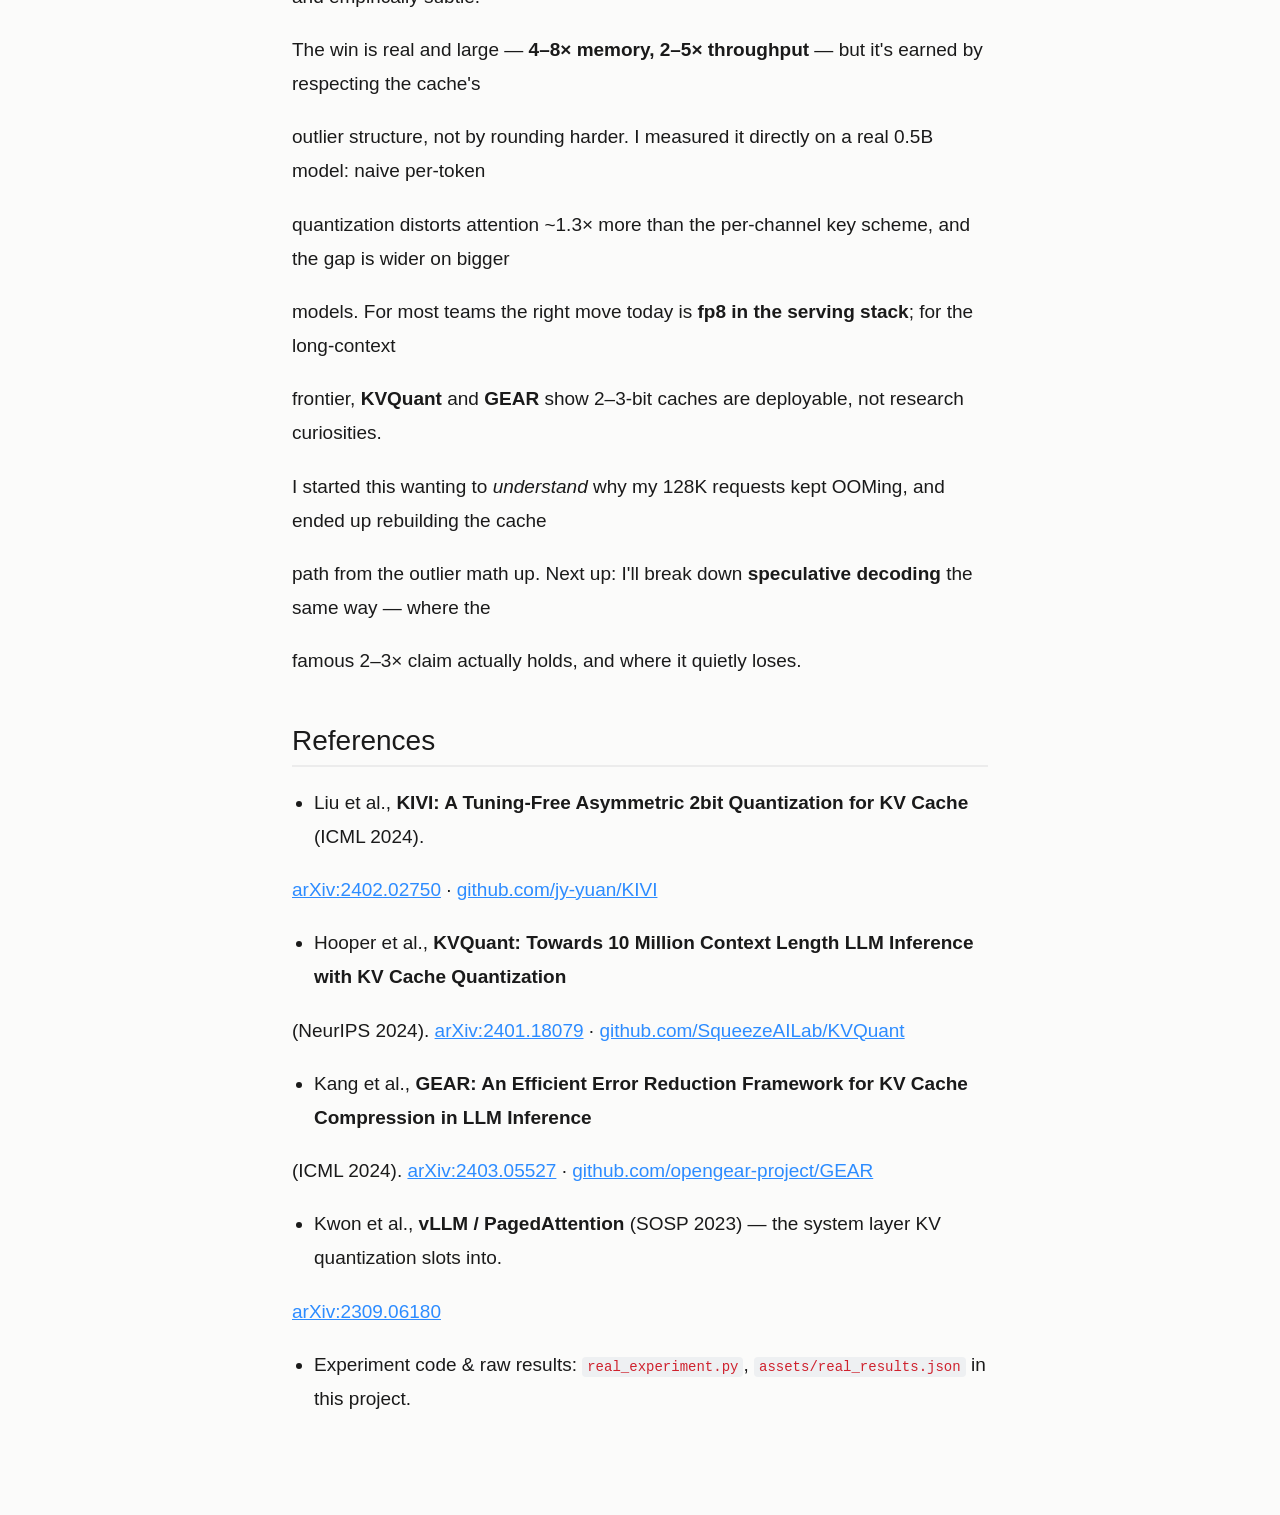
==== commit 717078a9: "Revert "post: finding three real inference-kernel bugs on a free T4" This reverts commit c55e0bf8fd5" ====
--- a/kv-cache-quant/index.html
+++ b/kv-cache-quant/index.html
@@ -29,7 +29,7 @@
 th { background:#f4f6f8; }
 ul,ol { padding-left:22px; }
 li { margin:6px 0; }
-</style></head><body><nav style="max-width:740px;margin:22px auto 0;padding:0 22px;font:14px/1.6 -apple-system,BlinkMacSystemFont,'Segoe UI',Roboto,sans-serif;"><a href="../index.html">← All posts</a> · <a href="../kernel-debugging-t4/">Finding Three Kernel Bugs With a Free T4</a></nav><div class="hero"><div class="k">LLM INFERENCE · KV-CACHE QUANTIZATION</div><h1>KV-Cache Quantization: I Ran the Experiments So You Don’t Have To</h1><p>real KV-cache quantization on Qwen2.5-0.5B · KIVI vs KVQuant vs GEAR · wired into a vLLM serving stack</p></div><div class="wrap"><p>KV-cache quantization is one of the highest-leverage knobs in modern LLM inference. As context windows</p>
+</style></head><body><div class="hero"><div class="k">LLM INFERENCE · KV-CACHE QUANTIZATION</div><h1>KV-Cache Quantization: I Ran the Experiments So You Don’t Have To</h1><p>real KV-cache quantization on Qwen2.5-0.5B · KIVI vs KVQuant vs GEAR · wired into a vLLM serving stack</p></div><div class="wrap"><p>KV-cache quantization is one of the highest-leverage knobs in modern LLM inference. As context windows</p>
 <p>stretch past 128K tokens and batch sizes climb, the Key-Value cache — not the model weights — becomes the</p>
 <p>dominant memory consumer, quietly turning serving into a memory-bound problem. Storing that cache in 4-bit</p>
 <p>or 2-bit cuts its footprint 4–8× with minimal quality loss, but naive rounding collapses attention rather</p>
